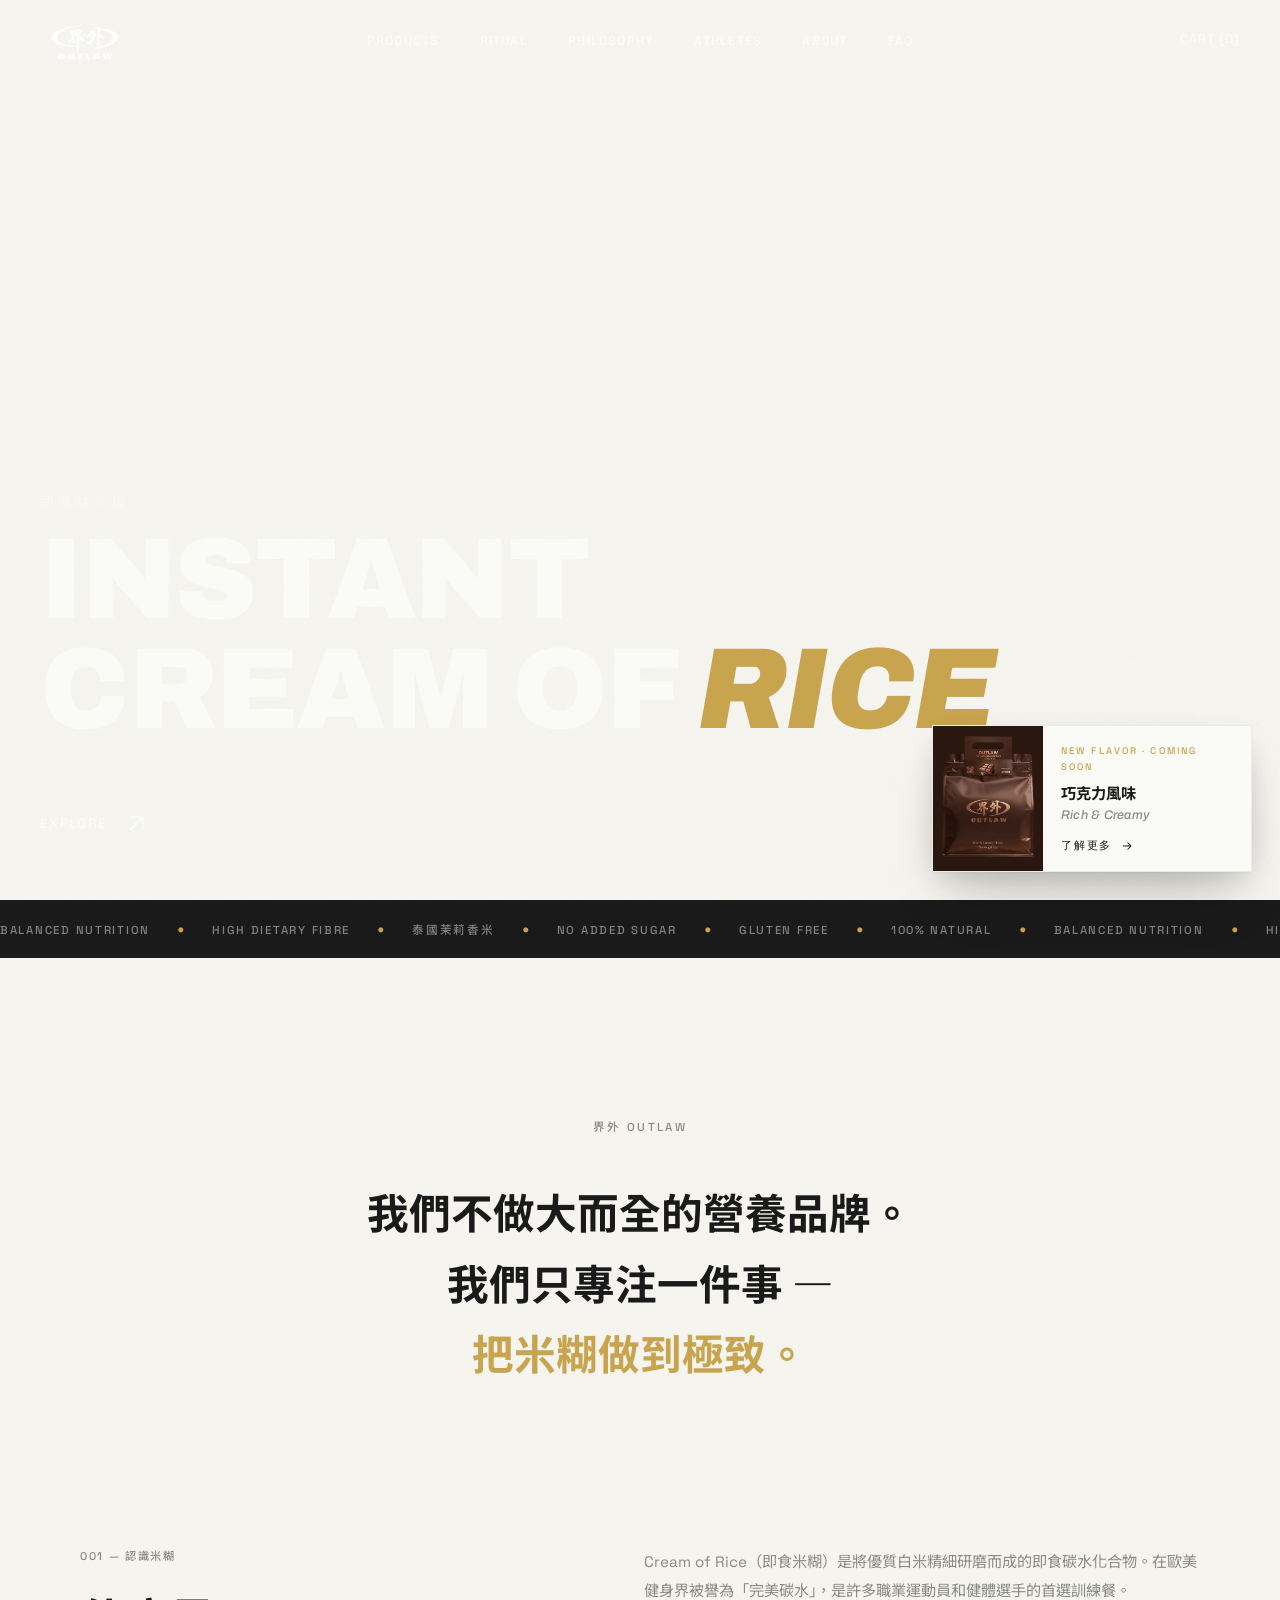
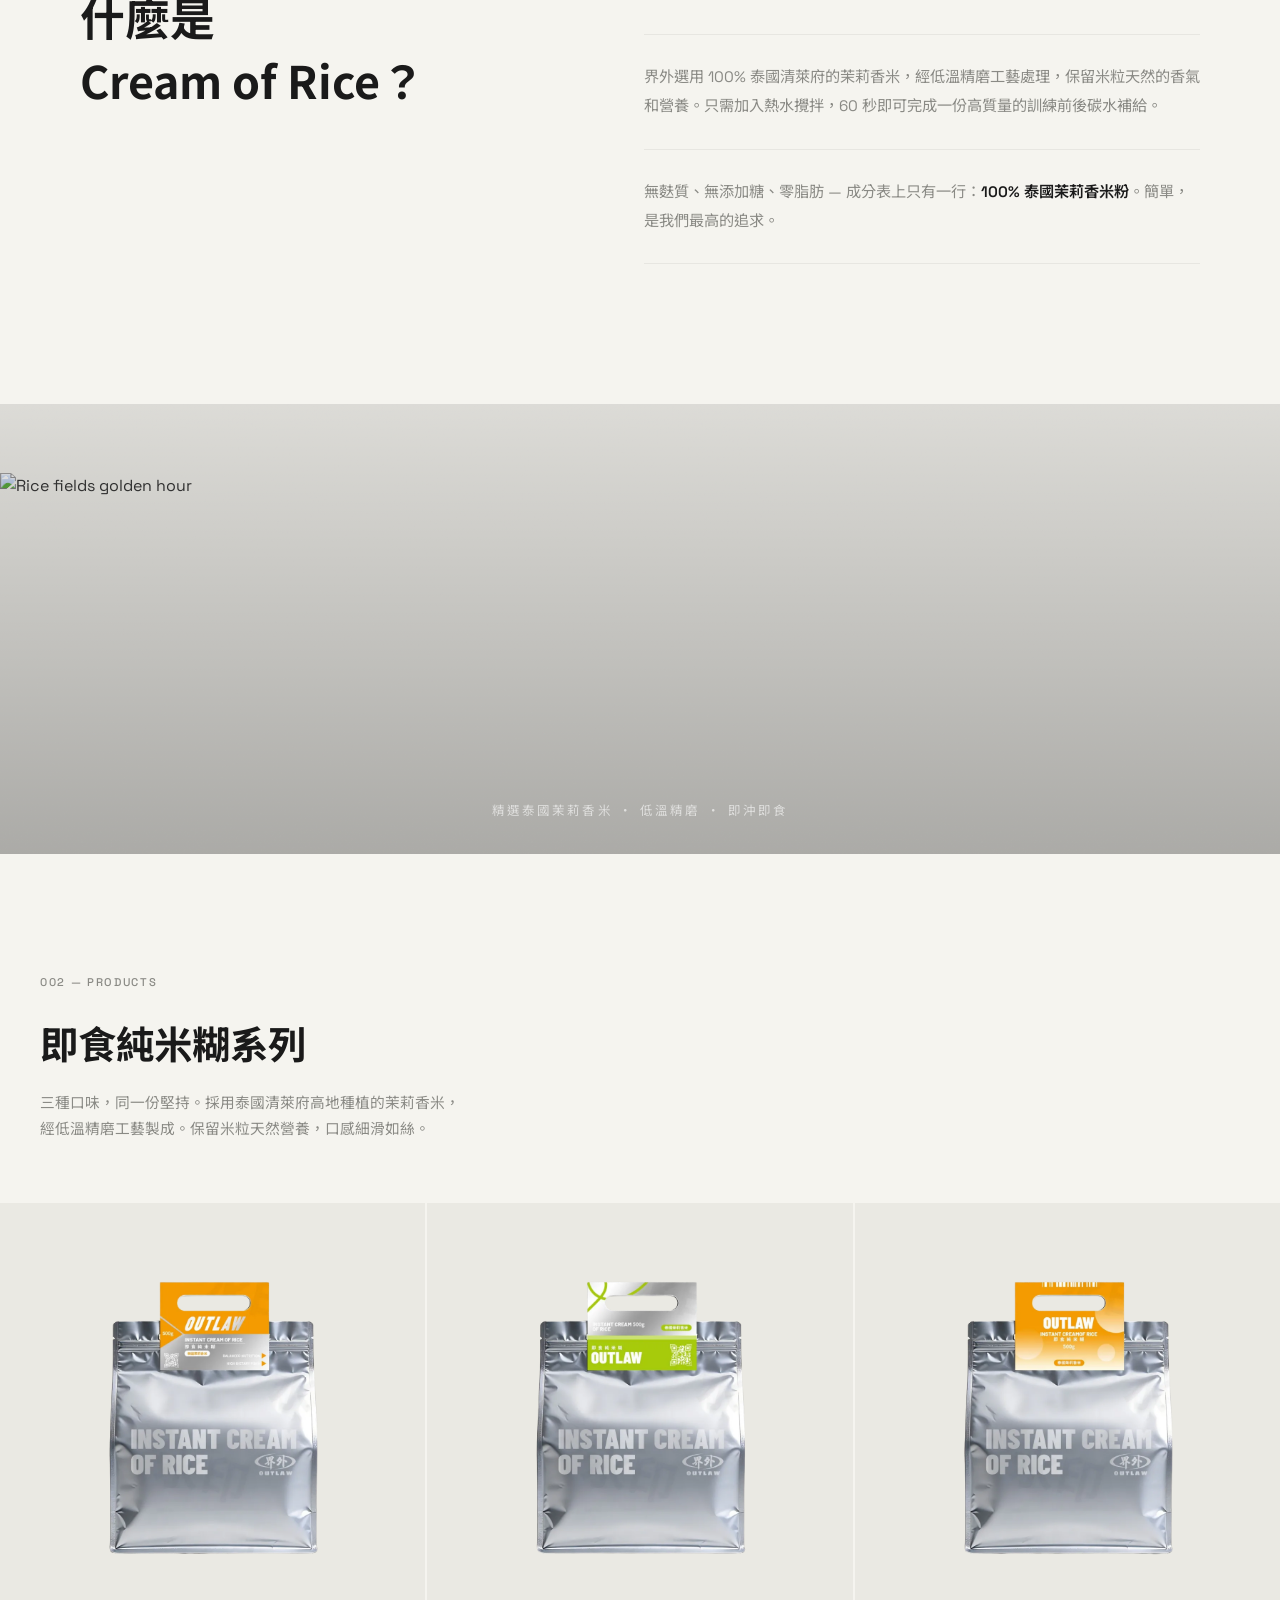
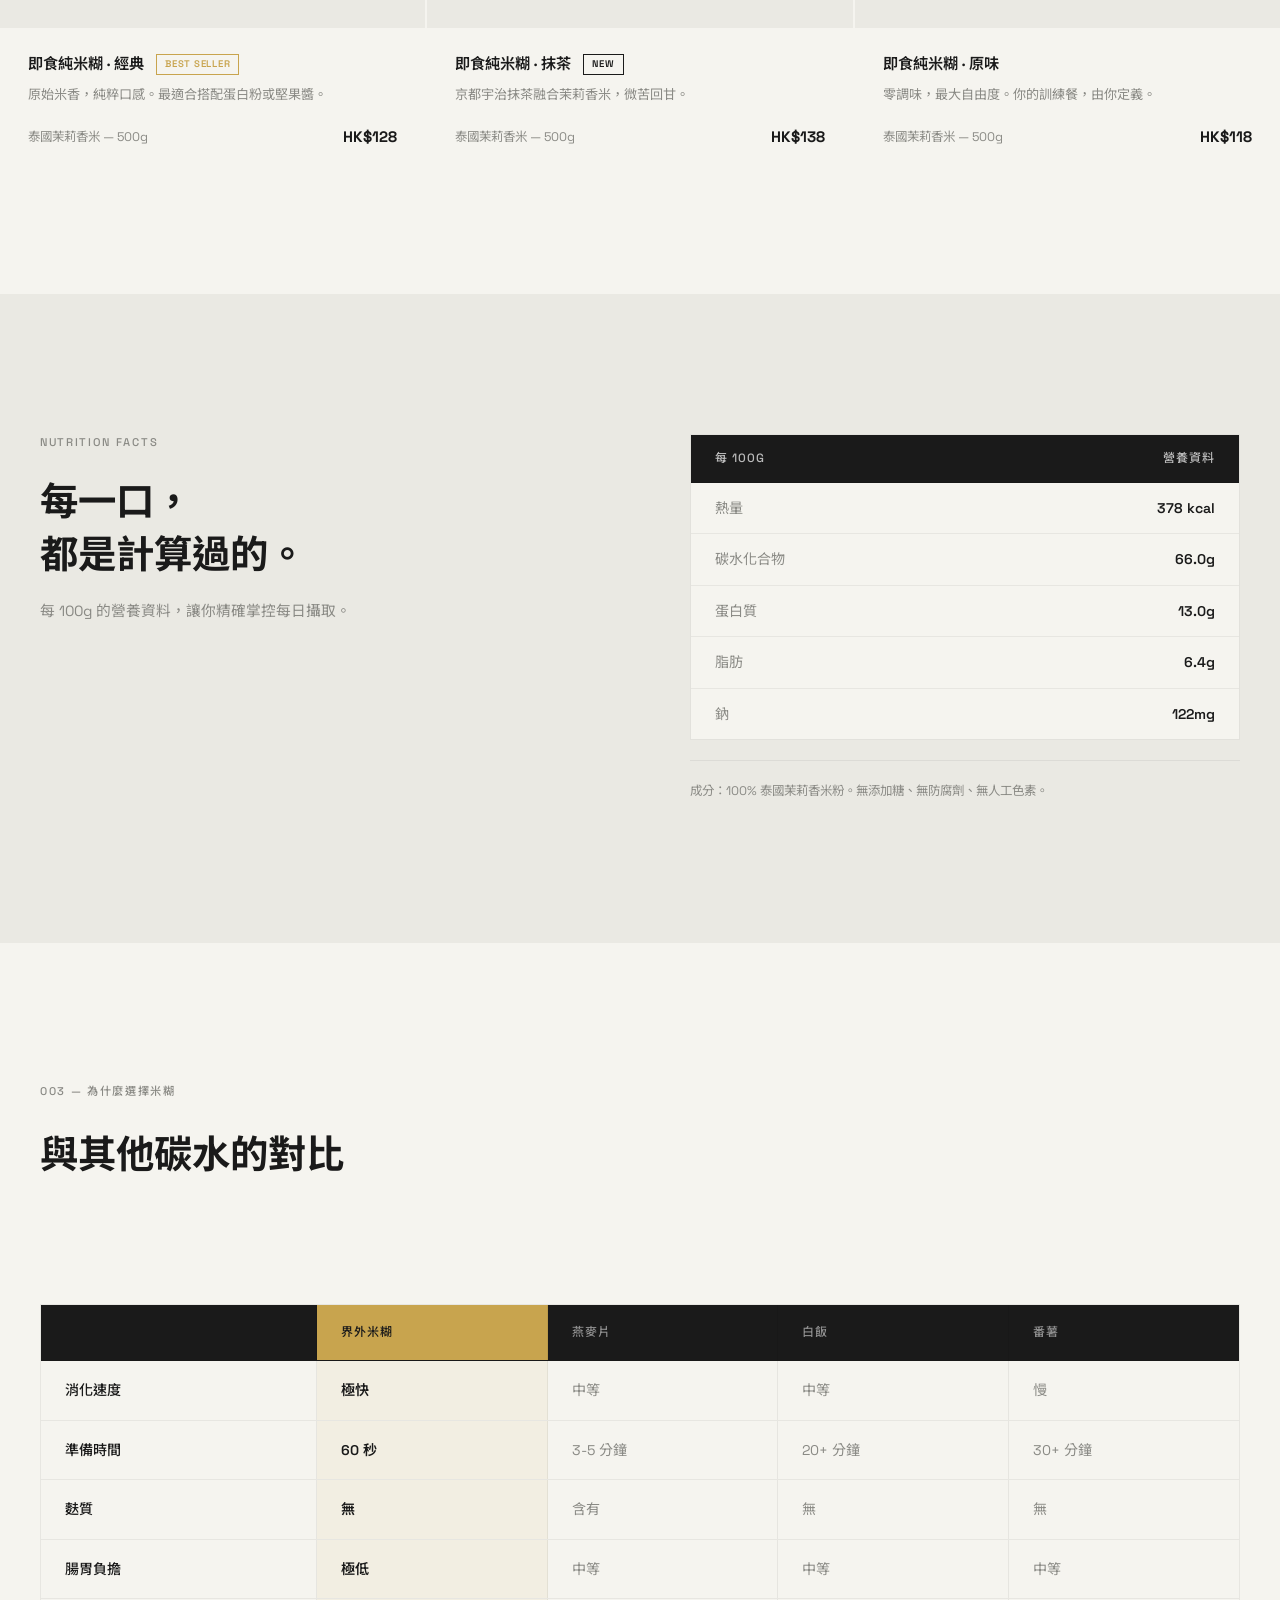
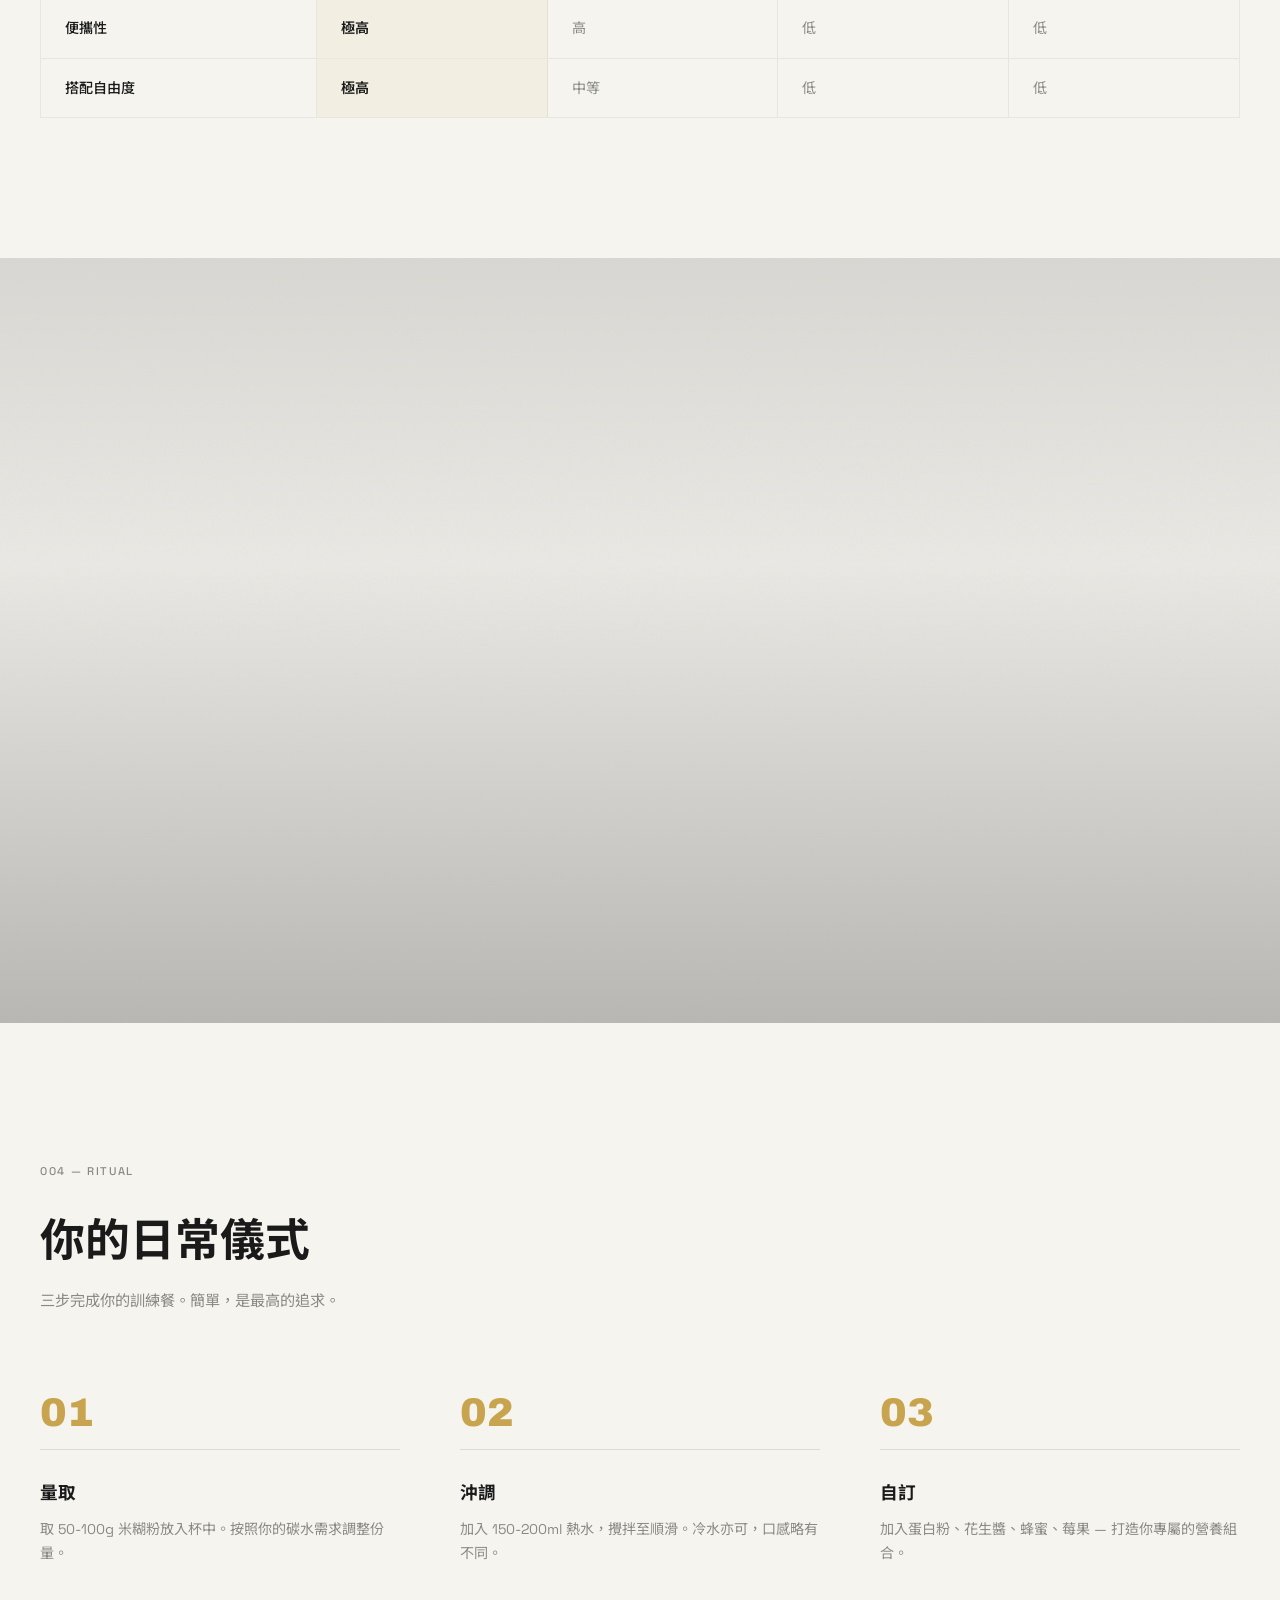
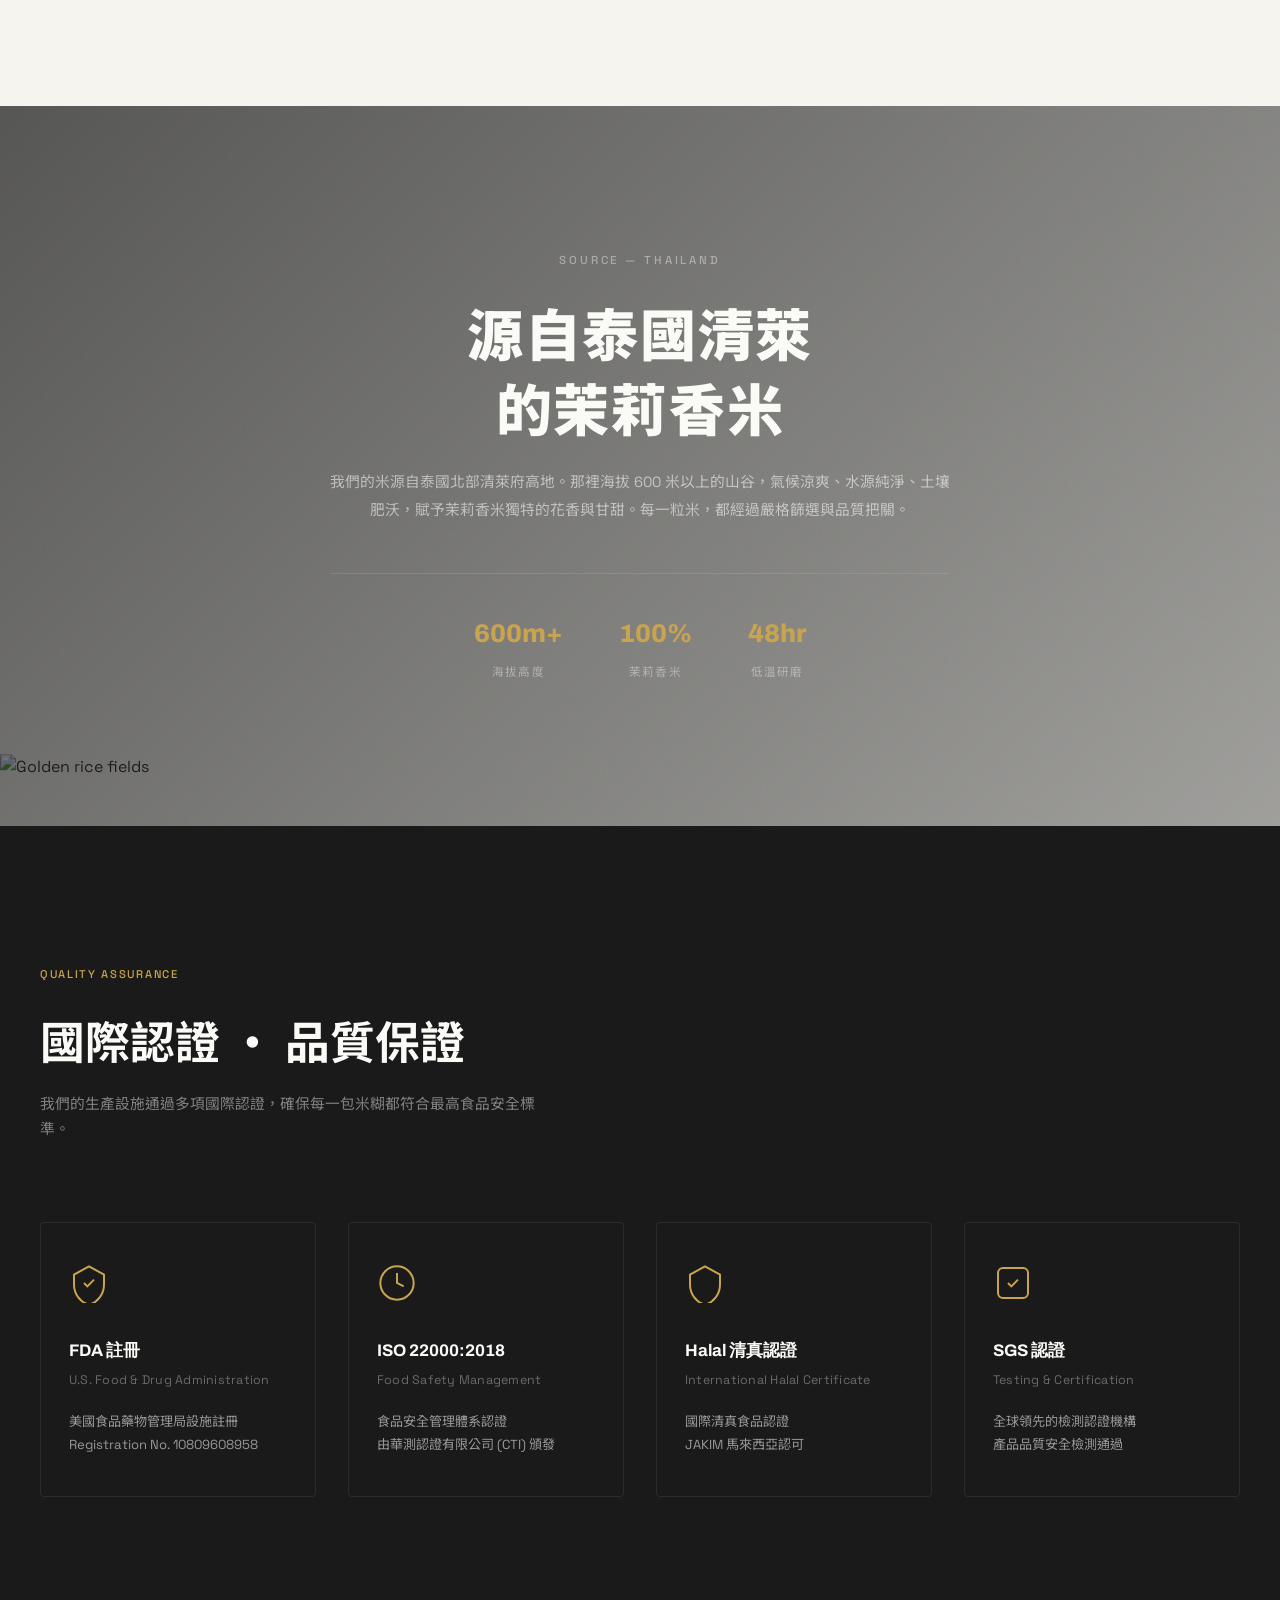
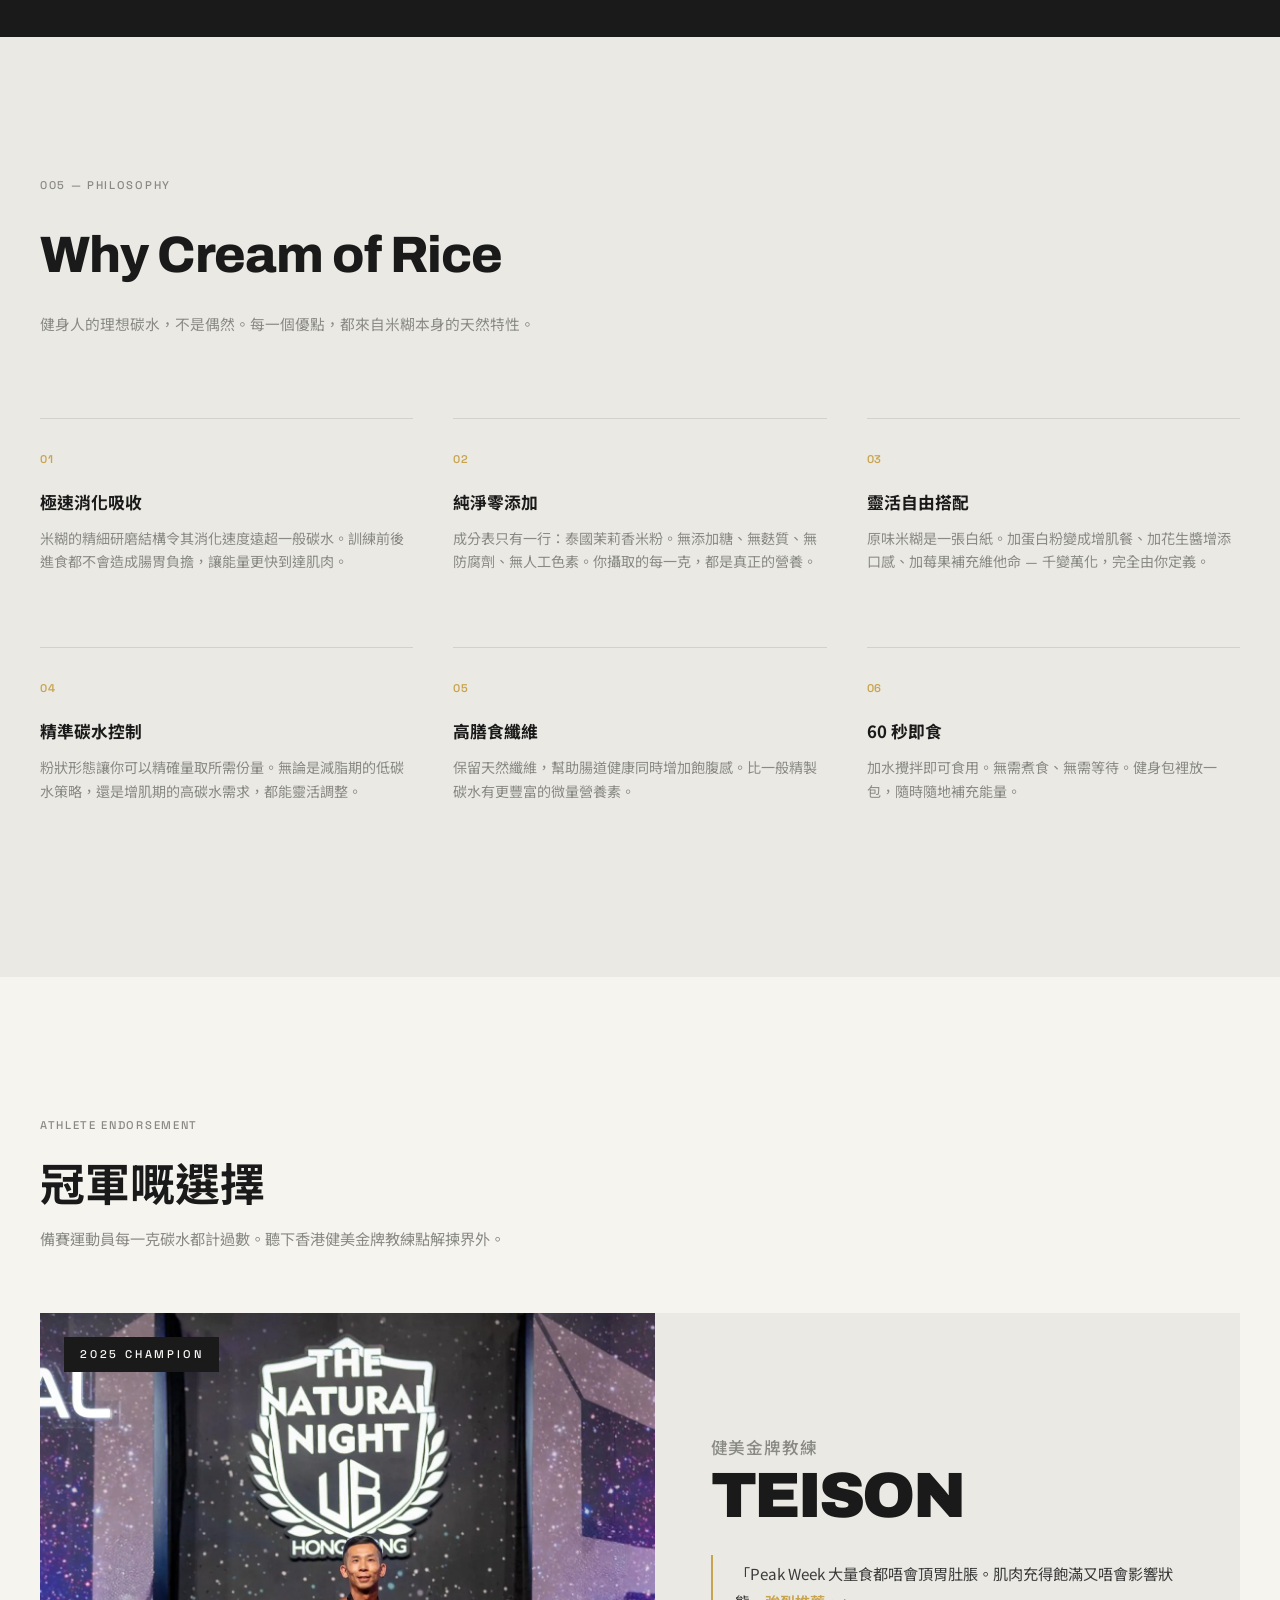
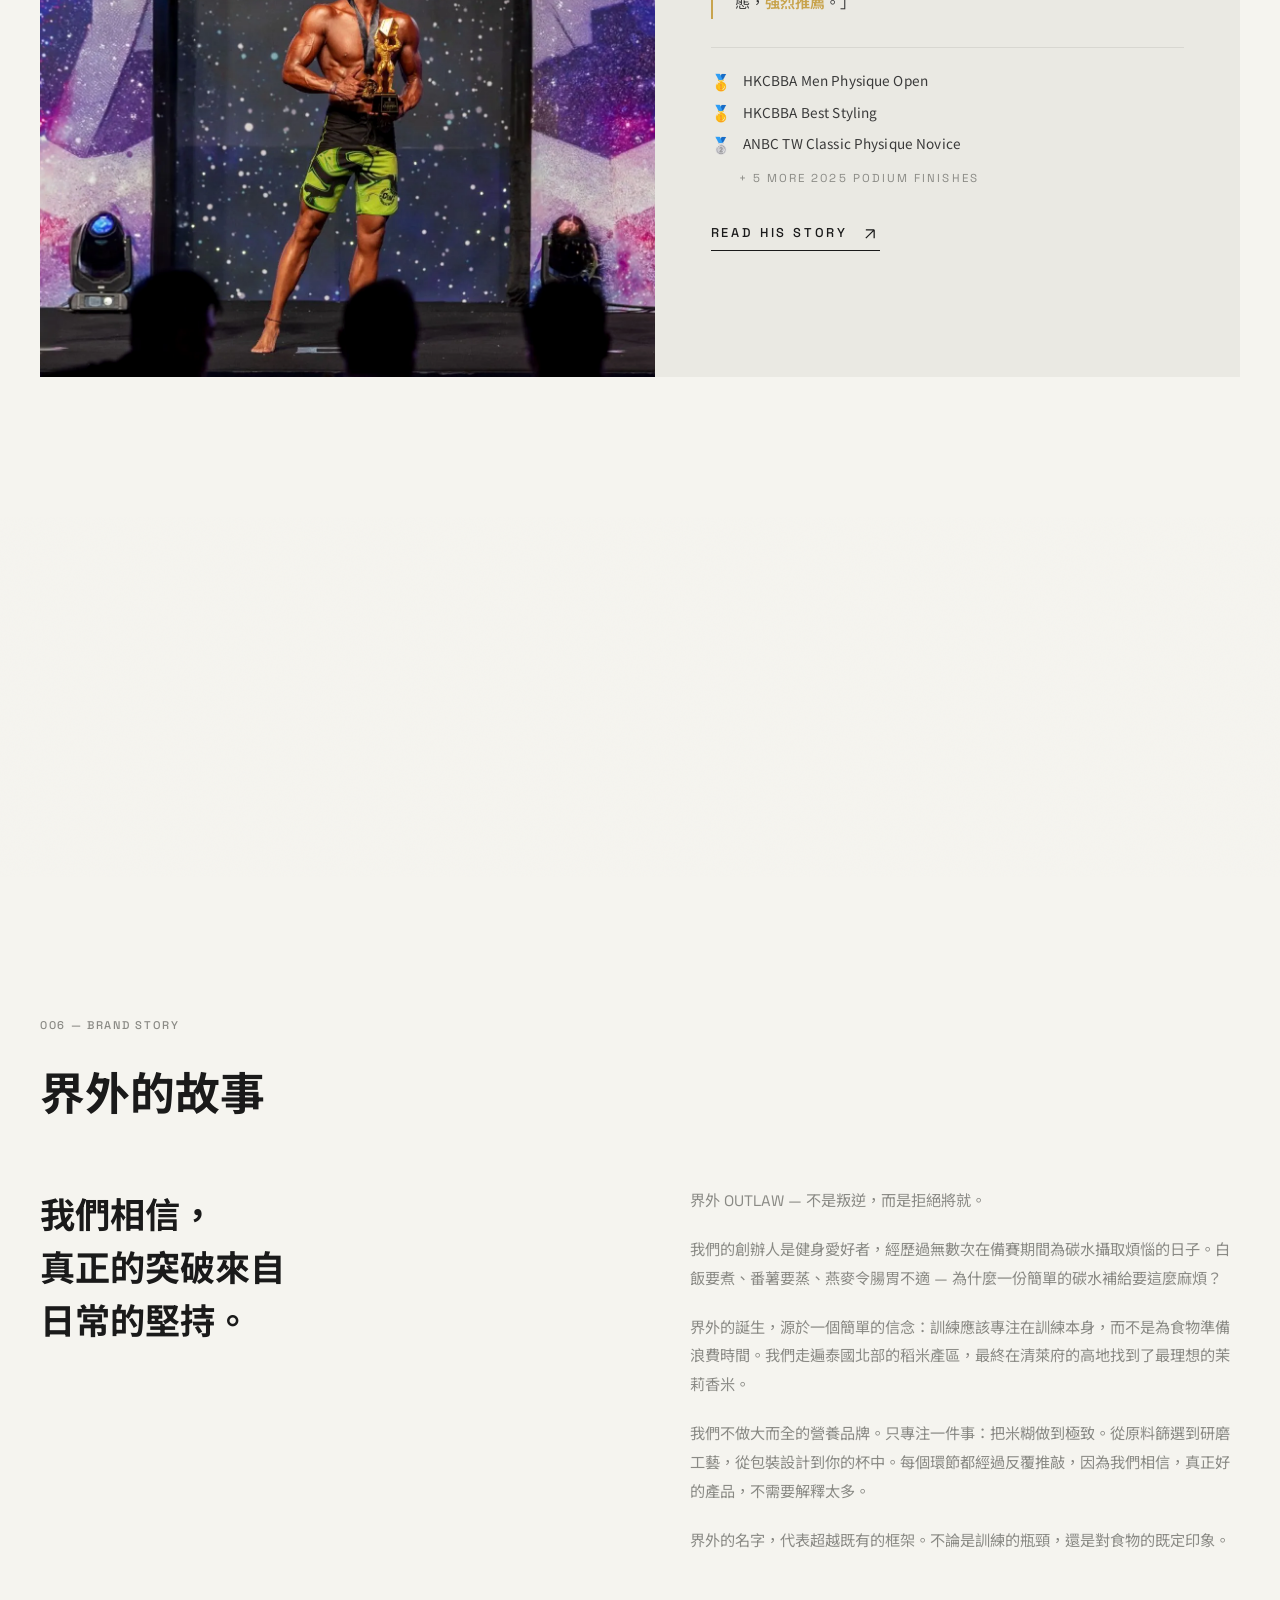
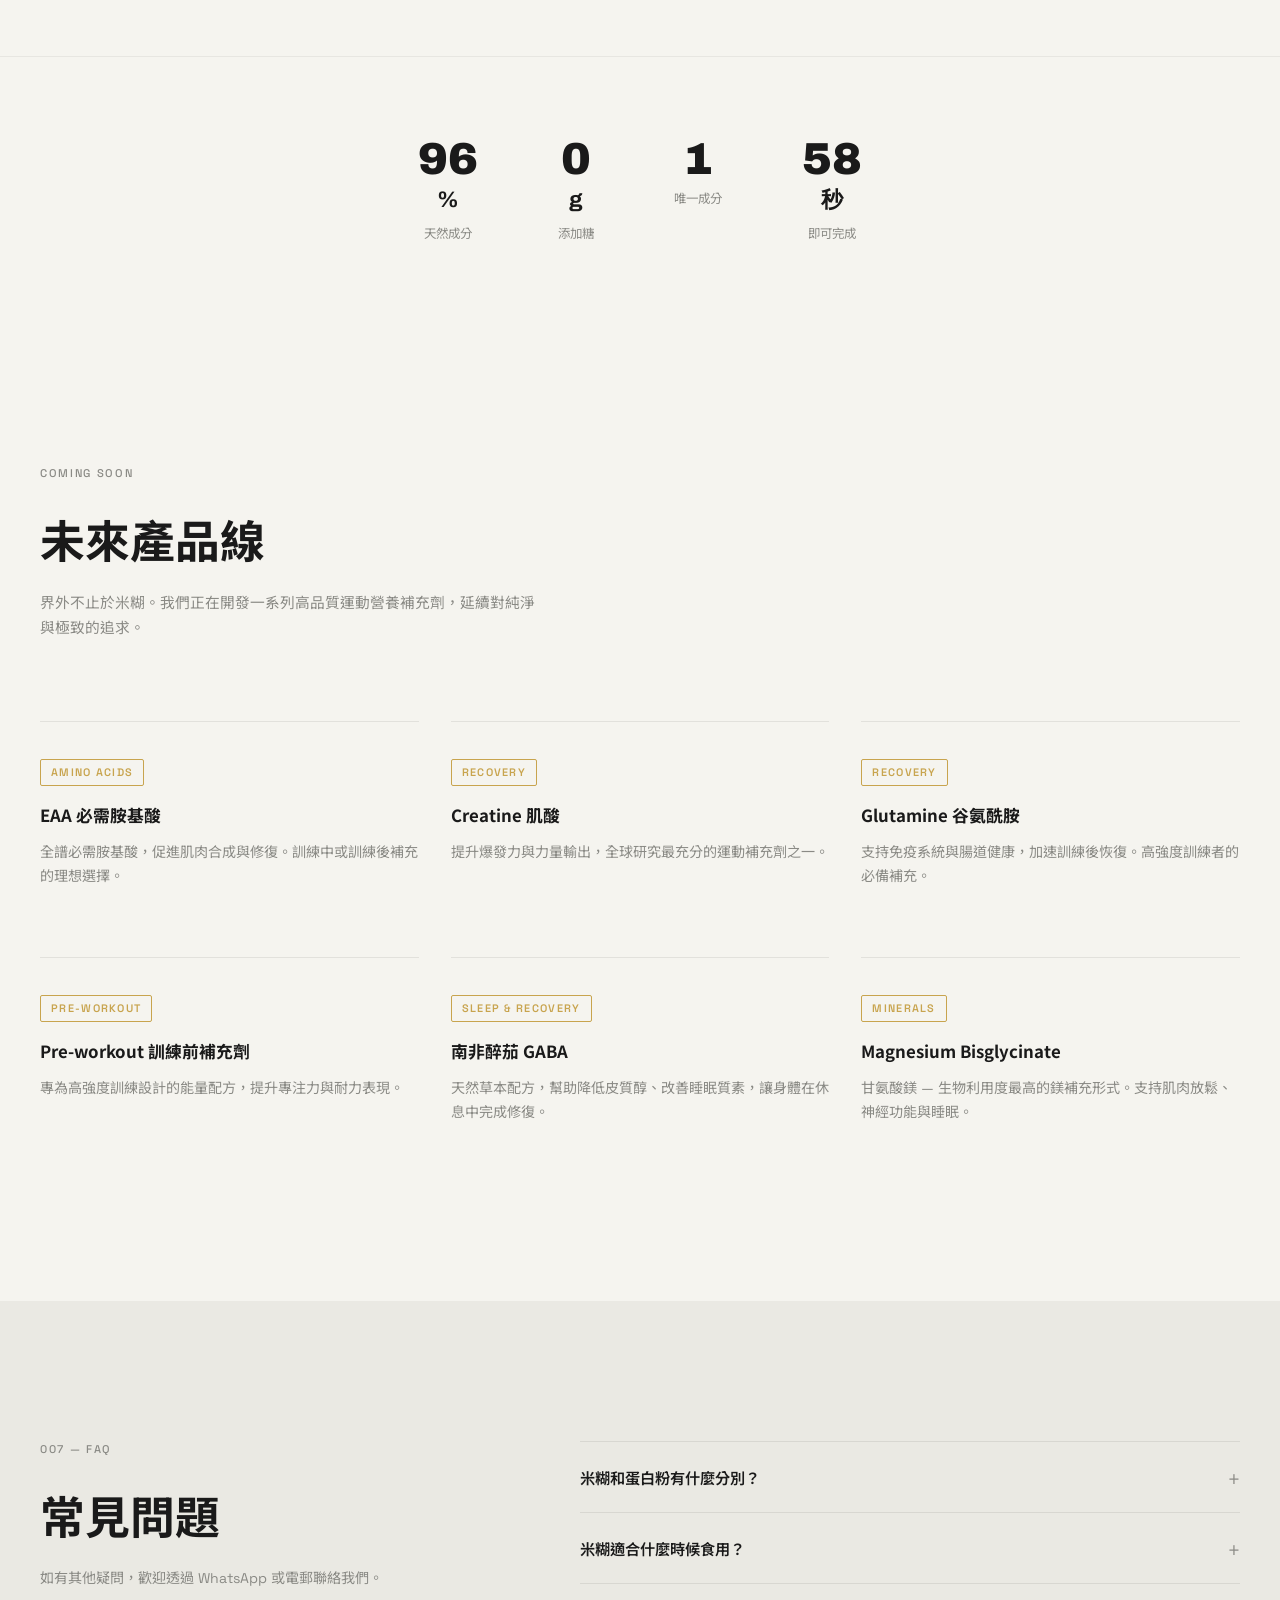
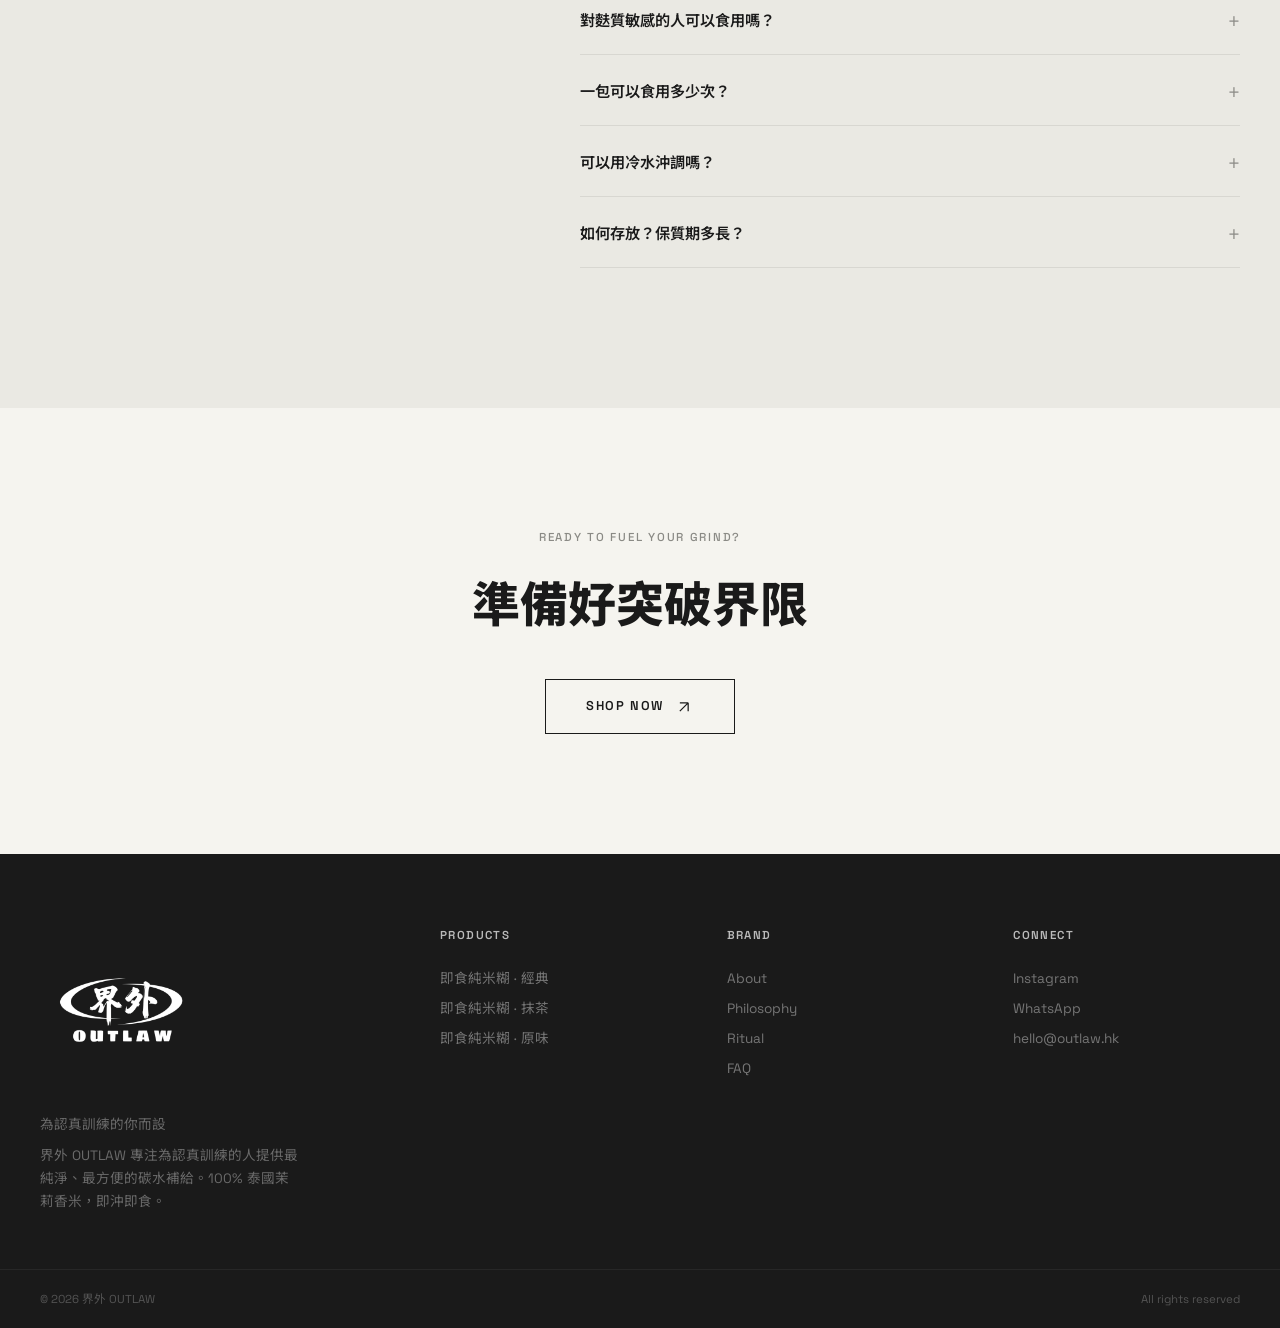
==== index.html @ 9c1f259d "Make floating teaser card persistent — no close, no localStorage Owner wants the new-flavor card to " ====
<!DOCTYPE html>
<html lang="zh-Hant">
<head>
  <meta charset="UTF-8">
  <meta name="viewport" content="width=device-width, initial-scale=1.0">
  <title>界外 OUTLAW — Instant Cream of Rice</title>
  <link rel="stylesheet" href="styles.css">
  <link rel="preconnect" href="https://fonts.googleapis.com">
  <link rel="preconnect" href="https://fonts.gstatic.com" crossorigin>
  <link rel="preconnect" href="https://images.unsplash.com" crossorigin>
  <link rel="preload" as="image" href="https://images.unsplash.com/photo-1761549849686-d1fd83a094aa?w=1920&q=70&fit=crop" fetchpriority="high">
  <link rel="preconnect" href="https://cdn.pixabay.com" crossorigin>
  <link href="https://fonts.googleapis.com/css2?family=Archivo:wght@400;500;600;700;800;900&family=Noto+Sans+TC:wght@300;400;500;700&family=Space+Grotesk:wght@400;500;600;700&display=swap" rel="stylesheet">
</head>
<body>

  <!-- CURSOR -->
  <div class="cursor-dot"></div>

  <!-- LOADER -->
  <div class="page-loader">
    <div class="loader-inner">
      <img src="images/logo-white.webp" alt="界外" class="loader-logo-img">
      <div class="loader-bar"><div class="loader-fill"></div></div>
    </div>
  </div>

  <!-- HEADER -->
  <header class="site-header">
    <nav class="nav-container">
      <a href="#" class="logo">
        <img src="images/logo-white.webp" alt="界外 OUTLAW" class="logo-img logo-white">
        <img src="images/logo-black.webp" alt="界外 OUTLAW" class="logo-img logo-black">
      </a>
      <ul class="nav-links">
        <li><a href="#products">Products</a></li>
        <li><a href="#ritual">Ritual</a></li>
        <li><a href="#philosophy">Philosophy</a></li>
        <li><a href="teison.html">Athletes</a></li>
        <li><a href="#about">About</a></li>
        <li><a href="#faq">FAQ</a></li>
      </ul>
      <div class="nav-right">
        <a href="#" class="nav-cart">Cart (0)</a>
        <button class="hamburger" aria-label="Menu">
          <span class="ham-line"></span>
          <span class="ham-line"></span>
        </button>
      </div>
    </nav>
  </header>

  <!-- MOBILE MENU -->
  <div class="mobile-overlay">
    <div class="mobile-nav">
      <ul>
        <li><a href="#products" data-num="01">Products</a></li>
        <li><a href="#ritual" data-num="02">Ritual</a></li>
        <li><a href="#philosophy" data-num="03">Philosophy</a></li>
        <li><a href="teison.html" data-num="04">Athletes</a></li>
        <li><a href="#about" data-num="05">About</a></li>
        <li><a href="#faq" data-num="06">FAQ</a></li>
      </ul>
      <div class="mobile-footer">
        <a href="#">Instagram</a>
        <a href="#">WhatsApp</a>
      </div>
    </div>
  </div>

  <!-- HERO -->
  <section class="hero">
    <div class="hero-visual">
      <div class="hero-img-wrapper" data-parallax="0.15">
        <video
          class="hero-video"
          autoplay
          loop
          muted
          playsinline
          preload="metadata"
          poster="https://images.unsplash.com/photo-1761549849686-d1fd83a094aa?w=1920&q=70&fit=crop"
          aria-label="Golden field swaying in the summer wind">
          <source src="https://cdn.pixabay.com/video/2025/12/28/324688_large.mp4" type="video/mp4">
        </video>
      </div>
      <div class="hero-grain"></div>
    </div>
    <div class="hero-content">
      <div class="hero-title-wrap">
        <div class="hero-line" data-reveal>
          <span class="hero-small">即食純米糊</span>
        </div>
        <div class="hero-line" data-reveal>
          <h1 class="hero-title">INSTANT</h1>
        </div>
        <div class="hero-line" data-reveal>
          <h1 class="hero-title">CREAM OF <em>RICE</em></h1>
        </div>
      </div>
      <div class="hero-bottom">
        <div class="hero-cta" data-reveal>
          <a href="#products" class="link-arrow">
            <span>Explore</span>
            <svg width="32" height="32" viewBox="0 0 24 24" fill="none" stroke="currentColor" stroke-width="1.5"><path d="M7 17L17 7M17 7H7M17 7V17"/></svg>
          </a>
        </div>
        <div class="hero-scroll" data-reveal>
          <div class="scroll-indicator">
            <div class="scroll-dot"></div>
          </div>
          <span>Scroll</span>
        </div>
      </div>
    </div>
  </section>

  <!-- MARQUEE -->
  <div class="marquee">
    <div class="marquee-track">
      <span class="marquee-item">Balanced Nutrition</span>
      <span class="marquee-dot">●</span>
      <span class="marquee-item">High Dietary Fibre</span>
      <span class="marquee-dot">●</span>
      <span class="marquee-item">泰國茉莉香米</span>
      <span class="marquee-dot">●</span>
      <span class="marquee-item">No Added Sugar</span>
      <span class="marquee-dot">●</span>
      <span class="marquee-item">Gluten Free</span>
      <span class="marquee-dot">●</span>
      <span class="marquee-item">100% Natural</span>
      <span class="marquee-dot">●</span>
      <span class="marquee-item">Balanced Nutrition</span>
      <span class="marquee-dot">●</span>
      <span class="marquee-item">High Dietary Fibre</span>
      <span class="marquee-dot">●</span>
      <span class="marquee-item">泰國茉莉香米</span>
      <span class="marquee-dot">●</span>
      <span class="marquee-item">No Added Sugar</span>
      <span class="marquee-dot">●</span>
      <span class="marquee-item">Gluten Free</span>
      <span class="marquee-dot">●</span>
      <span class="marquee-item">100% Natural</span>
      <span class="marquee-dot">●</span>
    </div>
  </div>

  <!-- BRAND STATEMENT -->
  <section class="brand-statement">
    <div class="section-container">
      <div class="statement-content" data-reveal>
        <p class="statement-label">界外 OUTLAW</p>
        <h2 class="statement-text">我們不做大而全的營養品牌。<br>我們只專注一件事 —<br><span class="statement-highlight">把米糊做到極致。</span></h2>
      </div>
    </div>
  </section>

  <!-- WHAT IS CREAM OF RICE -->
  <section class="explainer">
    <div class="section-container">
      <div class="explainer-layout">
        <div class="explainer-left" data-reveal>
          <p class="tag">001 — 認識米糊</p>
          <h2 class="explainer-title">什麼是<br>Cream of Rice？</h2>
        </div>
        <div class="explainer-right">
          <div class="explainer-block" data-reveal>
            <p class="explainer-body">Cream of Rice（即食米糊）是將優質白米精細研磨而成的即食碳水化合物。在歐美健身界被譽為「完美碳水」，是許多職業運動員和健體選手的首選訓練餐。</p>
          </div>
          <div class="explainer-block" data-reveal>
            <p class="explainer-body">界外選用 100% 泰國清萊府的茉莉香米，經低溫精磨工藝處理，保留米粒天然的香氣和營養。只需加入熱水攪拌，60 秒即可完成一份高質量的訓練前後碳水補給。</p>
          </div>
          <div class="explainer-block" data-reveal>
            <p class="explainer-body">無麩質、無添加糖、零脂肪 — 成分表上只有一行：<strong>100% 泰國茉莉香米粉</strong>。簡單，是我們最高的追求。</p>
          </div>
        </div>
      </div>
    </div>
  </section>

  <!-- RICE IMAGE STRIP -->
  <section class="image-strip">
    <div class="strip-img" data-parallax="0.06">
      <img src="https://images.unsplash.com/photo-1632703272582-41359d52bfa9?w=1600&q=75&fit=crop" alt="Rice fields golden hour" loading="lazy" decoding="async" width="1600" height="900">
    </div>
    <div class="strip-overlay"></div>
    <div class="strip-grain"></div>
    <div class="strip-text" data-reveal>
      <span>精選泰國茉莉香米 · 低溫精磨 · 即沖即食</span>
    </div>
  </section>

  <!-- PRODUCTS -->
  <section class="products" id="products">
    <div class="products-header">
      <div class="section-container">
        <p class="tag" data-reveal>002 — Products</p>
        <h2 class="products-title" data-reveal>即食純米糊系列</h2>
        <p class="products-subtitle" data-reveal>三種口味，同一份堅持。採用泰國清萊府高地種植的茉莉香米，<br>經低溫精磨工藝製成。保留米粒天然營養，口感細滑如絲。</p>
      </div>
    </div>
    <div class="products-grid">

      <article class="product-card" data-reveal>
        <a href="#" class="product-link">
          <div class="product-visual">
            <img src="images/product-orange.webp" alt="即食純米糊 · 經典" loading="lazy" decoding="async" width="800" height="1000">
            <div class="product-overlay">
              <span class="product-cta">View Product →</span>
            </div>
          </div>
          <div class="product-details">
            <div class="product-name">
              <h3>即食純米糊 · 經典</h3>
              <span class="product-badge">Best Seller</span>
            </div>
            <p class="product-desc">原始米香，純粹口感。最適合搭配蛋白粉或堅果醬。</p>
            <div class="product-meta">
              <span class="product-spec">泰國茉莉香米 — 500g</span>
              <span class="product-price">HK$128</span>
            </div>
          </div>
        </a>
      </article>

      <article class="product-card" data-reveal>
        <a href="#" class="product-link">
          <div class="product-visual">
            <img src="images/product-green.webp" alt="即食純米糊 · 抹茶" loading="lazy" decoding="async" width="800" height="1000">
            <div class="product-overlay">
              <span class="product-cta">View Product →</span>
            </div>
          </div>
          <div class="product-details">
            <div class="product-name">
              <h3>即食純米糊 · 抹茶</h3>
              <span class="product-badge badge-new">New</span>
            </div>
            <p class="product-desc">京都宇治抹茶融合茉莉香米，微苦回甘。</p>
            <div class="product-meta">
              <span class="product-spec">泰國茉莉香米 — 500g</span>
              <span class="product-price">HK$138</span>
            </div>
          </div>
        </a>
      </article>

      <article class="product-card" data-reveal>
        <a href="#" class="product-link">
          <div class="product-visual">
            <img src="images/product-gold.webp" alt="即食純米糊 · 原味" loading="lazy" decoding="async" width="800" height="1000">
            <div class="product-overlay">
              <span class="product-cta">View Product →</span>
            </div>
          </div>
          <div class="product-details">
            <div class="product-name">
              <h3>即食純米糊 · 原味</h3>
            </div>
            <p class="product-desc">零調味，最大自由度。你的訓練餐，由你定義。</p>
            <div class="product-meta">
              <span class="product-spec">泰國茉莉香米 — 500g</span>
              <span class="product-price">HK$118</span>
            </div>
          </div>
        </a>
      </article>

    </div>
  </section>

  <!-- NUTRITION -->
  <section class="nutrition" id="nutrition">
    <div class="section-container">
      <div class="nutrition-layout">
        <div class="nutrition-left">
          <p class="tag" data-reveal>Nutrition Facts</p>
          <h2 class="nutrition-title" data-reveal>每一口，<br>都是計算過的。</h2>
          <p class="nutrition-desc" data-reveal>每 100g 的營養資料，讓你精確掌控每日攝取。</p>
        </div>
        <div class="nutrition-right" data-reveal>
          <div class="nutrition-table">
            <div class="nutri-row nutri-header">
              <span>每 100g</span>
              <span>營養資料</span>
            </div>
            <div class="nutri-row">
              <span>熱量</span>
              <span>378 kcal</span>
            </div>
            <div class="nutri-row">
              <span>碳水化合物</span>
              <span>66.0g</span>
            </div>
            <div class="nutri-row">
              <span>蛋白質</span>
              <span>13.0g</span>
            </div>
            <div class="nutri-row">
              <span>脂肪</span>
              <span>6.4g</span>
            </div>
            <div class="nutri-row">
              <span>鈉</span>
              <span>122mg</span>
            </div>
          </div>
          <p class="nutri-note">成分：100% 泰國茉莉香米粉。無添加糖、無防腐劑、無人工色素。</p>
        </div>
      </div>
    </div>
  </section>

  <!-- COMPARISON -->
  <section class="comparison">
    <div class="section-container">
      <div class="comparison-header">
        <p class="tag" data-reveal>003 — 為什麼選擇米糊</p>
        <h2 class="comparison-title" data-reveal>與其他碳水的對比</h2>
        <p class="comparison-subtitle" data-reveal>不是所有碳水都一樣。米糊在消化速度、營養密度和便利性上，都有明顯優勢。</p>
      </div>
      <div class="comparison-table" data-reveal>
        <div class="comp-row comp-header">
          <span></span>
          <span class="comp-highlight">界外米糊</span>
          <span>燕麥片</span>
          <span>白飯</span>
          <span>番薯</span>
        </div>
        <div class="comp-row">
          <span class="comp-label">消化速度</span>
          <span class="comp-highlight">極快</span>
          <span>中等</span>
          <span>中等</span>
          <span>慢</span>
        </div>
        <div class="comp-row">
          <span class="comp-label">準備時間</span>
          <span class="comp-highlight">60 秒</span>
          <span>3-5 分鐘</span>
          <span>20+ 分鐘</span>
          <span>30+ 分鐘</span>
        </div>
        <div class="comp-row">
          <span class="comp-label">麩質</span>
          <span class="comp-highlight">無</span>
          <span>含有</span>
          <span>無</span>
          <span>無</span>
        </div>
        <div class="comp-row">
          <span class="comp-label">腸胃負擔</span>
          <span class="comp-highlight">極低</span>
          <span>中等</span>
          <span>中等</span>
          <span>中等</span>
        </div>
        <div class="comp-row">
          <span class="comp-label">便攜性</span>
          <span class="comp-highlight">極高</span>
          <span>高</span>
          <span>低</span>
          <span>低</span>
        </div>
        <div class="comp-row">
          <span class="comp-label">搭配自由度</span>
          <span class="comp-highlight">極高</span>
          <span>中等</span>
          <span>低</span>
          <span>低</span>
        </div>
      </div>
    </div>
  </section>

  <!-- LIFESTYLE VIDEO -->
  <section class="split-visual">
    <div class="split-img" data-parallax="0.06">
      <video
        class="split-video"
        autoplay
        loop
        muted
        playsinline
        preload="none"
        poster="https://images.unsplash.com/photo-1761549849686-d1fd83a094aa?w=1920&q=70&fit=crop"
        aria-label="Golden grain field swaying in the wind">
        <source src="https://cdn.pixabay.com/video/2018/07/14/17285-280038627_large.mp4" type="video/mp4">
      </video>
    </div>
    <div class="split-overlay"></div>
    <div class="split-grain"></div>
  </section>

  <!-- RITUAL / HOW TO -->
  <section class="ritual" id="ritual">
    <div class="section-container">
      <div class="ritual-header">
        <p class="tag" data-reveal>004 — Ritual</p>
        <h2 class="ritual-title" data-reveal>你的日常儀式</h2>
        <p class="ritual-subtitle" data-reveal>三步完成你的訓練餐。簡單，是最高的追求。</p>
      </div>
      <div class="ritual-grid">
        <div class="ritual-step" data-reveal>
          <div class="step-visual">
            <span class="step-num">01</span>
            <div class="step-line"></div>
          </div>
          <div class="step-content">
            <h4>量取</h4>
            <p>取 50-100g 米糊粉放入杯中。按照你的碳水需求調整份量。</p>
          </div>
        </div>
        <div class="ritual-step" data-reveal>
          <div class="step-visual">
            <span class="step-num">02</span>
            <div class="step-line"></div>
          </div>
          <div class="step-content">
            <h4>沖調</h4>
            <p>加入 150-200ml 熱水，攪拌至順滑。冷水亦可，口感略有不同。</p>
          </div>
        </div>
        <div class="ritual-step" data-reveal>
          <div class="step-visual">
            <span class="step-num">03</span>
            <div class="step-line"></div>
          </div>
          <div class="step-content">
            <h4>自訂</h4>
            <p>加入蛋白粉、花生醬、蜂蜜、莓果 — 打造你專屬的營養組合。</p>
          </div>
        </div>
      </div>
    </div>
  </section>

  <!-- INGREDIENT SPOTLIGHT -->
  <section class="ingredient">
    <div class="ingredient-bg" data-parallax="0.1">
      <img src="https://images.unsplash.com/photo-1572071623532-ac7ff711b03e?w=1600&q=75&fit=crop" alt="Golden rice fields" loading="lazy" decoding="async" width="1600" height="900">
    </div>
    <div class="ingredient-overlay"></div>
    <div class="ingredient-grain"></div>
    <div class="ingredient-content">
      <div class="ingredient-inner" data-reveal>
        <span class="ingredient-tag">Source — Thailand</span>
        <h2 class="ingredient-title">源自泰國清萊<br>的茉莉香米</h2>
        <p class="ingredient-desc">我們的米源自泰國北部清萊府高地。那裡海拔 600 米以上的山谷，氣候涼爽、水源純淨、土壤肥沃，賦予茉莉香米獨特的花香與甘甜。每一粒米，都經過嚴格篩選與品質把關。</p>
        <div class="ingredient-details">
          <div class="ingredient-detail">
            <span class="detail-value">600m+</span>
            <span class="detail-label">海拔高度</span>
          </div>
          <div class="ingredient-detail">
            <span class="detail-value">100%</span>
            <span class="detail-label">茉莉香米</span>
          </div>
          <div class="ingredient-detail">
            <span class="detail-value">48hr</span>
            <span class="detail-label">低溫研磨</span>
          </div>
        </div>
      </div>
    </div>
  </section>

  <!-- CERTIFICATIONS -->
  <section class="certifications">
    <div class="section-container">
      <div class="cert-header">
        <p class="tag" data-reveal>Quality Assurance</p>
        <h2 class="cert-title" data-reveal>國際認證 · 品質保證</h2>
        <p class="cert-subtitle" data-reveal>我們的生產設施通過多項國際認證，確保每一包米糊都符合最高食品安全標準。</p>
      </div>
      <div class="cert-grid">
        <div class="cert-card" data-reveal>
          <div class="cert-icon">
            <svg width="40" height="40" viewBox="0 0 24 24" fill="none" stroke="currentColor" stroke-width="1.2"><path d="M12 2L3 7v6c0 5.55 3.84 10.74 9 12 5.16-1.26 9-6.45 9-12V7l-9-5z"/><path d="M9 12l2 2 4-4"/></svg>
          </div>
          <h4>FDA 註冊</h4>
          <p>U.S. Food & Drug Administration</p>
          <span class="cert-detail">美國食品藥物管理局設施註冊<br>Registration No. 10809608958</span>
        </div>
        <div class="cert-card" data-reveal>
          <div class="cert-icon">
            <svg width="40" height="40" viewBox="0 0 24 24" fill="none" stroke="currentColor" stroke-width="1.2"><circle cx="12" cy="12" r="10"/><path d="M12 6v6l4 2"/></svg>
          </div>
          <h4>ISO 22000:2018</h4>
          <p>Food Safety Management</p>
          <span class="cert-detail">食品安全管理體系認證<br>由華測認證有限公司 (CTI) 頒發</span>
        </div>
        <div class="cert-card" data-reveal>
          <div class="cert-icon">
            <svg width="40" height="40" viewBox="0 0 24 24" fill="none" stroke="currentColor" stroke-width="1.2"><path d="M12 2L3 7v6c0 5.55 3.84 10.74 9 12 5.16-1.26 9-6.45 9-12V7l-9-5z"/></svg>
          </div>
          <h4>Halal 清真認證</h4>
          <p>International Halal Certificate</p>
          <span class="cert-detail">國際清真食品認證<br>JAKIM 馬來西亞認可</span>
        </div>
        <div class="cert-card" data-reveal>
          <div class="cert-icon">
            <svg width="40" height="40" viewBox="0 0 24 24" fill="none" stroke="currentColor" stroke-width="1.2"><path d="M9 12l2 2 4-4"/><rect x="3" y="3" width="18" height="18" rx="3"/></svg>
          </div>
          <h4>SGS 認證</h4>
          <p>Testing & Certification</p>
          <span class="cert-detail">全球領先的檢測認證機構<br>產品品質安全檢測通過</span>
        </div>
      </div>
    </div>
  </section>

  <!-- PHILOSOPHY / BENEFITS -->
  <section class="philosophy" id="philosophy">
    <div class="section-container">
      <div class="philosophy-header">
        <p class="tag" data-reveal>005 — Philosophy</p>
        <h2 class="philosophy-title" data-reveal>Why Cream of Rice</h2>
        <p class="philosophy-subtitle" data-reveal>健身人的理想碳水，不是偶然。每一個優點，都來自米糊本身的天然特性。</p>
      </div>
      <div class="philosophy-grid">
        <div class="phi-card" data-reveal>
          <span class="phi-num">01</span>
          <h4>極速消化吸收</h4>
          <p>米糊的精細研磨結構令其消化速度遠超一般碳水。訓練前後進食都不會造成腸胃負擔，讓能量更快到達肌肉。</p>
        </div>
        <div class="phi-card" data-reveal>
          <span class="phi-num">02</span>
          <h4>純淨零添加</h4>
          <p>成分表只有一行：泰國茉莉香米粉。無添加糖、無麩質、無防腐劑、無人工色素。你攝取的每一克，都是真正的營養。</p>
        </div>
        <div class="phi-card" data-reveal>
          <span class="phi-num">03</span>
          <h4>靈活自由搭配</h4>
          <p>原味米糊是一張白紙。加蛋白粉變成增肌餐、加花生醬增添口感、加莓果補充維他命 — 千變萬化，完全由你定義。</p>
        </div>
        <div class="phi-card" data-reveal>
          <span class="phi-num">04</span>
          <h4>精準碳水控制</h4>
          <p>粉狀形態讓你可以精確量取所需份量。無論是減脂期的低碳水策略，還是增肌期的高碳水需求，都能靈活調整。</p>
        </div>
        <div class="phi-card" data-reveal>
          <span class="phi-num">05</span>
          <h4>高膳食纖維</h4>
          <p>保留天然纖維，幫助腸道健康同時增加飽腹感。比一般精製碳水有更豐富的微量營養素。</p>
        </div>
        <div class="phi-card" data-reveal>
          <span class="phi-num">06</span>
          <h4>60 秒即食</h4>
          <p>加水攪拌即可食用。無需煮食、無需等待。健身包裡放一包，隨時隨地補充能量。</p>
        </div>
      </div>
    </div>
  </section>

  <!-- ATHLETE ENDORSEMENT CARD -->
  <section class="endorsement">
    <div class="section-container">
      <div class="endorsement-header">
        <p class="tag" data-reveal>Athlete Endorsement</p>
        <h2 class="endorsement-section-title" data-reveal>冠軍嘅選擇</h2>
        <p class="endorsement-section-subtitle" data-reveal>備賽運動員每一克碳水都計過數。聽下香港健美金牌教練點解揀界外。</p>
      </div>

      <a href="teison.html" class="endorsement-card" data-reveal>
        <div class="endorsement-visual">
          <img src="images/teison.webp" alt="健美金牌教練 Teison 手持冠軍獎座" loading="lazy" decoding="async" width="630" height="852">
          <div class="endorsement-badge">
            <span>2025 Champion</span>
          </div>
        </div>
        <div class="endorsement-content">
          <h3 class="endorsement-name">
            <span class="endorsement-name-zh">健美金牌教練</span>
            <span class="endorsement-name-en">TEISON</span>
          </h3>
          <blockquote class="endorsement-quote">
            「Peak Week 大量食都唔會頂胃肚脹。肌肉充得飽滿又唔會影響狀態，<em>強烈推薦</em>。」
          </blockquote>
          <ul class="endorsement-awards">
            <li><span class="aw-medal">🥇</span> HKCBBA Men Physique Open</li>
            <li><span class="aw-medal">🥇</span> HKCBBA Best Styling</li>
            <li><span class="aw-medal">🥈</span> ANBC TW Classic Physique Novice</li>
            <li class="aw-more">+ 5 more 2025 podium finishes</li>
          </ul>
          <span class="endorsement-cta">
            <span>Read his story</span>
            <svg width="20" height="20" viewBox="0 0 24 24" fill="none" stroke="currentColor" stroke-width="1.5"><path d="M7 17L17 7M17 7H7M17 7V17"/></svg>
          </span>
        </div>
      </a>
    </div>
  </section>

  <!-- LIFESTYLE IMAGE -->
  <section class="image-strip image-strip-short">
    <div class="strip-img" data-parallax="0.06">
      <img src="https://images.unsplash.com/photo-1558534949-0a442809cb33?w=1600&q=75&fit=crop" alt="Aerial rice paddy" loading="lazy" decoding="async" width="1600" height="900">
    </div>
    <div class="strip-grain"></div>
  </section>

  <!-- ABOUT / BRAND STORY -->
  <section class="about" id="about">
    <div class="section-container">
      <div class="about-header">
        <p class="tag" data-reveal>006 — Brand Story</p>
        <h2 class="about-main-title" data-reveal>界外的故事</h2>
      </div>
    </div>
    <div class="about-container">
      <div class="about-left">
        <h2 class="about-title" data-reveal>我們相信，<br>真正的突破來自<br>日常的堅持。</h2>
      </div>
      <div class="about-right" data-reveal>
        <p>界外 OUTLAW — 不是叛逆，而是拒絕將就。</p>
        <p>我們的創辦人是健身愛好者，經歷過無數次在備賽期間為碳水攝取煩惱的日子。白飯要煮、番薯要蒸、燕麥令腸胃不適 — 為什麼一份簡單的碳水補給要這麼麻煩？</p>
        <p>界外的誕生，源於一個簡單的信念：訓練應該專注在訓練本身，而不是為食物準備浪費時間。我們走遍泰國北部的稻米產區，最終在清萊府的高地找到了最理想的茉莉香米。</p>
        <p>我們不做大而全的營養品牌。只專注一件事：把米糊做到極致。從原料篩選到研磨工藝，從包裝設計到你的杯中。每個環節都經過反覆推敲，因為我們相信，真正好的產品，不需要解釋太多。</p>
        <p>界外的名字，代表超越既有的框架。不論是訓練的瓶頸，還是對食物的既定印象。</p>
      </div>
    </div>
    <div class="about-stats-section">
      <div class="section-container">
        <div class="about-stats">
          <div class="stat" data-reveal>
            <span class="stat-value" data-count="100">0</span>
            <span class="stat-unit">%</span>
            <span class="stat-label">天然成分</span>
          </div>
          <div class="stat" data-reveal>
            <span class="stat-value" data-count="0">0</span>
            <span class="stat-unit">g</span>
            <span class="stat-label">添加糖</span>
          </div>
          <div class="stat" data-reveal>
            <span class="stat-value" data-count="1">0</span>
            <span class="stat-unit"></span>
            <span class="stat-label">唯一成分</span>
          </div>
          <div class="stat" data-reveal>
            <span class="stat-value" data-count="60">0</span>
            <span class="stat-unit">秒</span>
            <span class="stat-label">即可完成</span>
          </div>
        </div>
      </div>
    </div>
  </section>

  <!-- COMING SOON -->
  <section class="coming-soon">
    <div class="section-container">
      <div class="coming-header">
        <p class="tag" data-reveal>Coming Soon</p>
        <h2 class="coming-title" data-reveal>未來產品線</h2>
        <p class="coming-subtitle" data-reveal>界外不止於米糊。我們正在開發一系列高品質運動營養補充劑，延續對純淨與極致的追求。</p>
      </div>
      <div class="coming-grid">
        <div class="coming-card" data-reveal>
          <span class="coming-label">Amino Acids</span>
          <h4>EAA 必需胺基酸</h4>
          <p>全譜必需胺基酸，促進肌肉合成與修復。訓練中或訓練後補充的理想選擇。</p>
        </div>
        <div class="coming-card" data-reveal>
          <span class="coming-label">Recovery</span>
          <h4>Creatine 肌酸</h4>
          <p>提升爆發力與力量輸出，全球研究最充分的運動補充劑之一。</p>
        </div>
        <div class="coming-card" data-reveal>
          <span class="coming-label">Recovery</span>
          <h4>Glutamine 谷氨酰胺</h4>
          <p>支持免疫系統與腸道健康，加速訓練後恢復。高強度訓練者的必備補充。</p>
        </div>
        <div class="coming-card" data-reveal>
          <span class="coming-label">Pre-workout</span>
          <h4>Pre-workout 訓練前補充劑</h4>
          <p>專為高強度訓練設計的能量配方，提升專注力與耐力表現。</p>
        </div>
        <div class="coming-card" data-reveal>
          <span class="coming-label">Sleep & Recovery</span>
          <h4>南非醉茄 GABA</h4>
          <p>天然草本配方，幫助降低皮質醇、改善睡眠質素，讓身體在休息中完成修復。</p>
        </div>
        <div class="coming-card" data-reveal>
          <span class="coming-label">Minerals</span>
          <h4>Magnesium Bisglycinate</h4>
          <p>甘氨酸鎂 — 生物利用度最高的鎂補充形式。支持肌肉放鬆、神經功能與睡眠。</p>
        </div>
      </div>
    </div>
  </section>

  <!-- FAQ -->
  <section class="faq" id="faq">
    <div class="section-container">
      <div class="faq-layout">
        <div class="faq-left">
          <p class="tag" data-reveal>007 — FAQ</p>
          <h2 class="faq-title" data-reveal>常見問題</h2>
          <p class="faq-desc" data-reveal>如有其他疑問，歡迎透過 WhatsApp 或電郵聯絡我們。</p>
        </div>
        <div class="faq-right">
          <div class="faq-item" data-reveal>
            <button class="faq-question">
              <span>米糊和蛋白粉有什麼分別？</span>
              <span class="faq-icon">+</span>
            </button>
            <div class="faq-answer">
              <p>蛋白粉主要提供蛋白質，而米糊主要提供碳水化合物。兩者功能不同，但可以完美搭配 — 將米糊加入蛋白粉中，就是一份營養均衡的訓練餐。</p>
            </div>
          </div>
          <div class="faq-item" data-reveal>
            <button class="faq-question">
              <span>米糊適合什麼時候食用？</span>
              <span class="faq-icon">+</span>
            </button>
            <div class="faq-answer">
              <p>訓練前 30-60 分鐘或訓練後立即食用最為理想。米糊消化速度快，能迅速為身體提供能量。也可以作為早餐或正餐的碳水來源。</p>
            </div>
          </div>
          <div class="faq-item" data-reveal>
            <button class="faq-question">
              <span>對麩質敏感的人可以食用嗎？</span>
              <span class="faq-icon">+</span>
            </button>
            <div class="faq-answer">
              <p>可以。我們的米糊是 100% 純米製成，完全不含麩質（Gluten Free）。適合對麩質敏感或有乳糜瀉的人士。</p>
            </div>
          </div>
          <div class="faq-item" data-reveal>
            <button class="faq-question">
              <span>一包可以食用多少次？</span>
              <span class="faq-icon">+</span>
            </button>
            <div class="faq-answer">
              <p>每包 500g。以每次 50g 計算，約可食用 10 次；以每次 100g 計算，約可食用 5 次。視乎個人碳水需求而定。</p>
            </div>
          </div>
          <div class="faq-item" data-reveal>
            <button class="faq-question">
              <span>可以用冷水沖調嗎？</span>
              <span class="faq-icon">+</span>
            </button>
            <div class="faq-answer">
              <p>可以。冷水沖調口感會較為稀薄，熱水沖調則更為濃稠順滑。兩種方式都不影響營養成分，可按個人喜好選擇。</p>
            </div>
          </div>
          <div class="faq-item" data-reveal>
            <button class="faq-question">
              <span>如何存放？保質期多長？</span>
              <span class="faq-icon">+</span>
            </button>
            <div class="faq-answer">
              <p>請存放於陰涼乾燥處，避免陽光直射。開封後建議以密封夾封好。保質期為生產日起 12 個月，詳見包裝上的日期標示。</p>
            </div>
          </div>
        </div>
      </div>
    </div>
  </section>

  <!-- CTA -->
  <section class="cta-section">
    <div class="cta-inner" data-reveal>
      <p class="cta-small">Ready to fuel your grind?</p>
      <h2 class="cta-title">準備好突破界限</h2>
      <a href="#products" class="btn-outline">
        <span>Shop Now</span>
        <svg width="20" height="20" viewBox="0 0 24 24" fill="none" stroke="currentColor" stroke-width="1.5"><path d="M7 17L17 7M17 7H7M17 7V17"/></svg>
      </a>
    </div>
  </section>

  <!-- FOOTER -->
  <footer class="site-footer" id="contact">
    <div class="footer-top">
      <div class="section-container">
        <div class="footer-grid">
          <div class="footer-brand">
            <div class="footer-logo">
              <img src="images/logo-black.webp" alt="界外 OUTLAW" class="footer-logo-img">
            </div>
            <p class="footer-tagline">為認真訓練的你而設</p>
            <p class="footer-desc">界外 OUTLAW 專注為認真訓練的人提供最純淨、最方便的碳水補給。100% 泰國茉莉香米，即沖即食。</p>
          </div>
          <div class="footer-col">
            <h5>Products</h5>
            <a href="#">即食純米糊 · 經典</a>
            <a href="#">即食純米糊 · 抹茶</a>
            <a href="#">即食純米糊 · 原味</a>
          </div>
          <div class="footer-col">
            <h5>Brand</h5>
            <a href="#about">About</a>
            <a href="#philosophy">Philosophy</a>
            <a href="#ritual">Ritual</a>
            <a href="#faq">FAQ</a>
          </div>
          <div class="footer-col">
            <h5>Connect</h5>
            <a href="#">Instagram</a>
            <a href="#">WhatsApp</a>
            <a href="mailto:hello@outlaw.hk">hello@outlaw.hk</a>
          </div>
        </div>
      </div>
    </div>
    <div class="footer-bottom">
      <div class="section-container">
        <span>&copy; 2026 界外 OUTLAW</span>
        <span>All rights reserved</span>
      </div>
    </div>
  </footer>

  <!-- FLOATING NEW-FLAVOR TEASER CARD (always visible) -->
  <aside class="float-card" id="floatCard" aria-label="新口味預告">
    <a href="#products" class="float-card-link">
      <div class="float-card-img">
        <img src="images/product-chocolate.webp" alt="界外朱古力風味即食純米糊預告" loading="lazy" decoding="async" width="280" height="280">
      </div>
      <div class="float-card-body">
        <span class="float-card-tag">New Flavor · Coming Soon</span>
        <h4 class="float-card-title">巧克力風味<br><em>Rich &amp; Creamy</em></h4>
        <span class="float-card-cta">
          <span>了解更多</span>
          <svg width="14" height="14" viewBox="0 0 24 24" fill="none" stroke="currentColor" stroke-width="1.8"><path d="M5 12H19M19 12L13 6M19 12L13 18"/></svg>
        </span>
      </div>
    </a>
  </aside>

  <script src="script.js" defer></script>
</body>
</html>
---- styles.css ----
/* ========== RESET ========== */
*, *::before, *::after {
  margin: 0; padding: 0; box-sizing: border-box;
}

:root {
  --bg: #f5f4ef;
  --bg-dark: #1a1a1a;
  --surface: #eae9e3;
  --text: #3a3a3a;
  --text-muted: #8a8a85;
  --heading: #1a1a1a;
  --white: #fafaf7;
  --accent: #c8a44e;
  --ease: cubic-bezier(0.645, 0.045, 0.355, 1);
  --ease-out: cubic-bezier(0.16, 1, 0.3, 1);
}

html {
  scroll-behavior: smooth;
  font-size: 16px;
  scrollbar-width: thin;
  scrollbar-color: var(--text-muted) transparent;
}

body {
  font-family: 'Space Grotesk', 'Noto Sans TC', sans-serif;
  background: var(--bg);
  color: var(--text);
  line-height: 1.6;
  overflow-x: hidden;
  cursor: none;
}

@media (pointer: coarse) {
  body { cursor: auto; }
  .cursor-dot { display: none !important; }
}

img { max-width: 100%; height: auto; display: block; }
a { text-decoration: none; color: inherit; }
ul { list-style: none; }

.section-container {
  max-width: 1280px;
  margin: 0 auto;
  padding: 0 40px;
}

/* ========== CUSTOM CURSOR ========== */
.cursor-dot {
  position: fixed;
  width: 8px; height: 8px;
  background: var(--heading);
  border-radius: 50%;
  pointer-events: none;
  z-index: 9999;
  mix-blend-mode: difference;
  transition: transform 0.15s var(--ease), opacity 0.3s;
  transform: translate(-50%, -50%);
  opacity: 0;
}

body:hover .cursor-dot { opacity: 1; }

.cursor-dot.hovering {
  transform: translate(-50%, -50%) scale(5);
  background: var(--white);
}

/* ========== PAGE LOADER ========== */
.page-loader {
  position: fixed;
  inset: 0;
  z-index: 10000;
  background: var(--heading);
  display: flex;
  align-items: center;
  justify-content: center;
  transition: opacity 0.6s var(--ease), visibility 0.6s;
}

.page-loader.done {
  opacity: 0;
  visibility: hidden;
}

.loader-inner {
  text-align: center;
  display: flex;
  flex-direction: column;
  align-items: center;
  justify-content: center;
}

.loader-logo-img {
  height: 180px;
  width: auto;
  display: block;
  margin: 0 auto 40px;
}

.loader-bar {
  width: 120px;
  height: 2px;
  background: rgba(255,255,255,0.15);
  border-radius: 2px;
  overflow: hidden;
  margin: 0 auto;
}

.loader-fill {
  height: 100%;
  width: 0;
  background: var(--white);
  animation: loaderFill 1.2s var(--ease) forwards;
}

@keyframes loaderFill {
  to { width: 100%; }
}

/* ========== HEADER ========== */
.site-header {
  position: fixed;
  top: 0; left: 0;
  width: 100%;
  z-index: 1000;
  padding: 0 40px;
  transition: all 0.4s var(--ease);
}

.site-header::before {
  content: '';
  position: absolute;
  inset: 0;
  background: rgba(245, 244, 239, 0.85);
  backdrop-filter: blur(16px);
  -webkit-backdrop-filter: blur(16px);
  opacity: 0;
  transition: opacity 0.4s var(--ease);
}

.site-header.scrolled::before { opacity: 1; }

.nav-container {
  max-width: 1280px;
  margin: 0 auto;
  height: 80px;
  display: flex;
  align-items: center;
  justify-content: space-between;
  position: relative;
  z-index: 2;
}

.logo {
  display: flex;
  align-items: center;
}

.logo-img {
  height: 88px;
  width: auto;
  transition: opacity 0.4s;
}

/* Default state: show black logo, hide white */
.logo-white { display: none; }
.logo-black { display: block; }

/* On hero: show white logo, hide black */
.site-header.hero-visible .logo-white { display: block; }
.site-header.hero-visible .logo-black { display: none; }

.nav-links {
  display: flex;
  gap: 40px;
  position: absolute;
  left: 50%;
  transform: translateX(-50%);
}

.nav-links a {
  font-size: 0.78rem;
  font-weight: 500;
  letter-spacing: 0.1em;
  text-transform: uppercase;
  color: var(--text-muted);
  position: relative;
  padding: 4px 0;
  transition: color 0.3s;
}

.nav-links a:hover { color: var(--heading); }

.nav-links a::after {
  content: '';
  position: absolute;
  bottom: 0; left: 0;
  width: 0; height: 1px;
  background: var(--heading);
  transition: width 0.4s var(--ease);
}

.nav-links a:hover::after { width: 100%; }

.nav-right {
  display: flex;
  align-items: center;
  gap: 28px;
}

.nav-cart {
  font-size: 0.78rem;
  font-weight: 500;
  letter-spacing: 0.08em;
  text-transform: uppercase;
  color: var(--text-muted);
  transition: color 0.3s;
}

.nav-cart:hover { color: var(--heading); }

.hamburger {
  display: none;
  flex-direction: column;
  gap: 6px;
  background: none;
  border: none;
  cursor: none;
  padding: 8px 0;
  width: 28px;
}

.ham-line {
  display: block;
  width: 100%;
  height: 1.5px;
  background: var(--heading);
  transition: all 0.4s var(--ease);
  transform-origin: center;
}

.hamburger.active .ham-line:first-child {
  transform: translateY(3.75px) rotate(45deg);
}
.hamburger.active .ham-line:last-child {
  transform: translateY(-3.75px) rotate(-45deg);
}

/* ========== MOBILE OVERLAY ========== */
.mobile-overlay {
  position: fixed;
  inset: 0;
  z-index: 998;
  background: var(--heading);
  display: flex;
  align-items: center;
  justify-content: center;
  opacity: 0;
  visibility: hidden;
  transition: all 0.5s var(--ease);
}

.mobile-overlay.active {
  opacity: 1;
  visibility: visible;
}

.mobile-nav ul { text-align: center; }

.mobile-nav li {
  overflow: hidden;
}

.mobile-nav a {
  display: block;
  font-size: clamp(2rem, 6vw, 3.5rem);
  font-weight: 700;
  color: var(--white);
  padding: 8px 0;
  transform: translateY(100%);
  transition: transform 0.5s var(--ease-out), color 0.3s;
}

.mobile-overlay.active .mobile-nav a {
  transform: translateY(0);
}

.mobile-nav li:nth-child(1) a { transition-delay: 0.1s; }
.mobile-nav li:nth-child(2) a { transition-delay: 0.15s; }
.mobile-nav li:nth-child(3) a { transition-delay: 0.2s; }
.mobile-nav li:nth-child(4) a { transition-delay: 0.25s; }
.mobile-nav li:nth-child(5) a { transition-delay: 0.3s; }

.mobile-nav a::before {
  content: attr(data-num);
  font-size: 0.7rem;
  font-weight: 400;
  letter-spacing: 0.1em;
  color: var(--text-muted);
  display: block;
  margin-bottom: 4px;
}

.mobile-nav a:hover { color: var(--accent); }

.mobile-footer {
  position: absolute;
  bottom: 40px;
  left: 50%;
  transform: translateX(-50%);
  display: flex;
  gap: 32px;
}

.mobile-footer a {
  font-size: 0.75rem;
  letter-spacing: 0.1em;
  text-transform: uppercase;
  color: var(--text-muted);
}

/* ========== HERO ========== */
.hero {
  position: relative;
  height: 100vh;
  min-height: 700px;
  display: flex;
  align-items: flex-end;
  overflow: hidden;
}

.hero-visual {
  position: absolute;
  inset: 0;
}

.hero-img-wrapper {
  width: 100%; height: 120%;
  position: absolute;
  top: -10%;
}

.hero-img-wrapper img,
.hero-img-wrapper .hero-video {
  width: 100%;
  height: 100%;
  object-fit: cover;
  filter: brightness(0.55) contrast(1.05) saturate(0.92);
  display: block;
}

.hero-grain {
  position: absolute;
  inset: 0;
  background-image: url("data:image/svg+xml,%3Csvg viewBox='0 0 256 256' xmlns='http://www.w3.org/2000/svg'%3E%3Cfilter id='noise'%3E%3CfeTurbulence type='fractalNoise' baseFrequency='0.9' numOctaves='4' stitchTiles='stitch'/%3E%3C/filter%3E%3Crect width='100%25' height='100%25' filter='url(%23noise)' opacity='0.04'/%3E%3C/svg%3E");
  pointer-events: none;
  opacity: 0.5;
}

.hero-content {
  position: relative;
  z-index: 2;
  width: 100%;
  padding: 0 40px 60px;
  max-width: 1360px;
  margin: 0 auto;
  display: flex;
  flex-direction: column;
  gap: 48px;
}

.hero-title-wrap {
  display: flex;
  flex-direction: column;
  gap: 0;
}

.hero-line {
  overflow: hidden;
}

.hero-small {
  display: inline-block;
  font-family: 'Noto Sans TC', sans-serif;
  font-size: 0.85rem;
  font-weight: 300;
  letter-spacing: 0.3em;
  color: rgba(255,255,255,0.5);
  margin-bottom: 12px;
  transform: translateY(100%);
  transition: transform 0.8s var(--ease-out);
}

.hero-title {
  font-family: 'Archivo', sans-serif;
  font-size: clamp(3.5rem, 9vw, 7.5rem);
  font-weight: 900;
  line-height: 0.95;
  color: var(--white);
  text-transform: uppercase;
  letter-spacing: -0.02em;
  transform: translateY(100%);
  transition: transform 0.8s var(--ease-out);
}

.hero-title em {
  font-style: italic;
  color: var(--accent);
}

.hero-line.revealed .hero-small,
.hero-line.revealed .hero-title {
  transform: translateY(0);
}

.hero-line:nth-child(1) .hero-small { transition-delay: 0.4s; }
.hero-line:nth-child(2) .hero-title { transition-delay: 0.5s; }
.hero-line:nth-child(3) .hero-title { transition-delay: 0.6s; }

.hero-bottom {
  display: flex;
  justify-content: space-between;
  align-items: flex-end;
}

.link-arrow {
  display: inline-flex;
  align-items: center;
  gap: 12px;
  font-size: 0.85rem;
  font-weight: 500;
  letter-spacing: 0.1em;
  text-transform: uppercase;
  color: var(--white);
  transition: gap 0.3s var(--ease);
}

.link-arrow:hover { gap: 20px; }

.link-arrow svg { transition: transform 0.3s var(--ease); }
.link-arrow:hover svg { transform: translate(4px, -4px); }

.hero-scroll {
  display: flex;
  align-items: center;
  gap: 12px;
  color: rgba(255,255,255,0.4);
  font-size: 0.7rem;
  letter-spacing: 0.15em;
  text-transform: uppercase;
}

.scroll-indicator {
  width: 1px; height: 48px;
  background: rgba(255,255,255,0.15);
  position: relative;
  overflow: hidden;
}

.scroll-dot {
  width: 1px; height: 16px;
  background: var(--white);
  position: absolute;
  top: -16px;
  animation: scrollDown 2s var(--ease) infinite;
}

@keyframes scrollDown {
  0% { top: -16px; }
  100% { top: 48px; }
}

/* ========== REVEAL ANIMATION ========== */
[data-reveal] {
  opacity: 0;
  transform: translateY(40px);
  transition: opacity 0.8s var(--ease-out), transform 0.8s var(--ease-out);
}

[data-reveal].revealed {
  opacity: 1;
  transform: translateY(0);
}

/* ========== MARQUEE ========== */
.marquee {
  background: var(--heading);
  padding: 16px 0;
  overflow: hidden;
  white-space: nowrap;
}

.marquee-track {
  display: inline-flex;
  align-items: center;
  gap: 28px;
  animation: marqueeScroll 20s linear infinite;
}

.marquee-item {
  font-size: 0.72rem;
  font-weight: 500;
  letter-spacing: 0.15em;
  text-transform: uppercase;
  color: rgba(255,255,255,0.45);
}

.marquee-dot {
  font-size: 0.35rem;
  color: var(--accent);
}

@keyframes marqueeScroll {
  0% { transform: translateX(0); }
  100% { transform: translateX(-50%); }
}

/* ========== BRAND STATEMENT ========== */
.brand-statement {
  padding: 160px 40px;
  text-align: center;
}

.statement-label {
  font-size: 0.72rem;
  font-weight: 500;
  letter-spacing: 0.2em;
  text-transform: uppercase;
  color: var(--text-muted);
  margin-bottom: 40px;
}

.statement-text {
  font-family: 'Noto Sans TC', sans-serif;
  font-size: clamp(1.6rem, 3.5vw, 2.6rem);
  font-weight: 700;
  line-height: 1.7;
  color: var(--heading);
}

.statement-highlight {
  color: var(--accent);
  position: relative;
}

/* ========== EXPLAINER ========== */
.explainer {
  padding: 0 40px 140px;
}

.explainer-layout {
  max-width: 1280px;
  margin: 0 auto;
  display: grid;
  grid-template-columns: 1fr 1.2fr;
  gap: 100px;
  align-items: start;
}

.explainer-title {
  font-family: 'Noto Sans TC', sans-serif;
  font-size: clamp(1.8rem, 3.5vw, 2.8rem);
  font-weight: 700;
  line-height: 1.4;
  color: var(--heading);
  margin-bottom: 20px;
}

.explainer-block {
  padding: 28px 0;
  border-bottom: 1px solid rgba(0,0,0,0.06);
}

.explainer-block:first-child {
  padding-top: 0;
}

.explainer-body {
  font-size: 0.95rem;
  line-height: 1.9;
  color: var(--text-muted);
}

.explainer-body strong {
  color: var(--heading);
  font-weight: 600;
}

/* ========== TAG ========== */
.tag {
  font-size: 0.7rem;
  font-weight: 500;
  letter-spacing: 0.15em;
  text-transform: uppercase;
  color: var(--text-muted);
  margin-bottom: 20px;
}

/* ========== IMAGE STRIP ========== */
.image-strip {
  position: relative;
  height: 50vh;
  min-height: 350px;
  overflow: hidden;
}

.image-strip-short {
  height: 40vh;
  min-height: 280px;
}

.strip-img {
  position: absolute;
  inset: 0;
  width: 100%;
  height: 120%;
  top: -10%;
}

.strip-img img {
  width: 100%;
  height: 100%;
  object-fit: cover;
  filter: contrast(1.05) saturate(0.9);
}

.strip-overlay {
  position: absolute;
  inset: 0;
  background: linear-gradient(to bottom, rgba(0,0,0,0.1), rgba(0,0,0,0.3));
  pointer-events: none;
}

.strip-grain {
  position: absolute;
  inset: 0;
  background-image: url("data:image/svg+xml,%3Csvg viewBox='0 0 256 256' xmlns='http://www.w3.org/2000/svg'%3E%3Cfilter id='noise'%3E%3CfeTurbulence type='fractalNoise' baseFrequency='0.9' numOctaves='4' stitchTiles='stitch'/%3E%3C/filter%3E%3Crect width='100%25' height='100%25' filter='url(%23noise)' opacity='0.04'/%3E%3C/svg%3E");
  pointer-events: none;
  opacity: 0.4;
}

.strip-text {
  position: absolute;
  bottom: 32px;
  left: 0;
  right: 0;
  text-align: center;
  z-index: 2;
}

.strip-text span {
  font-family: 'Noto Sans TC', sans-serif;
  font-size: 0.78rem;
  font-weight: 400;
  letter-spacing: 0.25em;
  color: rgba(255,255,255,0.6);
}

/* ========== PRODUCTS ========== */
.products {
  padding: 120px 0;
}

.products-header {
  margin-bottom: 60px;
}

.products-title {
  font-family: 'Noto Sans TC', sans-serif;
  font-size: clamp(1.6rem, 3vw, 2.4rem);
  font-weight: 700;
  color: var(--heading);
}

.products-subtitle {
  font-size: 0.92rem;
  line-height: 1.8;
  color: var(--text-muted);
  margin-top: 16px;
  max-width: 520px;
}

.products-grid {
  display: grid;
  grid-template-columns: repeat(3, 1fr);
  gap: 2px;
}

.product-card {
  background: var(--bg);
}

.product-link {
  display: block;
}

.product-visual {
  position: relative;
  aspect-ratio: 1;
  overflow: hidden;
  background: var(--surface);
}

.product-visual img {
  width: 100%;
  height: 100%;
  object-fit: contain;
  padding: 20px;
  transition: transform 0.6s var(--ease);
}

.product-card:hover .product-visual img {
  transform: scale(1.05);
}

.product-overlay {
  position: absolute;
  inset: 0;
  background: rgba(26,26,26,0);
  display: flex;
  align-items: center;
  justify-content: center;
  transition: background 0.4s var(--ease);
}

.product-card:hover .product-overlay {
  background: rgba(26,26,26,0.15);
}

.product-cta {
  font-size: 0.78rem;
  font-weight: 600;
  letter-spacing: 0.1em;
  text-transform: uppercase;
  color: var(--white);
  opacity: 0;
  transform: translateY(12px);
  transition: all 0.4s var(--ease);
}

.product-card:hover .product-cta {
  opacity: 1;
  transform: translateY(0);
}

.product-details {
  padding: 24px 28px;
  display: flex;
  flex-direction: column;
  gap: 8px;
}

.product-name {
  display: flex;
  align-items: center;
  gap: 12px;
}

.product-name h3 {
  font-size: 0.95rem;
  font-weight: 600;
  color: var(--heading);
}

.product-badge {
  font-size: 0.6rem;
  font-weight: 600;
  letter-spacing: 0.08em;
  text-transform: uppercase;
  color: var(--accent);
  border: 1px solid var(--accent);
  padding: 2px 8px;
}

.badge-new {
  color: var(--heading);
  border-color: var(--heading);
}

.product-desc {
  font-size: 0.82rem;
  line-height: 1.6;
  color: var(--text-muted);
  margin-bottom: 12px;
}

.product-meta {
  display: flex;
  justify-content: space-between;
  align-items: center;
}

.product-spec {
  font-size: 0.78rem;
  color: var(--text-muted);
}

.product-price {
  font-size: 0.95rem;
  font-weight: 700;
  color: var(--heading);
}

/* ========== NUTRITION ========== */
.nutrition {
  padding: 140px 0;
  background: var(--surface);
}

.nutrition-layout {
  display: grid;
  grid-template-columns: 1fr 1fr;
  gap: 100px;
  align-items: start;
}

.nutrition-title {
  font-family: 'Noto Sans TC', sans-serif;
  font-size: clamp(1.6rem, 3vw, 2.4rem);
  font-weight: 700;
  line-height: 1.4;
  color: var(--heading);
  margin-bottom: 20px;
}

.nutrition-desc {
  font-size: 0.92rem;
  line-height: 1.7;
  color: var(--text-muted);
}

.nutrition-table {
  border: 1px solid rgba(0,0,0,0.08);
  background: var(--bg);
}

.nutri-row {
  display: flex;
  justify-content: space-between;
  padding: 14px 24px;
  font-size: 0.88rem;
  border-bottom: 1px solid rgba(0,0,0,0.06);
}

.nutri-row:last-child {
  border-bottom: none;
}

.nutri-row span:first-child {
  color: var(--text-muted);
}

.nutri-row span:last-child {
  font-weight: 600;
  color: var(--heading);
}

.nutri-header {
  background: var(--heading);
}

.nutri-header span {
  color: rgba(255,255,255,0.7) !important;
  font-weight: 500 !important;
  font-size: 0.75rem;
  letter-spacing: 0.08em;
  text-transform: uppercase;
}

.nutri-note {
  font-size: 0.78rem;
  line-height: 1.7;
  color: var(--text-muted);
  margin-top: 20px;
  padding-top: 20px;
  border-top: 1px solid rgba(0,0,0,0.06);
}

/* ========== COMPARISON TABLE ========== */
.comparison {
  padding: 140px 0;
}

.comparison-header {
  margin-bottom: 60px;
}

.comparison-title {
  font-family: 'Noto Sans TC', sans-serif;
  font-size: clamp(1.6rem, 3vw, 2.4rem);
  font-weight: 700;
  color: var(--heading);
  margin-bottom: 12px;
}

.comparison-subtitle {
  font-size: 0.92rem;
  line-height: 1.7;
  color: var(--text-muted);
  max-width: 480px;
}

.comparison-table {
  width: 100%;
  border: 1px solid rgba(0,0,0,0.06);
}

.comp-row {
  display: grid;
  grid-template-columns: 1.2fr repeat(4, 1fr);
  border-bottom: 1px solid rgba(0,0,0,0.06);
}

.comp-row:last-child {
  border-bottom: none;
}

.comp-row span {
  padding: 18px 24px;
  font-size: 0.88rem;
  color: var(--text-muted);
  border-right: 1px solid rgba(0,0,0,0.06);
}

.comp-row span:last-child {
  border-right: none;
}

.comp-header {
  background: var(--heading);
}

.comp-header span {
  color: rgba(255,255,255,0.5);
  font-size: 0.75rem;
  font-weight: 500;
  letter-spacing: 0.08em;
  text-transform: uppercase;
}

.comp-highlight {
  background: rgba(200,164,78,0.08);
  color: var(--heading) !important;
  font-weight: 600;
  position: relative;
}

.comp-header .comp-highlight {
  background: var(--accent) !important;
  color: var(--heading) !important;
}

.comp-label {
  font-weight: 500;
  color: var(--heading) !important;
}

/* ========== SPLIT VISUAL (cinematic rice field) ========== */
.split-visual {
  position: relative;
  height: 85vh;
  min-height: 560px;
  overflow: hidden;
}

.split-img {
  position: absolute;
  inset: 0;
  width: 100%;
  height: 120%;
  top: -10%;
}

.split-img img,
.split-img .split-video {
  width: 100%;
  height: 100%;
  object-fit: cover;
  filter: contrast(1.05) saturate(0.92);
  display: block;
}

.split-overlay {
  position: absolute;
  inset: 0;
  background: linear-gradient(to bottom, rgba(0,0,0,0.12), rgba(0,0,0,0.05) 40%, rgba(0,0,0,0.25));
  pointer-events: none;
}

.split-grain {
  position: absolute;
  inset: 0;
  background-image: url("data:image/svg+xml,%3Csvg viewBox='0 0 256 256' xmlns='http://www.w3.org/2000/svg'%3E%3Cfilter id='noise'%3E%3CfeTurbulence type='fractalNoise' baseFrequency='0.9' numOctaves='4' stitchTiles='stitch'/%3E%3C/filter%3E%3Crect width='100%25' height='100%25' filter='url(%23noise)' opacity='0.04'/%3E%3C/svg%3E");
  pointer-events: none;
  opacity: 0.4;
}

/* ========== RITUAL ========== */
.ritual {
  padding: 140px 0;
}

.ritual-header {
  margin-bottom: 80px;
}

.ritual-title {
  font-family: 'Noto Sans TC', sans-serif;
  font-size: clamp(1.8rem, 3.5vw, 2.8rem);
  font-weight: 700;
  color: var(--heading);
  margin-bottom: 16px;
}

.ritual-subtitle {
  font-size: 0.95rem;
  color: var(--text-muted);
  max-width: 400px;
}

.ritual-grid {
  display: grid;
  grid-template-columns: repeat(3, 1fr);
  gap: 60px;
}

.ritual-step {
  display: flex;
  flex-direction: column;
  gap: 28px;
}

.step-visual {
  display: flex;
  flex-direction: column;
  align-items: flex-start;
  gap: 16px;
}

.step-num {
  font-family: 'Archivo', sans-serif;
  font-size: 2.5rem;
  font-weight: 900;
  color: var(--accent);
  line-height: 1;
}

.step-line {
  width: 100%;
  height: 1px;
  background: rgba(0,0,0,0.1);
}

.step-content h4 {
  font-family: 'Noto Sans TC', sans-serif;
  font-size: 1.1rem;
  font-weight: 700;
  color: var(--heading);
  margin-bottom: 12px;
}

.step-content p {
  font-size: 0.88rem;
  line-height: 1.7;
  color: var(--text-muted);
}

/* ========== INGREDIENT SPOTLIGHT ========== */
.ingredient {
  position: relative;
  min-height: 80vh;
  display: flex;
  align-items: center;
  justify-content: center;
  overflow: hidden;
}

.ingredient-bg {
  position: absolute;
  inset: 0;
  width: 100%; height: 120%;
  top: -10%;
}

.ingredient-bg img {
  width: 100%;
  height: 100%;
  object-fit: cover;
}

.ingredient-overlay {
  position: absolute;
  inset: 0;
  background: linear-gradient(135deg, rgba(0,0,0,0.65) 0%, rgba(0,0,0,0.35) 100%);
}

.ingredient-grain {
  position: absolute;
  inset: 0;
  background-image: url("data:image/svg+xml,%3Csvg viewBox='0 0 256 256' xmlns='http://www.w3.org/2000/svg'%3E%3Cfilter id='noise'%3E%3CfeTurbulence type='fractalNoise' baseFrequency='0.9' numOctaves='4' stitchTiles='stitch'/%3E%3C/filter%3E%3Crect width='100%25' height='100%25' filter='url(%23noise)' opacity='0.04'/%3E%3C/svg%3E");
  pointer-events: none;
  opacity: 0.5;
}

.ingredient-content {
  position: relative;
  z-index: 2;
  text-align: center;
  padding: 80px 40px;
  max-width: 700px;
}

.ingredient-tag {
  display: block;
  font-size: 0.72rem;
  font-weight: 500;
  letter-spacing: 0.25em;
  text-transform: uppercase;
  color: rgba(255,255,255,0.4);
  margin-bottom: 24px;
}

.ingredient-title {
  font-family: 'Noto Sans TC', sans-serif;
  font-size: clamp(2.2rem, 5vw, 3.5rem);
  font-weight: 900;
  color: var(--white);
  line-height: 1.35;
  letter-spacing: 0.03em;
  margin-bottom: 24px;
}

.ingredient-desc {
  font-size: 0.92rem;
  line-height: 1.9;
  color: rgba(255,255,255,0.55);
  margin-bottom: 48px;
}

.ingredient-details {
  display: flex;
  justify-content: center;
  gap: 56px;
  padding-top: 40px;
  border-top: 1px solid rgba(255,255,255,0.1);
}

.ingredient-detail {
  display: flex;
  flex-direction: column;
  align-items: center;
  gap: 8px;
}

.detail-value {
  font-family: 'Archivo', sans-serif;
  font-size: 1.6rem;
  font-weight: 800;
  color: var(--accent);
}

.detail-label {
  font-size: 0.72rem;
  letter-spacing: 0.1em;
  color: rgba(255,255,255,0.4);
}

/* ========== PHILOSOPHY ========== */
.philosophy {
  padding: 140px 0;
  background: var(--surface);
}

.philosophy-header {
  margin-bottom: 80px;
}

.philosophy-title {
  font-family: 'Archivo', sans-serif;
  font-size: clamp(2rem, 4vw, 3.2rem);
  font-weight: 800;
  color: var(--heading);
  letter-spacing: -0.02em;
  margin-bottom: 16px;
}

.philosophy-subtitle {
  font-size: 0.92rem;
  line-height: 1.7;
  color: var(--text-muted);
  max-width: 500px;
}

.philosophy-grid {
  display: grid;
  grid-template-columns: repeat(3, 1fr);
  gap: 40px;
}

.phi-card {
  padding: 32px 0;
  border-top: 1px solid rgba(0,0,0,0.1);
}

.phi-num {
  font-size: 0.7rem;
  font-weight: 600;
  color: var(--accent);
  letter-spacing: 0.05em;
  display: block;
  margin-bottom: 20px;
}

.phi-card h4 {
  font-family: 'Noto Sans TC', sans-serif;
  font-size: 1.05rem;
  font-weight: 700;
  color: var(--heading);
  margin-bottom: 12px;
}

.phi-card p {
  font-size: 0.88rem;
  line-height: 1.7;
  color: var(--text-muted);
}

/* ========== ABOUT ========== */
.about {
  padding: 140px 0 0;
}

.about-header {
  margin-bottom: 60px;
}

.about-main-title {
  font-family: 'Noto Sans TC', sans-serif;
  font-size: clamp(1.8rem, 3.5vw, 2.8rem);
  font-weight: 700;
  color: var(--heading);
}

.about-container {
  max-width: 1280px;
  margin: 0 auto;
  padding: 0 40px;
  display: grid;
  grid-template-columns: 1fr 1fr;
  gap: 100px;
  align-items: start;
}

.about-title {
  font-family: 'Noto Sans TC', sans-serif;
  font-size: clamp(1.6rem, 3vw, 2.2rem);
  font-weight: 700;
  line-height: 1.5;
  color: var(--heading);
}

.about-right p {
  font-size: 0.95rem;
  line-height: 1.9;
  color: var(--text-muted);
  margin-bottom: 20px;
}

.about-stats-section {
  padding: 80px 0;
  margin-top: 80px;
  border-top: 1px solid rgba(0,0,0,0.06);
}

.about-stats {
  display: flex;
  justify-content: center;
  gap: 80px;
}

.stat {
  display: flex;
  flex-direction: column;
  align-items: center;
}

.stat-value {
  font-family: 'Archivo', sans-serif;
  font-size: 2.8rem;
  font-weight: 900;
  color: var(--heading);
  line-height: 1;
}

.stat-unit {
  font-family: 'Archivo', sans-serif;
  font-size: 1.4rem;
  font-weight: 700;
  color: var(--heading);
}

.stat-label {
  font-size: 0.78rem;
  color: var(--text-muted);
  margin-top: 8px;
}

/* ========== CERTIFICATIONS ========== */
.certifications {
  padding: 140px 0;
  background: var(--bg-dark);
}

.cert-header {
  margin-bottom: 80px;
}

.certifications .tag {
  color: var(--accent);
}

.cert-title {
  font-family: 'Noto Sans TC', sans-serif;
  font-size: clamp(1.8rem, 3.5vw, 2.8rem);
  font-weight: 700;
  color: var(--white);
  margin-bottom: 16px;
}

.cert-subtitle {
  font-size: 0.92rem;
  line-height: 1.7;
  color: rgba(255,255,255,0.45);
  max-width: 500px;
}

.cert-grid {
  display: grid;
  grid-template-columns: repeat(4, 1fr);
  gap: 32px;
}

.cert-card {
  padding: 40px 28px;
  border: 1px solid rgba(255,255,255,0.08);
  border-radius: 4px;
  transition: border-color 0.4s var(--ease);
}

.cert-card:hover {
  border-color: rgba(200,164,78,0.3);
}

.cert-icon {
  margin-bottom: 28px;
  color: var(--accent);
}

.cert-card h4 {
  font-family: 'Archivo', sans-serif;
  font-size: 1.05rem;
  font-weight: 700;
  color: var(--white);
  margin-bottom: 6px;
}

.cert-card p {
  font-size: 0.78rem;
  color: rgba(255,255,255,0.35);
  margin-bottom: 20px;
  letter-spacing: 0.02em;
}

.cert-detail {
  display: block;
  font-size: 0.82rem;
  line-height: 1.7;
  color: rgba(255,255,255,0.55);
}

/* ========== COMING SOON ========== */
.coming-soon {
  padding: 140px 0;
  background: var(--bg);
}

.coming-header {
  margin-bottom: 80px;
}

.coming-title {
  font-family: 'Noto Sans TC', sans-serif;
  font-size: clamp(1.8rem, 3.5vw, 2.8rem);
  font-weight: 700;
  color: var(--heading);
  margin-bottom: 16px;
}

.coming-subtitle {
  font-size: 0.92rem;
  line-height: 1.7;
  color: var(--text-muted);
  max-width: 500px;
}

.coming-grid {
  display: grid;
  grid-template-columns: repeat(3, 1fr);
  gap: 32px;
}

.coming-card {
  padding: 36px 0;
  border-top: 1px solid rgba(0,0,0,0.08);
  transition: border-color 0.4s var(--ease);
}

.coming-card:hover {
  border-color: var(--accent);
}

.coming-label {
  display: inline-block;
  font-size: 0.68rem;
  font-weight: 600;
  letter-spacing: 0.12em;
  text-transform: uppercase;
  color: var(--accent);
  margin-bottom: 16px;
  padding: 4px 10px;
  border: 1px solid var(--accent);
  border-radius: 2px;
}

.coming-card h4 {
  font-family: 'Noto Sans TC', sans-serif;
  font-size: 1.05rem;
  font-weight: 700;
  color: var(--heading);
  margin-bottom: 12px;
}

.coming-card p {
  font-size: 0.88rem;
  line-height: 1.7;
  color: var(--text-muted);
}

/* ========== FAQ ========== */
.faq {
  padding: 140px 0;
  background: var(--surface);
}

.faq-layout {
  display: grid;
  grid-template-columns: 1fr 1.5fr;
  gap: 100px;
  align-items: start;
}

.faq-title {
  font-family: 'Noto Sans TC', sans-serif;
  font-size: clamp(1.8rem, 3.5vw, 2.8rem);
  font-weight: 700;
  color: var(--heading);
  margin-bottom: 16px;
}

.faq-desc {
  font-size: 0.88rem;
  line-height: 1.7;
  color: var(--text-muted);
}

.faq-item {
  border-bottom: 1px solid rgba(0,0,0,0.08);
}

.faq-item:first-child {
  border-top: 1px solid rgba(0,0,0,0.08);
}

.faq-question {
  width: 100%;
  display: flex;
  justify-content: space-between;
  align-items: center;
  padding: 24px 0;
  background: none;
  border: none;
  cursor: pointer;
  font-family: 'Noto Sans TC', 'Space Grotesk', sans-serif;
  font-size: 0.95rem;
  font-weight: 600;
  color: var(--heading);
  text-align: left;
  transition: color 0.3s;
}

.faq-question:hover {
  color: var(--accent);
}

.faq-icon {
  font-family: 'Archivo', sans-serif;
  font-size: 1.2rem;
  font-weight: 300;
  color: var(--text-muted);
  transition: transform 0.3s var(--ease);
  flex-shrink: 0;
  margin-left: 20px;
}

.faq-item.active .faq-icon {
  transform: rotate(45deg);
}

.faq-answer {
  max-height: 0;
  overflow: hidden;
  transition: max-height 0.4s var(--ease), padding 0.4s var(--ease);
}

.faq-item.active .faq-answer {
  max-height: 300px;
}

.faq-answer p {
  padding-bottom: 24px;
  font-size: 0.88rem;
  line-height: 1.8;
  color: var(--text-muted);
}

/* ========== CTA ========== */
.cta-section {
  padding: 120px 40px;
  text-align: center;
}

.cta-small {
  font-size: 0.72rem;
  font-weight: 500;
  letter-spacing: 0.15em;
  text-transform: uppercase;
  color: var(--text-muted);
  margin-bottom: 16px;
}

.cta-title {
  font-family: 'Noto Sans TC', sans-serif;
  font-size: clamp(2rem, 4vw, 3rem);
  font-weight: 800;
  color: var(--heading);
  margin-bottom: 40px;
}

.btn-outline {
  display: inline-flex;
  align-items: center;
  gap: 10px;
  padding: 16px 40px;
  border: 1.5px solid var(--heading);
  font-size: 0.8rem;
  font-weight: 600;
  letter-spacing: 0.12em;
  text-transform: uppercase;
  color: var(--heading);
  transition: all 0.4s var(--ease);
}

.btn-outline:hover {
  background: var(--heading);
  color: var(--white);
}

.btn-outline svg { transition: transform 0.3s var(--ease); }
.btn-outline:hover svg { transform: translate(3px, -3px); }

/* ========== FOOTER ========== */
.site-footer {
  background: var(--heading);
  color: rgba(255,255,255,0.45);
}

.footer-top {
  padding: 72px 0 56px;
}

.footer-grid {
  display: grid;
  grid-template-columns: 1.5fr 1fr 1fr 1fr;
  gap: 60px;
}

.footer-logo {
  display: flex;
  align-items: baseline;
  gap: 8px;
  margin-bottom: 12px;
}

.footer-logo-img {
  height: 160px;
  width: auto;
  filter: invert(1);
  margin-bottom: 16px;
}

.footer-brand p {
  font-size: 0.85rem;
  color: rgba(255,255,255,0.35);
}

.footer-tagline {
  margin-bottom: 8px;
}

.footer-desc {
  font-size: 0.8rem;
  line-height: 1.7;
  color: rgba(255,255,255,0.3);
  margin-top: 4px;
  max-width: 260px;
}

.footer-col h5 {
  font-size: 0.72rem;
  font-weight: 600;
  letter-spacing: 0.12em;
  text-transform: uppercase;
  color: rgba(255,255,255,0.7);
  margin-bottom: 20px;
}

.footer-col a {
  display: block;
  font-size: 0.85rem;
  color: rgba(255,255,255,0.4);
  padding: 4px 0;
  transition: color 0.3s;
}

.footer-col a:hover { color: var(--accent); }

.footer-bottom {
  border-top: 1px solid rgba(255,255,255,0.06);
  padding: 20px 0;
}

.footer-bottom .section-container {
  display: flex;
  justify-content: space-between;
}

.footer-bottom span {
  font-size: 0.72rem;
  color: rgba(255,255,255,0.25);
}

/* ========== RESPONSIVE ========== */
@media (max-width: 1024px) {
  .philosophy-grid {
    grid-template-columns: repeat(2, 1fr);
  }

  .explainer-layout {
    grid-template-columns: 1fr;
    gap: 40px;
  }

  .about-container,
  .nutrition-layout {
    grid-template-columns: 1fr;
    gap: 48px;
  }

  .faq-layout {
    grid-template-columns: 1fr;
    gap: 48px;
  }

  .ritual-grid {
    grid-template-columns: 1fr;
    gap: 48px;
  }

  .footer-grid {
    grid-template-columns: 1fr 1fr;
    gap: 40px;
  }

  .comp-row {
    grid-template-columns: 1.5fr repeat(4, 1fr);
  }

  .comp-row span {
    padding: 14px 16px;
    font-size: 0.82rem;
  }

  .about-stats {
    gap: 48px;
  }

  .ingredient-details {
    gap: 40px;
  }

  .cert-grid {
    grid-template-columns: repeat(2, 1fr);
  }

  .coming-grid {
    grid-template-columns: repeat(2, 1fr);
  }
}

@media (max-width: 768px) {
  .section-container { padding: 0 24px; }
  .site-header { padding: 0 24px; }
  .nav-links { display: none; }
  .nav-cart { display: none; }
  .hamburger { display: flex; }

  .hero-content { padding: 0 24px 48px; }

  .brand-statement { padding: 100px 24px; }
  .explainer { padding: 0 24px 80px; }

  .products { padding: 80px 0; }

  .products-grid {
    grid-template-columns: 1fr;
    gap: 2px;
  }

  .product-visual { aspect-ratio: 4/5; }

  .split-visual {
    height: 65vh;
    min-height: 420px;
  }

  .philosophy-grid { grid-template-columns: 1fr; gap: 0; }

  .philosophy { padding: 80px 0; }
  .ritual { padding: 80px 0; }
  .nutrition { padding: 80px 0; }
  .comparison { padding: 80px 0; }
  .about { padding: 80px 0 0; }
  .faq { padding: 80px 0; }
  .cta-section { padding: 80px 24px; }

  .about-container { padding: 0 24px; }

  .about-stats { gap: 32px; flex-wrap: wrap; justify-content: flex-start; }

  .hero-bottom { flex-direction: column; gap: 24px; align-items: flex-start; }
  .hero-scroll { display: none; }

  .footer-grid { grid-template-columns: 1fr; gap: 32px; }
  .footer-bottom .section-container { flex-direction: column; gap: 4px; }

  .comparison-table { overflow-x: auto; }

  .comp-row {
    min-width: 600px;
  }

  .ingredient-details {
    flex-direction: column;
    gap: 24px;
    align-items: center;
  }

  .ingredient-content {
    padding: 60px 24px;
  }

  .certifications { padding: 80px 0; }
  .cert-grid { grid-template-columns: 1fr; }

  .coming-soon { padding: 80px 0; }
  .coming-grid { grid-template-columns: 1fr; }
}

/* ========== ENDORSEMENT CARD (homepage) ========== */
.endorsement {
  padding: 140px 0;
  background: var(--bg);
}

.endorsement-header {
  margin-bottom: 60px;
  max-width: 720px;
}

.endorsement-section-title {
  font-family: 'Noto Sans TC', sans-serif;
  font-size: clamp(1.8rem, 3.5vw, 2.8rem);
  font-weight: 700;
  color: var(--heading);
  line-height: 1.2;
  margin-bottom: 18px;
}

.endorsement-section-subtitle {
  font-size: 0.95rem;
  line-height: 1.7;
  color: var(--text-muted);
  max-width: 520px;
}

.endorsement-card {
  display: grid;
  grid-template-columns: 1.05fr 1fr;
  background: var(--surface);
  text-decoration: none;
  color: inherit;
  overflow: hidden;
  position: relative;
  cursor: pointer;
}

.endorsement-visual {
  position: relative;
  overflow: hidden;
  min-height: 600px;
  background: var(--bg-dark);
}

.endorsement-visual img {
  width: 100%;
  height: 100%;
  object-fit: cover;
  object-position: center 28%;
  filter: contrast(1.05) saturate(0.92);
  transition: transform 1.4s var(--ease-out);
}

.endorsement-card:hover .endorsement-visual img {
  transform: scale(1.05);
}

.endorsement-badge {
  position: absolute;
  top: 24px;
  left: 24px;
  background: var(--bg-dark);
  color: var(--white);
  padding: 9px 16px;
  font-family: 'Space Grotesk', sans-serif;
  font-size: 0.7rem;
  letter-spacing: 0.25em;
  text-transform: uppercase;
  font-weight: 500;
  z-index: 2;
}

.endorsement-content {
  padding: 72px 56px;
  display: flex;
  flex-direction: column;
  gap: 28px;
  justify-content: center;
}

.endorsement-name {
  margin: 0;
  display: flex;
  flex-direction: column;
  gap: 10px;
  line-height: 1;
}

.endorsement-name-zh {
  font-family: 'Noto Sans TC', sans-serif;
  font-size: clamp(1rem, 1.3vw, 1.15rem);
  font-weight: 500;
  color: var(--text-muted);
  letter-spacing: 0.05em;
}

.endorsement-name-en {
  display: block;
  font-family: 'Archivo', sans-serif;
  font-size: clamp(2.6rem, 5vw, 4.2rem);
  font-weight: 900;
  letter-spacing: -0.04em;
  color: var(--heading);
  line-height: 0.95;
  text-transform: uppercase;
}

.endorsement-quote {
  font-family: 'Noto Sans TC', sans-serif;
  font-size: clamp(0.95rem, 1.15vw, 1.05rem);
  line-height: 1.85;
  color: var(--text);
  font-weight: 400;
  border-left: 2px solid var(--accent);
  padding: 4px 0 4px 22px;
  margin: 0;
  font-style: normal;
}

.endorsement-quote em {
  font-style: normal;
  color: var(--accent);
  font-weight: 600;
}

.endorsement-awards {
  list-style: none;
  padding: 0;
  margin: 0;
  display: flex;
  flex-direction: column;
  gap: 10px;
  border-top: 1px solid rgba(0,0,0,0.08);
  padding-top: 22px;
}

.endorsement-awards li {
  font-family: 'Noto Sans TC', sans-serif;
  font-size: 0.85rem;
  color: var(--text);
  display: flex;
  align-items: center;
  gap: 12px;
  letter-spacing: 0.01em;
}

.aw-medal {
  font-size: 1rem;
  line-height: 1;
}

.endorsement-awards li.aw-more {
  font-family: 'Space Grotesk', sans-serif;
  font-size: 0.72rem;
  letter-spacing: 0.18em;
  text-transform: uppercase;
  color: var(--text-muted);
  margin-top: 4px;
  padding-left: 28px;
}

.endorsement-cta {
  display: inline-flex;
  align-items: center;
  gap: 12px;
  font-family: 'Space Grotesk', sans-serif;
  font-size: 0.8rem;
  font-weight: 500;
  letter-spacing: 0.22em;
  text-transform: uppercase;
  color: var(--heading);
  margin-top: 8px;
  align-self: flex-start;
  transition: gap 0.4s var(--ease-out), color 0.3s var(--ease-out);
  border-bottom: 1px solid var(--heading);
  padding-bottom: 6px;
}

.endorsement-card:hover .endorsement-cta {
  gap: 18px;
  color: var(--accent);
  border-bottom-color: var(--accent);
}

.endorsement-cta svg {
  transition: transform 0.4s var(--ease-out);
}

.endorsement-card:hover .endorsement-cta svg {
  transform: translate(2px, -2px);
}

/* ========== ATHLETE / TEISON PAGE ========== */
.nav-active {
  color: var(--heading) !important;
  font-weight: 600;
}

/* Athlete hero */
.athlete-hero {
  position: relative;
  height: 100vh;
  min-height: 720px;
  overflow: hidden;
  background: var(--bg-dark);
}

.athlete-hero-img {
  position: absolute;
  inset: 0;
  width: 100%;
  height: 115%;
  top: -7.5%;
}

.athlete-hero-img img {
  width: 100%;
  height: 100%;
  object-fit: cover;
  object-position: center 30%;
  filter: contrast(1.05) saturate(0.92);
}

.athlete-hero-overlay {
  position: absolute;
  inset: 0;
  background: linear-gradient(
    to bottom,
    rgba(0,0,0,0.55) 0%,
    rgba(0,0,0,0.25) 35%,
    rgba(0,0,0,0.55) 75%,
    rgba(0,0,0,0.85) 100%
  );
  pointer-events: none;
}

.athlete-hero-grain {
  position: absolute;
  inset: 0;
  background-image: url("data:image/svg+xml,%3Csvg viewBox='0 0 256 256' xmlns='http://www.w3.org/2000/svg'%3E%3Cfilter id='noise'%3E%3CfeTurbulence type='fractalNoise' baseFrequency='0.9' numOctaves='4' stitchTiles='stitch'/%3E%3C/filter%3E%3Crect width='100%25' height='100%25' filter='url(%23noise)' opacity='0.05'/%3E%3C/svg%3E");
  pointer-events: none;
  opacity: 0.5;
}

.athlete-hero-content {
  position: absolute;
  bottom: 0;
  left: 0;
  right: 0;
  padding: 0 0 80px;
  z-index: 2;
  color: var(--white);
}

.athlete-tag {
  font-family: 'Space Grotesk', sans-serif;
  font-size: 0.78rem;
  font-weight: 500;
  letter-spacing: 0.3em;
  text-transform: uppercase;
  color: rgba(255,255,255,0.7);
  margin-bottom: 28px;
  opacity: 0;
  transform: translateY(20px);
  transition: opacity 1s var(--ease-out), transform 1s var(--ease-out);
}

.athlete-tag.revealed {
  opacity: 1;
  transform: translateY(0);
}

.athlete-hero-title {
  display: flex;
  flex-direction: column;
  gap: 8px;
  margin-bottom: 36px;
  line-height: 0.95;
}

.athlete-hero-line {
  display: block;
  font-family: 'Noto Sans TC', sans-serif;
  font-weight: 700;
  font-size: clamp(1.6rem, 3vw, 2.4rem);
  color: rgba(255,255,255,0.85);
  opacity: 0;
  transform: translateY(40px);
  transition: opacity 1.1s var(--ease-out), transform 1.1s var(--ease-out);
}

.athlete-hero-line:nth-child(2) { transition-delay: 0.15s; }

.athlete-hero-line.revealed,
.athlete-hero-title.revealed .athlete-hero-line,
[data-reveal].revealed .athlete-hero-line {
  opacity: 1;
  transform: translateY(0);
}

.athlete-hero-name {
  font-family: 'Archivo', sans-serif;
  font-weight: 900;
  font-size: clamp(4rem, 13vw, 11rem);
  letter-spacing: -0.04em;
  line-height: 0.9;
  color: var(--white);
  text-transform: uppercase;
}

.athlete-hero-subtitle {
  max-width: 620px;
  font-family: 'Noto Sans TC', sans-serif;
  font-size: clamp(0.9rem, 1.1vw, 1rem);
  font-weight: 300;
  line-height: 1.7;
  color: rgba(255,255,255,0.7);
  letter-spacing: 0.02em;
  opacity: 0;
  transform: translateY(20px);
  transition: opacity 1s var(--ease-out) 0.3s, transform 1s var(--ease-out) 0.3s;
}

.athlete-hero-subtitle.revealed {
  opacity: 1;
  transform: translateY(0);
}

/* Pull quote */
.athlete-quote {
  padding: 160px 0 140px;
  background: var(--bg);
  position: relative;
}

.quote-inner {
  max-width: 900px;
  margin: 0 auto;
  text-align: left;
  position: relative;
}

.quote-mark {
  display: block;
  font-family: 'Archivo', serif;
  font-size: clamp(7rem, 14vw, 12rem);
  line-height: 0.7;
  color: var(--accent);
  margin-bottom: 8px;
  font-weight: 400;
}

.quote-body {
  font-family: 'Noto Sans TC', sans-serif;
  font-size: clamp(1.4rem, 2.4vw, 2.1rem);
  font-weight: 400;
  line-height: 1.55;
  color: var(--heading);
  letter-spacing: -0.005em;
  margin: 0 0 48px;
  padding: 0;
  border: none;
  quotes: none;
}

.quote-body em {
  font-style: normal;
  color: var(--accent);
  font-weight: 600;
}

.quote-attribution {
  display: flex;
  flex-direction: column;
  gap: 6px;
  padding-left: 28px;
  border-left: 2px solid var(--accent);
}

.quote-name {
  font-family: 'Archivo', sans-serif;
  font-size: 1.25rem;
  font-weight: 700;
  color: var(--heading);
  letter-spacing: -0.01em;
}

.quote-role {
  font-family: 'Space Grotesk', sans-serif;
  font-size: 0.78rem;
  letter-spacing: 0.2em;
  text-transform: uppercase;
  color: var(--text-muted);
}

/* Competition stage strip */
.athlete-strip {
  position: relative;
  height: 70vh;
  min-height: 480px;
  overflow: hidden;
  background: var(--bg-dark);
}

.athlete-strip-img {
  position: absolute;
  inset: 0;
  width: 100%;
  height: 115%;
  top: -7.5%;
}

.athlete-strip-img img {
  width: 100%;
  height: 100%;
  object-fit: cover;
  object-position: center 35%;
  filter: contrast(1.05) saturate(0.9);
}

.athlete-strip-overlay {
  position: absolute;
  inset: 0;
  background: linear-gradient(
    to bottom,
    rgba(0,0,0,0.35) 0%,
    rgba(0,0,0,0.15) 40%,
    rgba(0,0,0,0.55) 100%
  );
  pointer-events: none;
}

.athlete-strip-grain {
  position: absolute;
  inset: 0;
  background-image: url("data:image/svg+xml,%3Csvg viewBox='0 0 256 256' xmlns='http://www.w3.org/2000/svg'%3E%3Cfilter id='noise'%3E%3CfeTurbulence type='fractalNoise' baseFrequency='0.9' numOctaves='4' stitchTiles='stitch'/%3E%3C/filter%3E%3Crect width='100%25' height='100%25' filter='url(%23noise)' opacity='0.04'/%3E%3C/svg%3E");
  pointer-events: none;
  opacity: 0.4;
}

.athlete-strip-text {
  position: absolute;
  bottom: 36px;
  left: 0;
  right: 0;
  text-align: center;
  z-index: 2;
}

.athlete-strip-text span {
  font-family: 'Space Grotesk', sans-serif;
  font-size: 0.78rem;
  font-weight: 400;
  letter-spacing: 0.3em;
  text-transform: uppercase;
  color: rgba(255,255,255,0.7);
}

/* Awards */
.athlete-awards {
  padding: 140px 0;
  background: var(--surface);
}

.awards-header {
  margin-bottom: 80px;
  max-width: 720px;
}

.awards-title {
  font-family: 'Noto Sans TC', sans-serif;
  font-size: clamp(1.8rem, 3.5vw, 2.8rem);
  font-weight: 700;
  color: var(--heading);
  margin-bottom: 18px;
  line-height: 1.2;
}

.awards-subtitle {
  font-size: 0.95rem;
  line-height: 1.7;
  color: var(--text-muted);
  max-width: 480px;
}

.awards-list {
  display: flex;
  flex-direction: column;
  gap: 0;
  border-top: 1px solid rgba(0,0,0,0.08);
}

.award-row {
  display: grid;
  grid-template-columns: 80px 1fr auto;
  align-items: center;
  gap: 32px;
  padding: 28px 4px;
  border-bottom: 1px solid rgba(0,0,0,0.08);
  transition: background 0.4s var(--ease-out), padding 0.4s var(--ease-out);
}

.award-row:hover {
  background: rgba(255,255,255,0.5);
  padding-left: 16px;
  padding-right: 16px;
}

.award-medal {
  font-family: 'Archivo', sans-serif;
  font-size: 1.8rem;
  font-weight: 800;
  color: var(--text-muted);
  text-align: center;
  line-height: 1;
}

.award-medal.award-gold,
.award-medal.award-silver,
.award-medal.award-bronze {
  font-size: 2rem;
}

.award-info {
  display: flex;
  flex-direction: column;
  gap: 6px;
}

.award-event {
  font-family: 'Noto Sans TC', sans-serif;
  font-size: clamp(0.95rem, 1.4vw, 1.15rem);
  font-weight: 600;
  color: var(--heading);
  letter-spacing: -0.005em;
  margin: 0;
  line-height: 1.3;
}

.award-meta {
  font-family: 'Space Grotesk', sans-serif;
  font-size: 0.72rem;
  letter-spacing: 0.18em;
  text-transform: uppercase;
  color: var(--text-muted);
  margin: 0;
}

.award-place {
  font-family: 'Archivo', sans-serif;
  font-size: 0.82rem;
  font-weight: 600;
  letter-spacing: 0.1em;
  text-transform: uppercase;
  color: var(--accent);
  white-space: nowrap;
}

/* Before / After transformation — dark editorial */
.transform {
  padding: 160px 0;
  background: var(--bg-dark);
  color: var(--white);
  position: relative;
  overflow: hidden;
}

.transform-grain {
  position: absolute;
  inset: 0;
  background-image: url("data:image/svg+xml,%3Csvg viewBox='0 0 256 256' xmlns='http://www.w3.org/2000/svg'%3E%3Cfilter id='noise'%3E%3CfeTurbulence type='fractalNoise' baseFrequency='0.9' numOctaves='4' stitchTiles='stitch'/%3E%3C/filter%3E%3Crect width='100%25' height='100%25' filter='url(%23noise)' opacity='0.05'/%3E%3C/svg%3E");
  pointer-events: none;
  opacity: 0.5;
}

.transform > .section-container {
  position: relative;
  z-index: 1;
}

.transform-header {
  margin-bottom: 100px;
  max-width: 720px;
}

.transform-tag {
  color: rgba(255,255,255,0.5);
}

.transform-title {
  font-family: 'Noto Sans TC', sans-serif;
  font-size: clamp(1.8rem, 3.5vw, 2.8rem);
  font-weight: 700;
  color: var(--white);
  line-height: 1.25;
  margin-bottom: 22px;
}

.transform-subtitle {
  font-size: 0.95rem;
  line-height: 1.75;
  color: rgba(255,255,255,0.55);
  max-width: 560px;
}

.transform-grid {
  display: grid;
  grid-template-columns: 1fr 60px 1fr;
  gap: 0;
  align-items: center;
}

.transform-card {
  margin: 0;
  display: flex;
  flex-direction: column;
  gap: 28px;
}

.transform-label-row {
  display: flex;
  align-items: baseline;
  gap: 18px;
  padding-bottom: 4px;
  border-bottom: 1px solid rgba(255,255,255,0.12);
}

.transform-label {
  font-family: 'Archivo', sans-serif;
  font-size: clamp(2rem, 3vw, 2.6rem);
  font-weight: 900;
  letter-spacing: -0.03em;
  color: var(--white);
  line-height: 1;
  text-transform: uppercase;
}

.transform-label-after {
  color: var(--accent);
}

.transform-meta {
  font-family: 'Space Grotesk', sans-serif;
  font-size: 0.72rem;
  letter-spacing: 0.28em;
  text-transform: uppercase;
  color: rgba(255,255,255,0.45);
  font-weight: 500;
  margin-left: auto;
}

.transform-img {
  position: relative;
  overflow: hidden;
  aspect-ratio: 2 / 3;
  background: #0a0a0a;
}

.transform-img img {
  width: 100%;
  height: 100%;
  object-fit: cover;
  object-position: center center;
  /* Color treatment: slight desaturation + contrast lift for premium
     editorial look while keeping skin tones natural. */
  filter: saturate(0.88) contrast(1.08) brightness(0.92);
  transition: transform 1.6s var(--ease-out), filter 1.6s var(--ease-out);
}

.transform-card:hover .transform-img img {
  transform: scale(1.03);
  filter: saturate(1) contrast(1.12) brightness(0.96);
}

/* Strong vignette — radial shadow pushes attention to body, hides background */
.transform-vignette {
  position: absolute;
  inset: 0;
  pointer-events: none;
  background:
    radial-gradient(
      ellipse 70% 90% at center 55%,
      transparent 0%,
      transparent 35%,
      rgba(0,0,0,0.55) 80%,
      rgba(0,0,0,0.85) 100%
    ),
    linear-gradient(
      to bottom,
      rgba(0,0,0,0.45) 0%,
      transparent 25%,
      transparent 75%,
      rgba(0,0,0,0.55) 100%
    );
}

/* Center divider with arrow */
.transform-divider {
  display: flex;
  align-items: center;
  justify-content: center;
  height: 100%;
  position: relative;
}

.transform-divider::before,
.transform-divider::after {
  content: "";
  position: absolute;
  left: 50%;
  width: 1px;
  background: linear-gradient(to bottom, transparent, rgba(255,255,255,0.18), transparent);
}

.transform-divider::before {
  top: 0;
  height: calc(50% - 24px);
}

.transform-divider::after {
  bottom: 0;
  height: calc(50% - 24px);
}

.transform-divider-arrow {
  font-family: 'Archivo', sans-serif;
  font-size: 1.5rem;
  font-weight: 300;
  color: var(--accent);
  display: inline-block;
  width: 48px;
  height: 48px;
  border: 1px solid rgba(200, 164, 78, 0.35);
  border-radius: 50%;
  text-align: center;
  line-height: 46px;
  background: var(--bg-dark);
  position: relative;
  z-index: 2;
}

.transform-disclaimer {
  margin-top: 80px;
  font-family: 'Noto Sans TC', sans-serif;
  font-size: 0.78rem;
  line-height: 1.7;
  color: rgba(255,255,255,0.4);
  max-width: 760px;
  letter-spacing: 0.01em;
}

/* Why OUTLAW */
.athlete-why {
  padding: 140px 0;
  background: var(--bg);
}

.why-layout {
  display: grid;
  grid-template-columns: 380px 1fr;
  gap: 100px;
  align-items: start;
}

.why-title {
  font-family: 'Noto Sans TC', sans-serif;
  font-size: clamp(1.8rem, 3.5vw, 2.8rem);
  font-weight: 700;
  color: var(--heading);
  line-height: 1.2;
  margin-top: 16px;
}

.why-right {
  display: flex;
  flex-direction: column;
  gap: 56px;
}

.why-block {
  display: grid;
  grid-template-columns: 80px 1fr;
  grid-template-areas:
    "num title"
    "num desc";
  column-gap: 32px;
  row-gap: 14px;
  align-items: start;
  padding-bottom: 48px;
  border-bottom: 1px solid rgba(0,0,0,0.08);
}

.why-block:last-child {
  border-bottom: none;
  padding-bottom: 0;
}

.why-num {
  grid-area: num;
  font-family: 'Archivo', sans-serif;
  font-size: 2.4rem;
  font-weight: 200;
  color: var(--accent);
  line-height: 1;
  letter-spacing: -0.03em;
}

.why-block h4 {
  grid-area: title;
  font-family: 'Noto Sans TC', sans-serif;
  font-size: 1.2rem;
  font-weight: 600;
  color: var(--heading);
  margin: 0;
  line-height: 1.3;
}

.why-block p {
  grid-area: desc;
  font-size: 0.95rem;
  line-height: 1.75;
  color: var(--text);
  margin: 0;
  max-width: 560px;
}

/* Athlete page mobile */
@media (max-width: 1024px) {
  .why-layout {
    grid-template-columns: 1fr;
    gap: 56px;
  }
}

@media (max-width: 768px) {
  .athlete-hero { min-height: 600px; height: 90vh; }
  .athlete-hero-content { padding: 0 0 56px; }
  .athlete-hero-img img { object-position: center 25%; }

  .endorsement { padding: 80px 0; }
  .endorsement-header { margin-bottom: 36px; }
  .endorsement-card { grid-template-columns: 1fr; }
  .endorsement-visual { min-height: 380px; aspect-ratio: 4 / 5; }
  .endorsement-content { padding: 40px 24px; gap: 22px; }

  .athlete-quote { padding: 100px 0 80px; }
  .quote-body { font-size: 1.2rem; }
  .quote-attribution { padding-left: 20px; }

  .athlete-strip { height: 55vh; min-height: 380px; }

  .athlete-awards { padding: 80px 0; }
  .awards-header { margin-bottom: 48px; }

  .award-row {
    grid-template-columns: 56px 1fr;
    gap: 20px;
    padding: 24px 0;
  }

  .award-place {
    grid-column: 2;
    margin-top: 4px;
    font-size: 0.72rem;
  }

  .award-row:hover {
    padding-left: 0;
    padding-right: 0;
  }

  .transform { padding: 100px 0; }
  .transform-header { margin-bottom: 56px; }
  .transform-grid {
    grid-template-columns: 1fr;
    grid-template-rows: auto auto auto;
    gap: 0;
  }
  .transform-divider {
    height: 80px;
    margin: 32px 0;
  }
  .transform-divider::before,
  .transform-divider::after {
    left: 50%;
    width: 1px;
    height: calc(50% - 24px);
  }
  .transform-divider::before { top: 0; }
  .transform-divider::after { bottom: 0; }
  .transform-disclaimer { margin-top: 56px; }
  .transform-meta { font-size: 0.65rem; }

  .athlete-why { padding: 80px 0; }

  .why-block {
    grid-template-columns: 1fr;
    grid-template-areas:
      "num"
      "title"
      "desc";
    row-gap: 12px;
  }
}

/* ========== FLOATING NEW-FLAVOR TEASER CARD ========== */
.float-card {
  position: fixed;
  bottom: 28px;
  right: 28px;
  z-index: 90;
  width: 320px;
  background: var(--white);
  box-shadow:
    0 1px 2px rgba(0, 0, 0, 0.04),
    0 12px 32px -8px rgba(0, 0, 0, 0.18),
    0 32px 64px -16px rgba(0, 0, 0, 0.18);
  border: 1px solid rgba(0, 0, 0, 0.06);
  opacity: 0;
  transform: translateY(24px) scale(0.96);
  transition: opacity 0.7s var(--ease-out), transform 0.7s var(--ease-out);
  pointer-events: none;
}

.float-card.shown {
  opacity: 1;
  transform: translateY(0) scale(1);
  pointer-events: auto;
}

.float-card-link {
  display: grid;
  grid-template-columns: 110px 1fr;
  gap: 0;
  text-decoration: none;
  color: inherit;
  align-items: stretch;
}

.float-card-img {
  position: relative;
  overflow: hidden;
  background: #2a1810;
  display: flex;
  align-items: center;
  justify-content: center;
}

.float-card-img img {
  width: 100%;
  height: 100%;
  object-fit: cover;
  transition: transform 0.8s var(--ease-out);
}

.float-card:hover .float-card-img img {
  transform: scale(1.04);
}

.float-card-body {
  padding: 18px 18px 16px;
  display: flex;
  flex-direction: column;
  gap: 8px;
  justify-content: center;
}

.float-card-tag {
  font-family: 'Space Grotesk', sans-serif;
  font-size: 0.6rem;
  font-weight: 500;
  letter-spacing: 0.22em;
  text-transform: uppercase;
  color: var(--accent);
}

.float-card-title {
  font-family: 'Noto Sans TC', sans-serif;
  font-size: 0.95rem;
  font-weight: 700;
  color: var(--heading);
  line-height: 1.3;
  margin: 0;
  letter-spacing: -0.005em;
}

.float-card-title em {
  display: block;
  font-family: 'Archivo', sans-serif;
  font-style: italic;
  font-size: 0.78rem;
  font-weight: 500;
  color: var(--text-muted);
  letter-spacing: 0.02em;
  margin-top: 4px;
}

.float-card-cta {
  display: inline-flex;
  align-items: center;
  gap: 8px;
  margin-top: 6px;
  font-family: 'Space Grotesk', sans-serif;
  font-size: 0.7rem;
  font-weight: 500;
  letter-spacing: 0.16em;
  text-transform: uppercase;
  color: var(--heading);
  transition: gap 0.3s var(--ease-out), color 0.3s var(--ease-out);
}

.float-card:hover .float-card-cta {
  gap: 12px;
  color: var(--accent);
}

@media (max-width: 768px) {
  .float-card {
    bottom: 16px;
    right: 16px;
    left: 16px;
    width: auto;
    max-width: 360px;
    margin-left: auto;
  }

  .float-card-link {
    grid-template-columns: 90px 1fr;
  }

  .float-card-body {
    padding: 14px 16px 12px;
    gap: 6px;
  }

  .float-card-title {
    font-size: 0.88rem;
  }
}
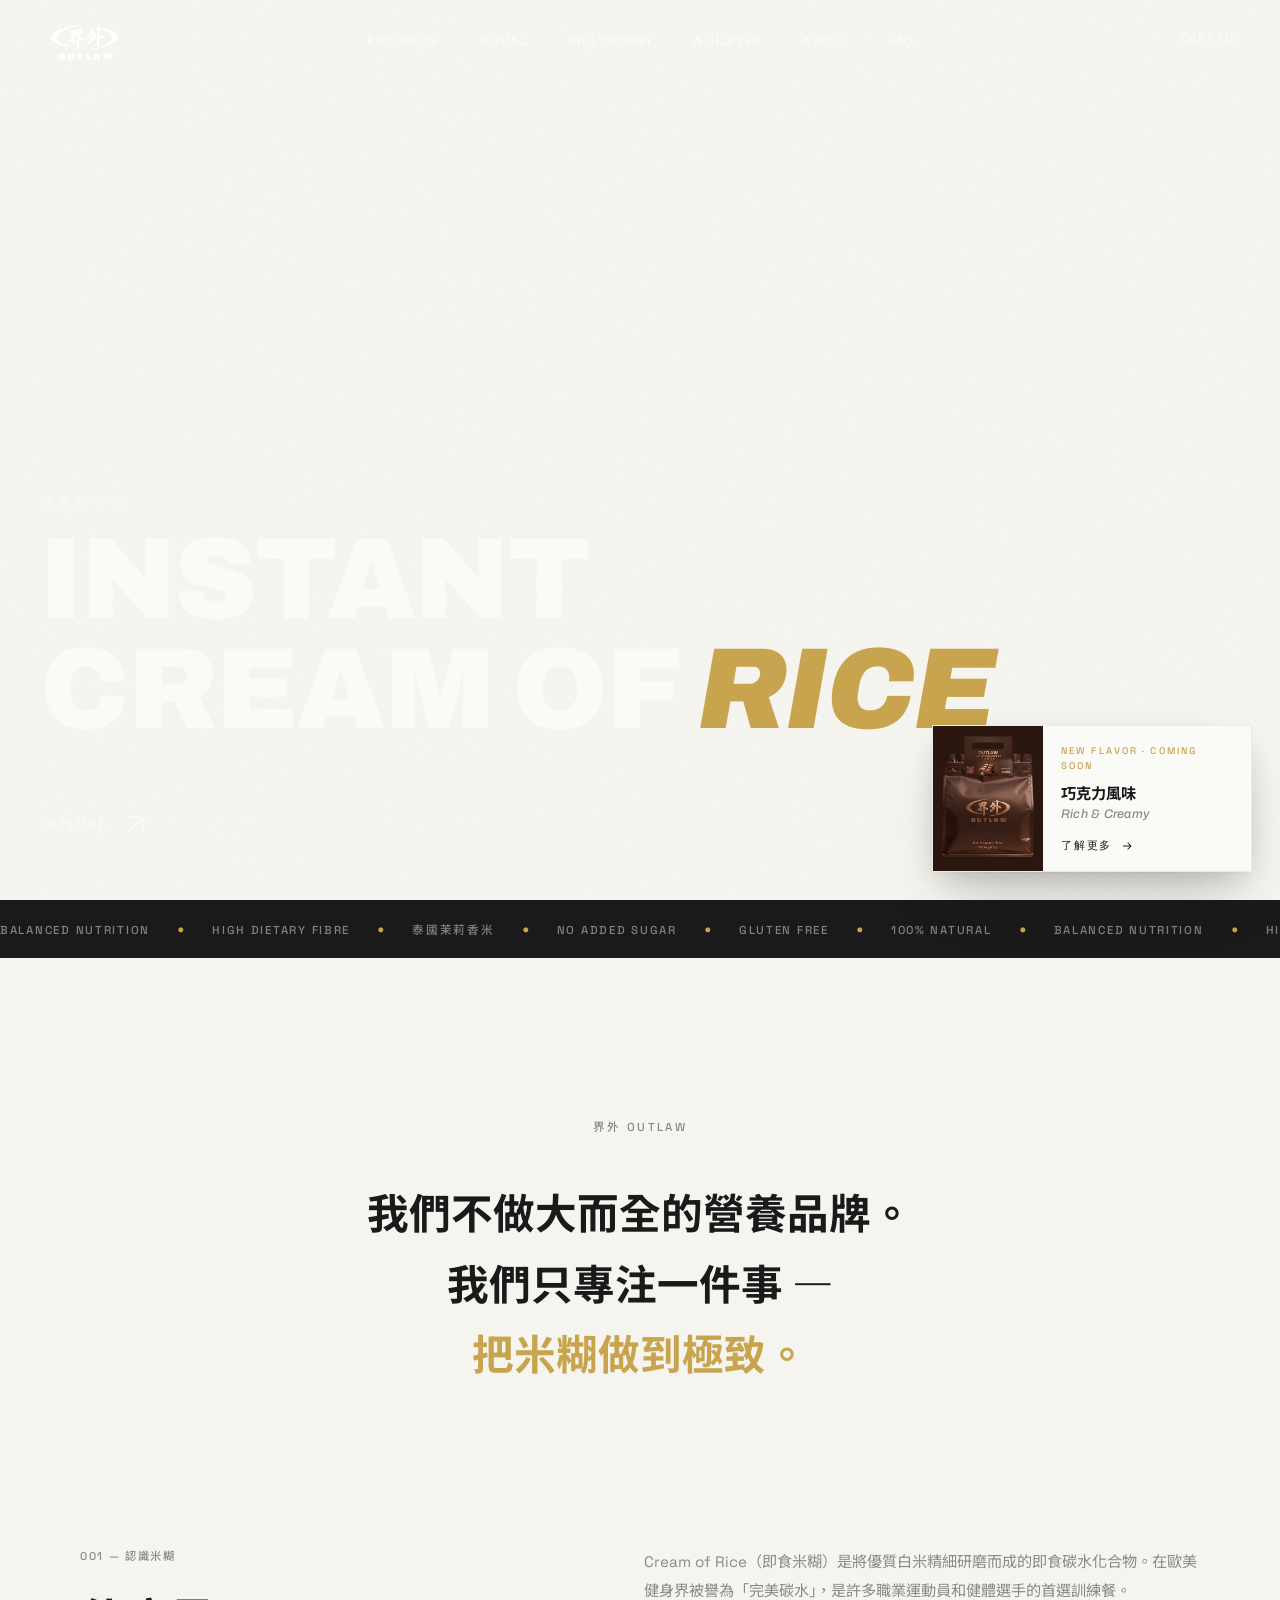
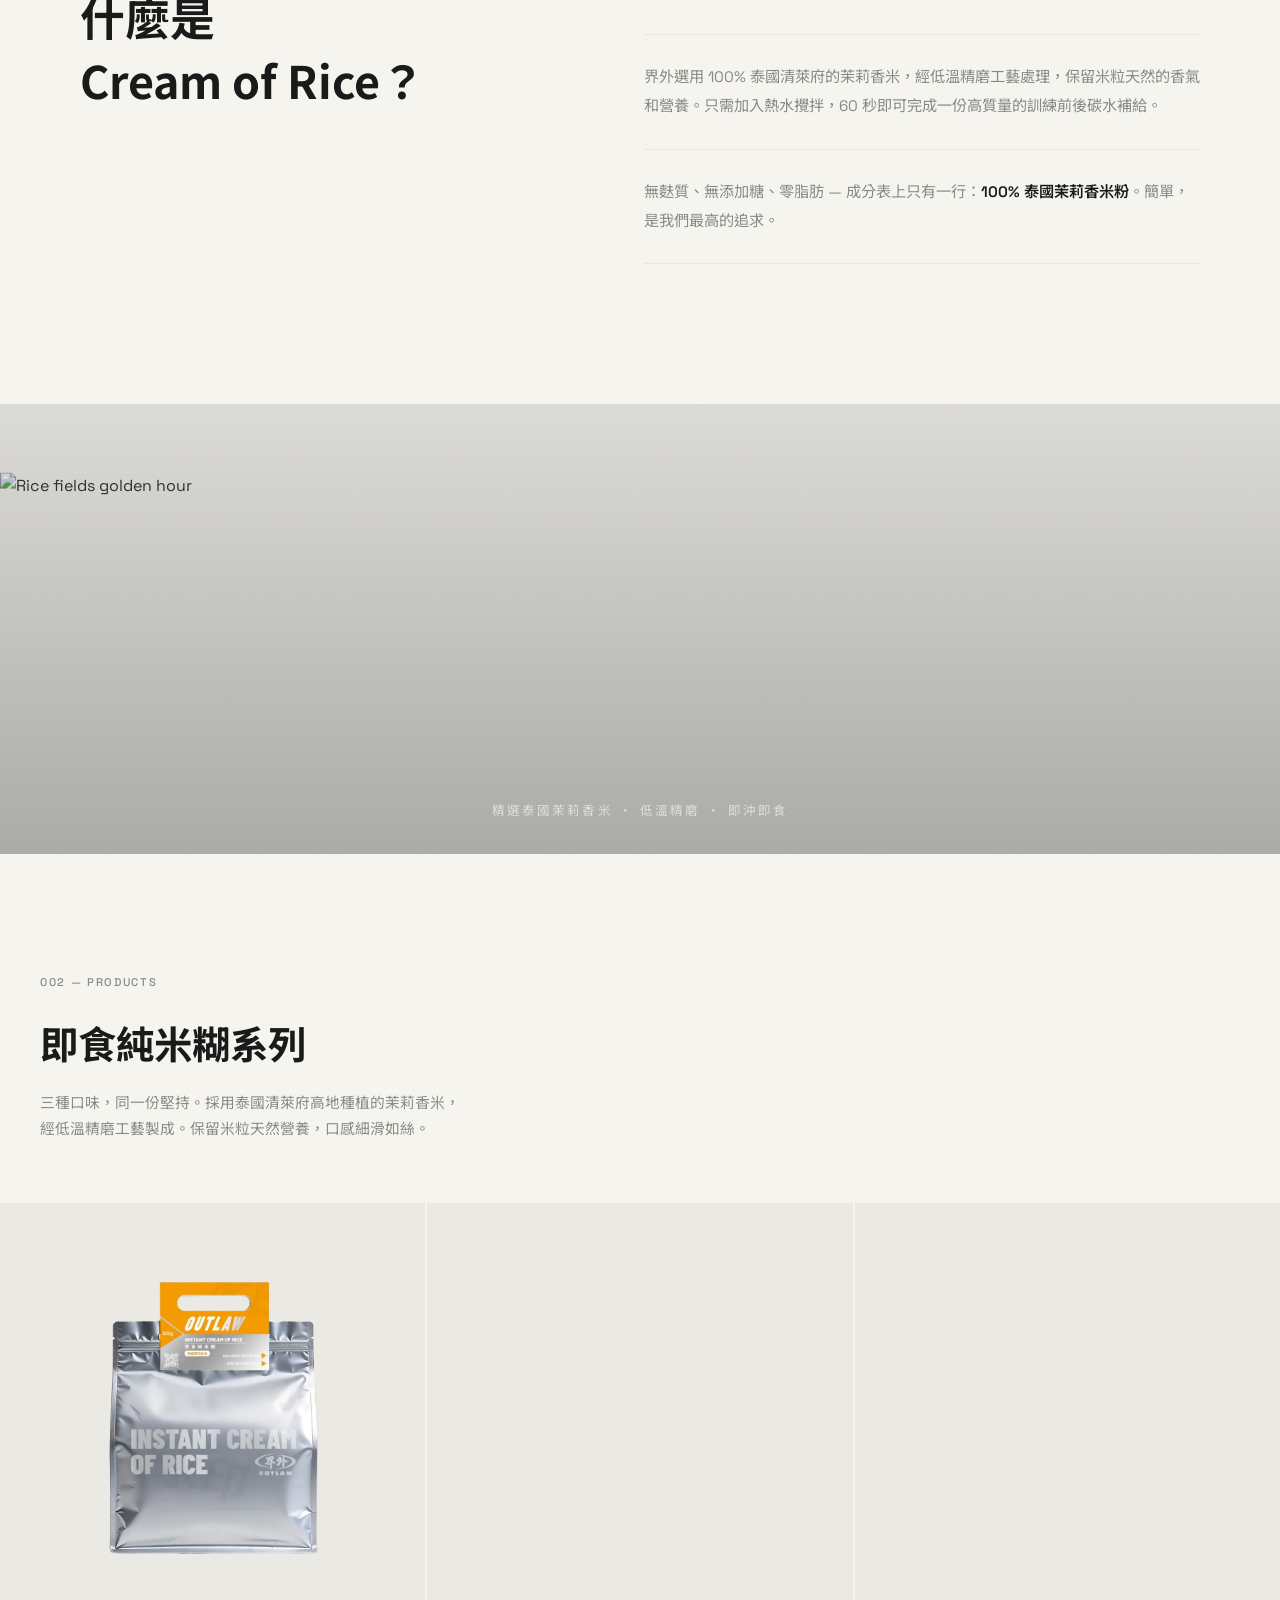
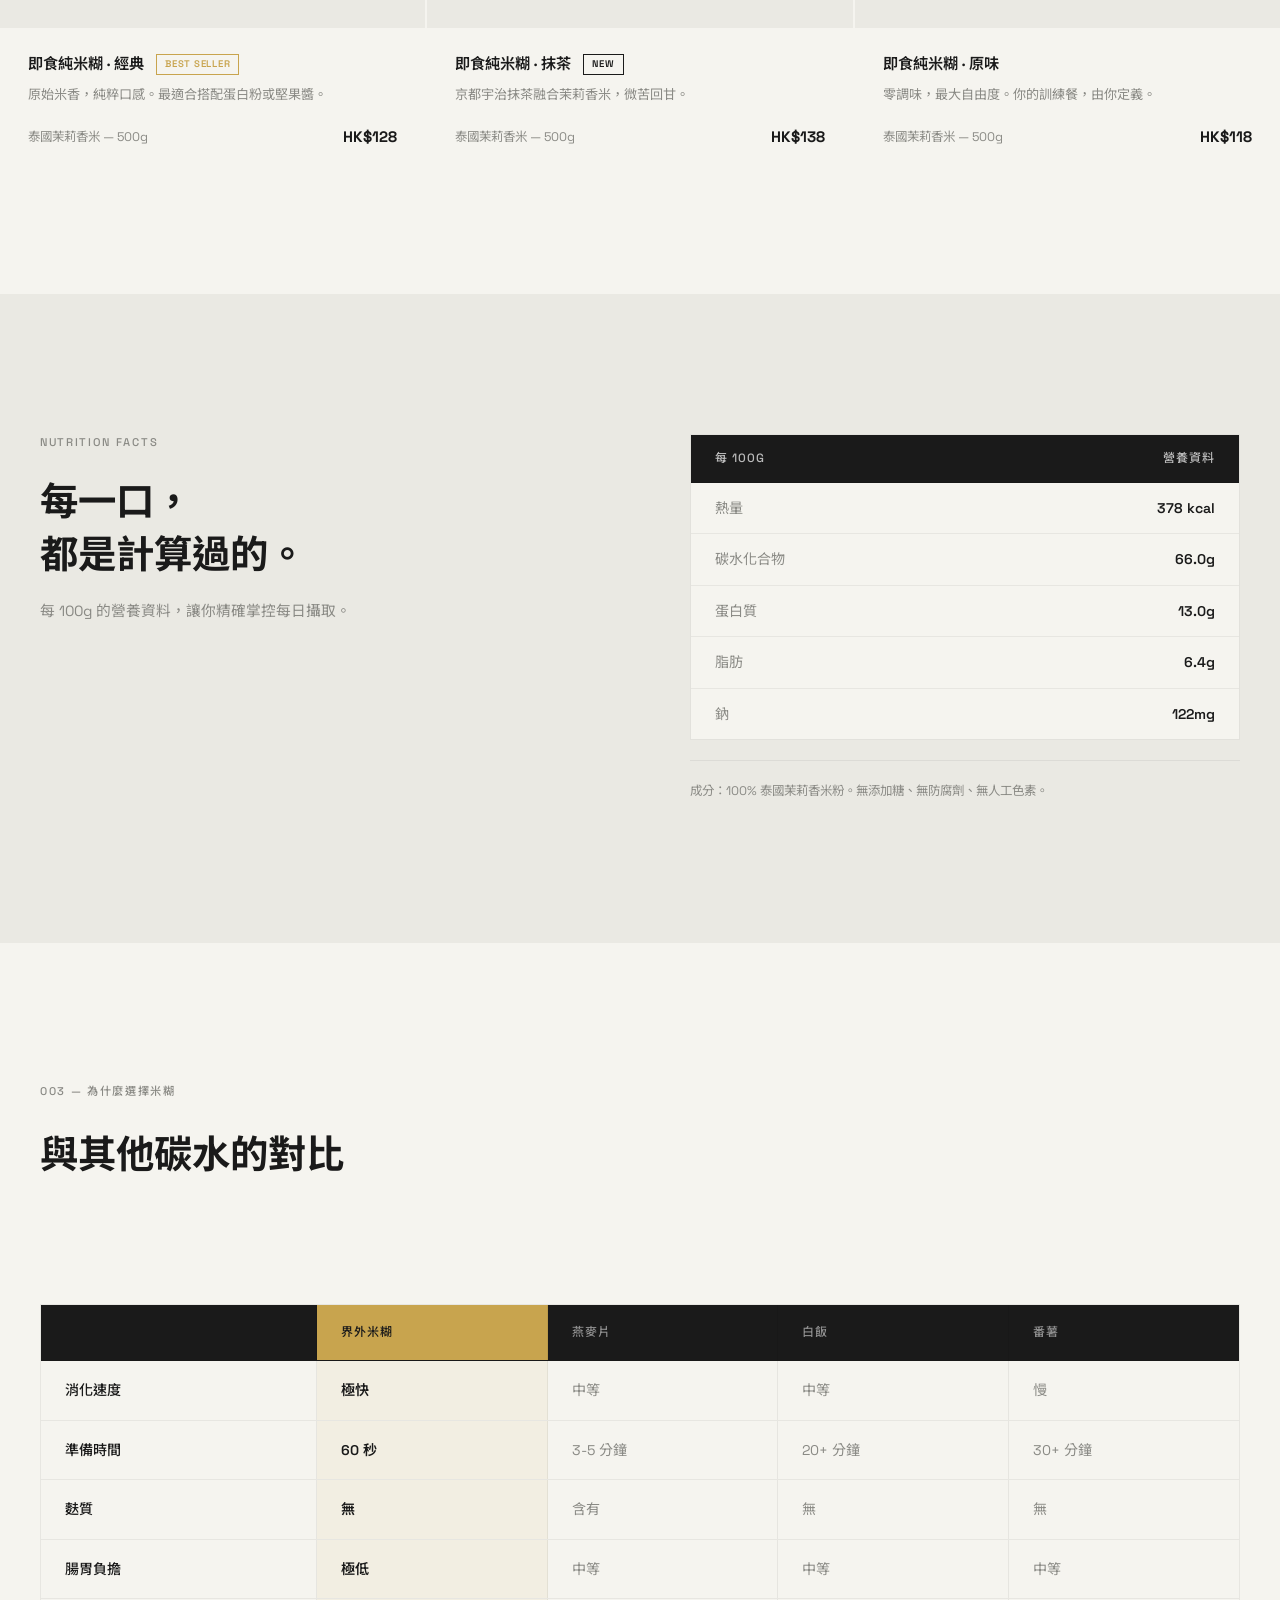
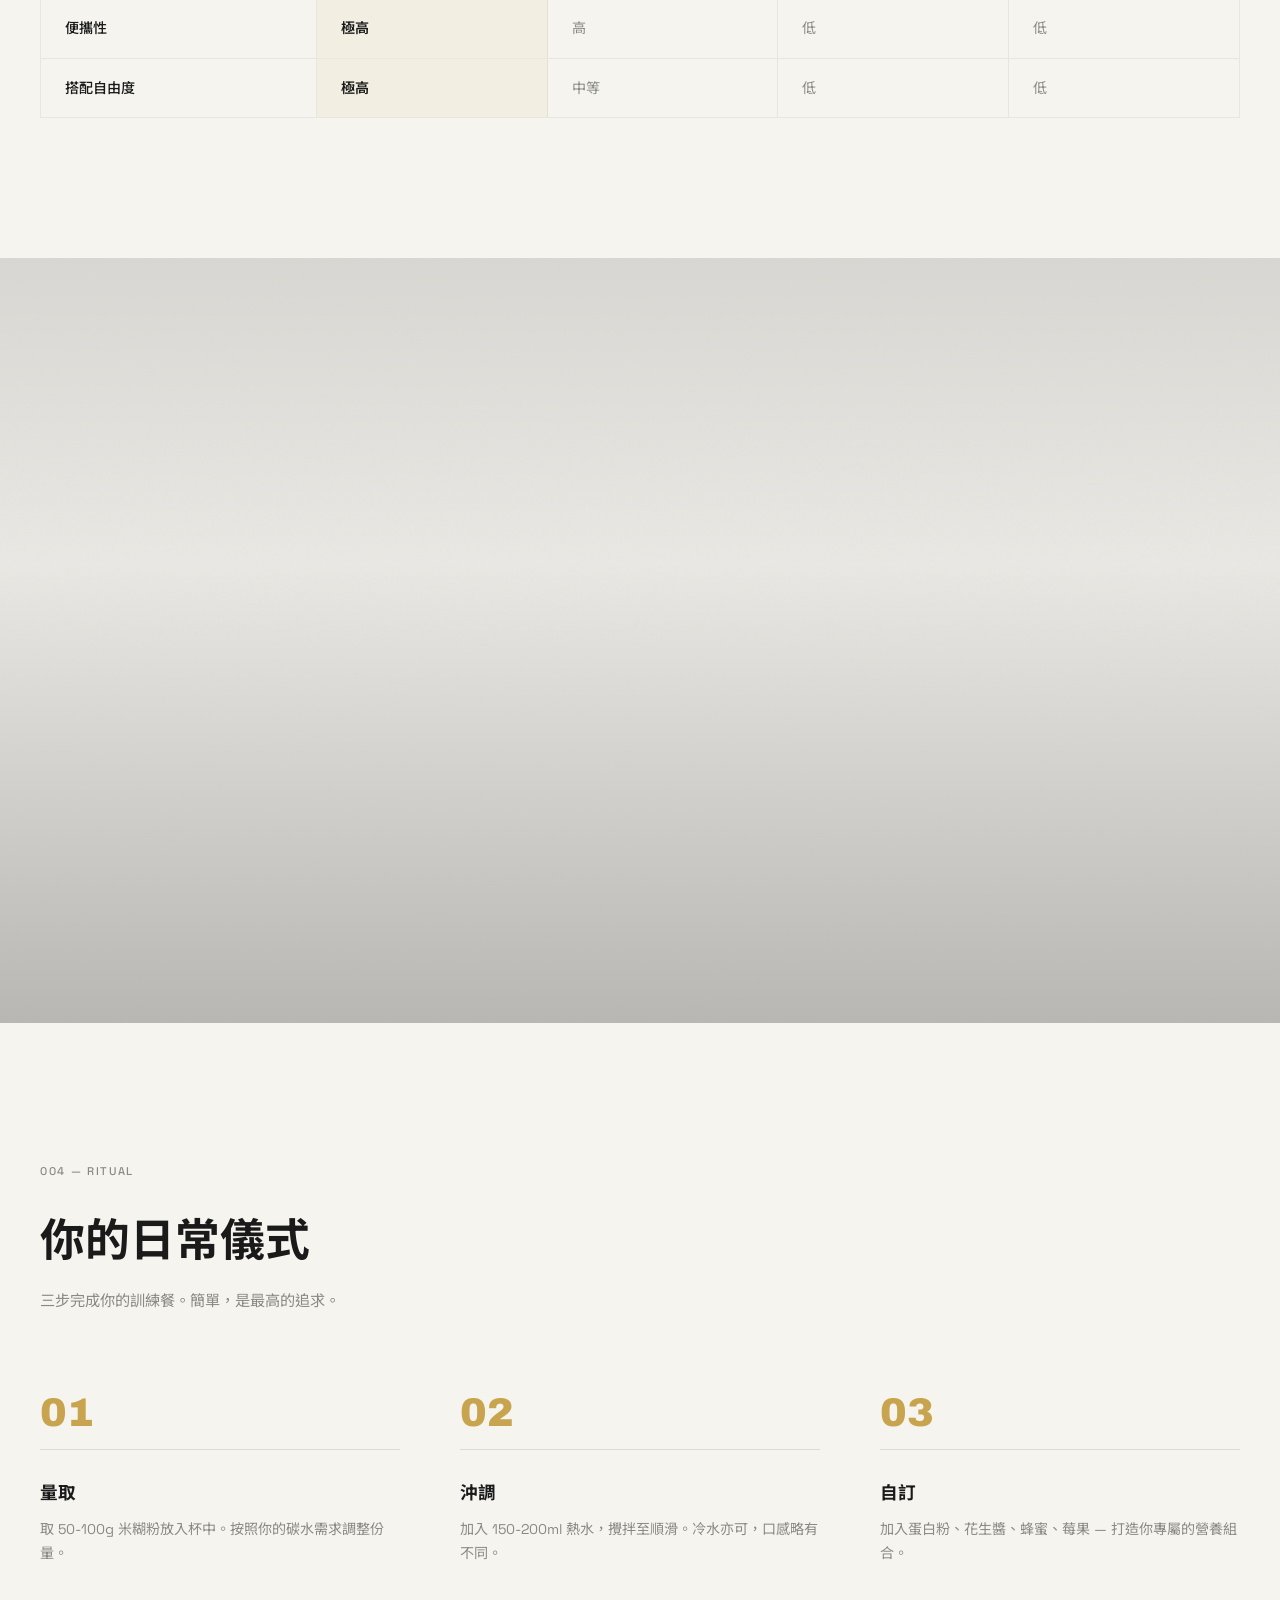
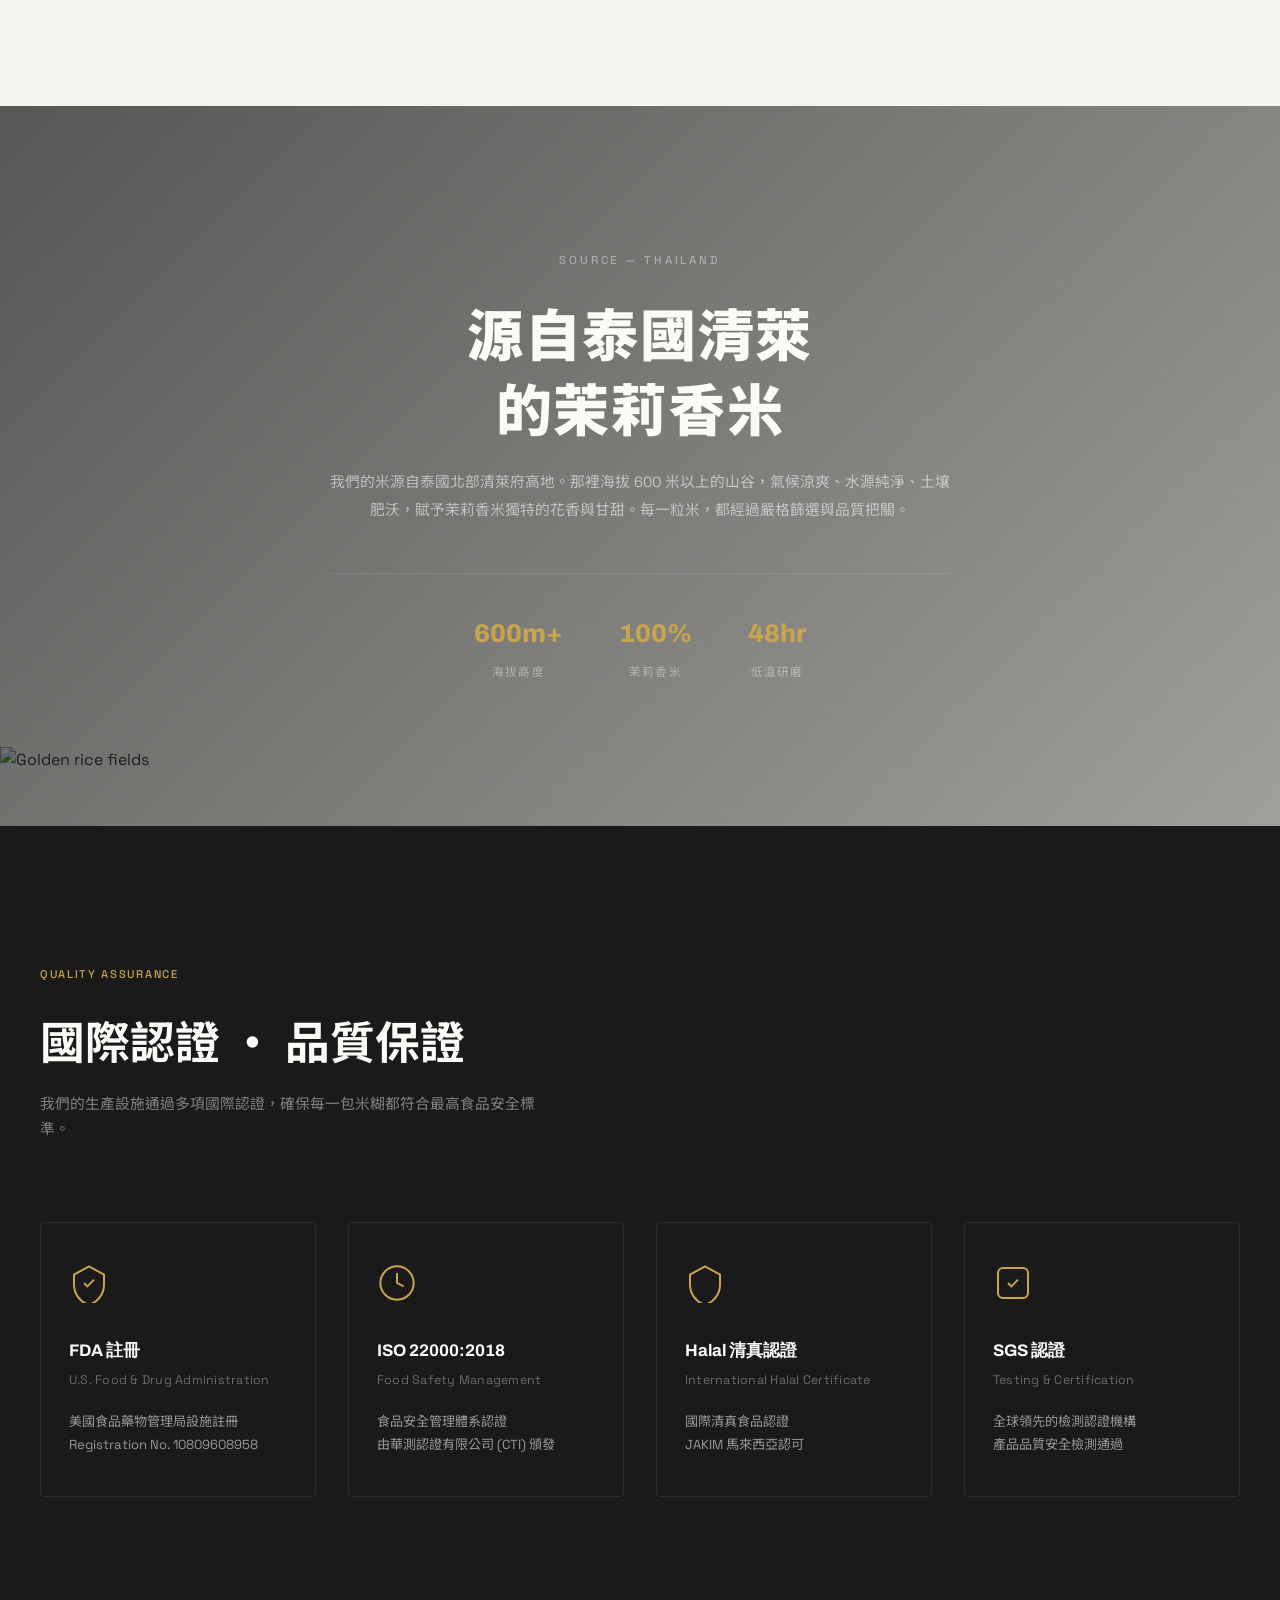
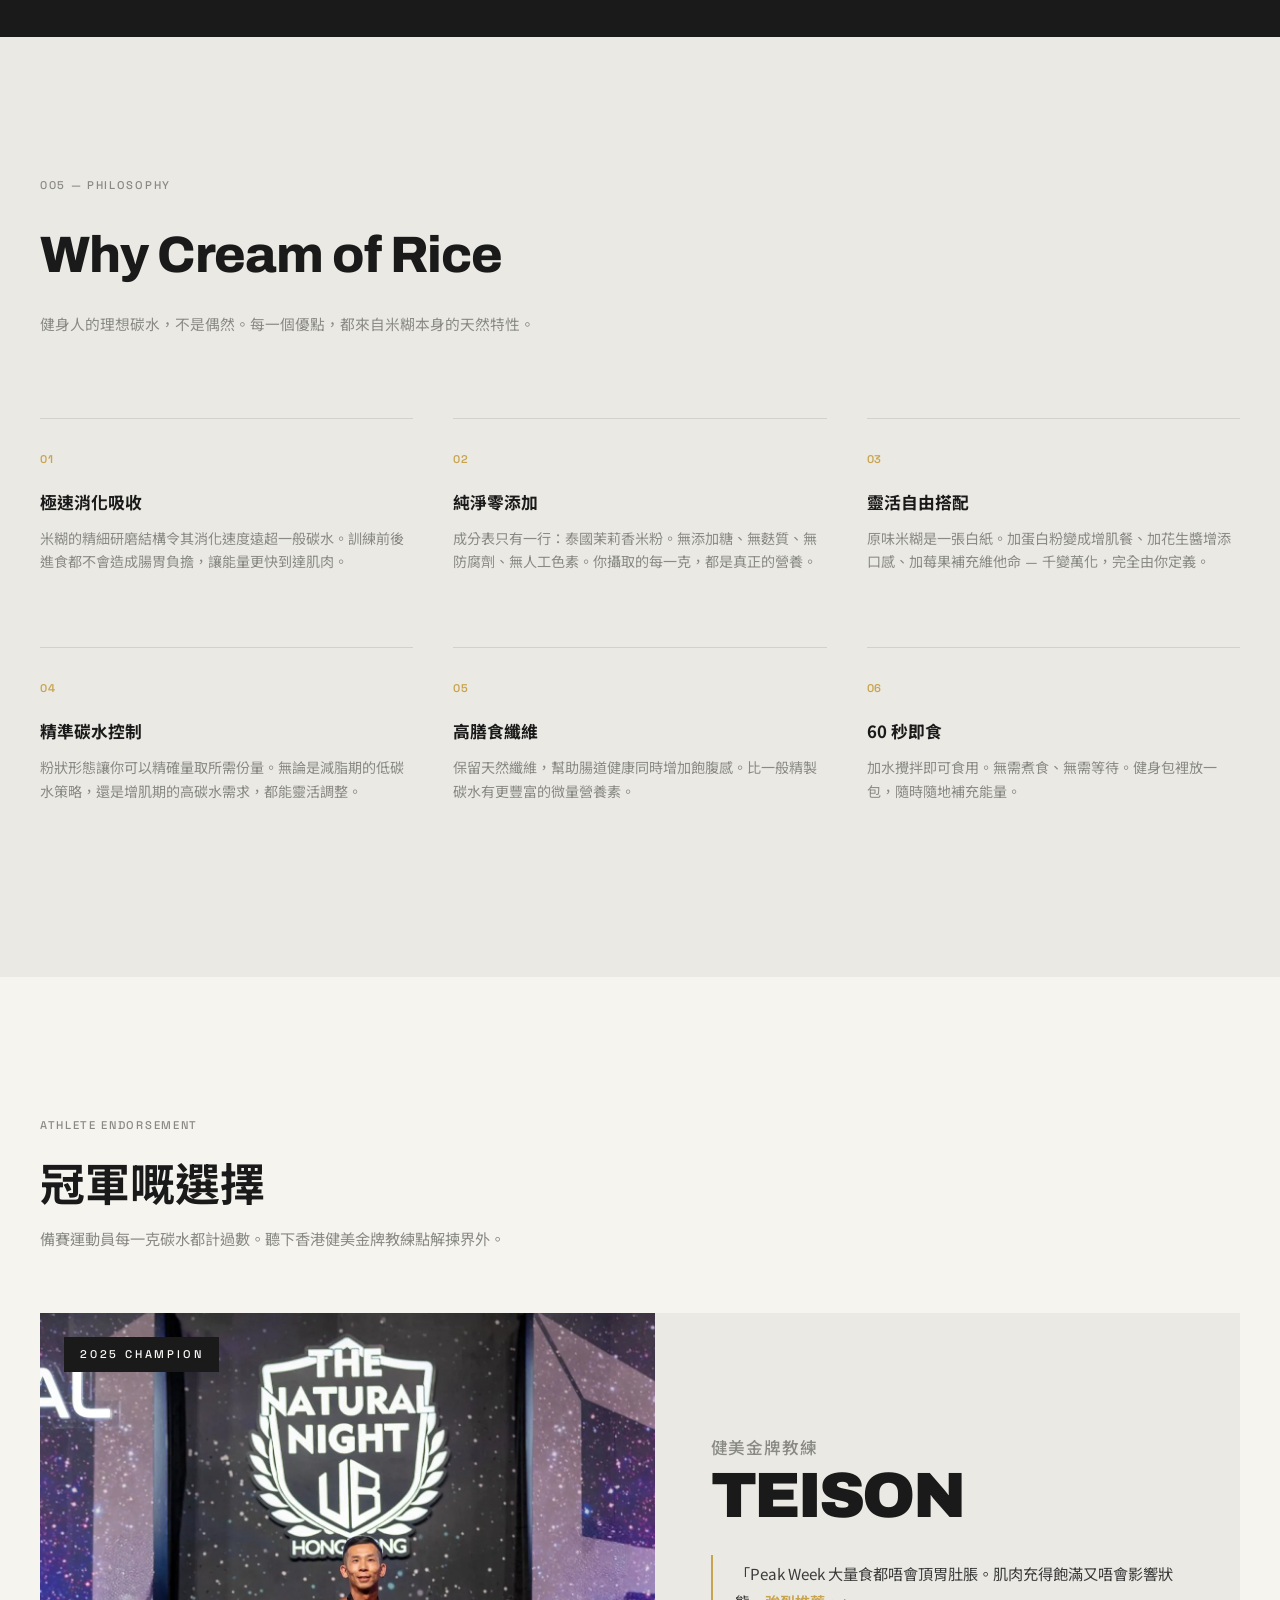
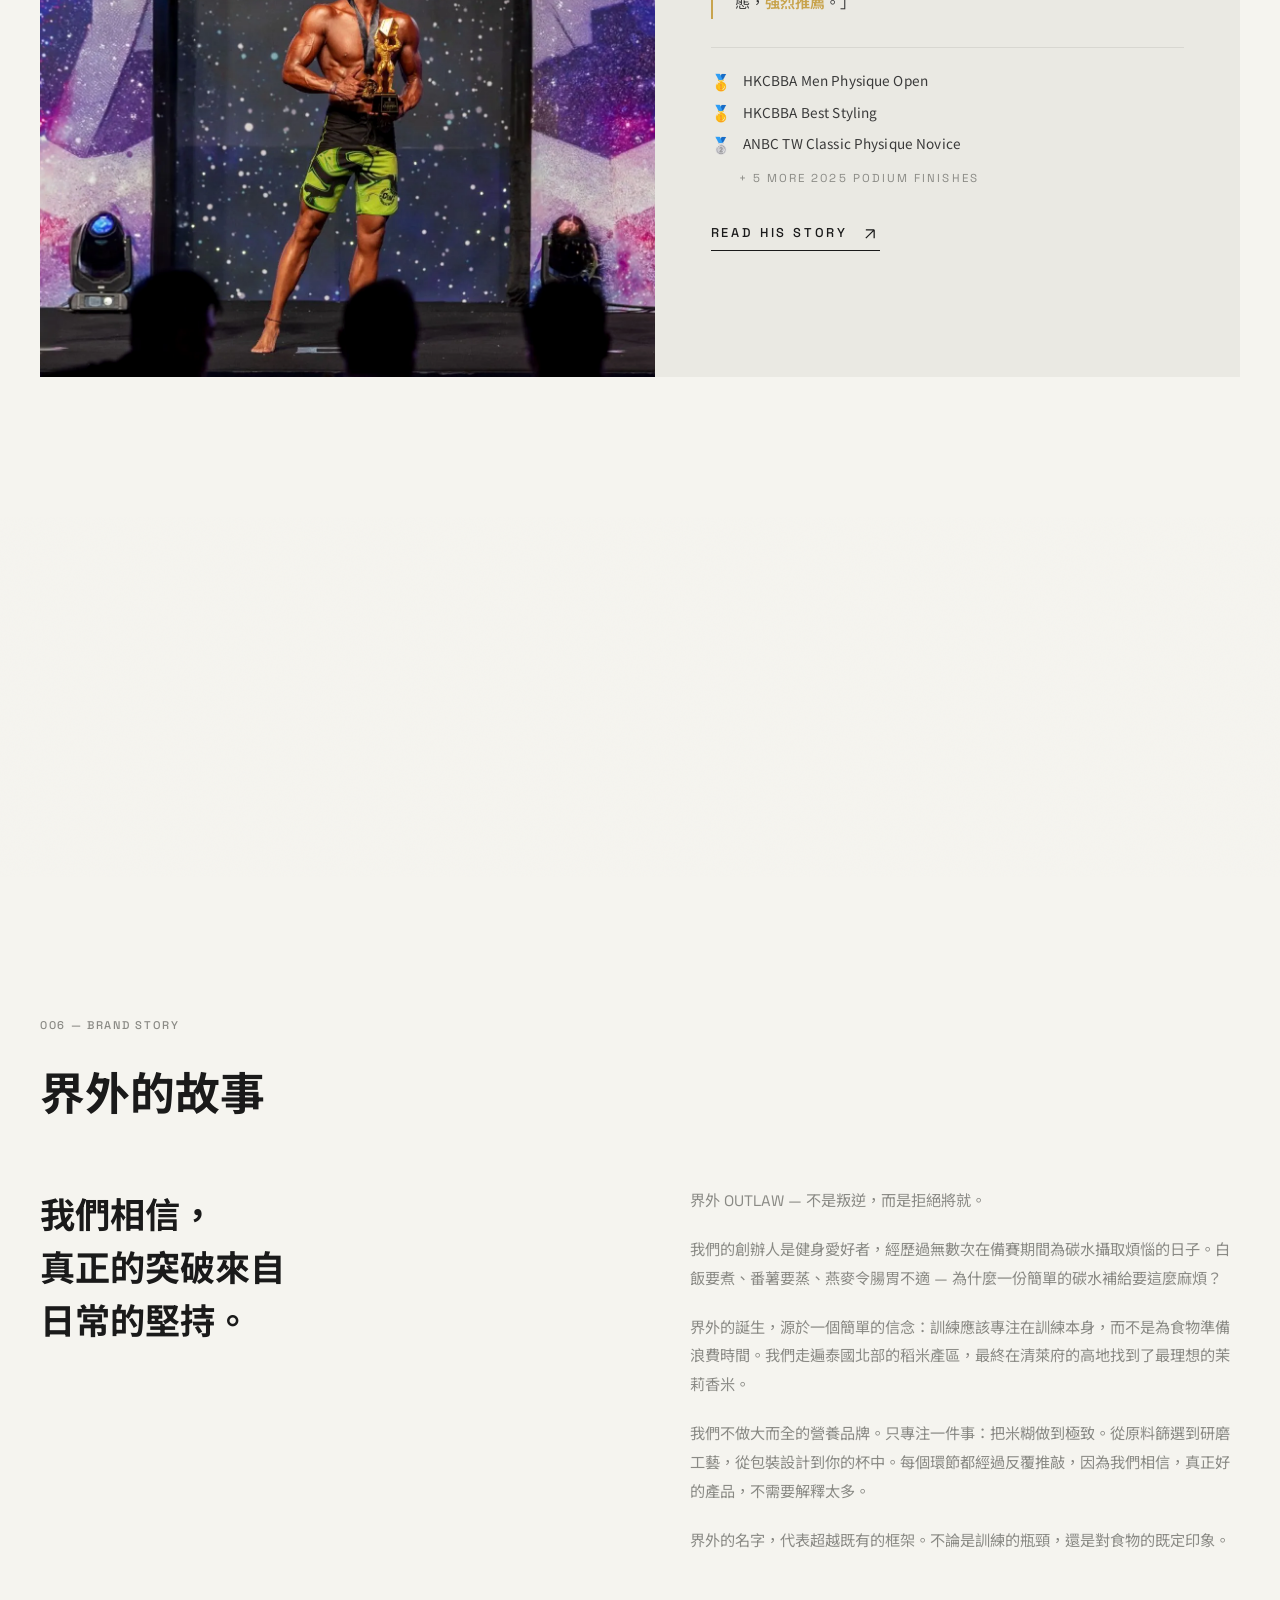
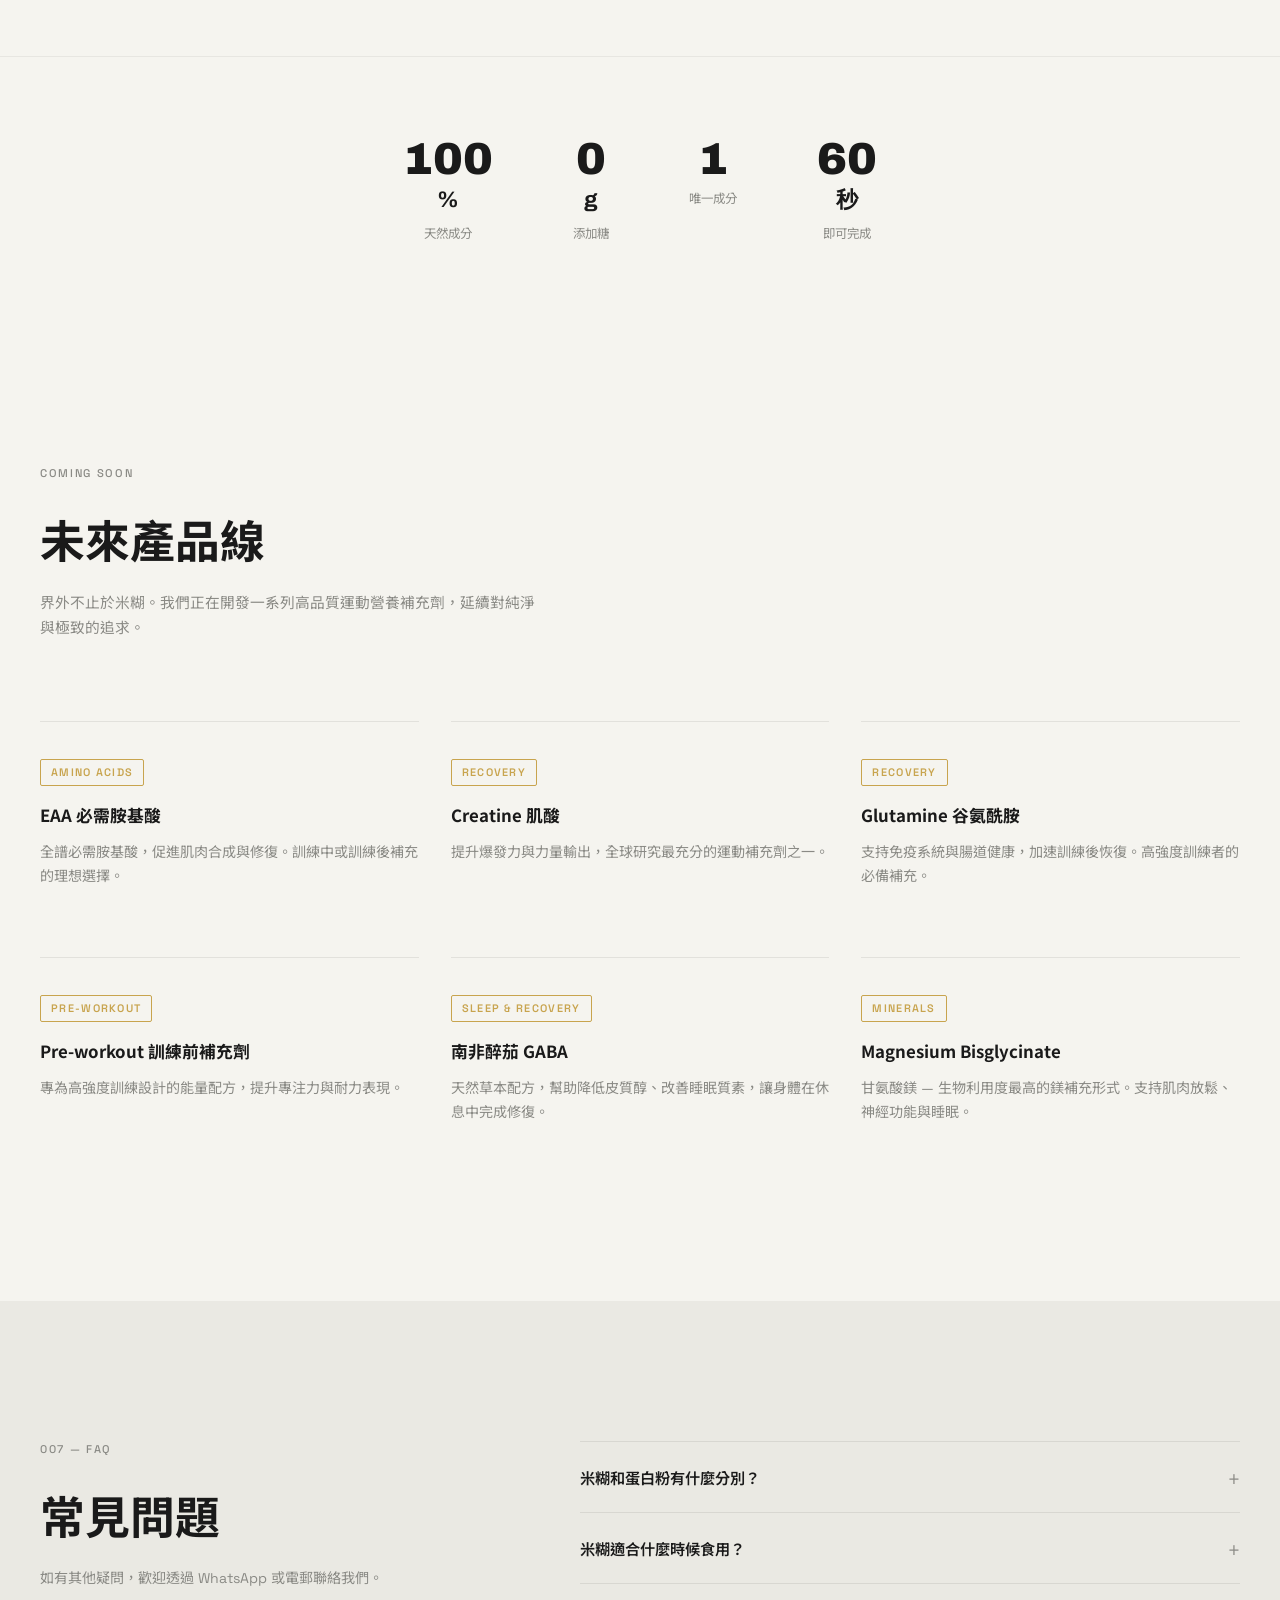
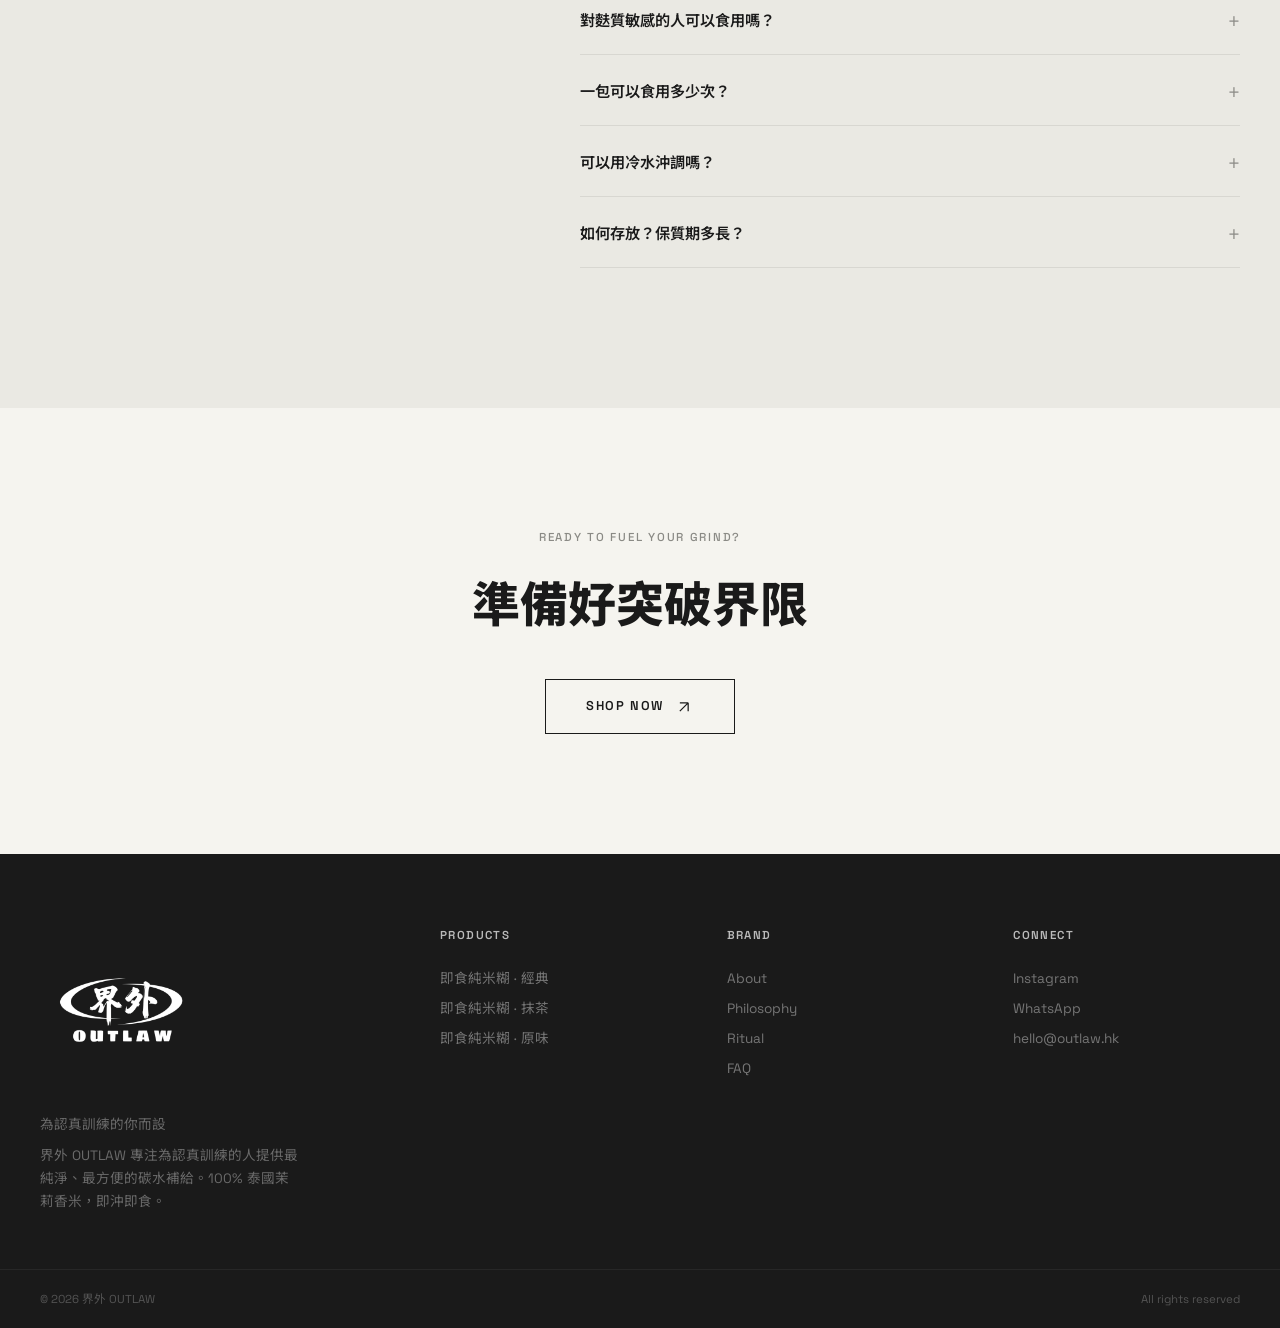
==== commit a3b26f7b: "Cache-bust styles.css and script.js (?v=20260427b) Browsers had cached the old styles.css (which sti" ====
--- a/index.html
+++ b/index.html
@@ -4,7 +4,7 @@
   <meta charset="UTF-8">
   <meta name="viewport" content="width=device-width, initial-scale=1.0">
   <title>界外 OUTLAW — Instant Cream of Rice</title>
-  <link rel="stylesheet" href="styles.css">
+  <link rel="stylesheet" href="styles.css?v=20260427b">
   <link rel="preconnect" href="https://fonts.googleapis.com">
   <link rel="preconnect" href="https://fonts.gstatic.com" crossorigin>
   <link rel="preconnect" href="https://images.unsplash.com" crossorigin>
@@ -831,6 +831,6 @@
     </a>
   </aside>
 
-  <script src="script.js" defer></script>
+  <script src="script.js?v=20260427b" defer></script>
 </body>
 </html>
--- a/styles.css
+++ b/styles.css
@@ -2696,6 +2696,11 @@
 }
 
 /* ========== FLOATING NEW-FLAVOR TEASER CARD ========== */
+@keyframes float-card-in {
+  from { opacity: 0; transform: translateY(24px) scale(0.96); }
+  to   { opacity: 1; transform: translateY(0) scale(1); }
+}
+
 .float-card {
   position: fixed;
   bottom: 28px;
@@ -2708,16 +2713,8 @@
     0 12px 32px -8px rgba(0, 0, 0, 0.18),
     0 32px 64px -16px rgba(0, 0, 0, 0.18);
   border: 1px solid rgba(0, 0, 0, 0.06);
-  opacity: 0;
-  transform: translateY(24px) scale(0.96);
-  transition: opacity 0.7s var(--ease-out), transform 0.7s var(--ease-out);
-  pointer-events: none;
-}
-
-.float-card.shown {
-  opacity: 1;
-  transform: translateY(0) scale(1);
-  pointer-events: auto;
+  /* Animation runs on first paint and stays at the final frame */
+  animation: float-card-in 0.7s var(--ease-out) 0.4s both;
 }
 
 .float-card-link {
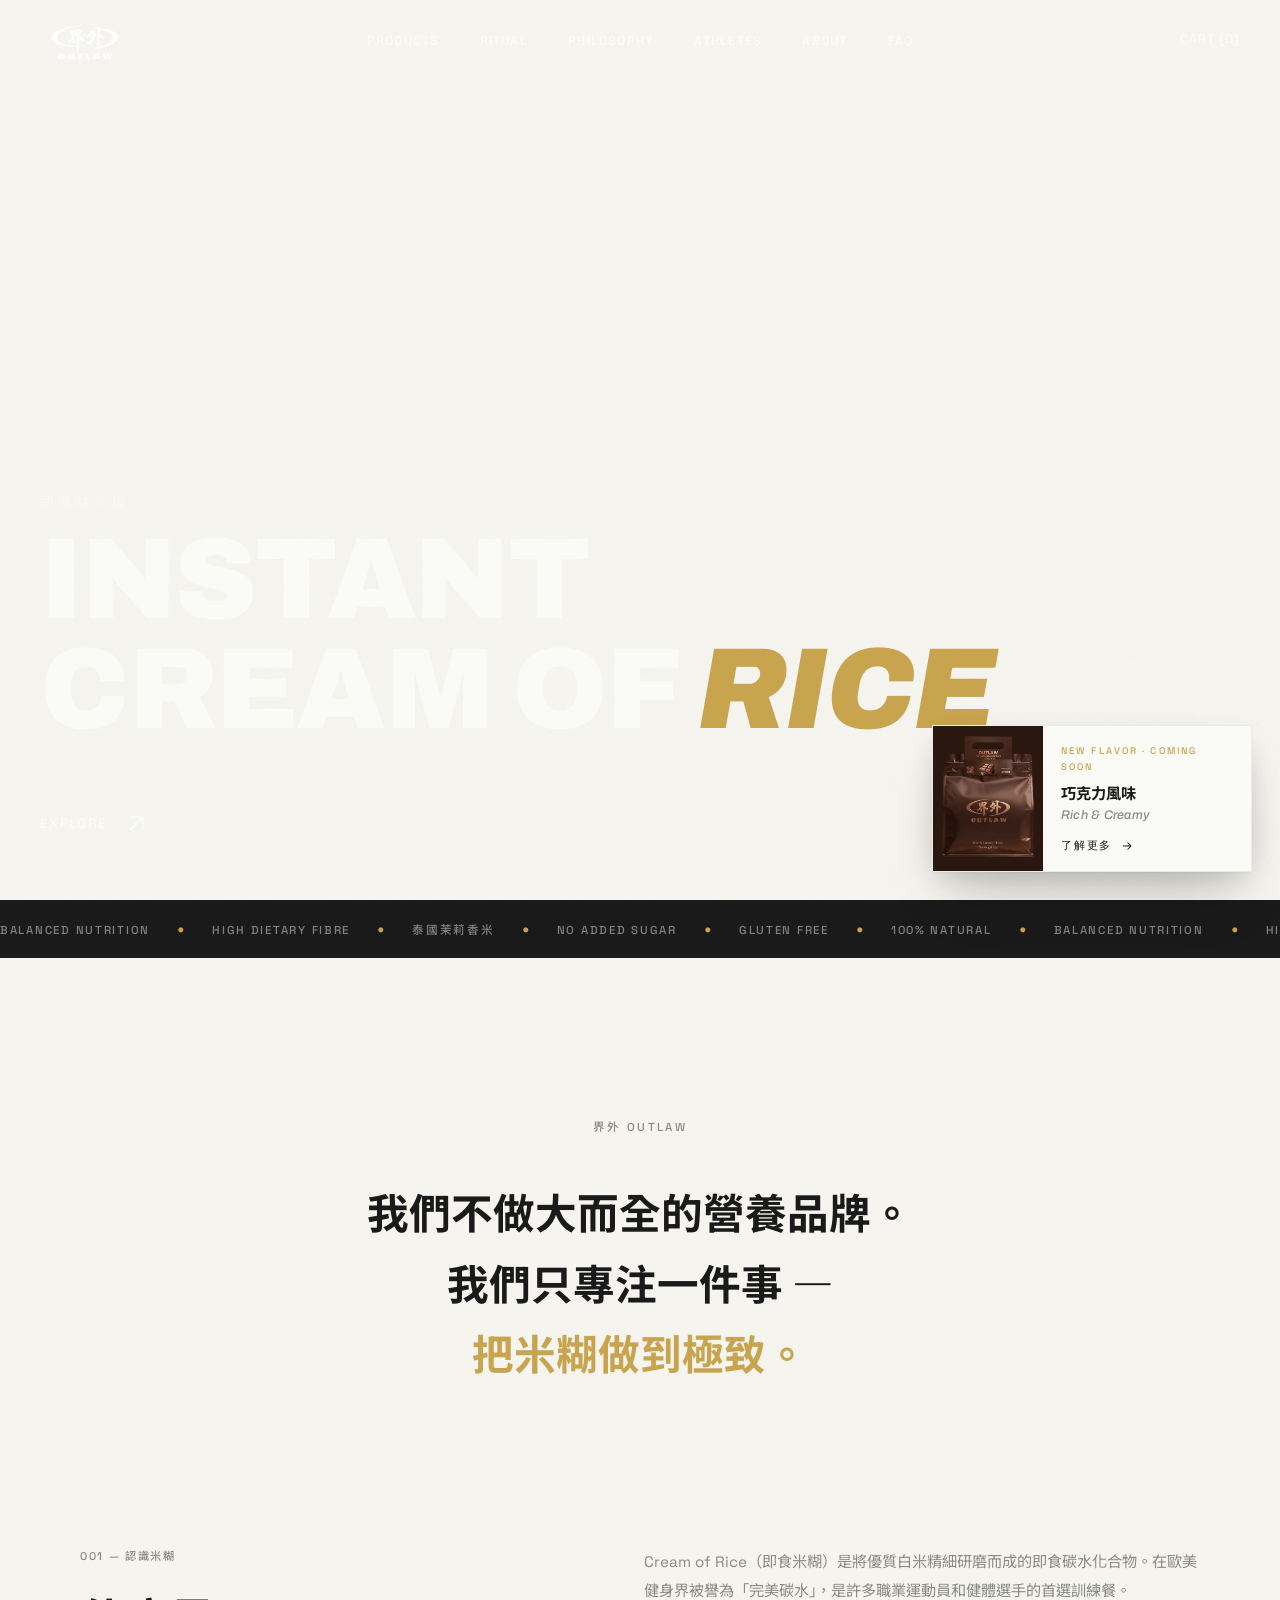
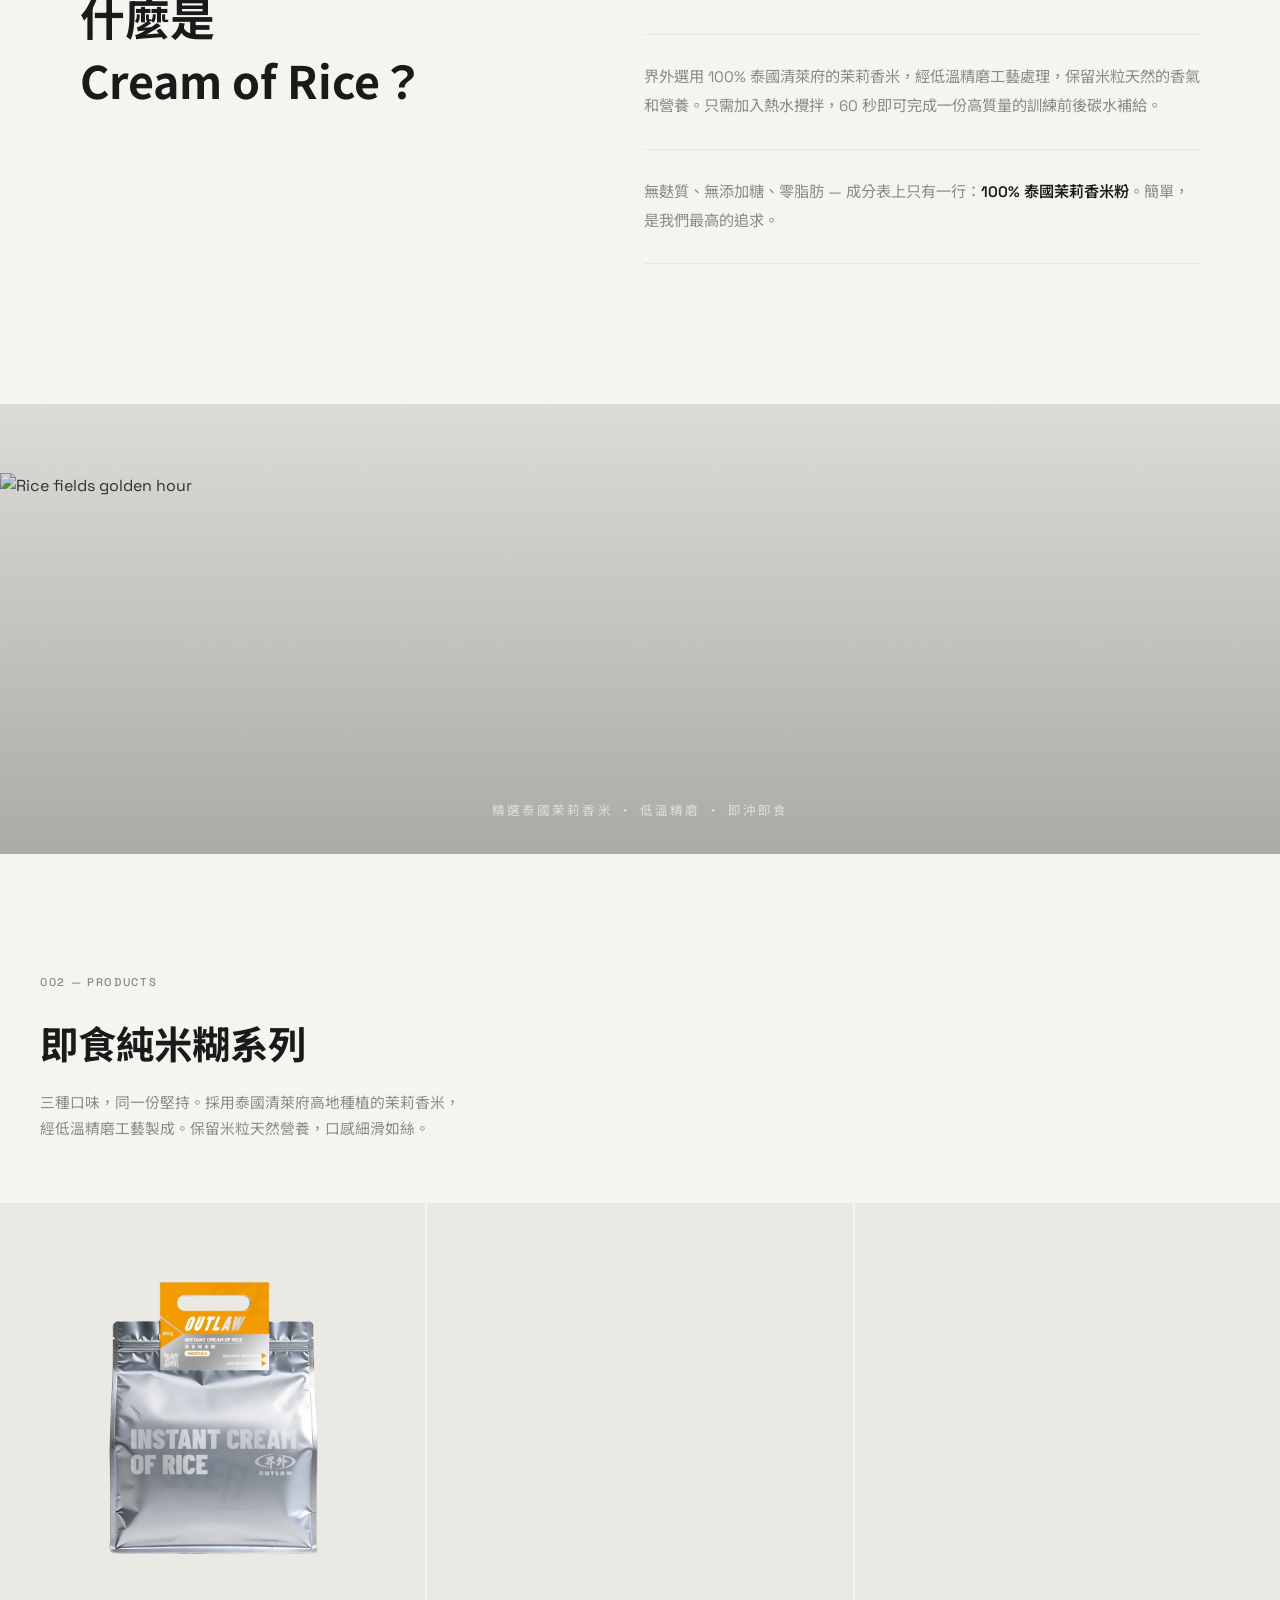
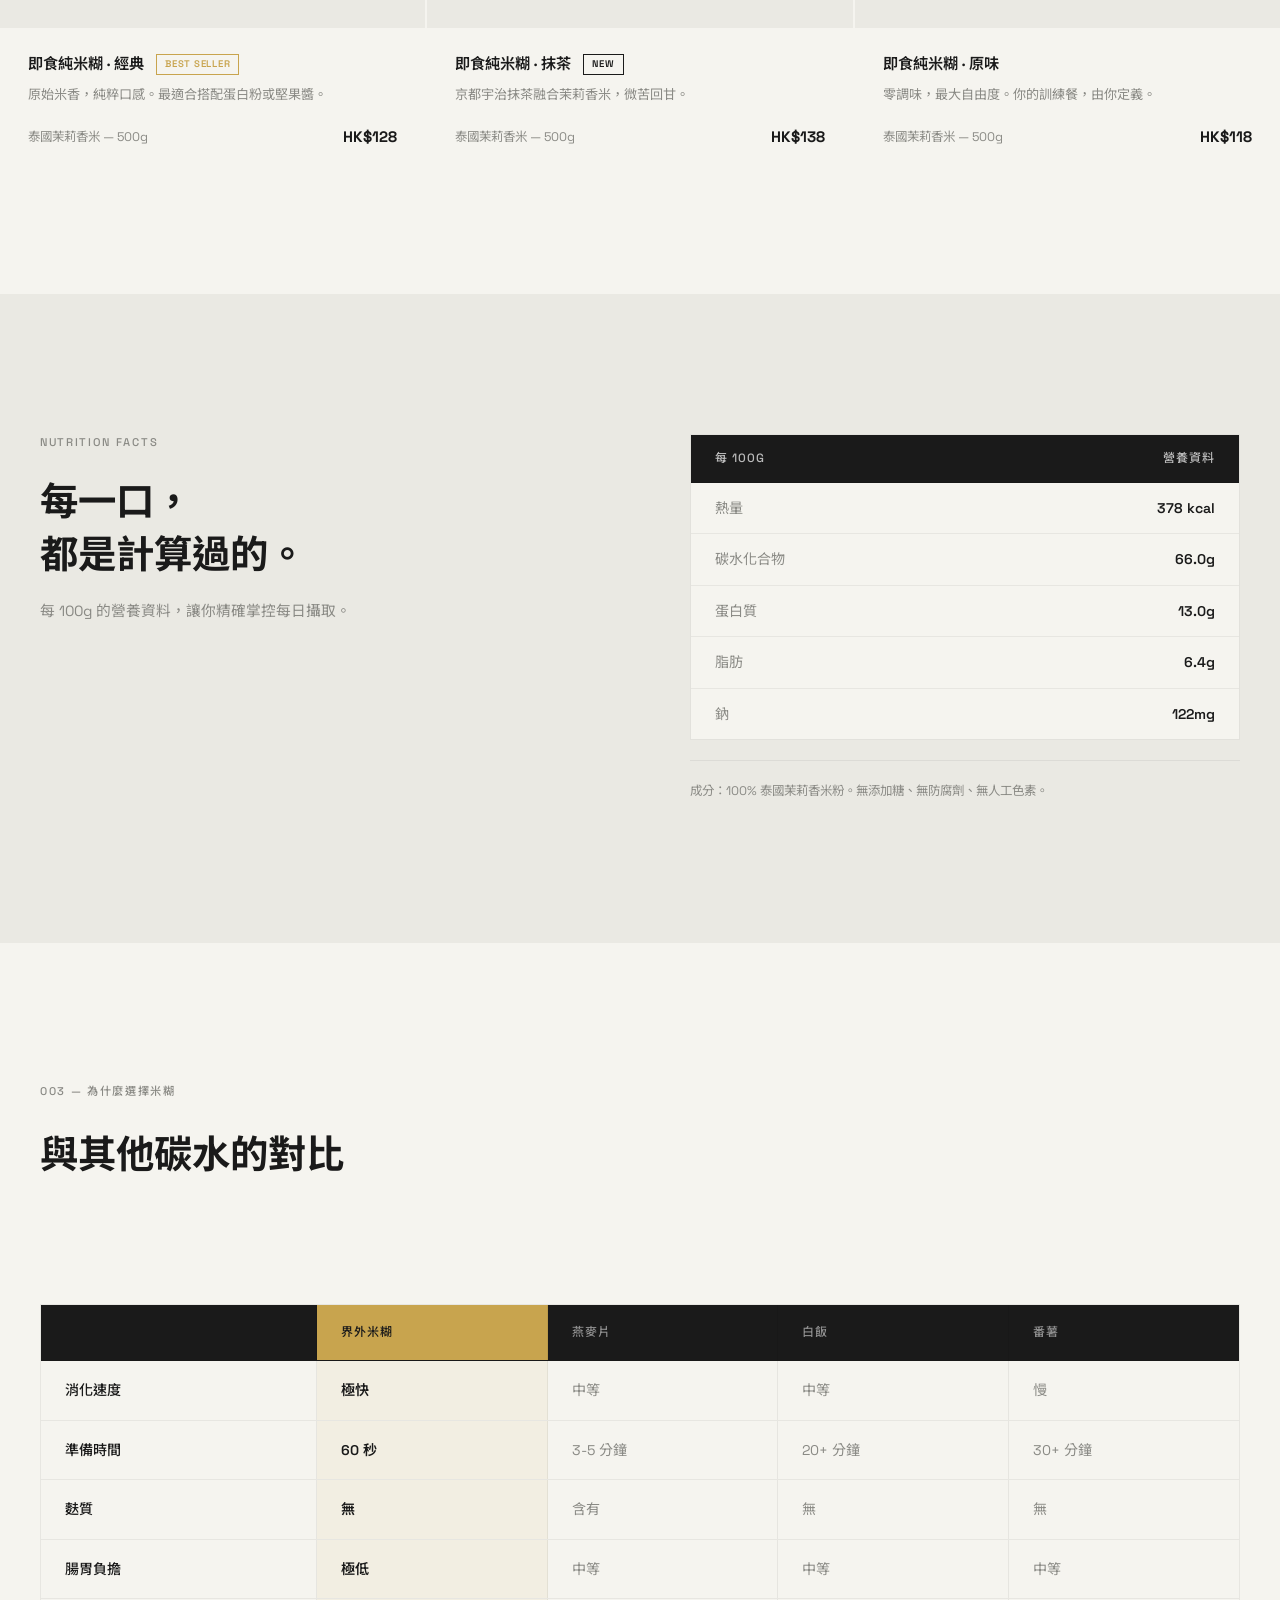
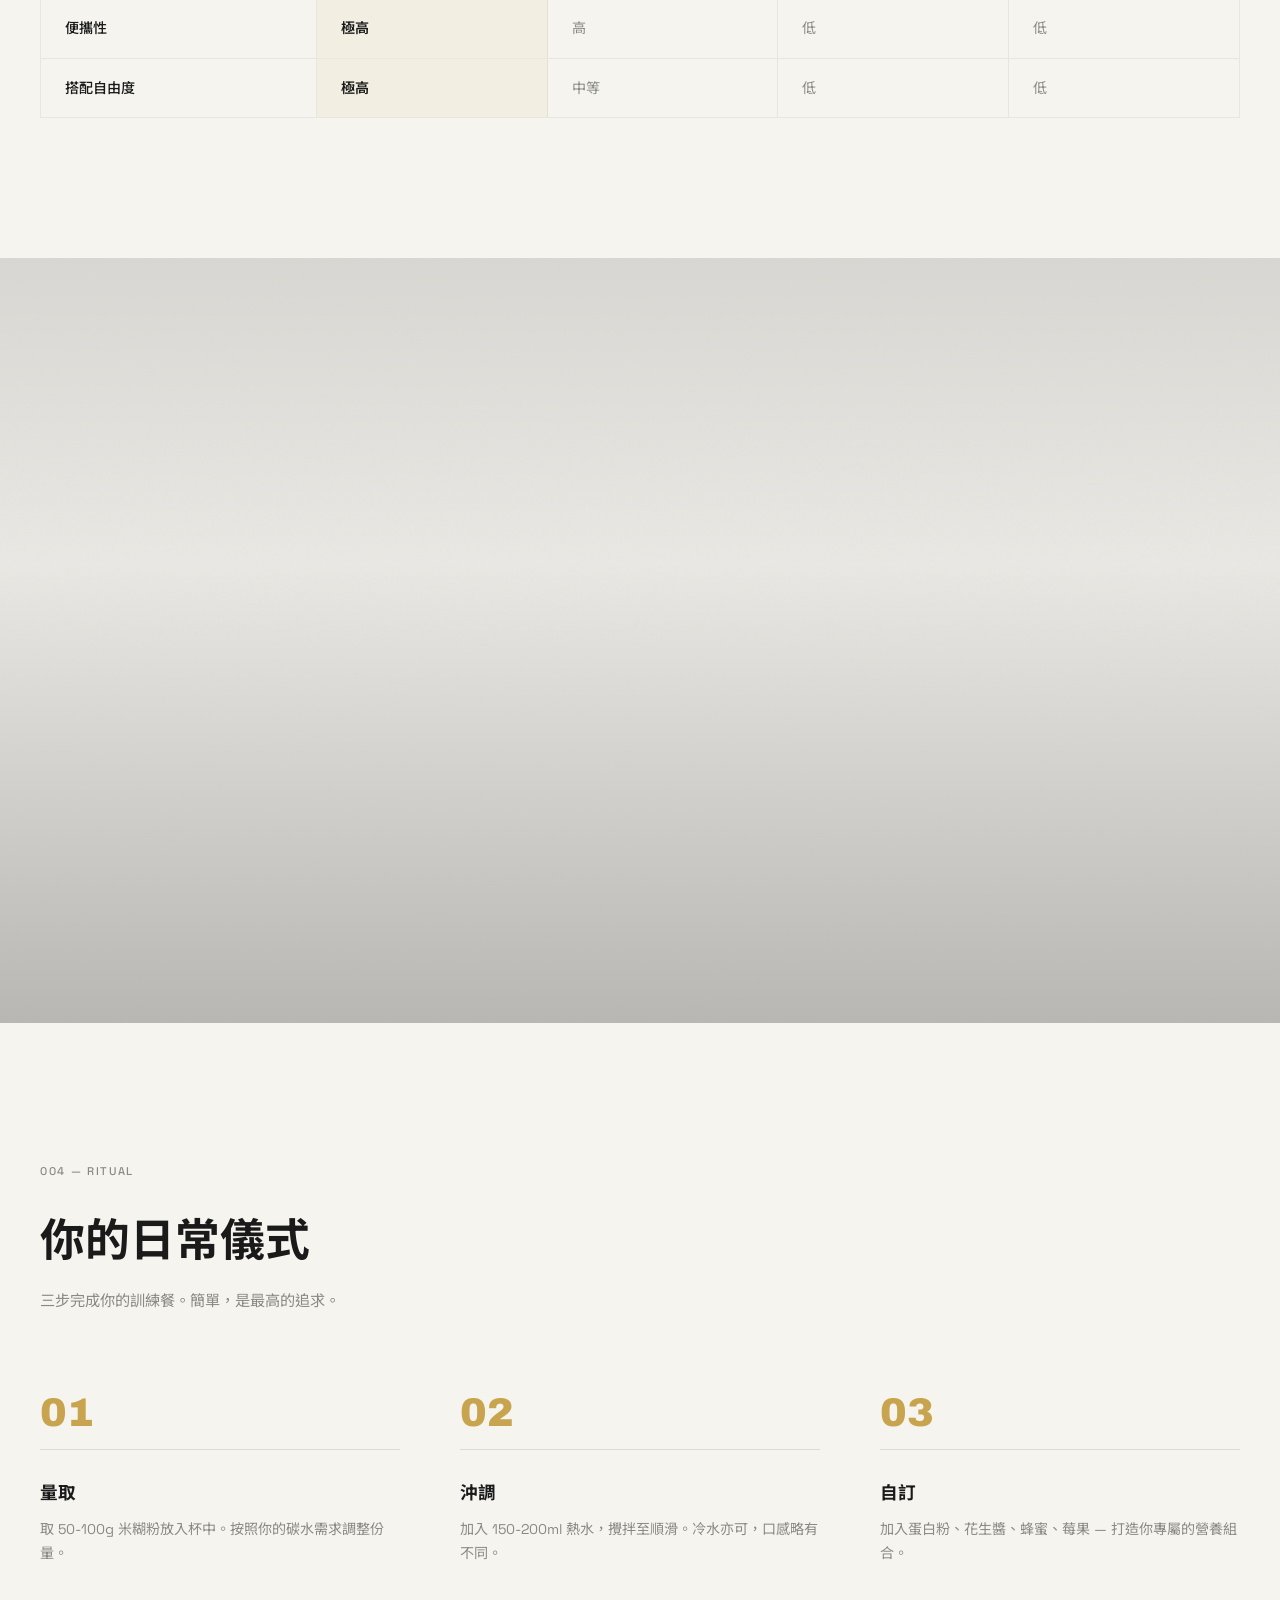
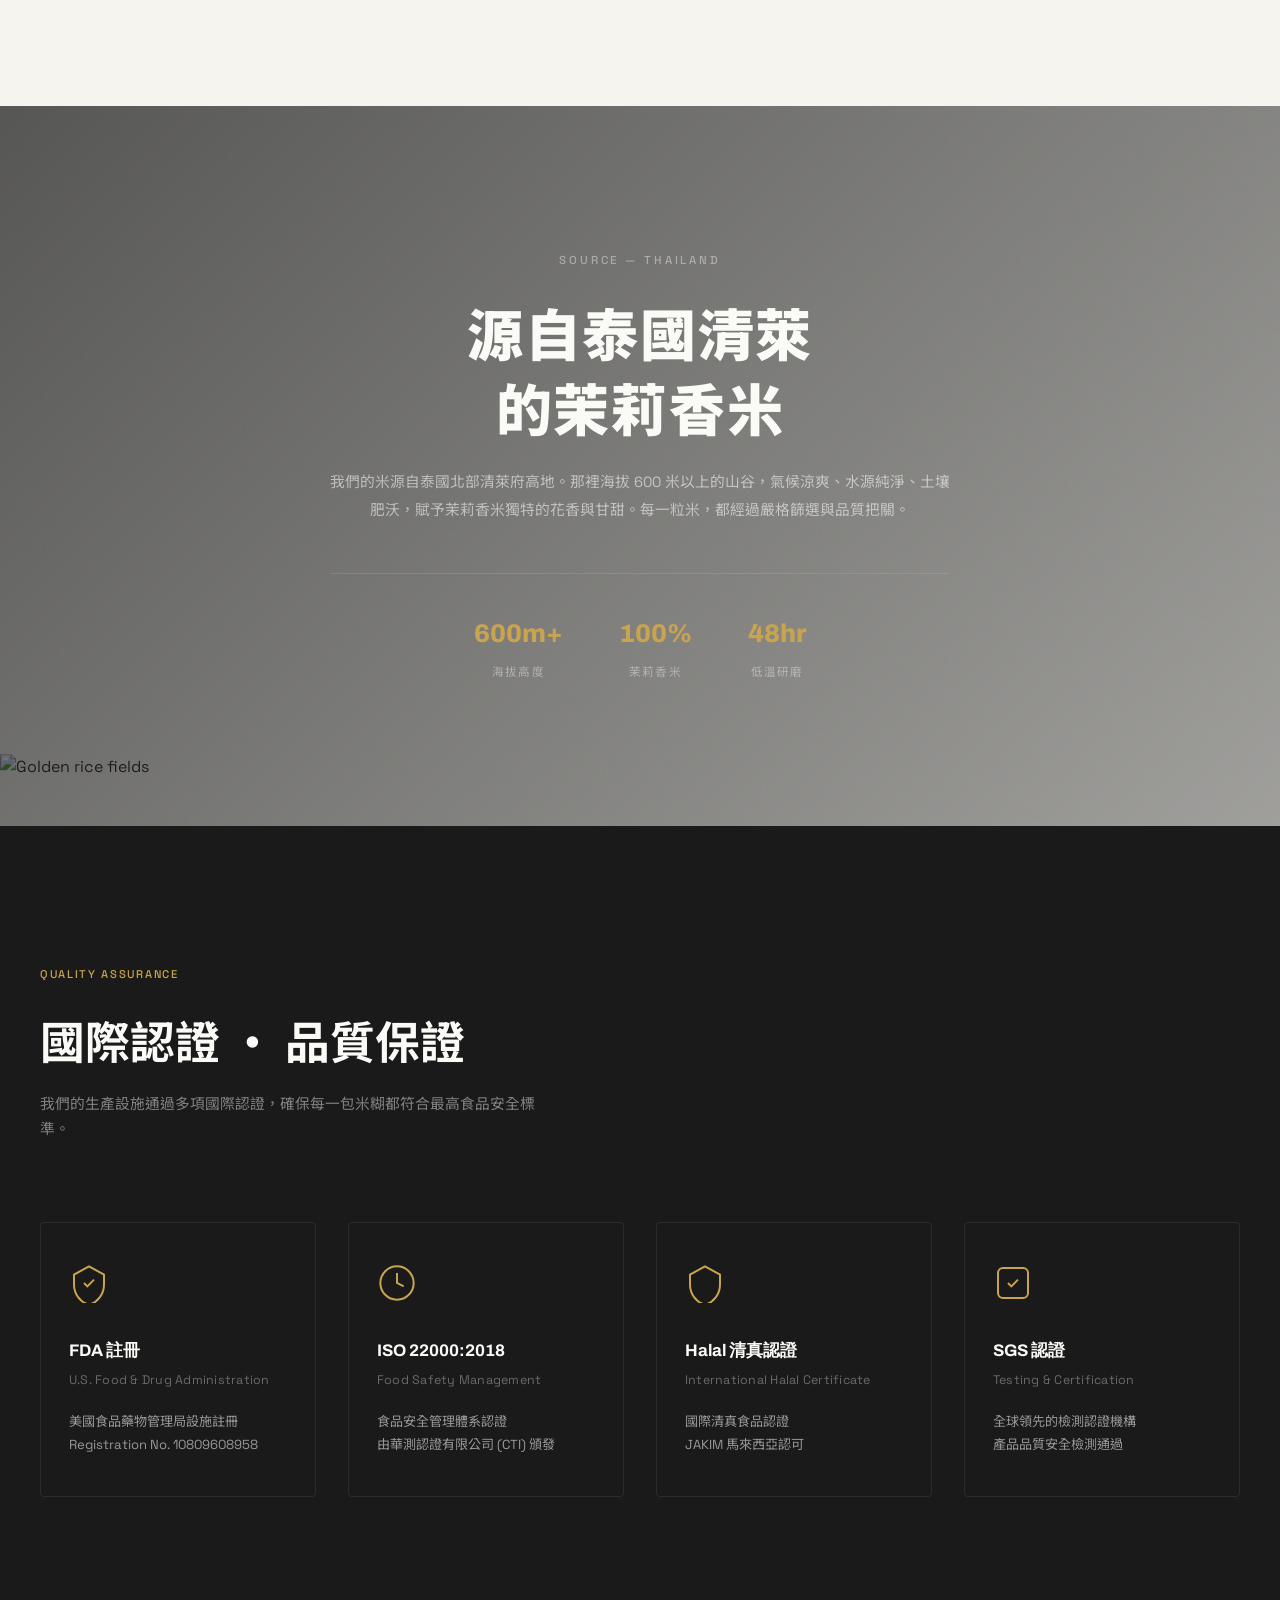
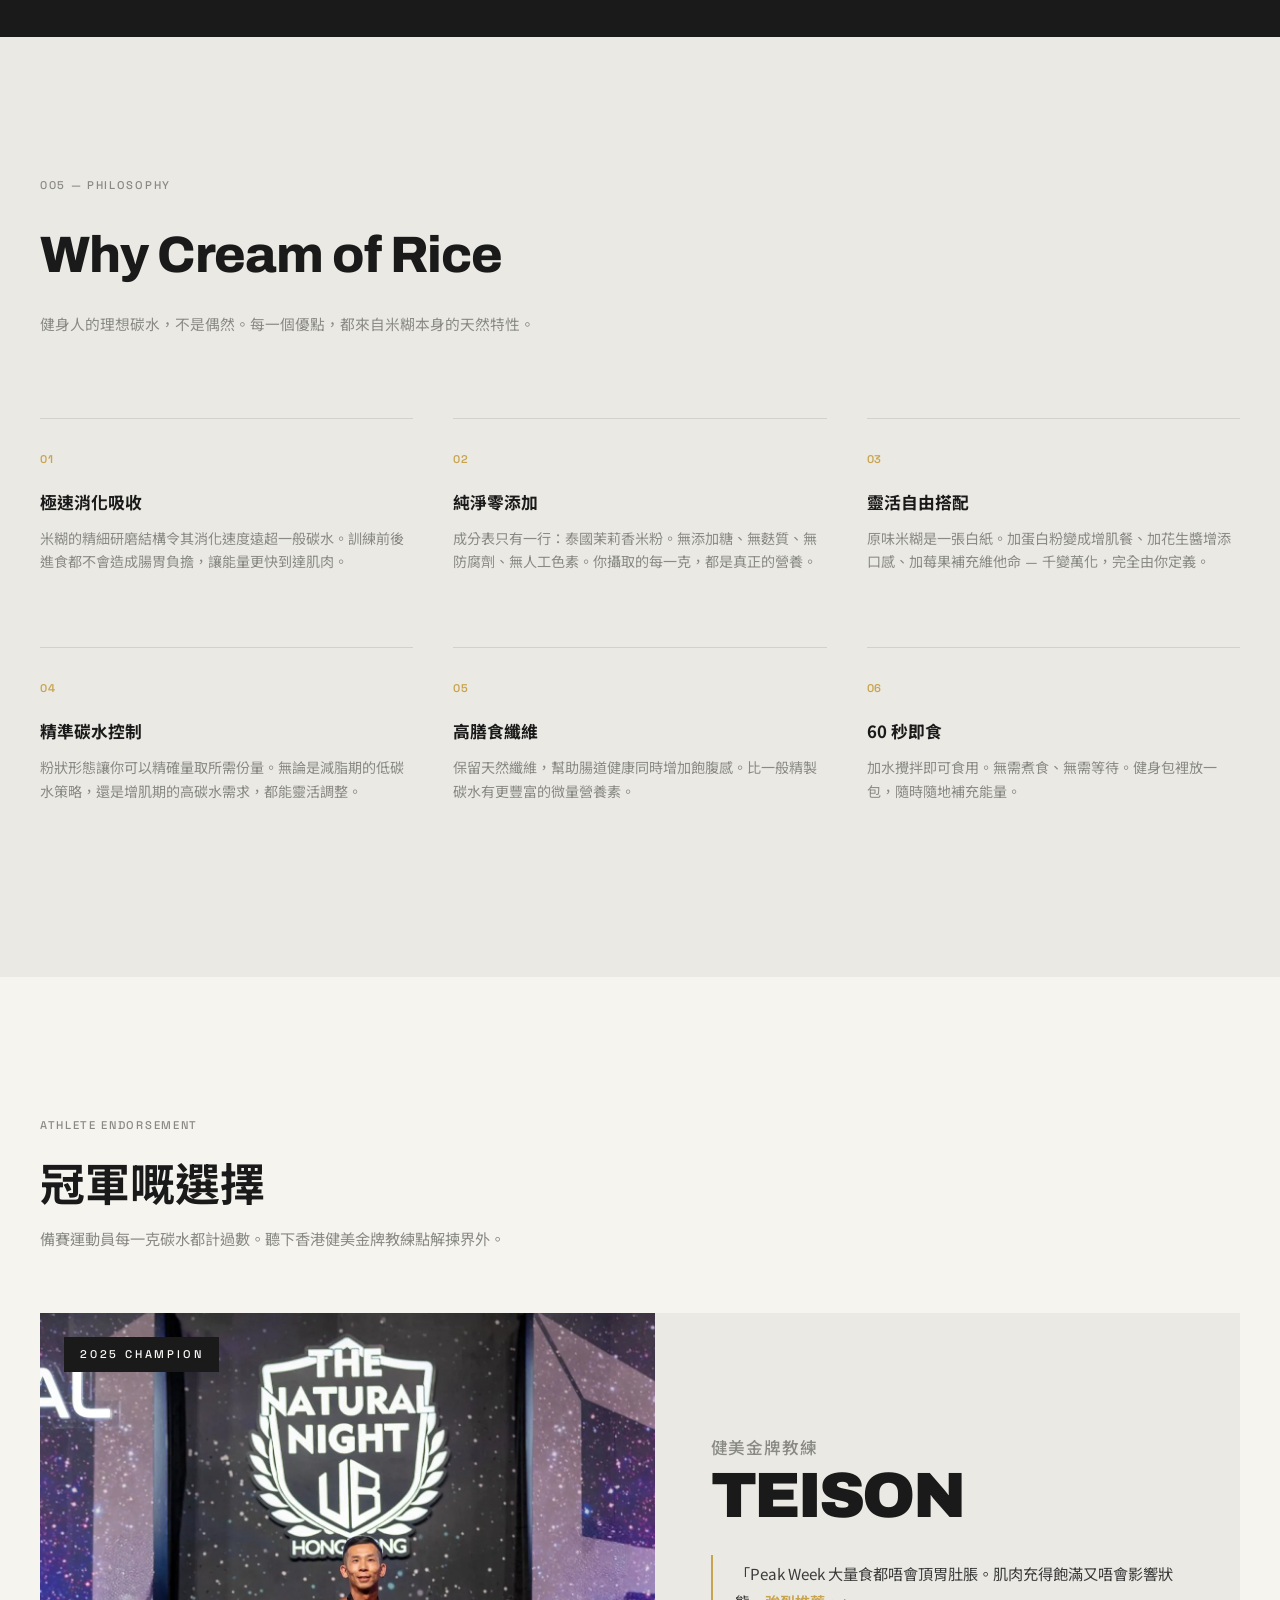
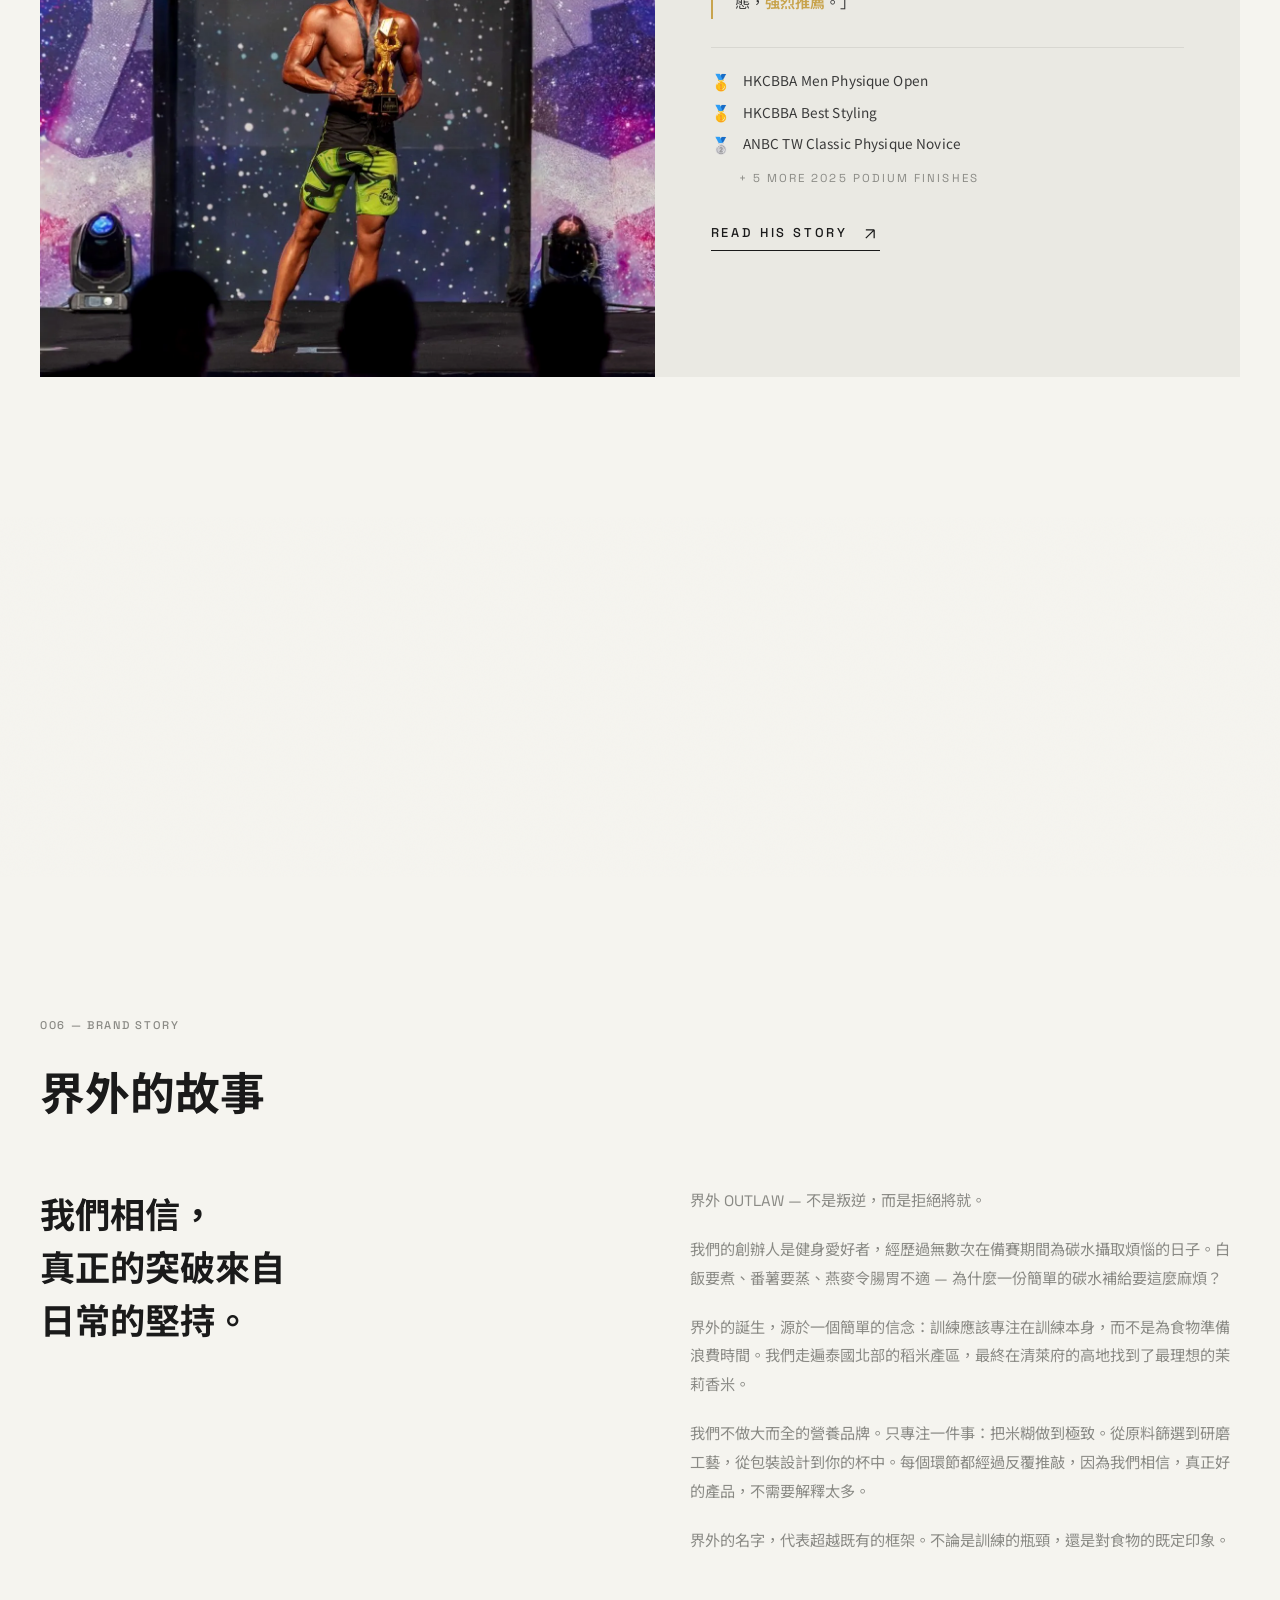
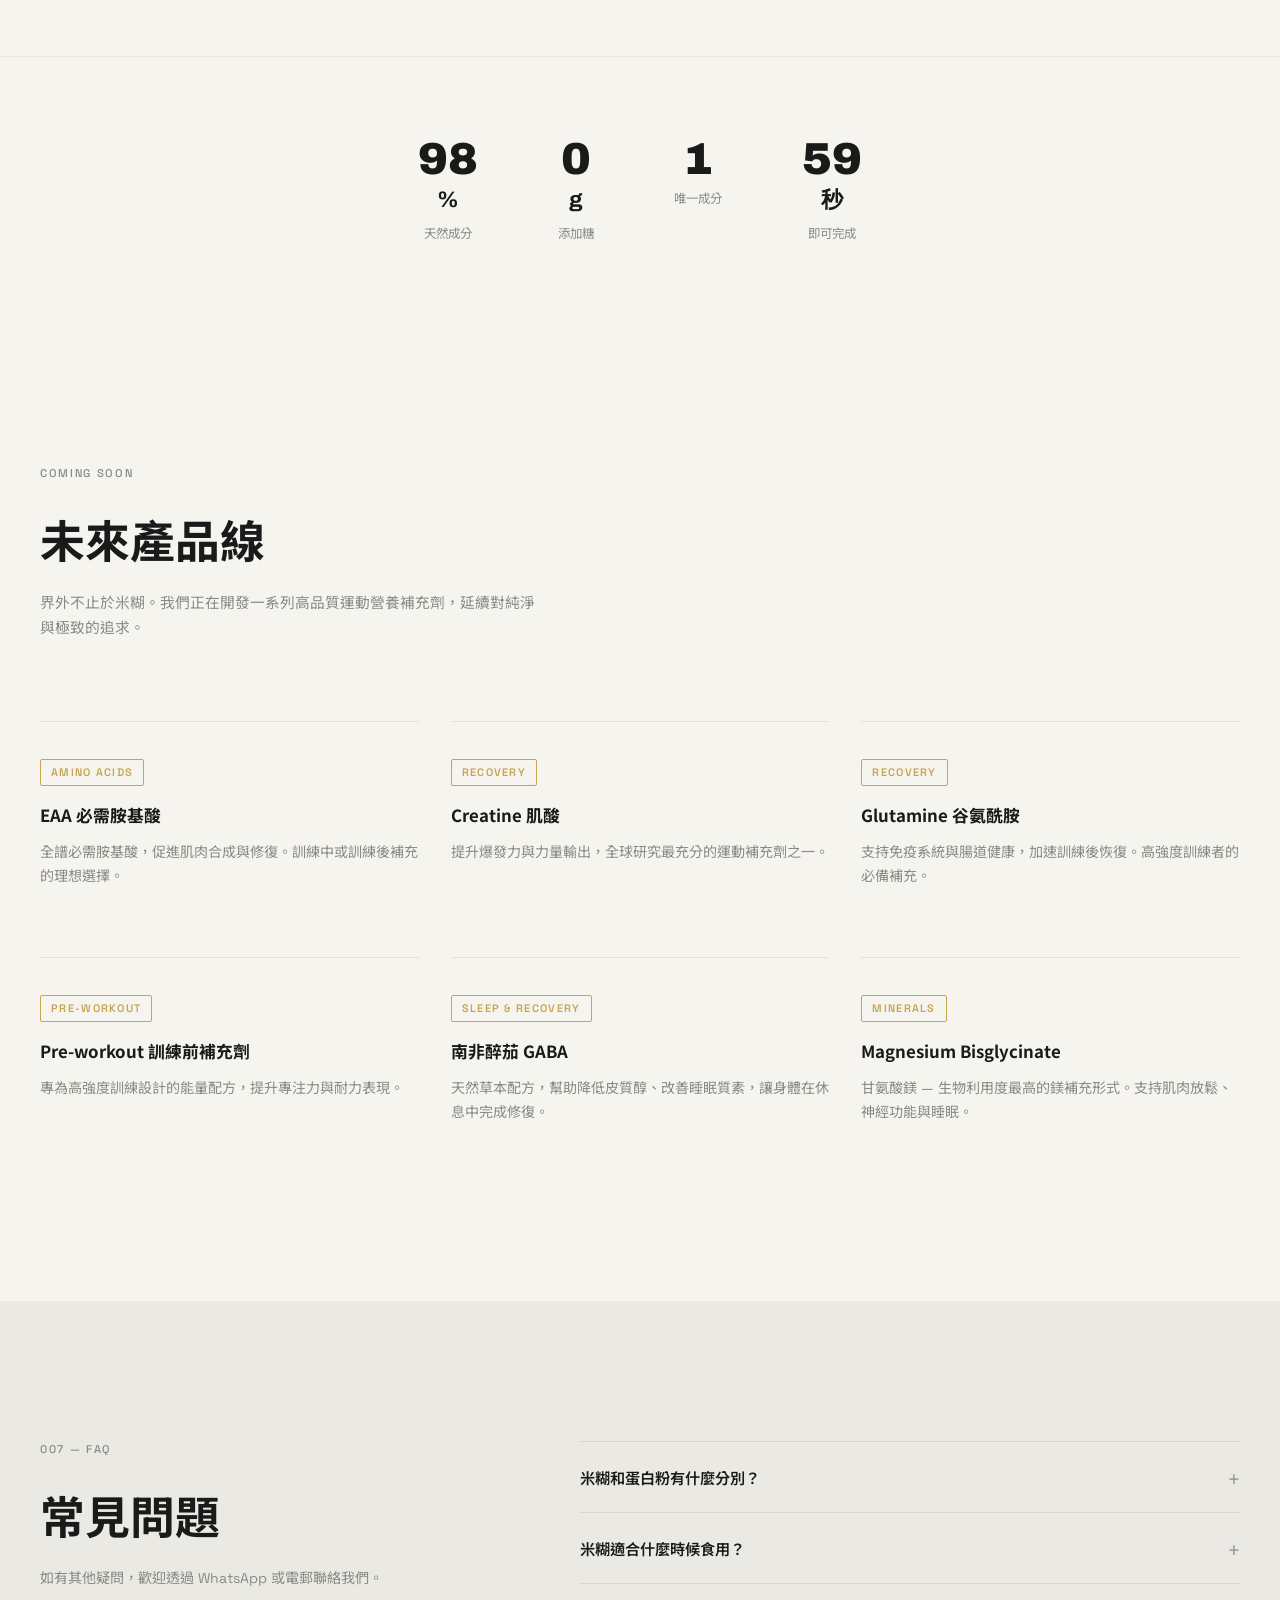
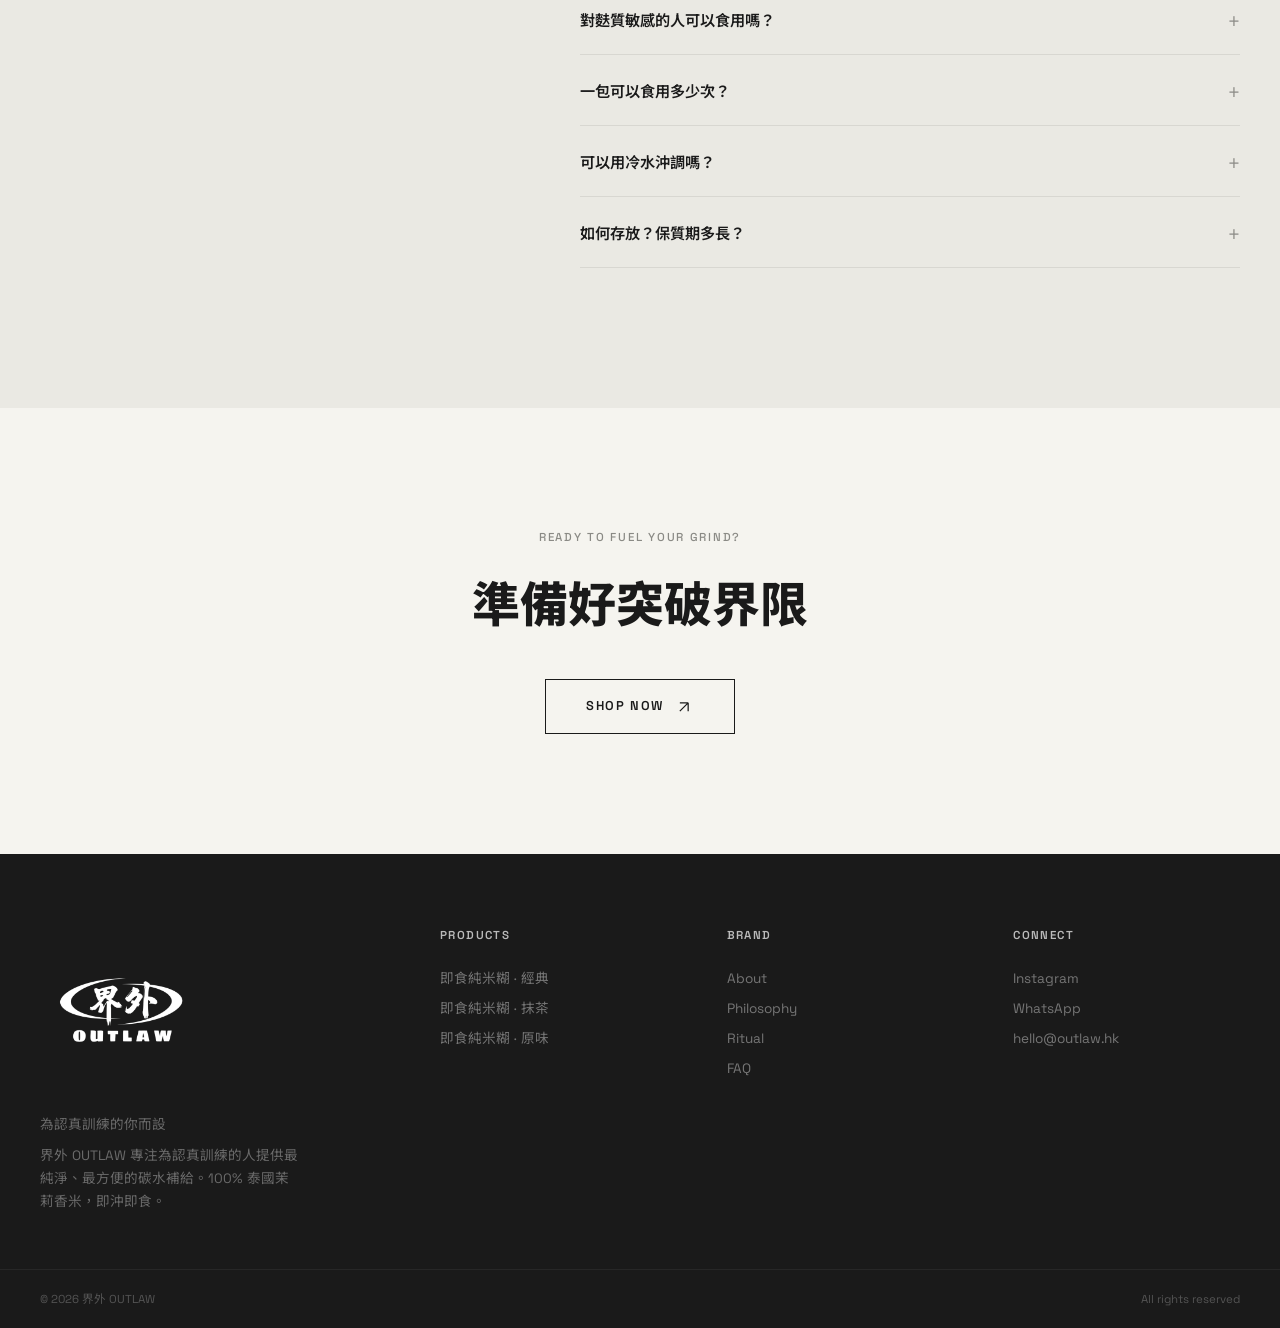
==== commit e0e4b367: "Drop entrance animation on float card — visible from first paint Verified via Element.getAnimations(" ====
--- a/index.html
+++ b/index.html
@@ -4,7 +4,7 @@
   <meta charset="UTF-8">
   <meta name="viewport" content="width=device-width, initial-scale=1.0">
   <title>界外 OUTLAW — Instant Cream of Rice</title>
-  <link rel="stylesheet" href="styles.css?v=20260427b">
+  <link rel="stylesheet" href="styles.css?v=20260427c">
   <link rel="preconnect" href="https://fonts.googleapis.com">
   <link rel="preconnect" href="https://fonts.gstatic.com" crossorigin>
   <link rel="preconnect" href="https://images.unsplash.com" crossorigin>
--- a/styles.css
+++ b/styles.css
@@ -2696,11 +2696,6 @@
 }
 
 /* ========== FLOATING NEW-FLAVOR TEASER CARD ========== */
-@keyframes float-card-in {
-  from { opacity: 0; transform: translateY(24px) scale(0.96); }
-  to   { opacity: 1; transform: translateY(0) scale(1); }
-}
-
 .float-card {
   position: fixed;
   bottom: 28px;
@@ -2713,8 +2708,6 @@
     0 12px 32px -8px rgba(0, 0, 0, 0.18),
     0 32px 64px -16px rgba(0, 0, 0, 0.18);
   border: 1px solid rgba(0, 0, 0, 0.06);
-  /* Animation runs on first paint and stays at the final frame */
-  animation: float-card-in 0.7s var(--ease-out) 0.4s both;
 }
 
 .float-card-link {
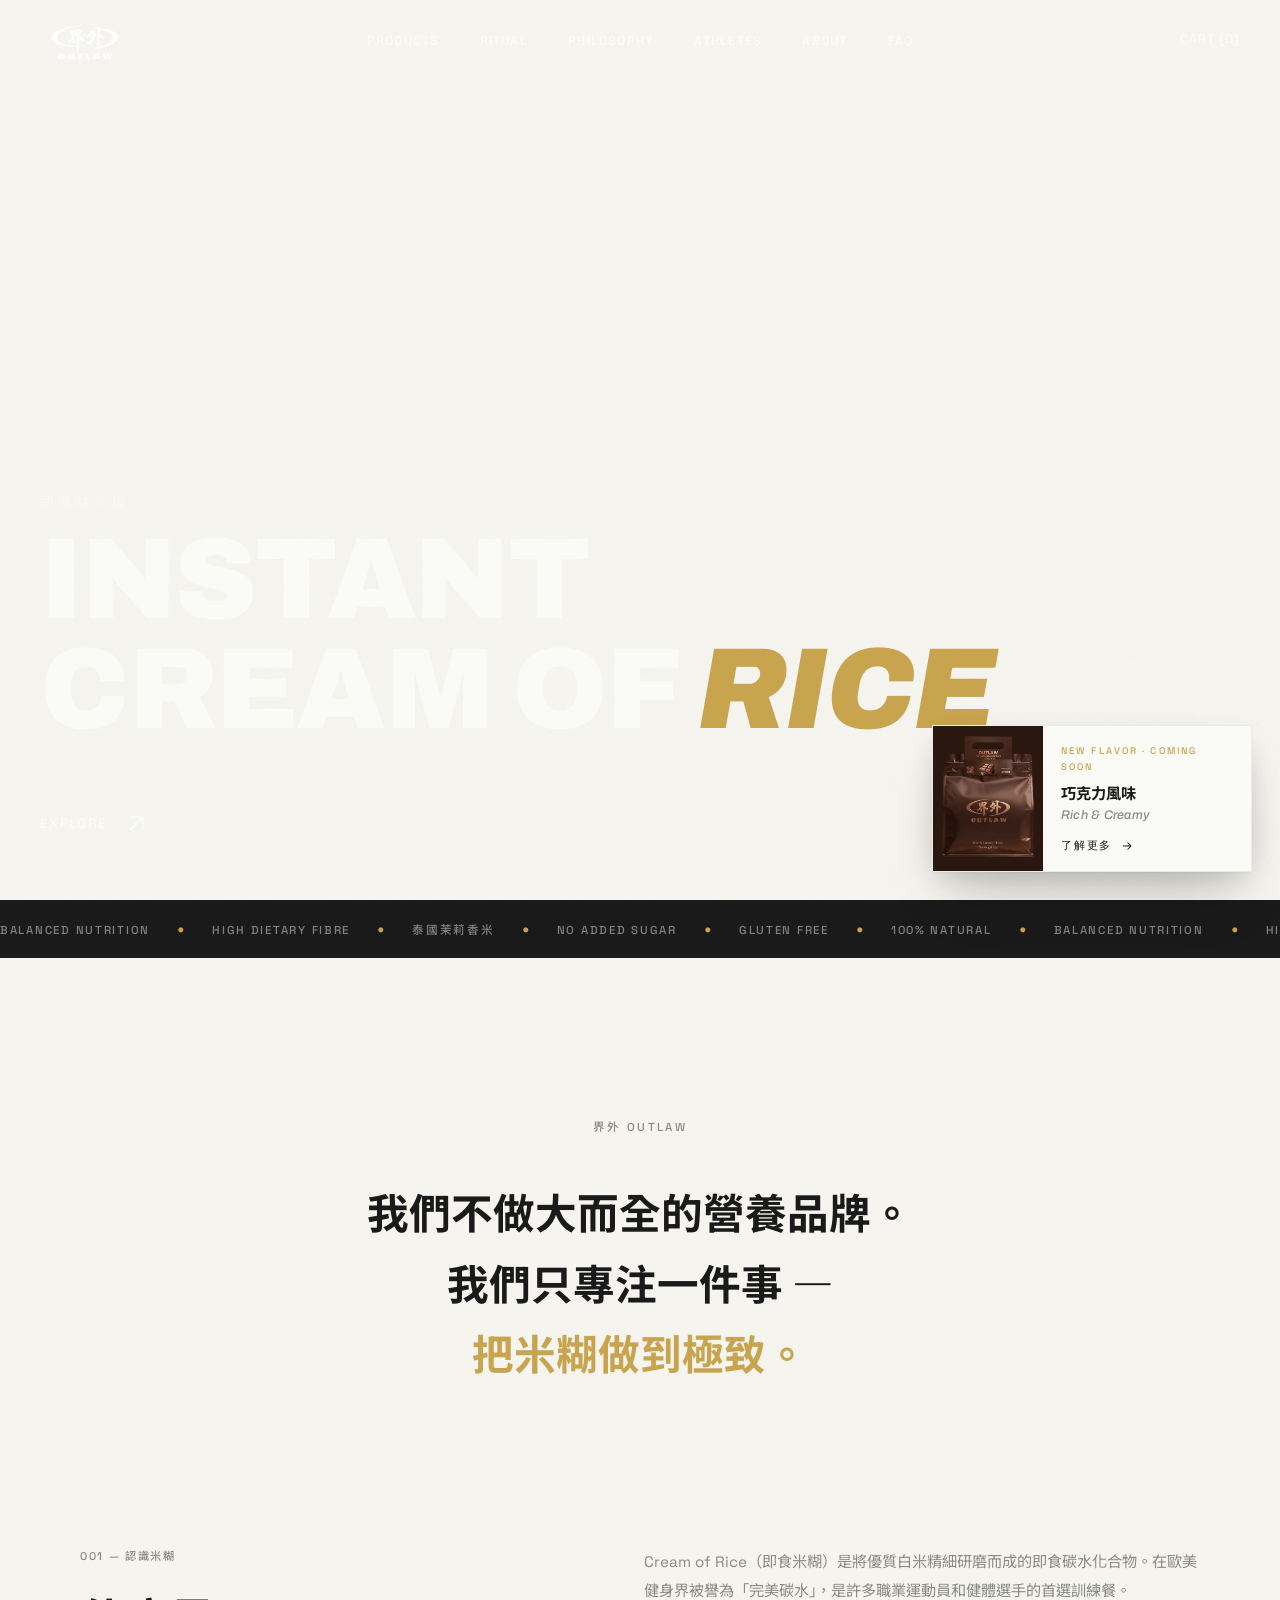
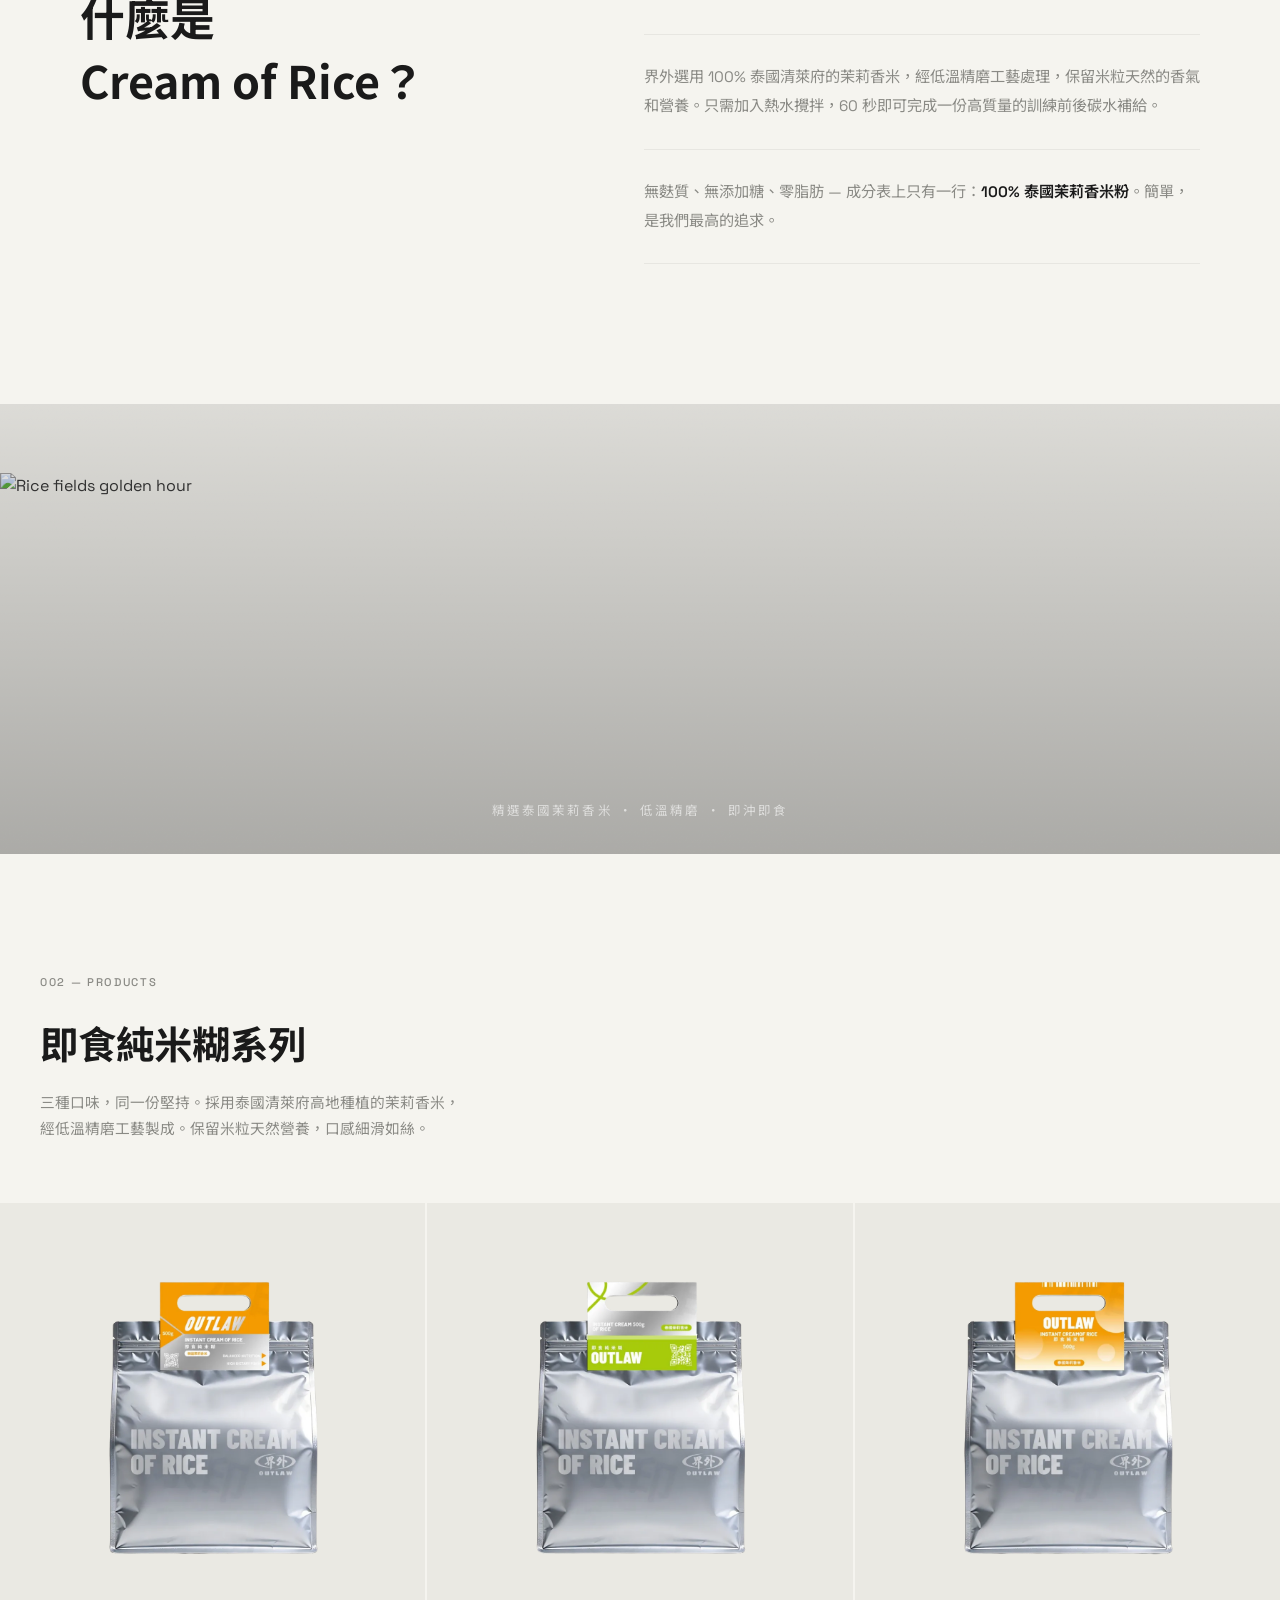
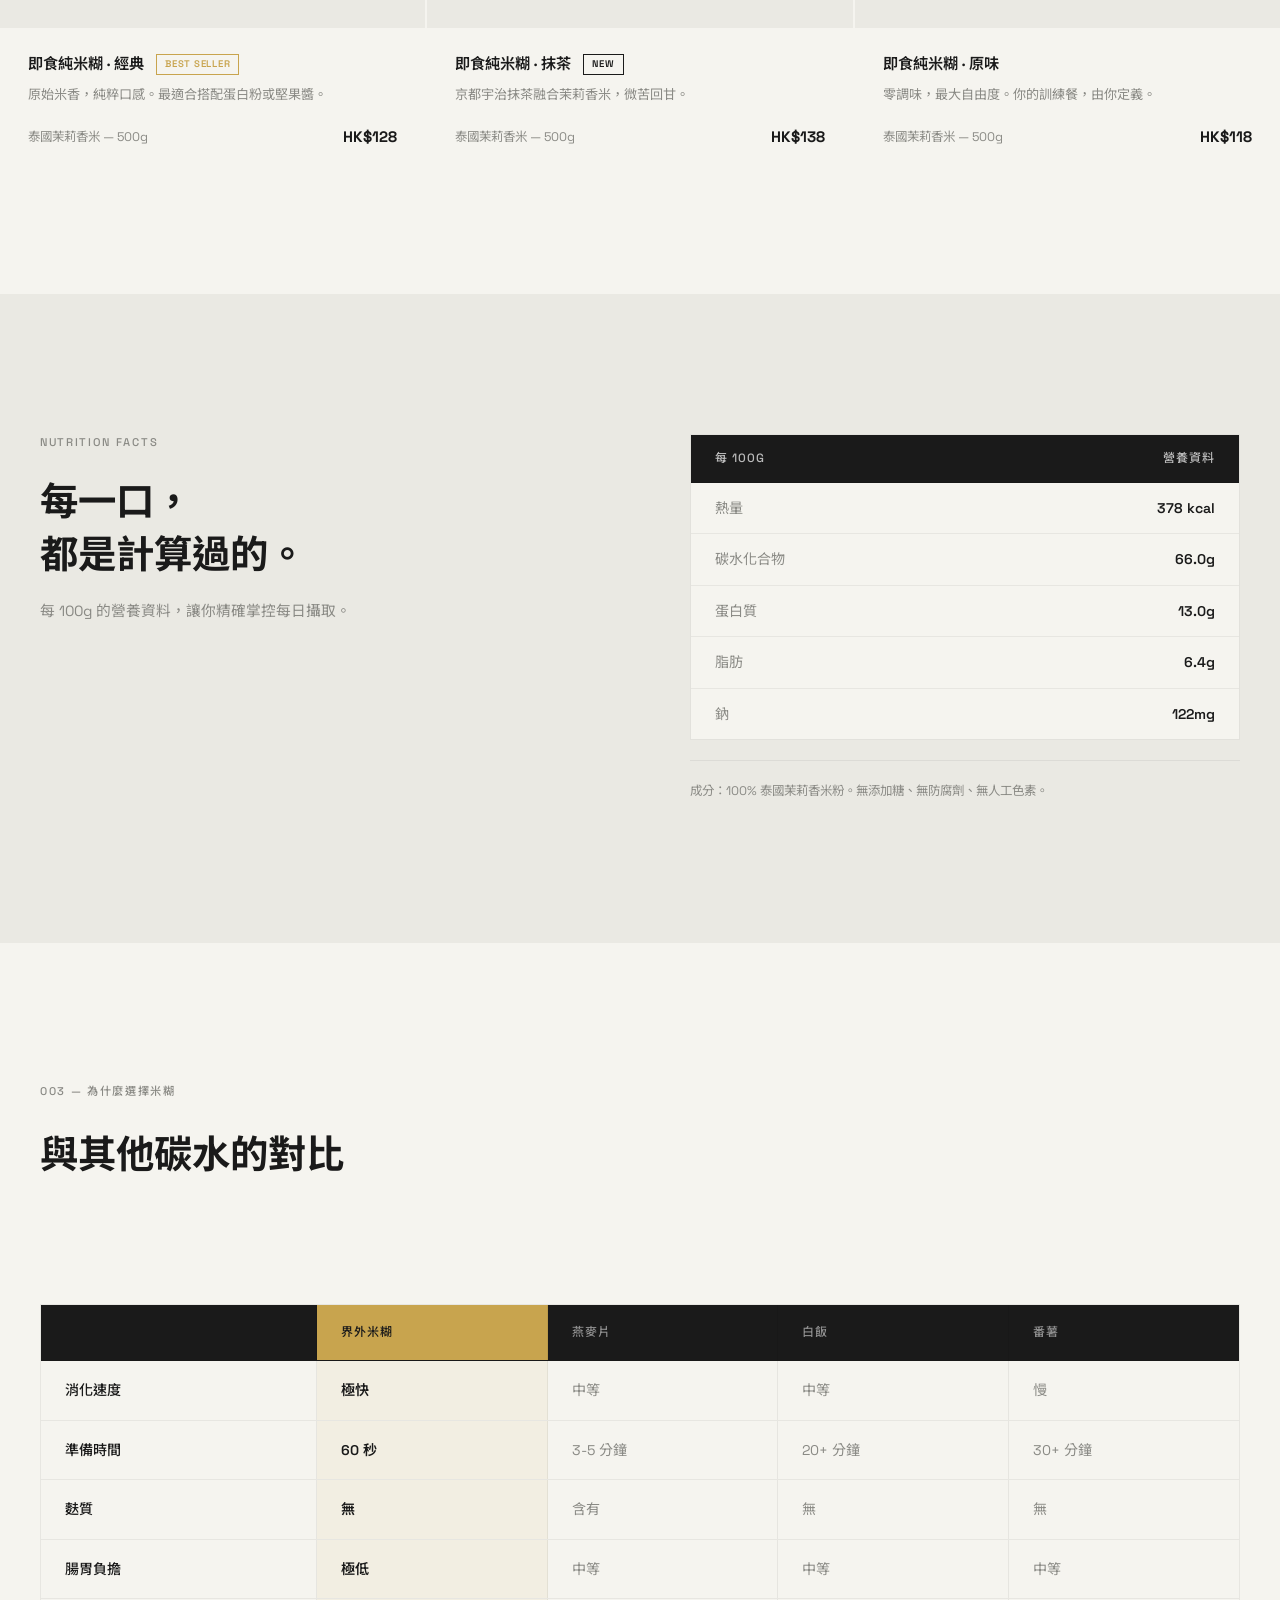
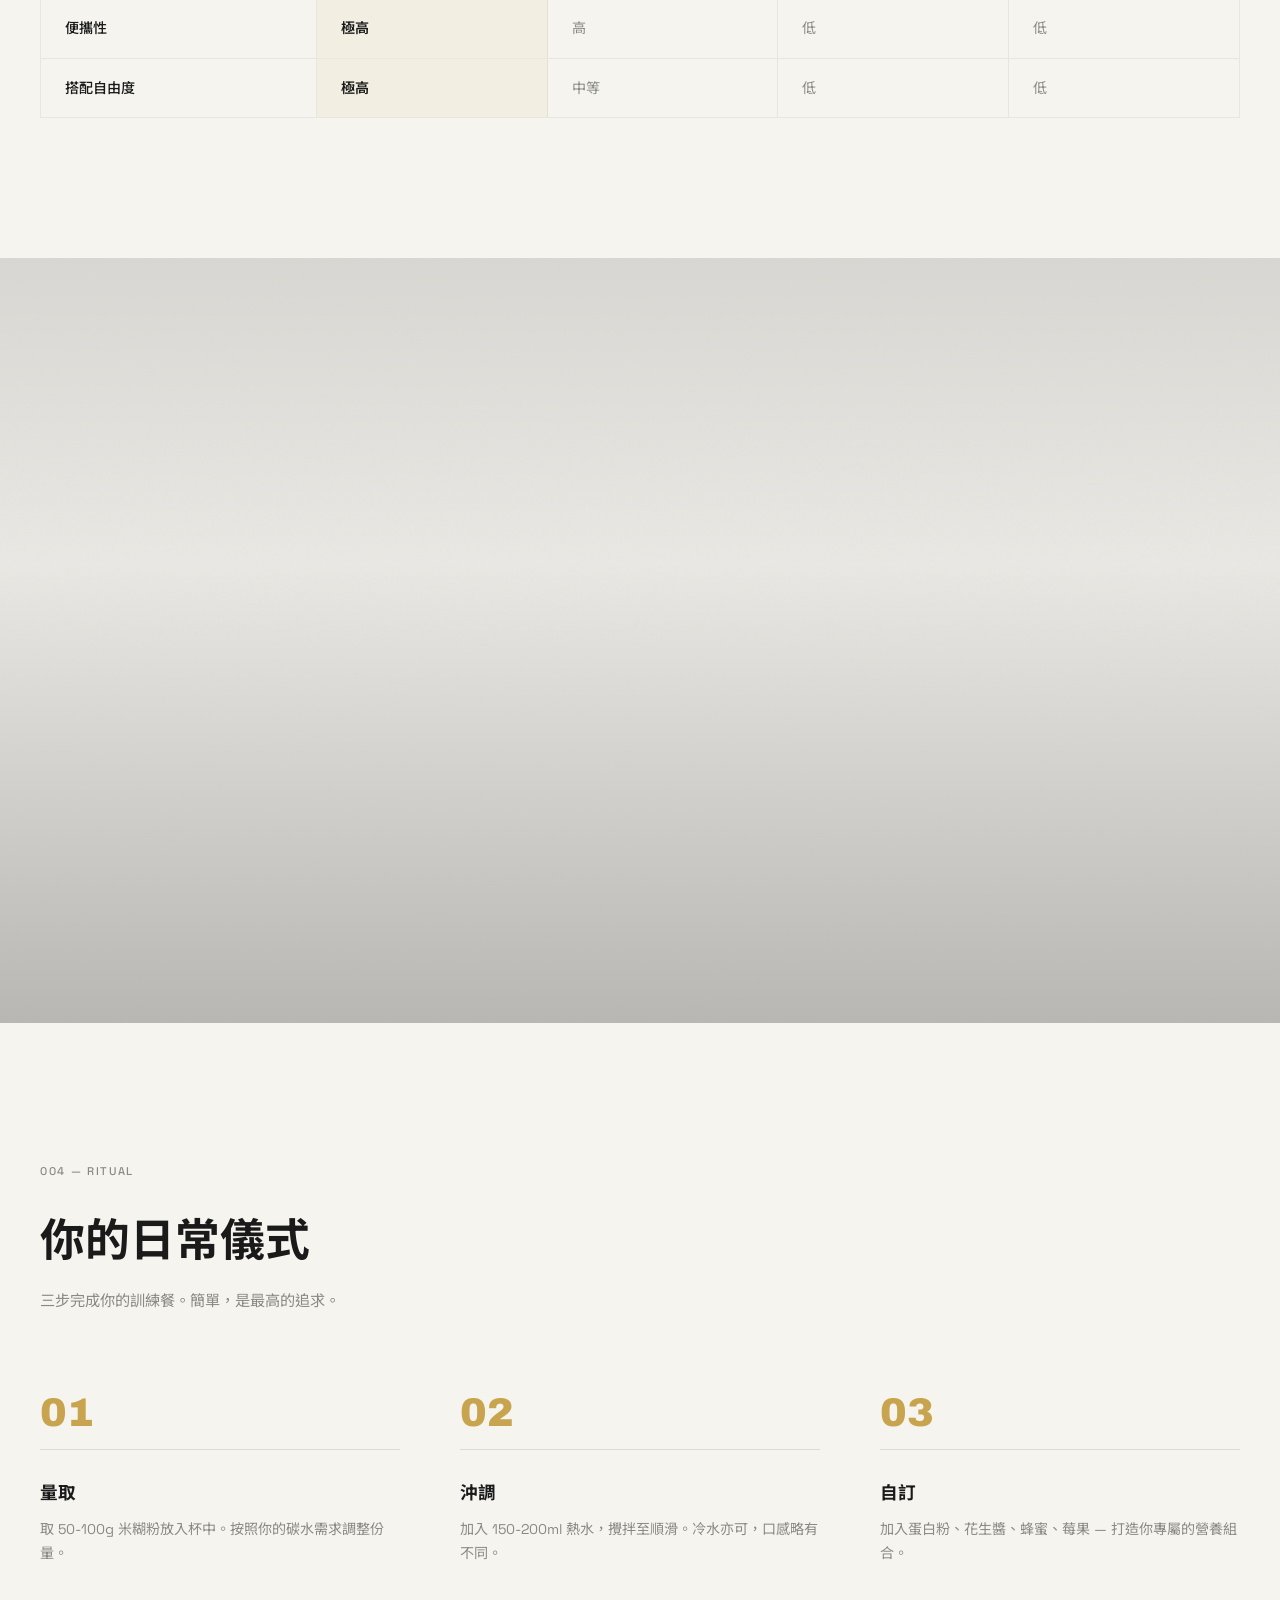
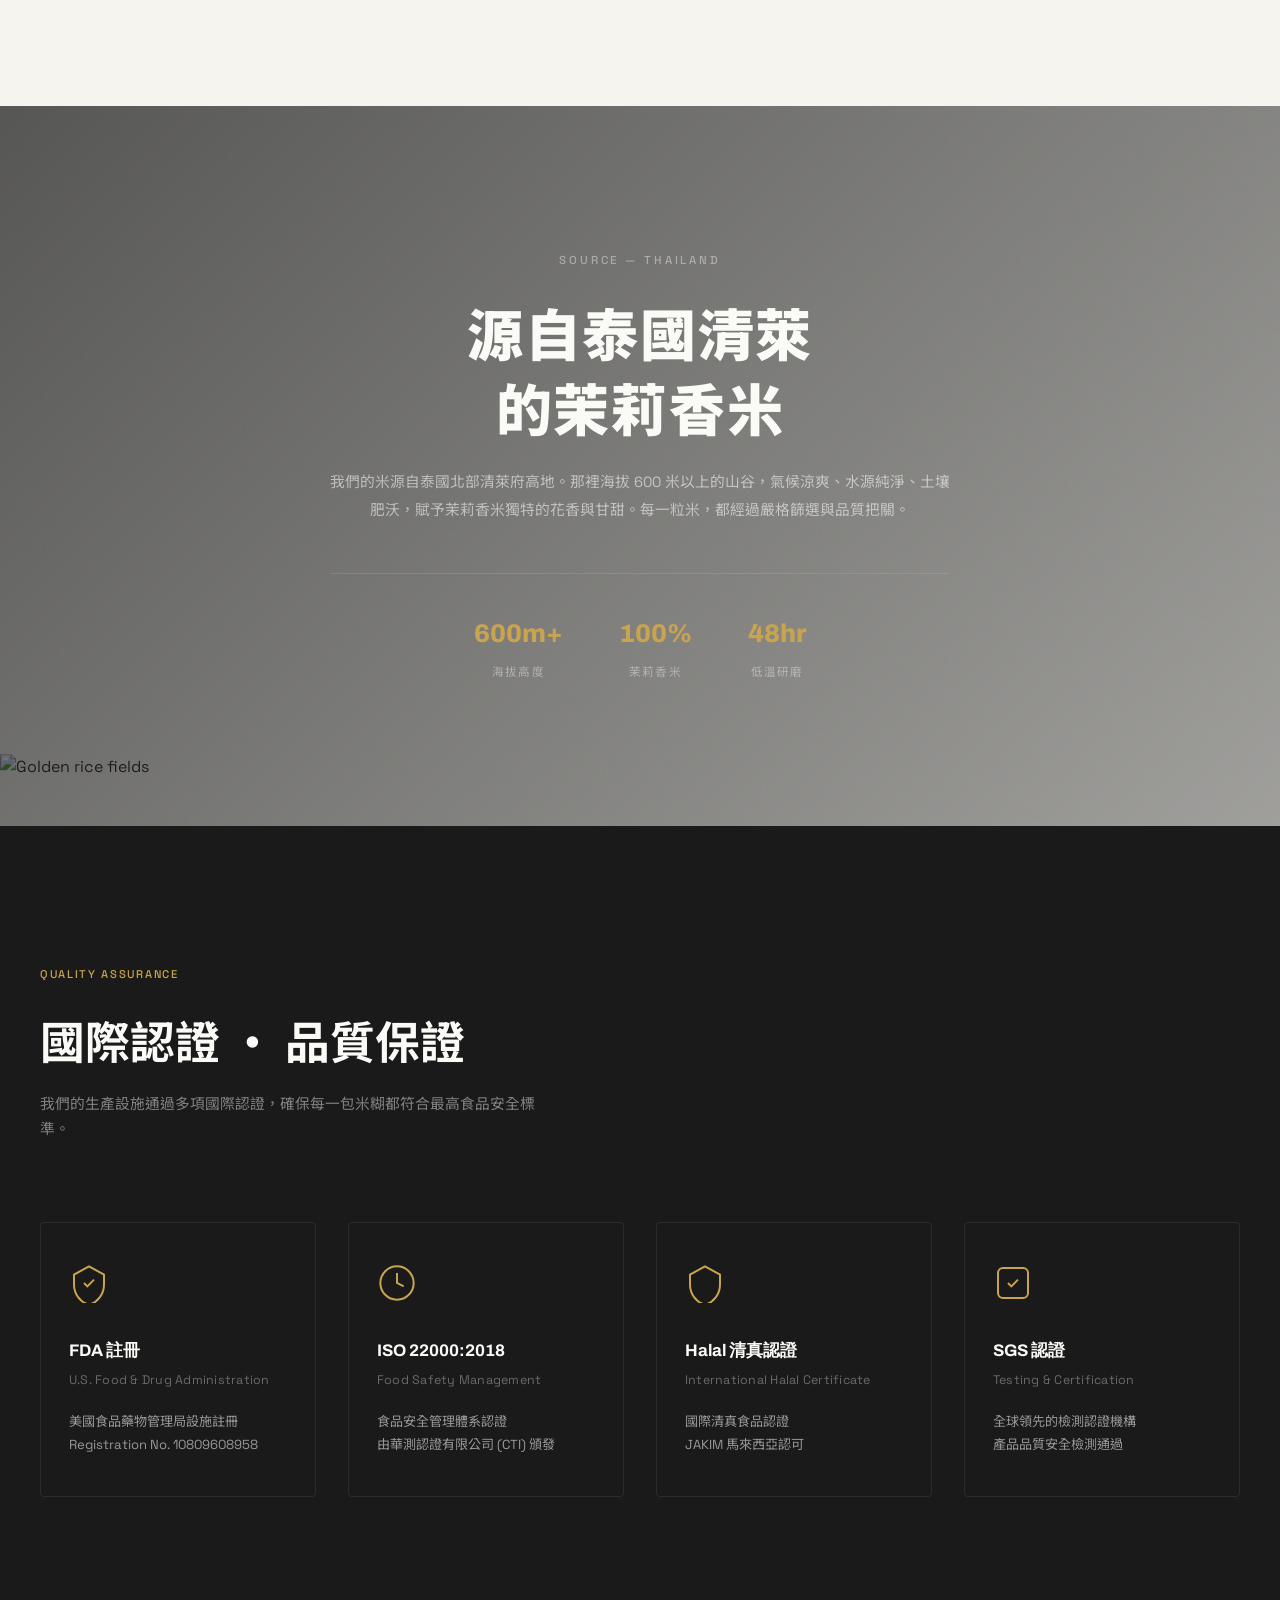
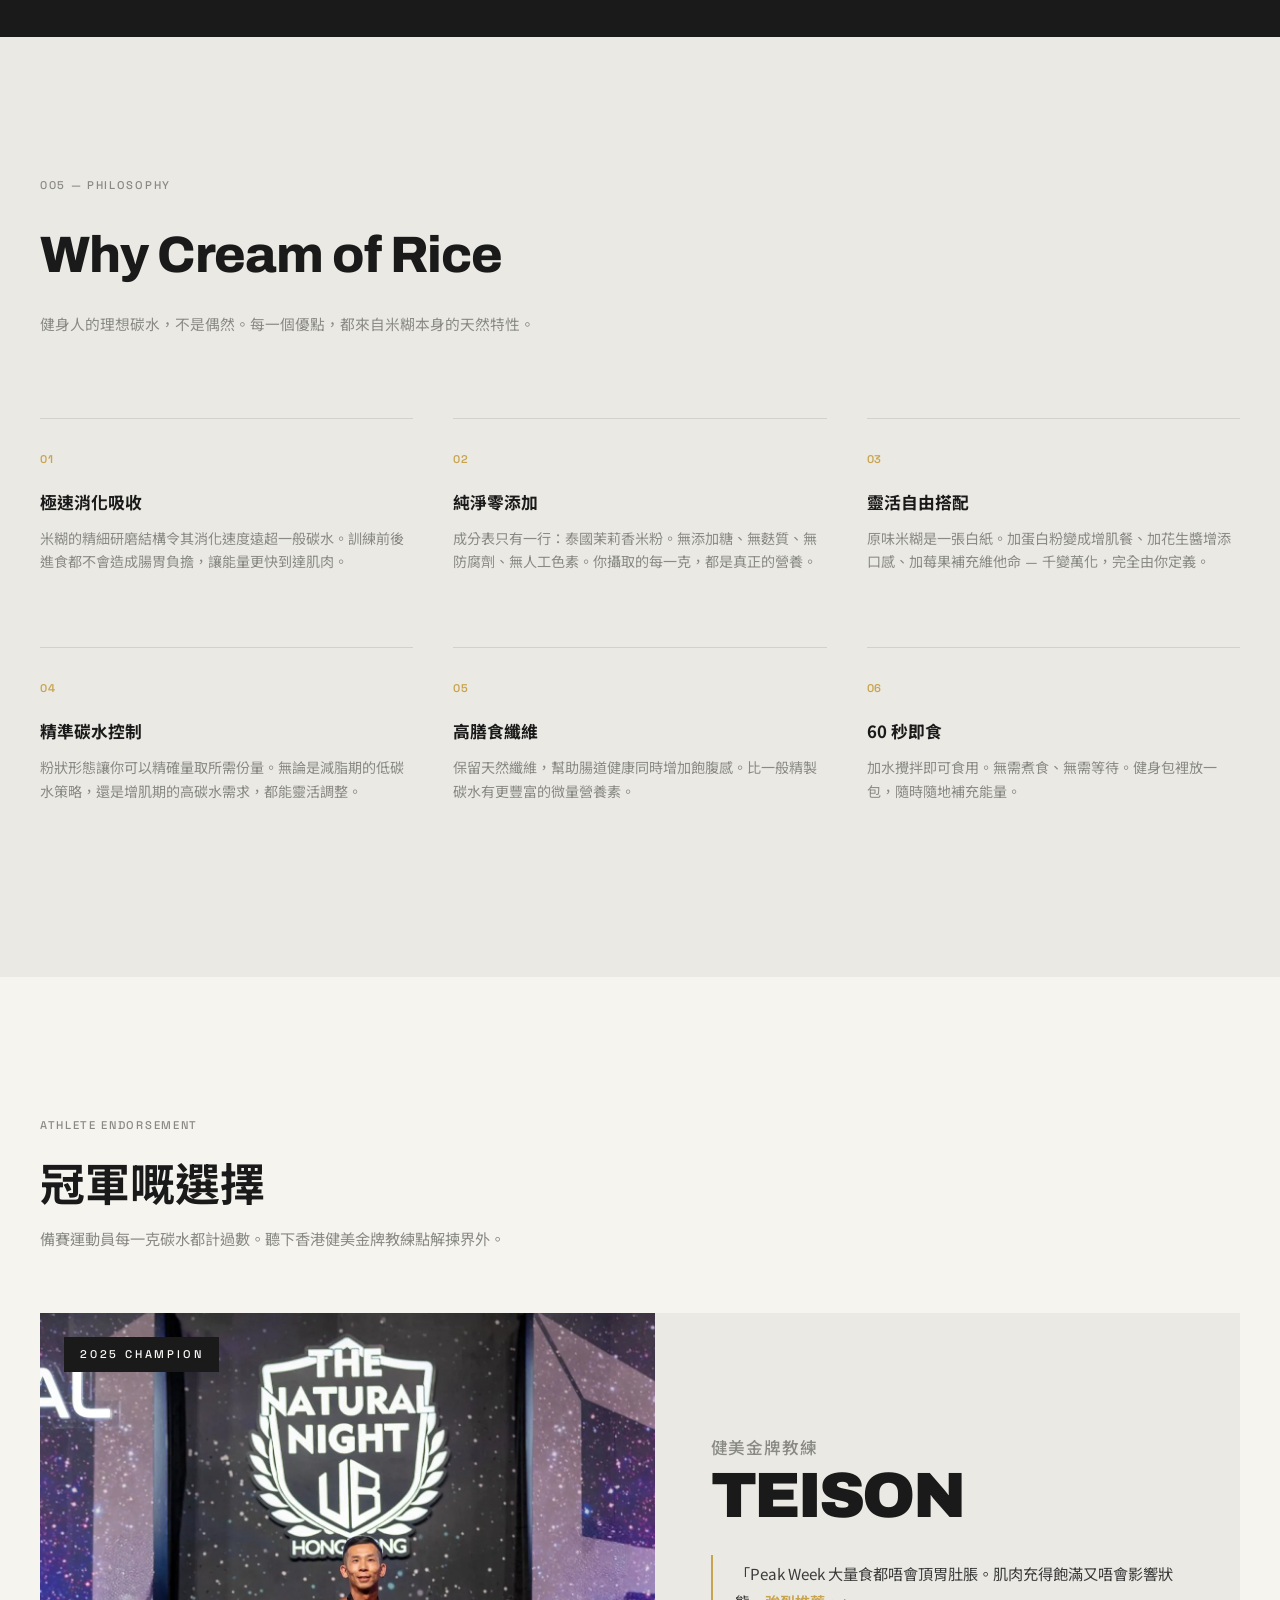
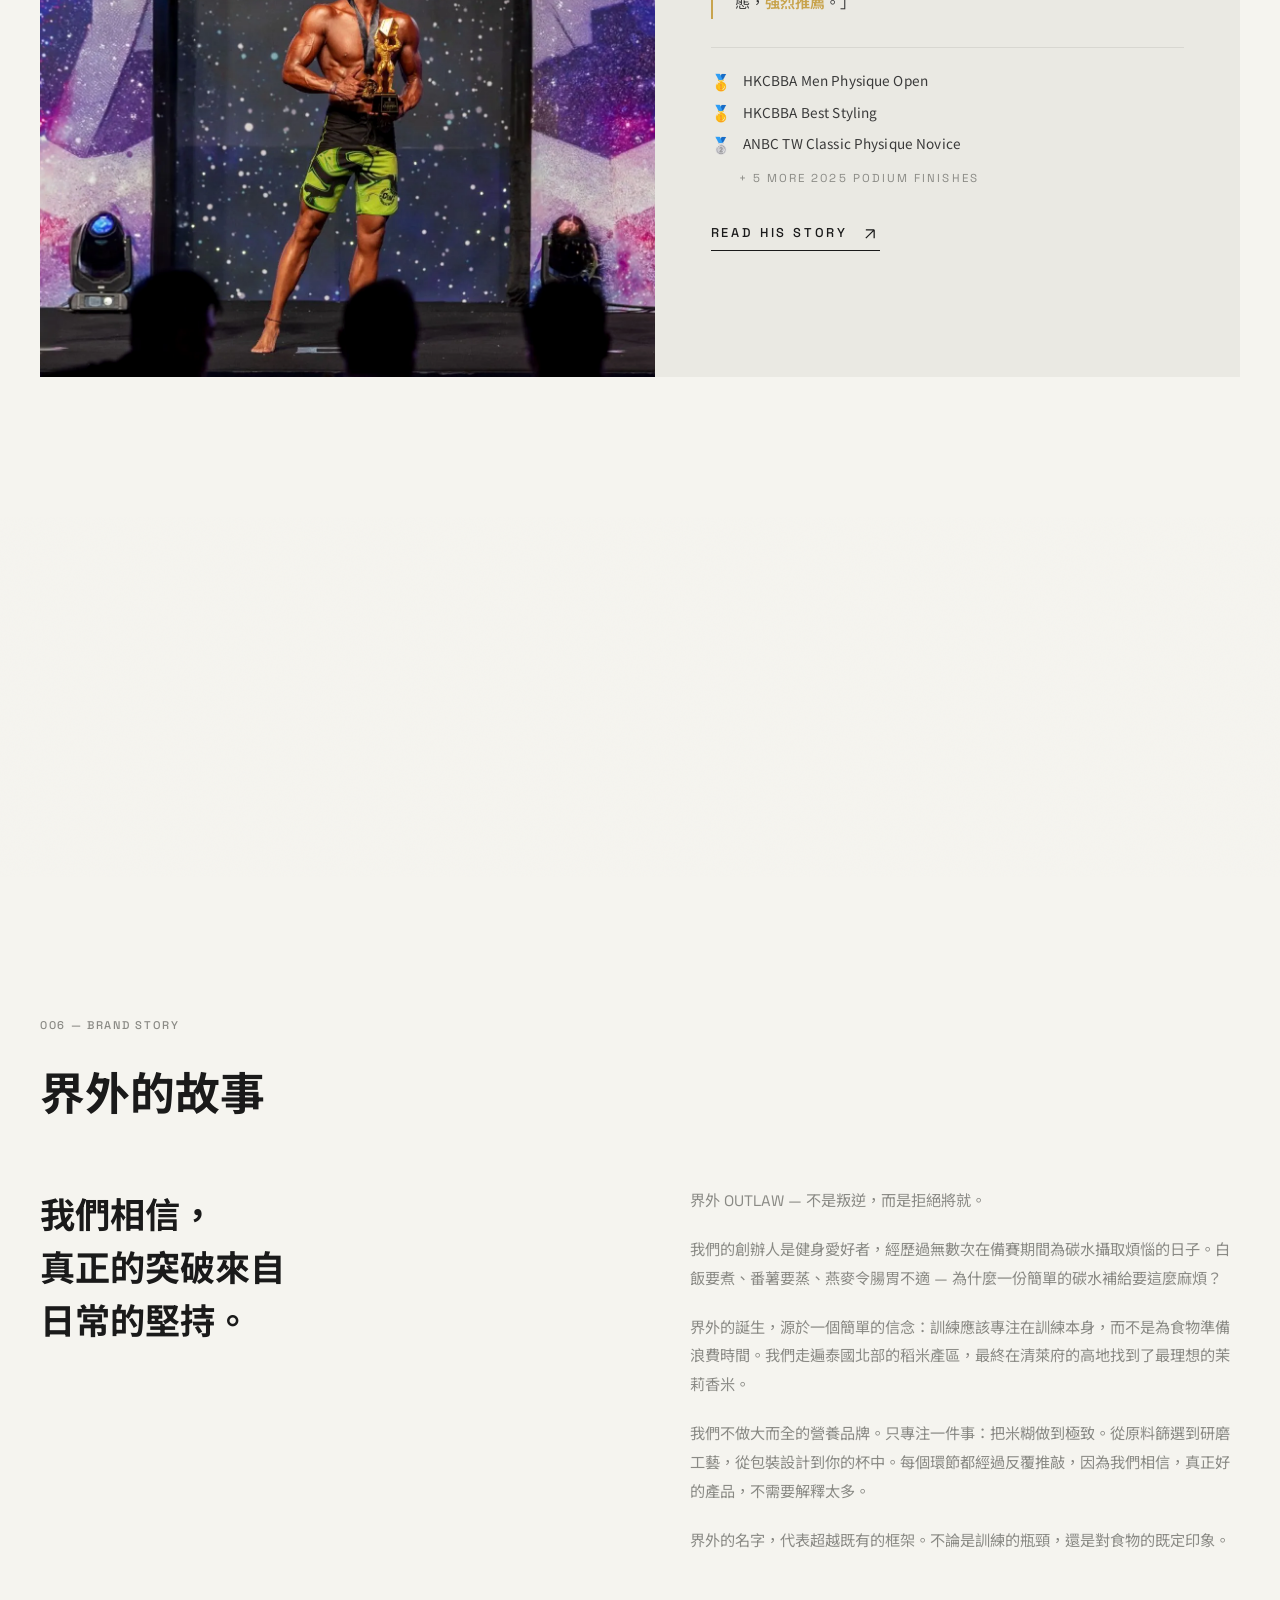
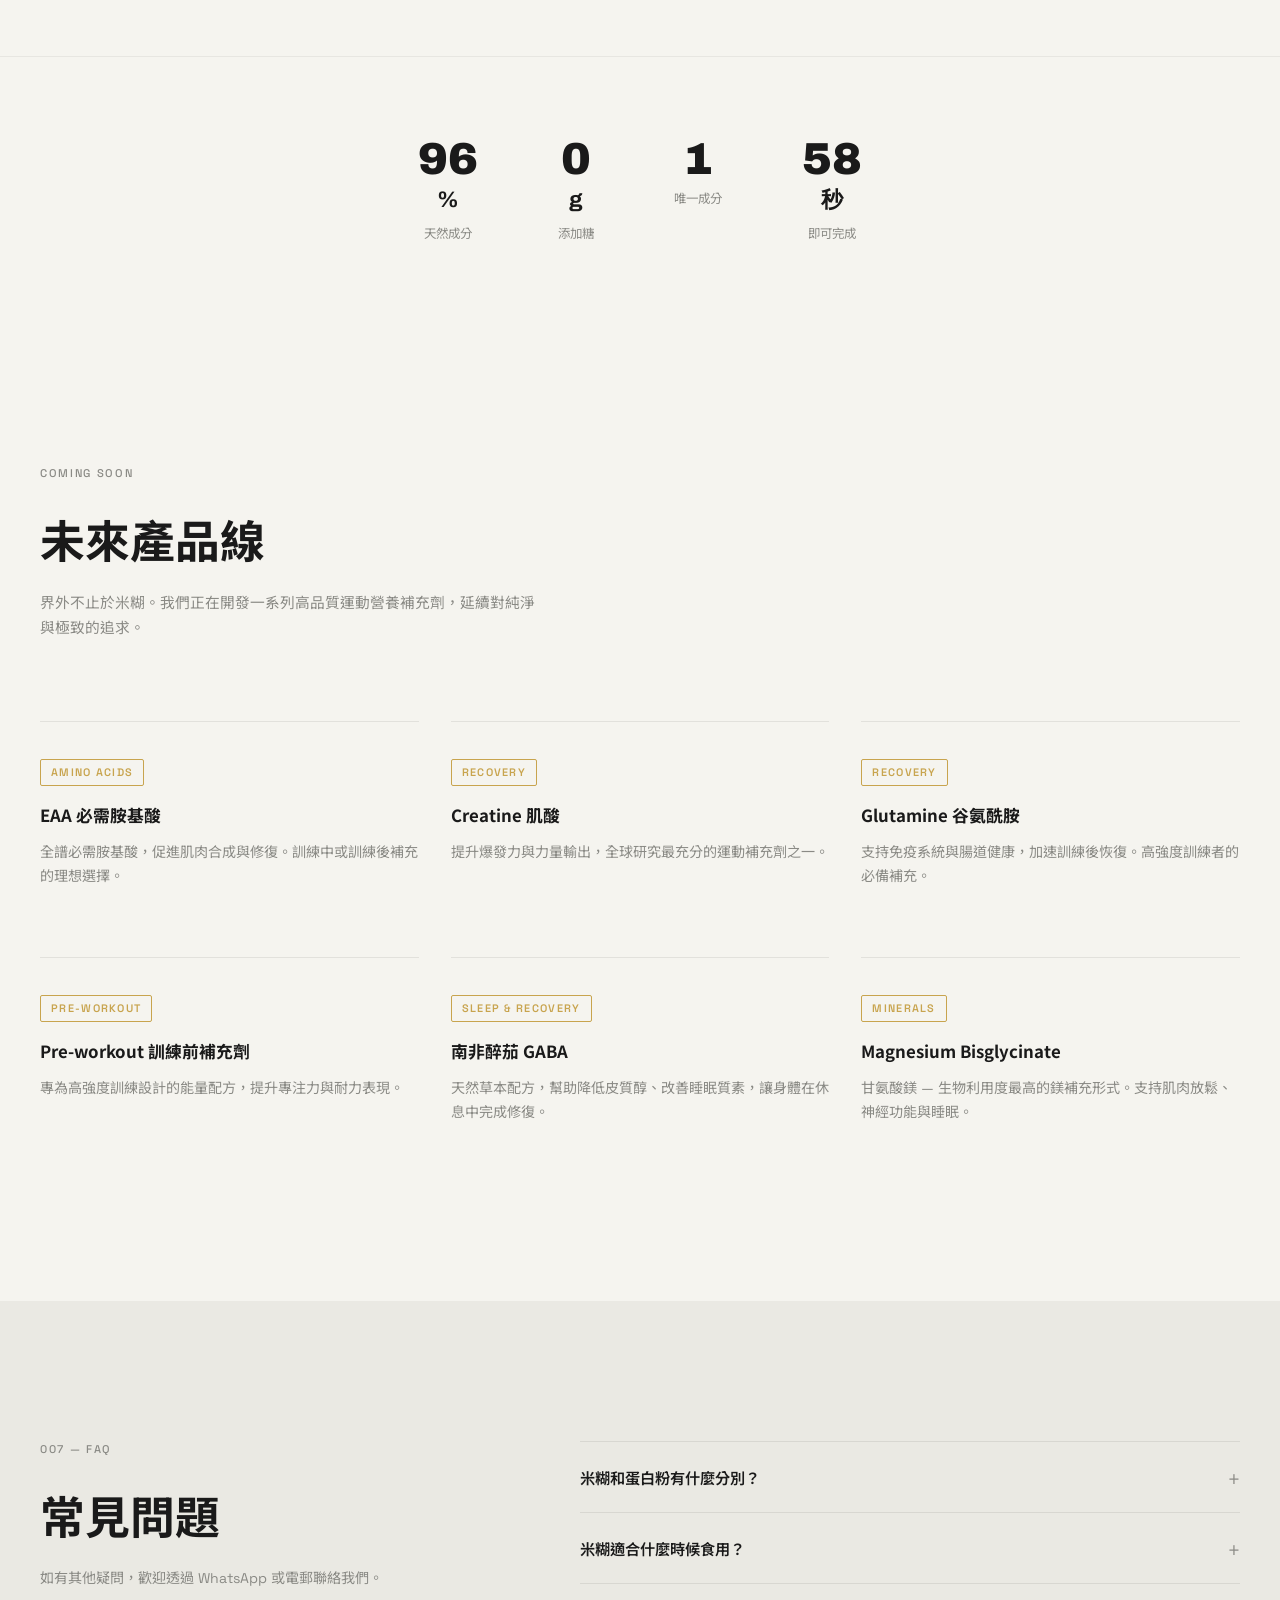
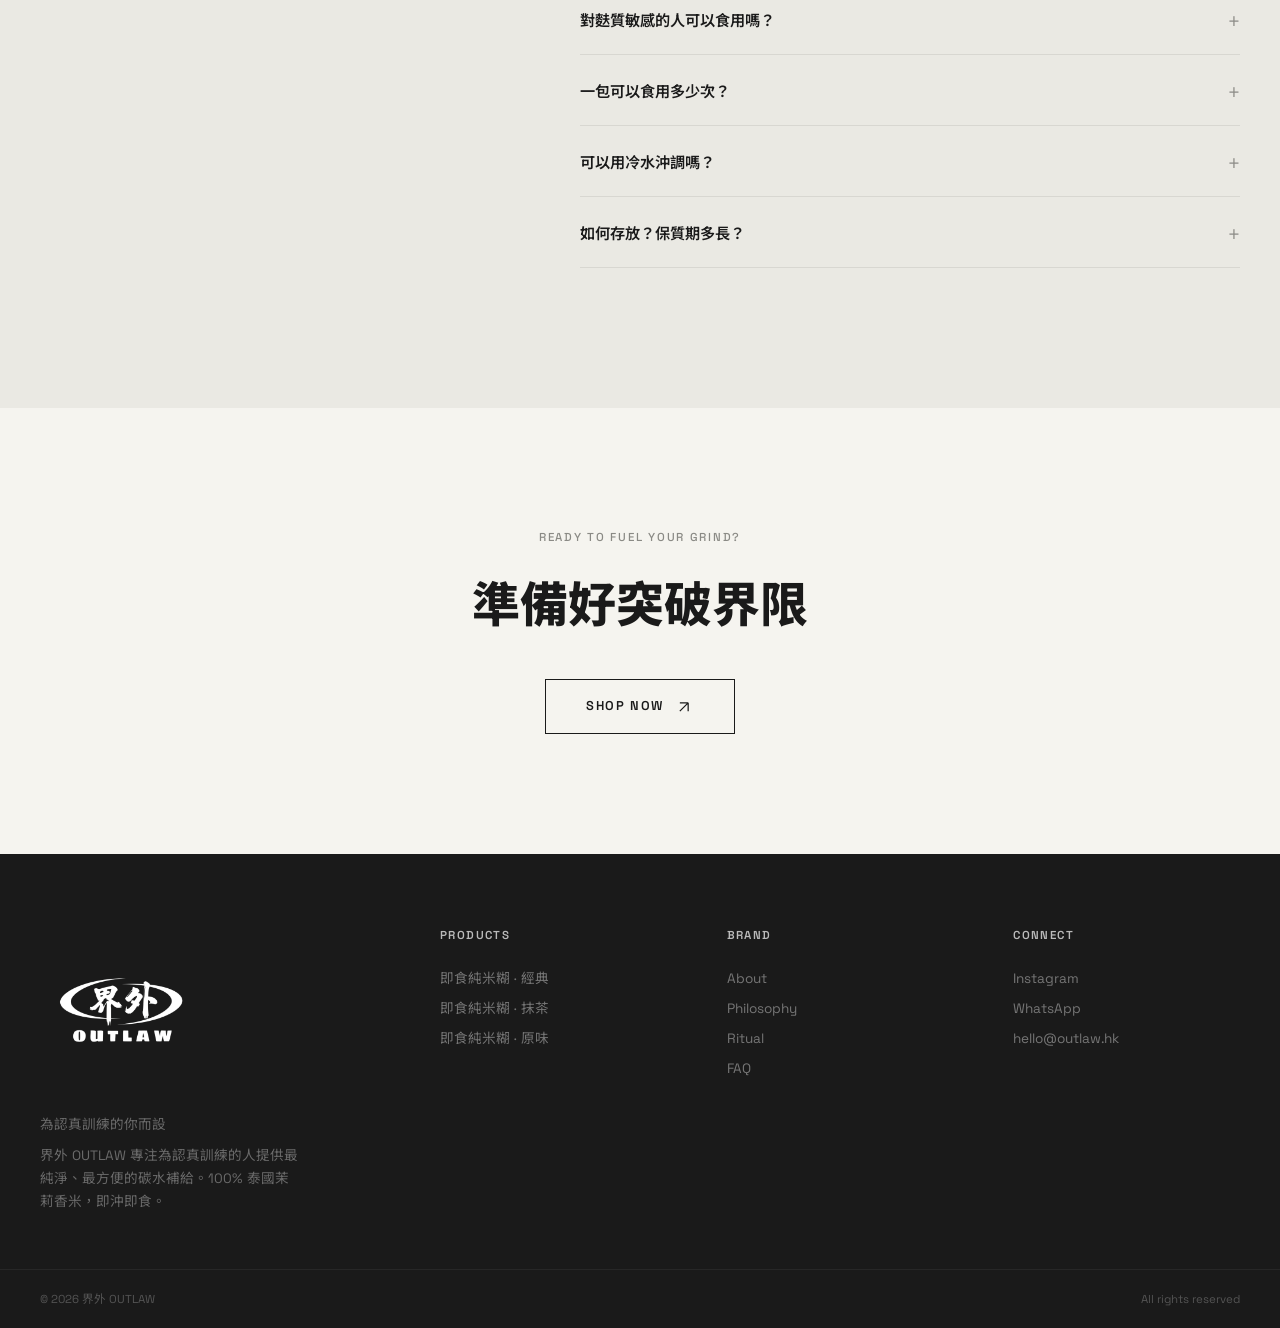
==== commit 000fdff4: "Eager-load float card image — lazy doesn't fire for fixed positioning Verified the image was stuck a" ====
--- a/index.html
+++ b/index.html
@@ -818,7 +818,7 @@
   <aside class="float-card" id="floatCard" aria-label="新口味預告">
     <a href="#products" class="float-card-link">
       <div class="float-card-img">
-        <img src="images/product-chocolate.webp" alt="界外朱古力風味即食純米糊預告" loading="lazy" decoding="async" width="280" height="280">
+        <img src="images/product-chocolate.webp" alt="界外朱古力風味即食純米糊預告" loading="eager" decoding="async" width="280" height="280">
       </div>
       <div class="float-card-body">
         <span class="float-card-tag">New Flavor · Coming Soon</span>
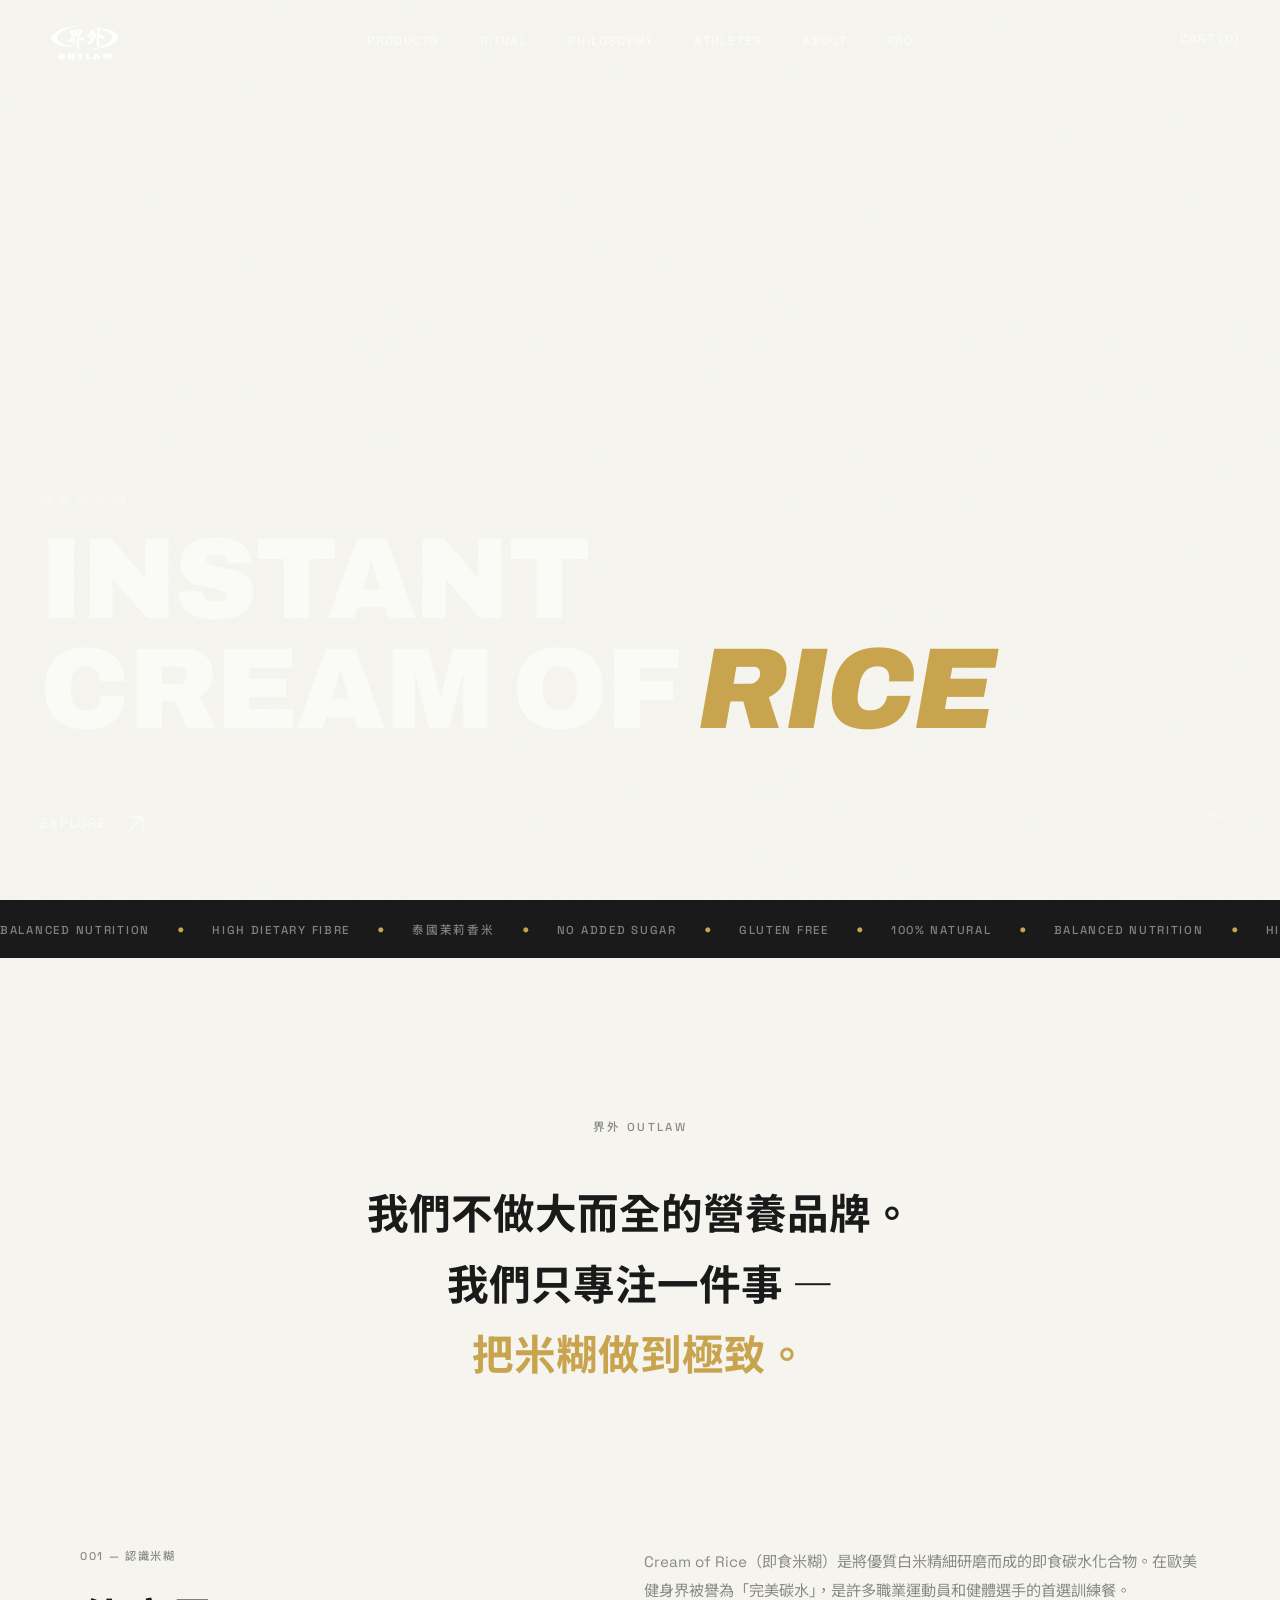
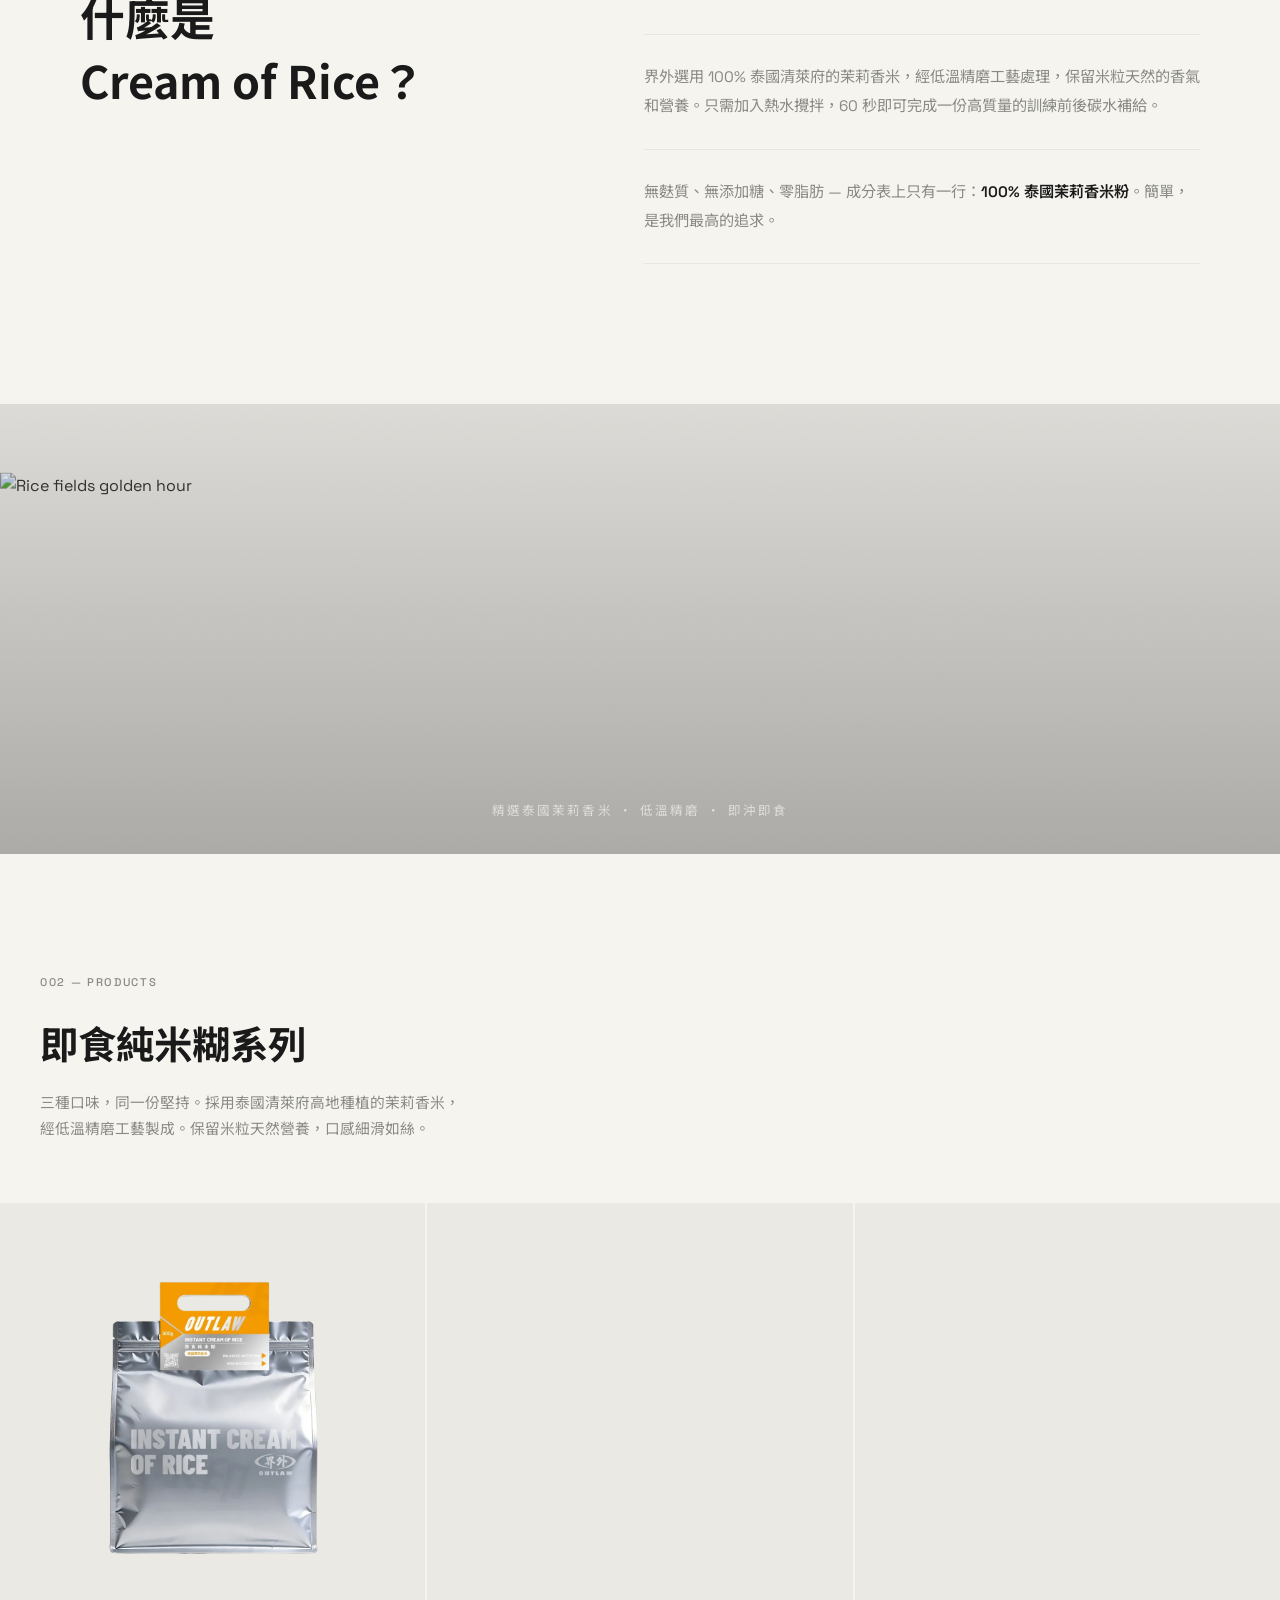
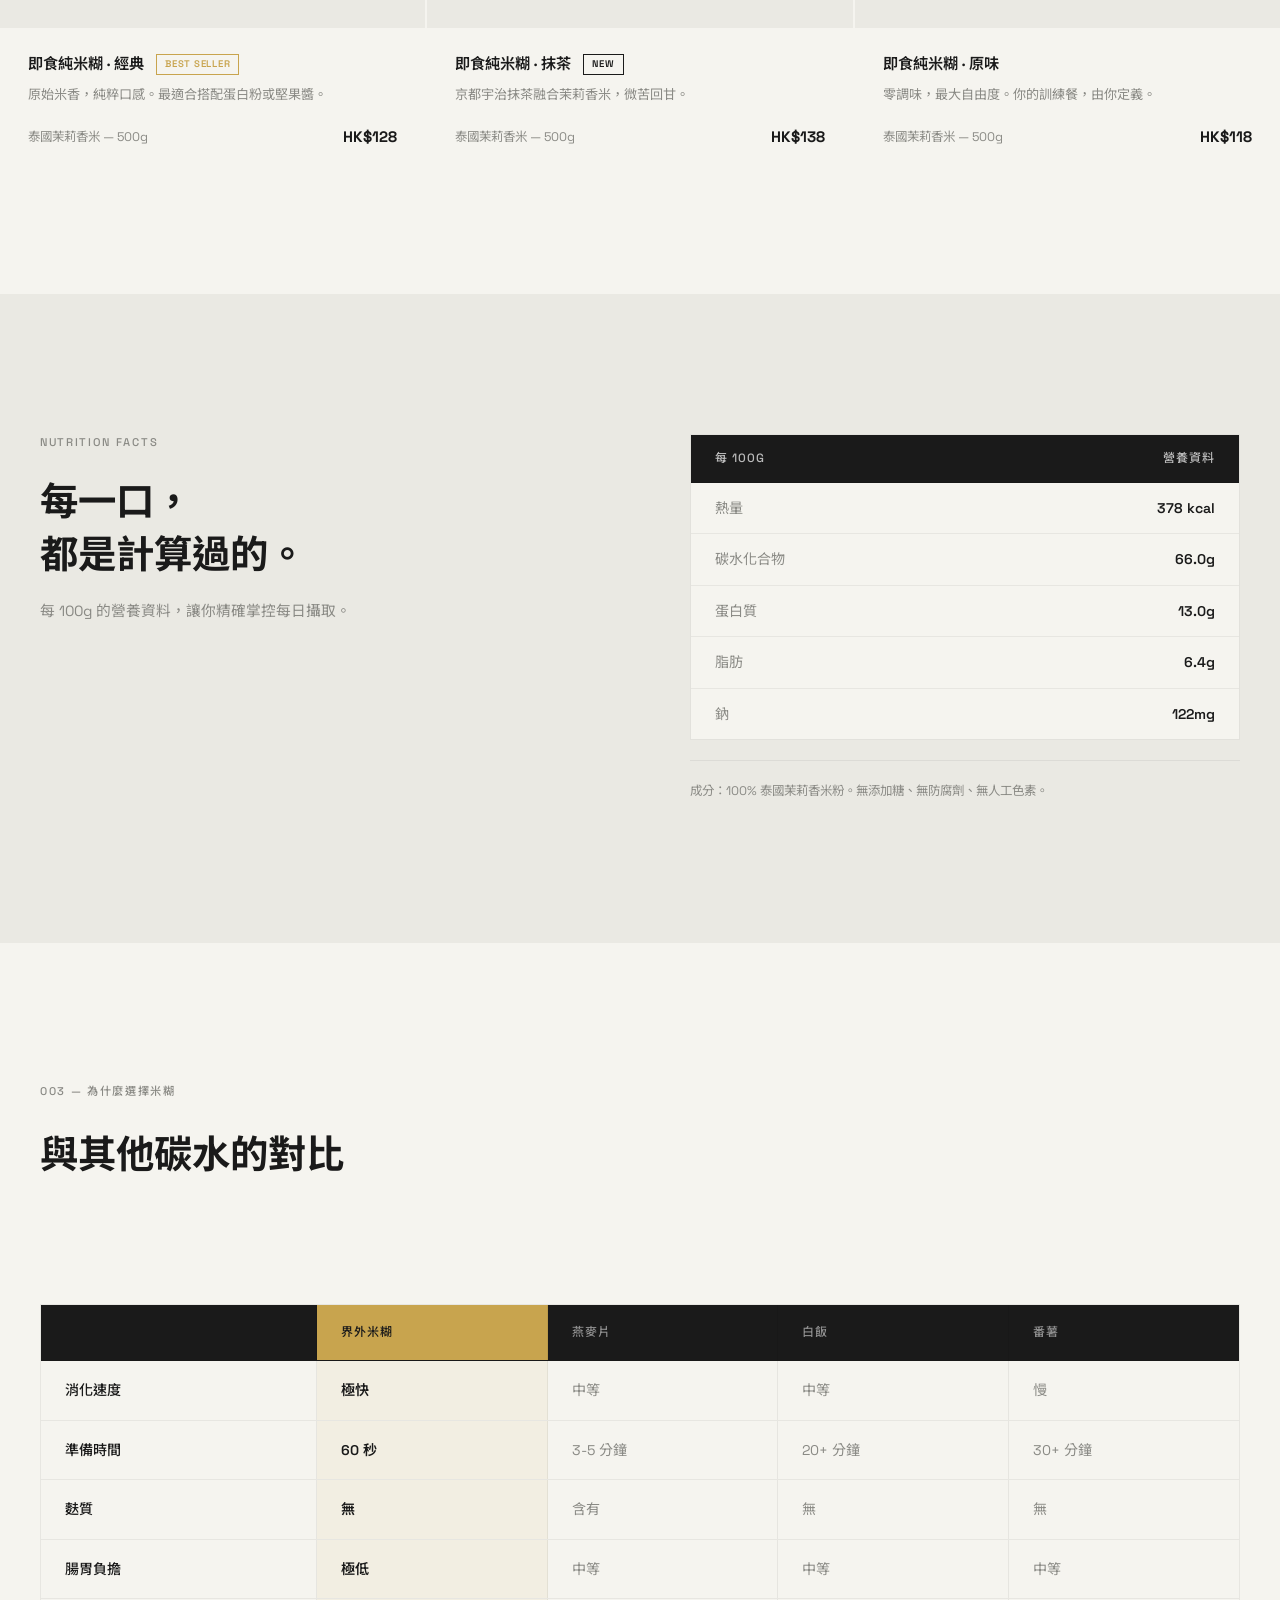
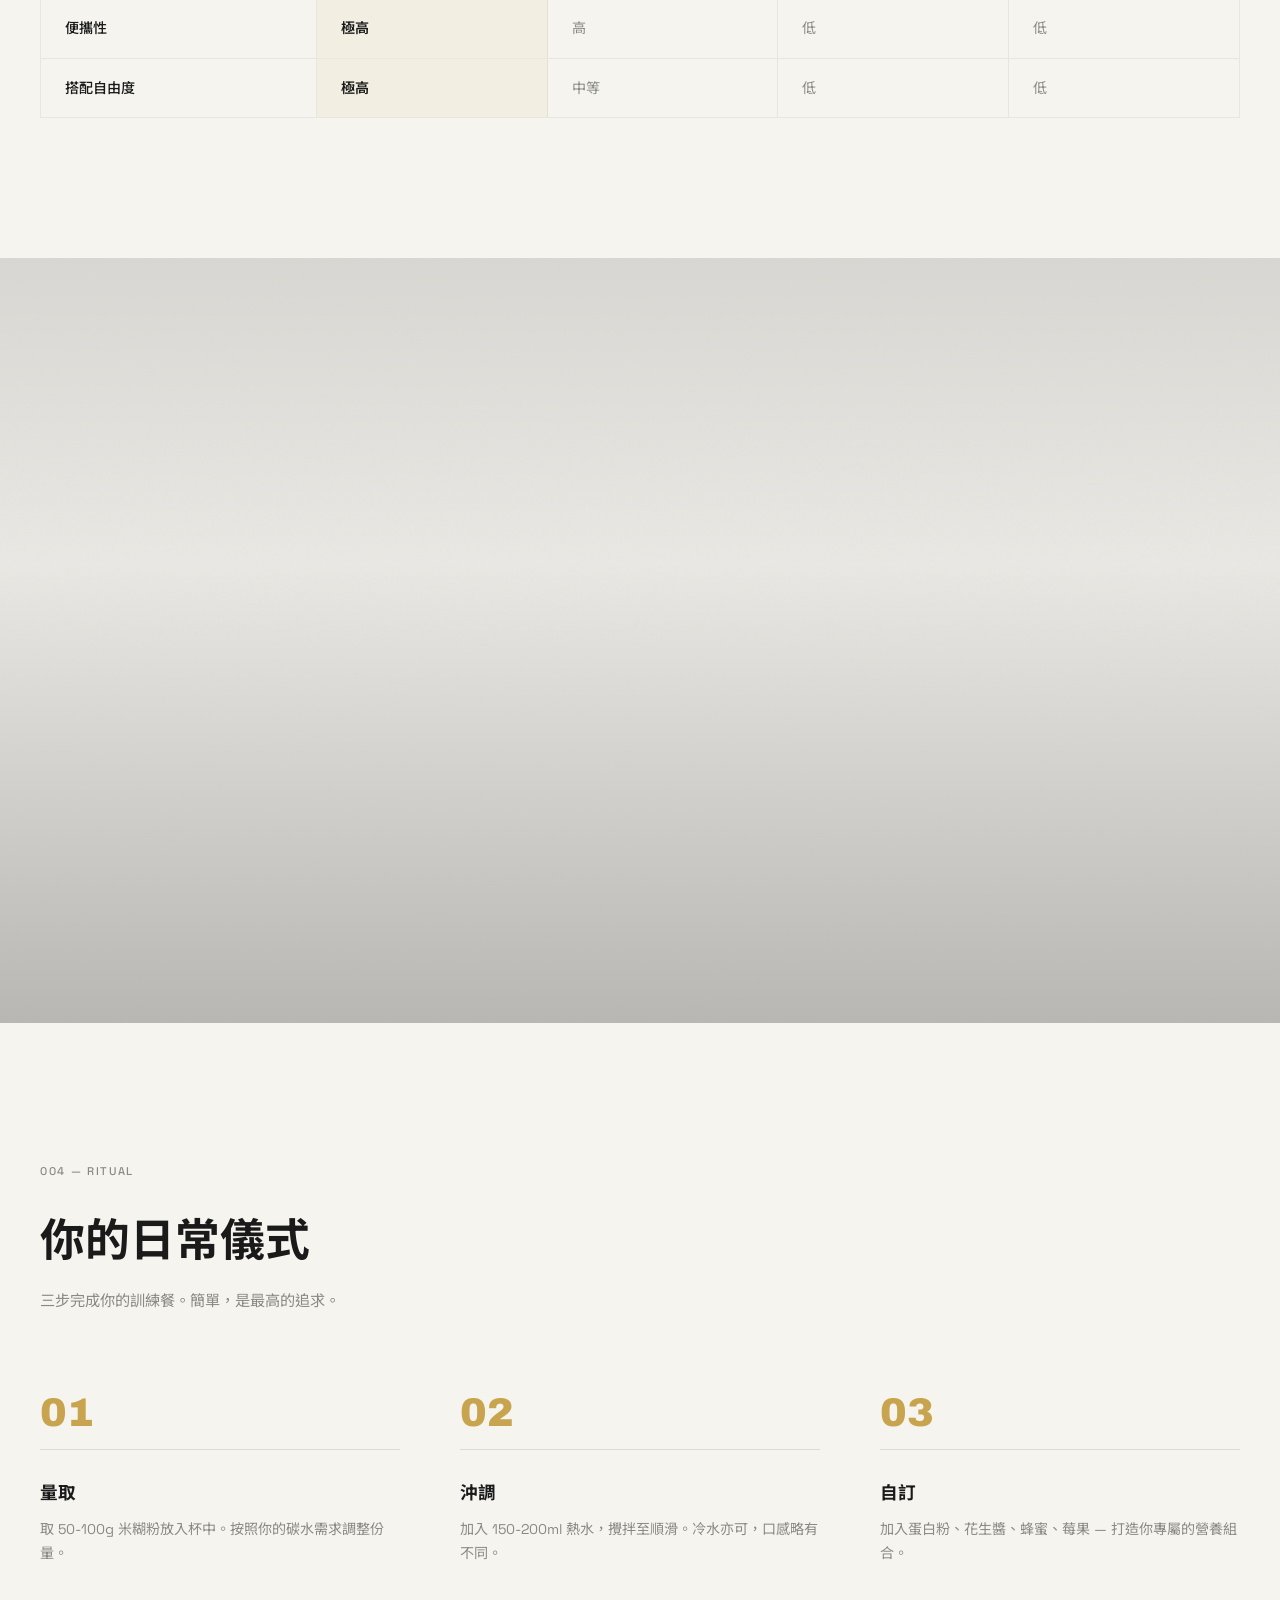
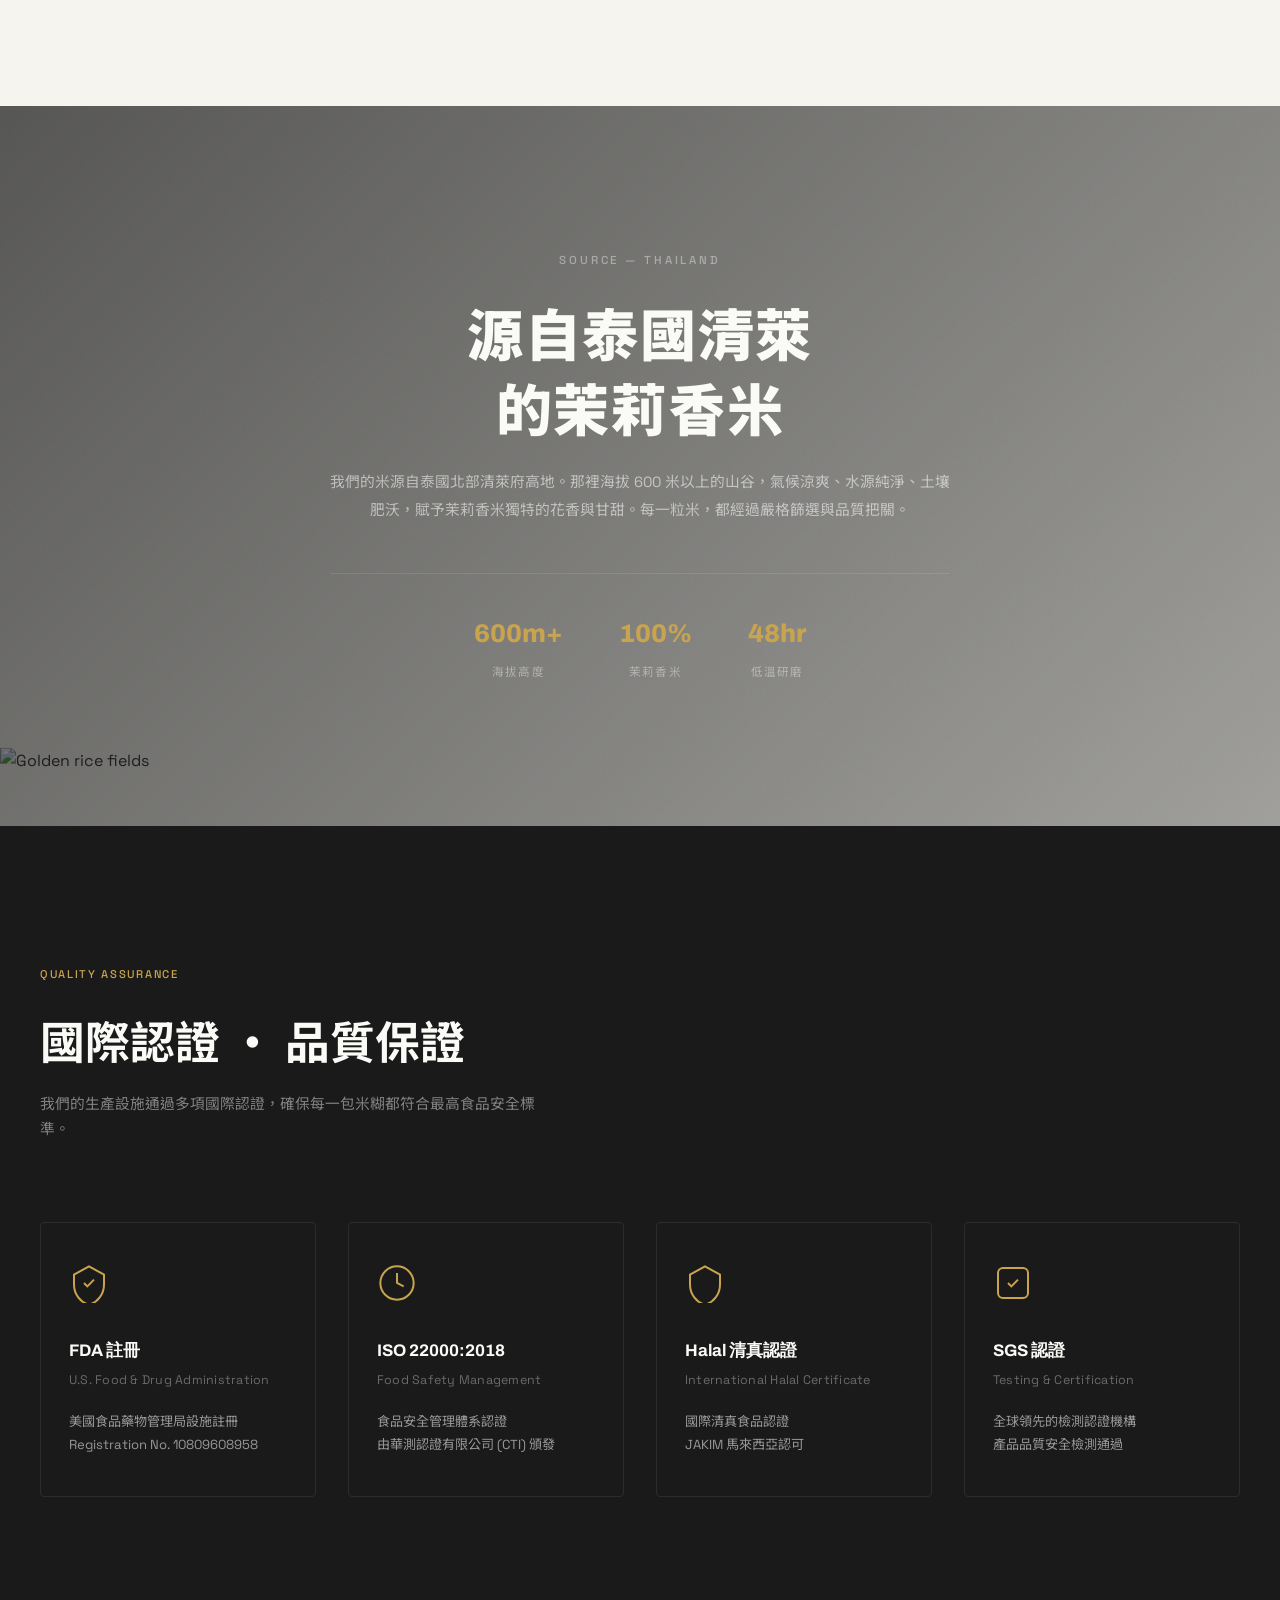
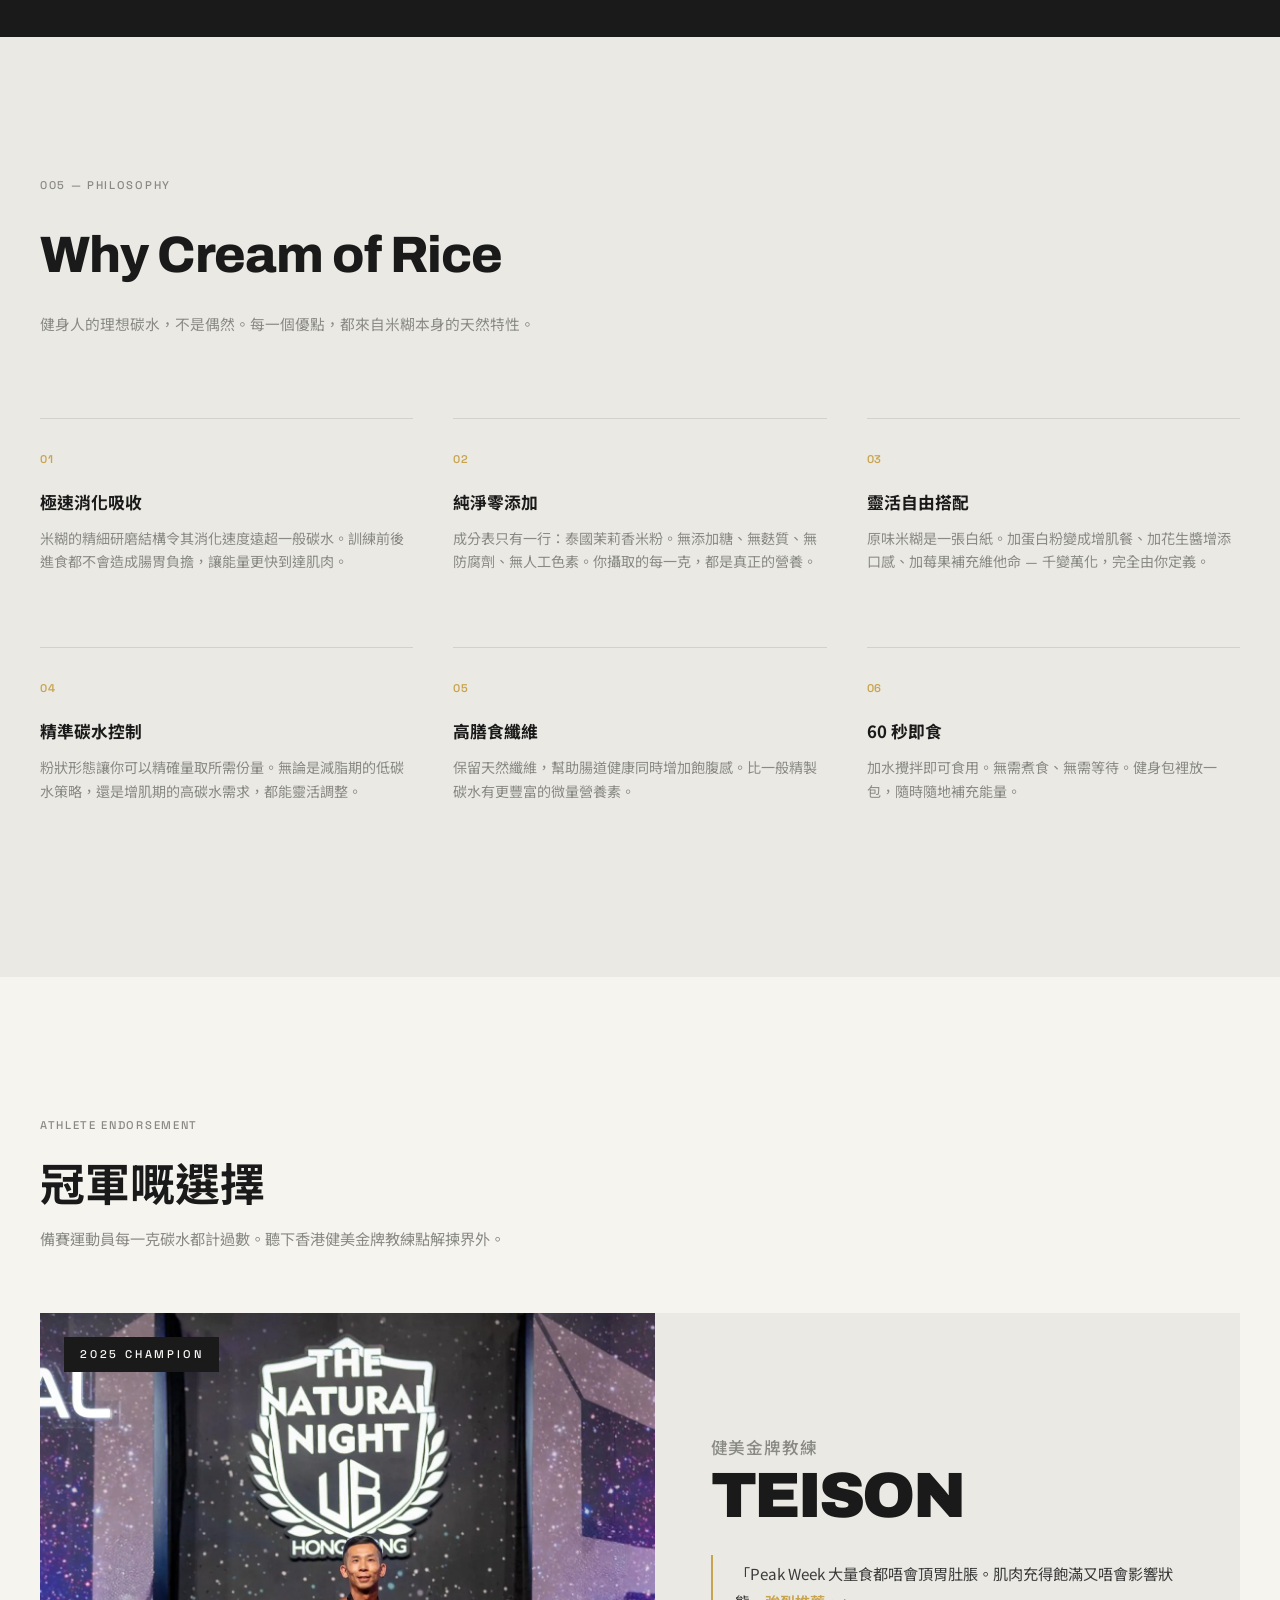
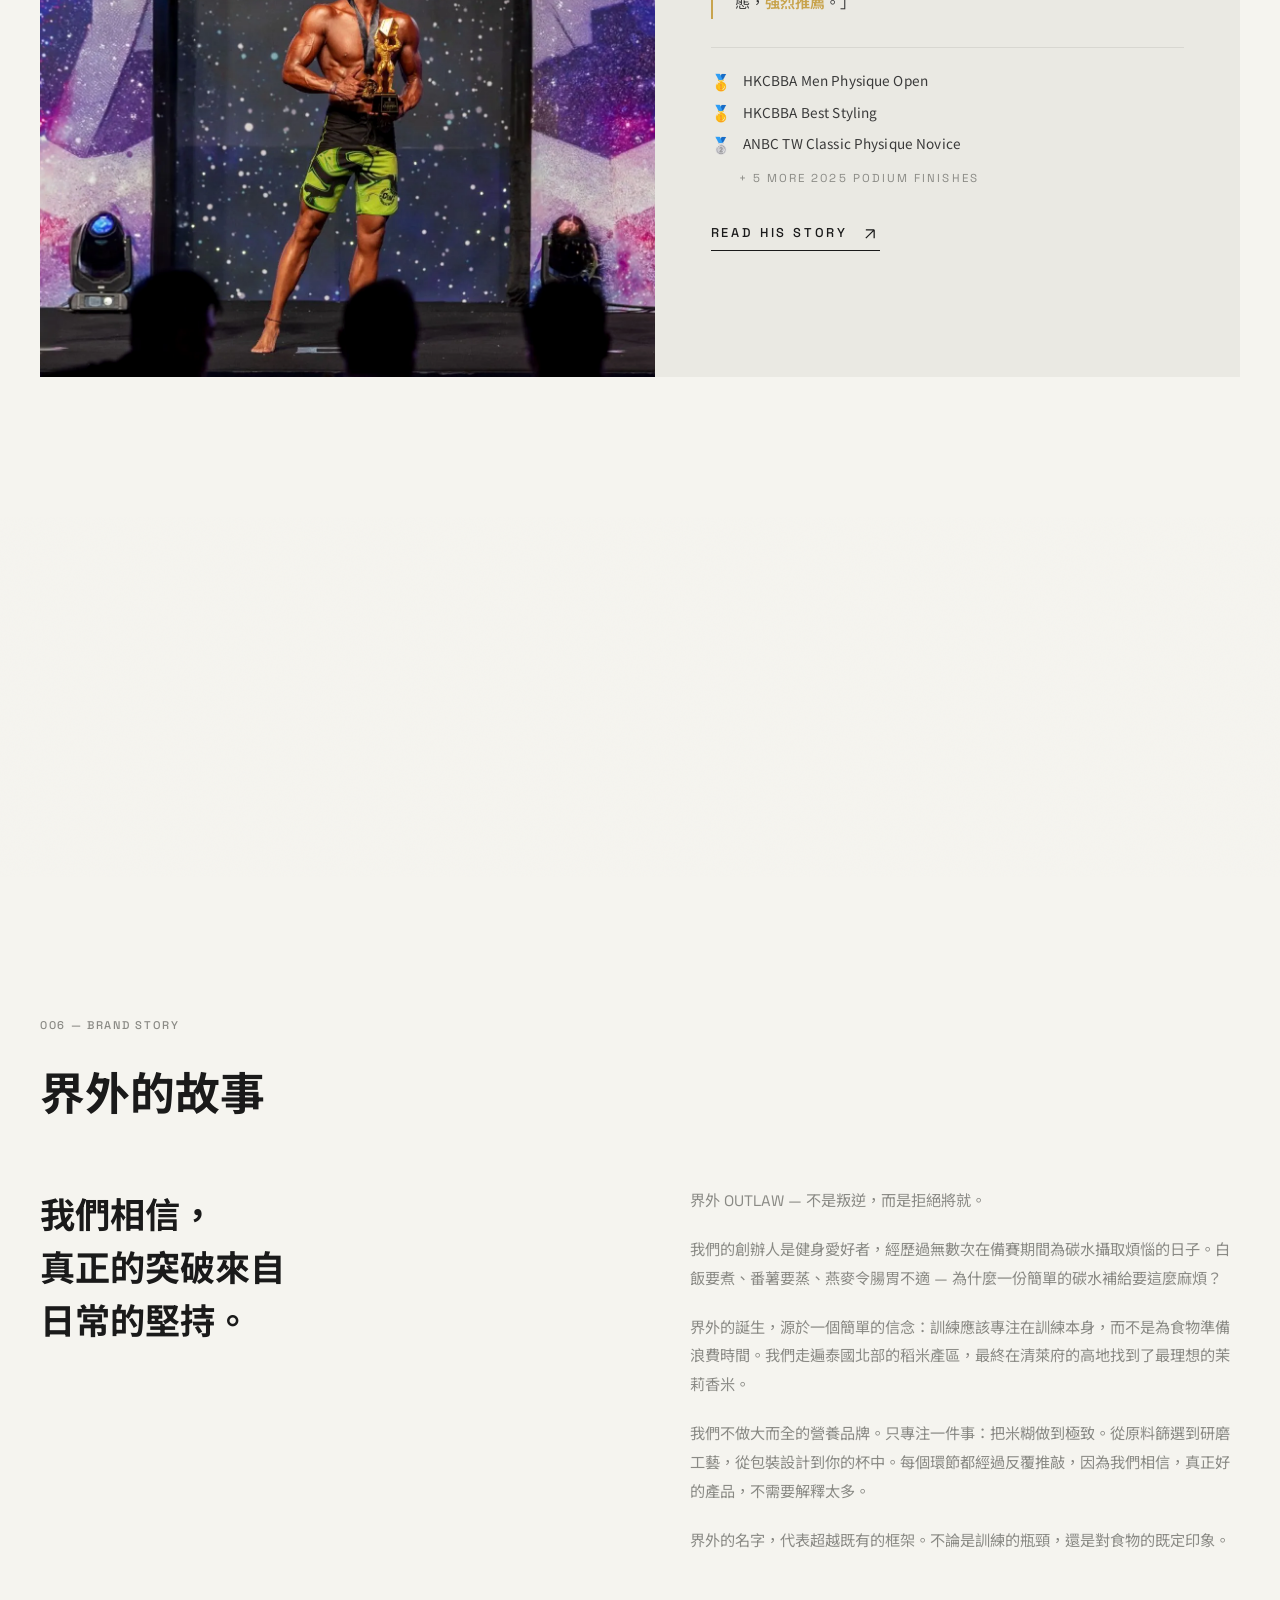
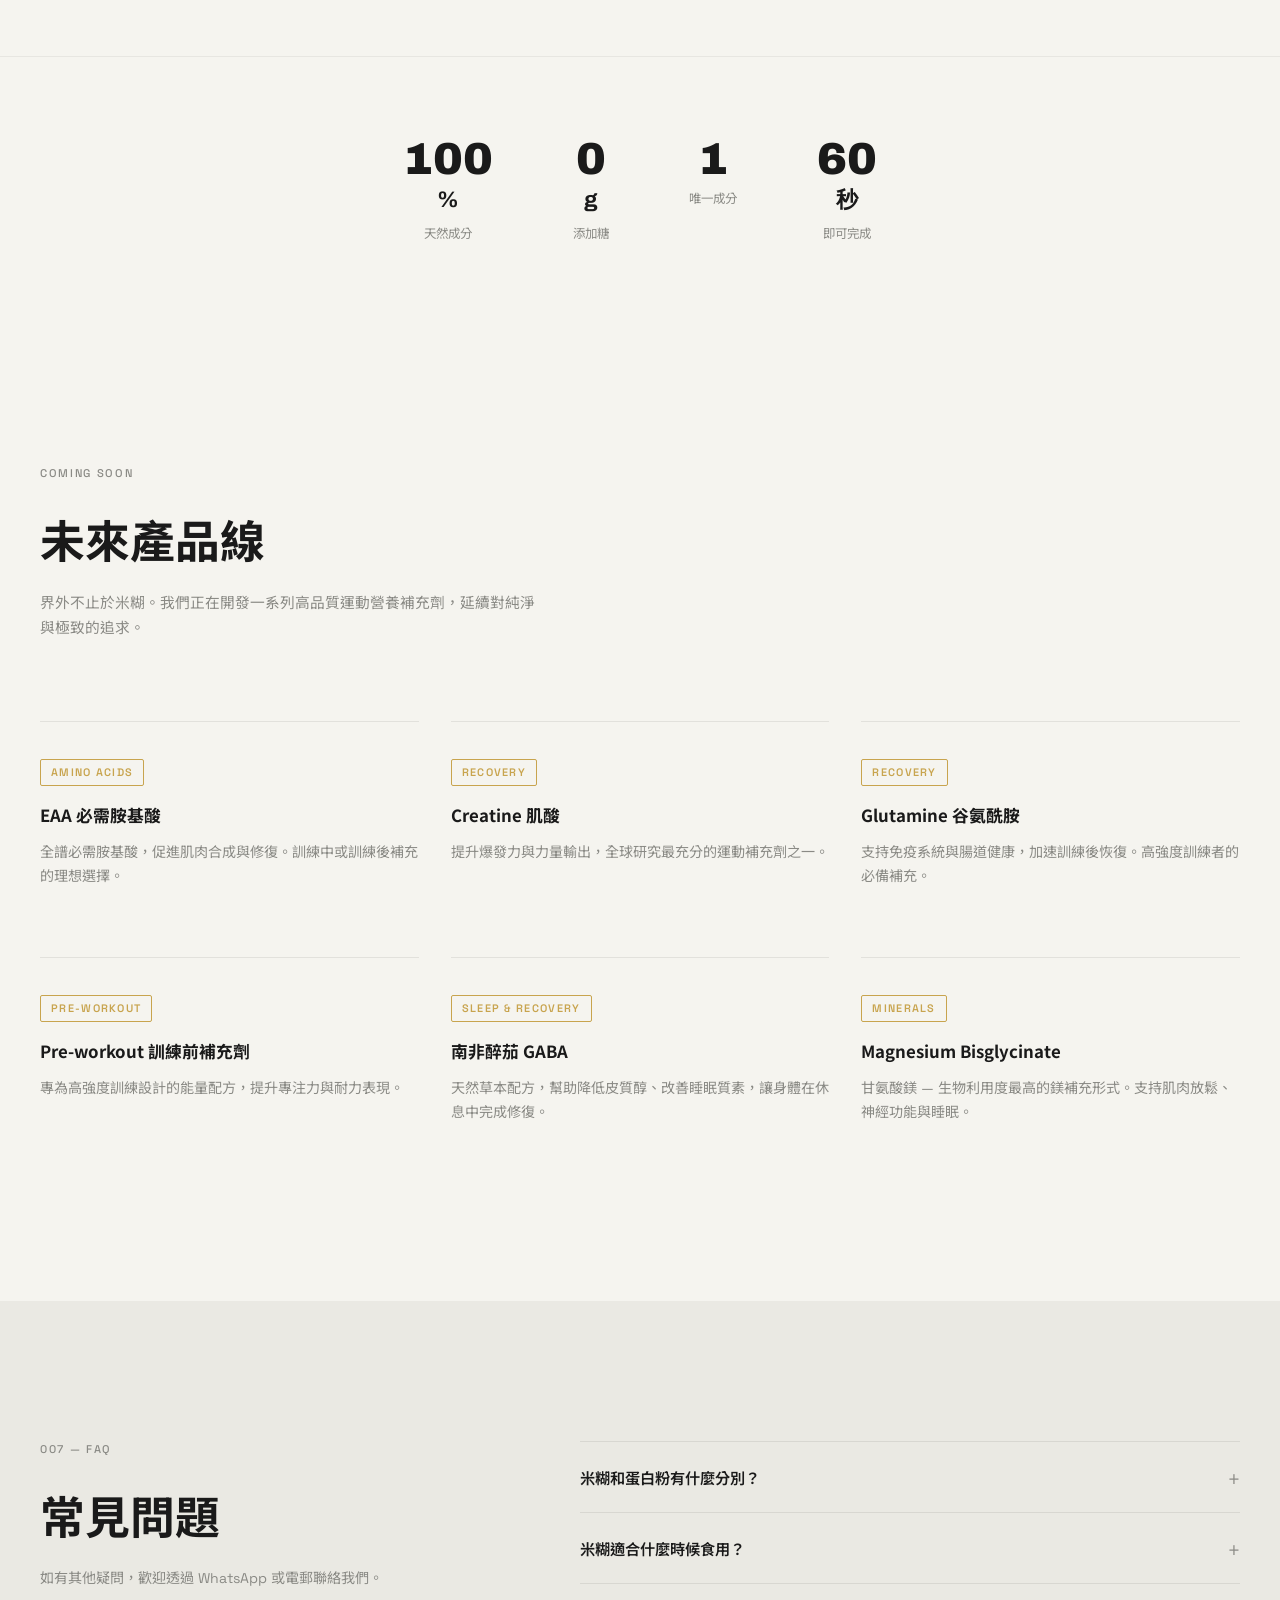
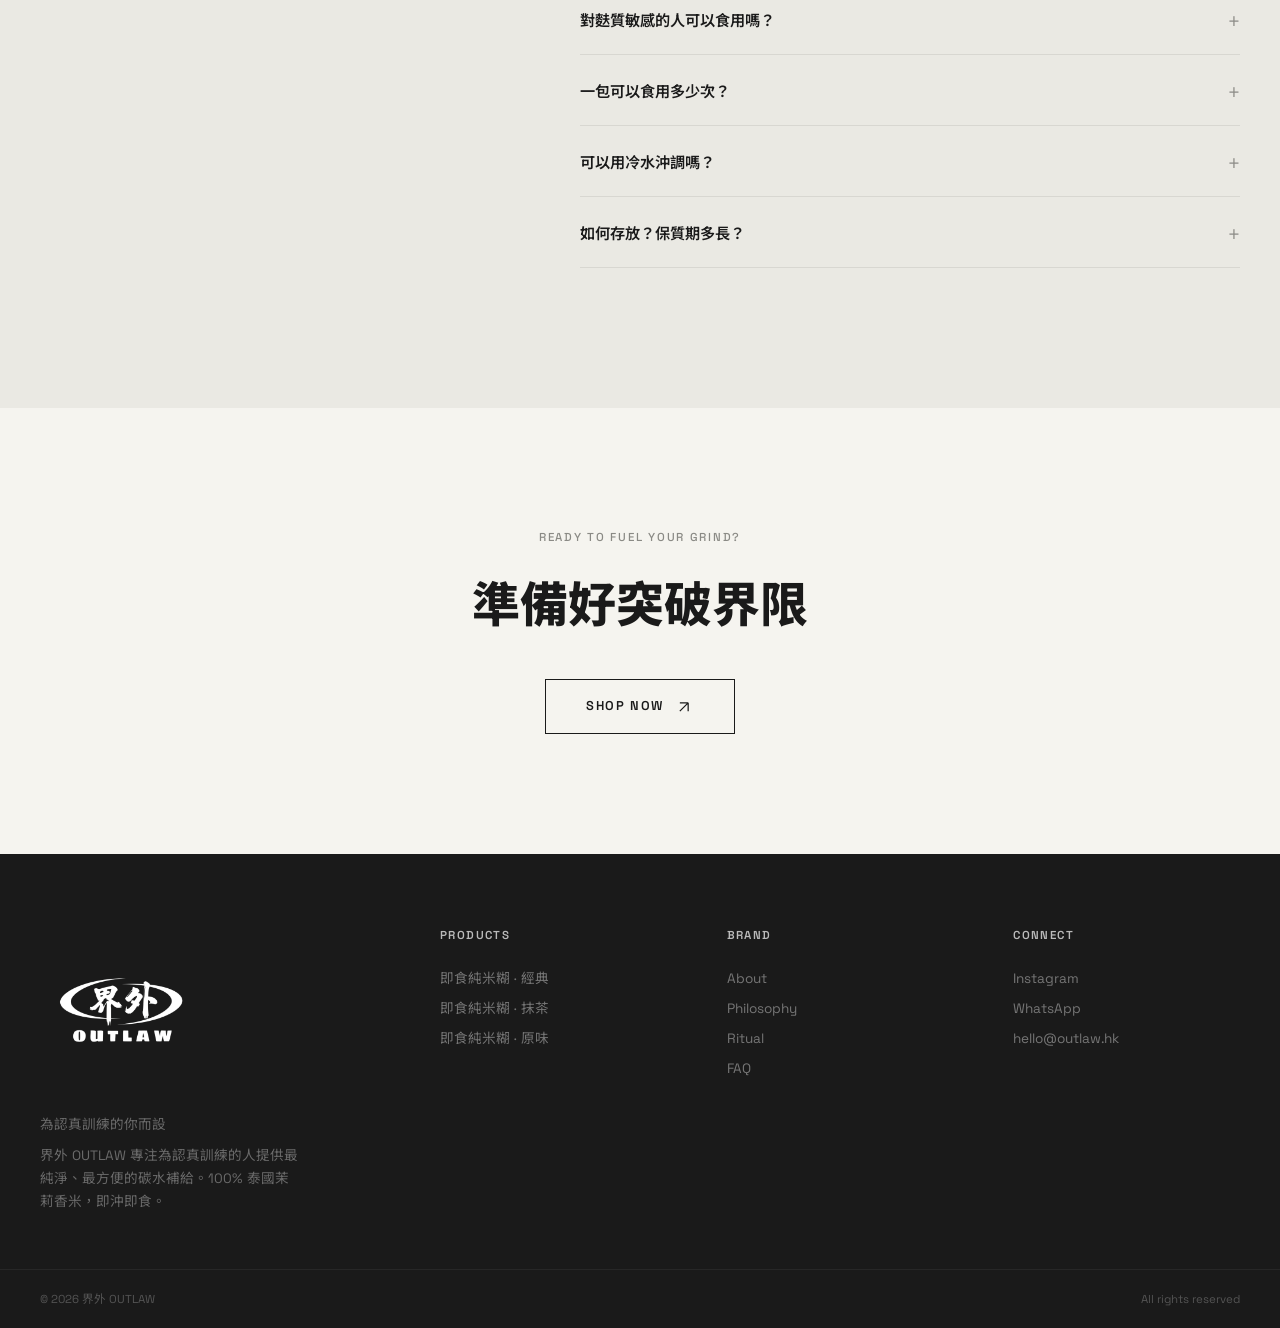
==== commit 7a3ee067: "Remove chocolate flavor floating card — restore pre-card layout Owner asked to revert to the version" ====
--- a/index.html
+++ b/index.html
@@ -4,7 +4,7 @@
   <meta charset="UTF-8">
   <meta name="viewport" content="width=device-width, initial-scale=1.0">
   <title>界外 OUTLAW — Instant Cream of Rice</title>
-  <link rel="stylesheet" href="styles.css?v=20260427c">
+  <link rel="stylesheet" href="styles.css?v=20260428a">
   <link rel="preconnect" href="https://fonts.googleapis.com">
   <link rel="preconnect" href="https://fonts.gstatic.com" crossorigin>
   <link rel="preconnect" href="https://images.unsplash.com" crossorigin>
@@ -814,23 +814,6 @@
     </div>
   </footer>
 
-  <!-- FLOATING NEW-FLAVOR TEASER CARD (always visible) -->
-  <aside class="float-card" id="floatCard" aria-label="新口味預告">
-    <a href="#products" class="float-card-link">
-      <div class="float-card-img">
-        <img src="images/product-chocolate.webp" alt="界外朱古力風味即食純米糊預告" loading="eager" decoding="async" width="280" height="280">
-      </div>
-      <div class="float-card-body">
-        <span class="float-card-tag">New Flavor · Coming Soon</span>
-        <h4 class="float-card-title">巧克力風味<br><em>Rich &amp; Creamy</em></h4>
-        <span class="float-card-cta">
-          <span>了解更多</span>
-          <svg width="14" height="14" viewBox="0 0 24 24" fill="none" stroke="currentColor" stroke-width="1.8"><path d="M5 12H19M19 12L13 6M19 12L13 18"/></svg>
-        </span>
-      </div>
-    </a>
-  </aside>
-
-  <script src="script.js?v=20260427b" defer></script>
+  <script src="script.js?v=20260428a" defer></script>
 </body>
 </html>
--- a/styles.css
+++ b/styles.css
@@ -2695,127 +2695,3 @@
   }
 }
 
-/* ========== FLOATING NEW-FLAVOR TEASER CARD ========== */
-.float-card {
-  position: fixed;
-  bottom: 28px;
-  right: 28px;
-  z-index: 90;
-  width: 320px;
-  background: var(--white);
-  box-shadow:
-    0 1px 2px rgba(0, 0, 0, 0.04),
-    0 12px 32px -8px rgba(0, 0, 0, 0.18),
-    0 32px 64px -16px rgba(0, 0, 0, 0.18);
-  border: 1px solid rgba(0, 0, 0, 0.06);
-}
-
-.float-card-link {
-  display: grid;
-  grid-template-columns: 110px 1fr;
-  gap: 0;
-  text-decoration: none;
-  color: inherit;
-  align-items: stretch;
-}
-
-.float-card-img {
-  position: relative;
-  overflow: hidden;
-  background: #2a1810;
-  display: flex;
-  align-items: center;
-  justify-content: center;
-}
-
-.float-card-img img {
-  width: 100%;
-  height: 100%;
-  object-fit: cover;
-  transition: transform 0.8s var(--ease-out);
-}
-
-.float-card:hover .float-card-img img {
-  transform: scale(1.04);
-}
-
-.float-card-body {
-  padding: 18px 18px 16px;
-  display: flex;
-  flex-direction: column;
-  gap: 8px;
-  justify-content: center;
-}
-
-.float-card-tag {
-  font-family: 'Space Grotesk', sans-serif;
-  font-size: 0.6rem;
-  font-weight: 500;
-  letter-spacing: 0.22em;
-  text-transform: uppercase;
-  color: var(--accent);
-}
-
-.float-card-title {
-  font-family: 'Noto Sans TC', sans-serif;
-  font-size: 0.95rem;
-  font-weight: 700;
-  color: var(--heading);
-  line-height: 1.3;
-  margin: 0;
-  letter-spacing: -0.005em;
-}
-
-.float-card-title em {
-  display: block;
-  font-family: 'Archivo', sans-serif;
-  font-style: italic;
-  font-size: 0.78rem;
-  font-weight: 500;
-  color: var(--text-muted);
-  letter-spacing: 0.02em;
-  margin-top: 4px;
-}
-
-.float-card-cta {
-  display: inline-flex;
-  align-items: center;
-  gap: 8px;
-  margin-top: 6px;
-  font-family: 'Space Grotesk', sans-serif;
-  font-size: 0.7rem;
-  font-weight: 500;
-  letter-spacing: 0.16em;
-  text-transform: uppercase;
-  color: var(--heading);
-  transition: gap 0.3s var(--ease-out), color 0.3s var(--ease-out);
-}
-
-.float-card:hover .float-card-cta {
-  gap: 12px;
-  color: var(--accent);
-}
-
-@media (max-width: 768px) {
-  .float-card {
-    bottom: 16px;
-    right: 16px;
-    left: 16px;
-    width: auto;
-    max-width: 360px;
-    margin-left: auto;
-  }
-
-  .float-card-link {
-    grid-template-columns: 90px 1fr;
-  }
-
-  .float-card-body {
-    padding: 14px 16px 12px;
-    gap: 6px;
-  }
-
-  .float-card-title {
-    font-size: 0.88rem;
-  }
-}
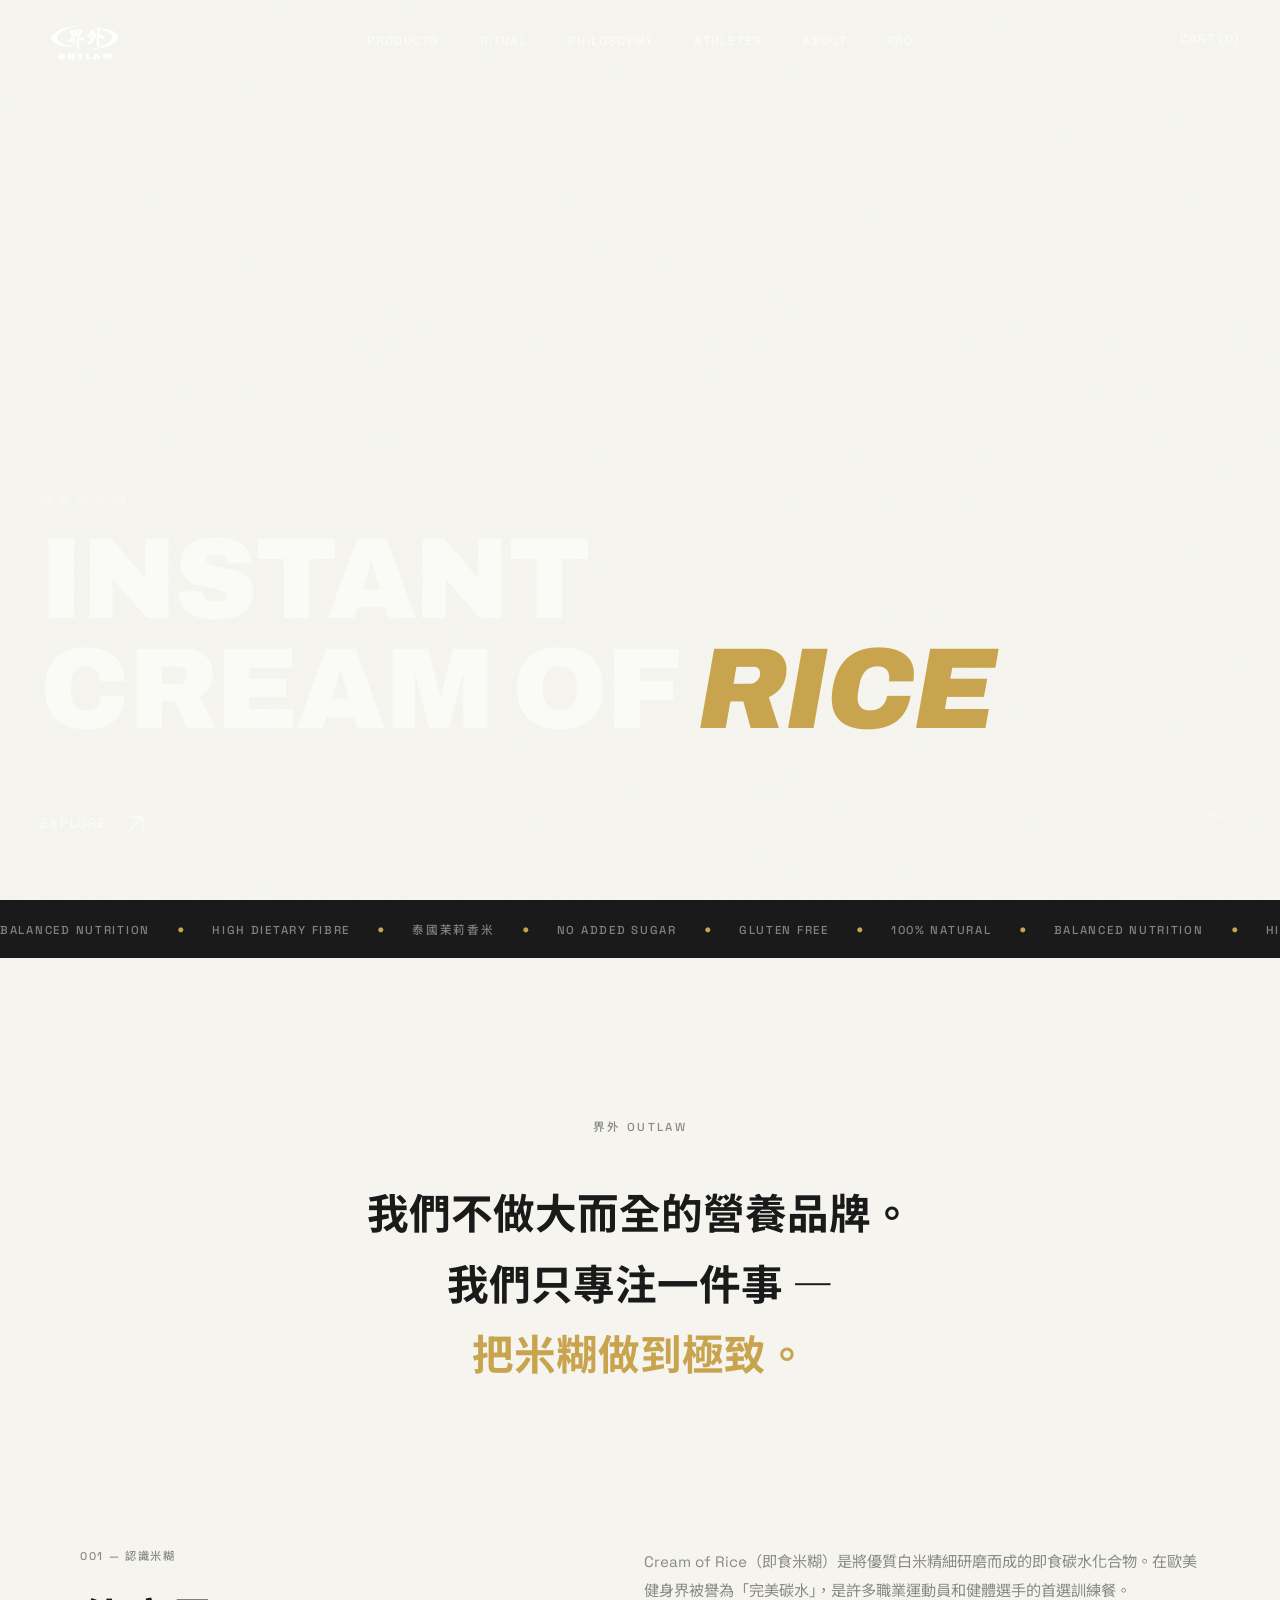
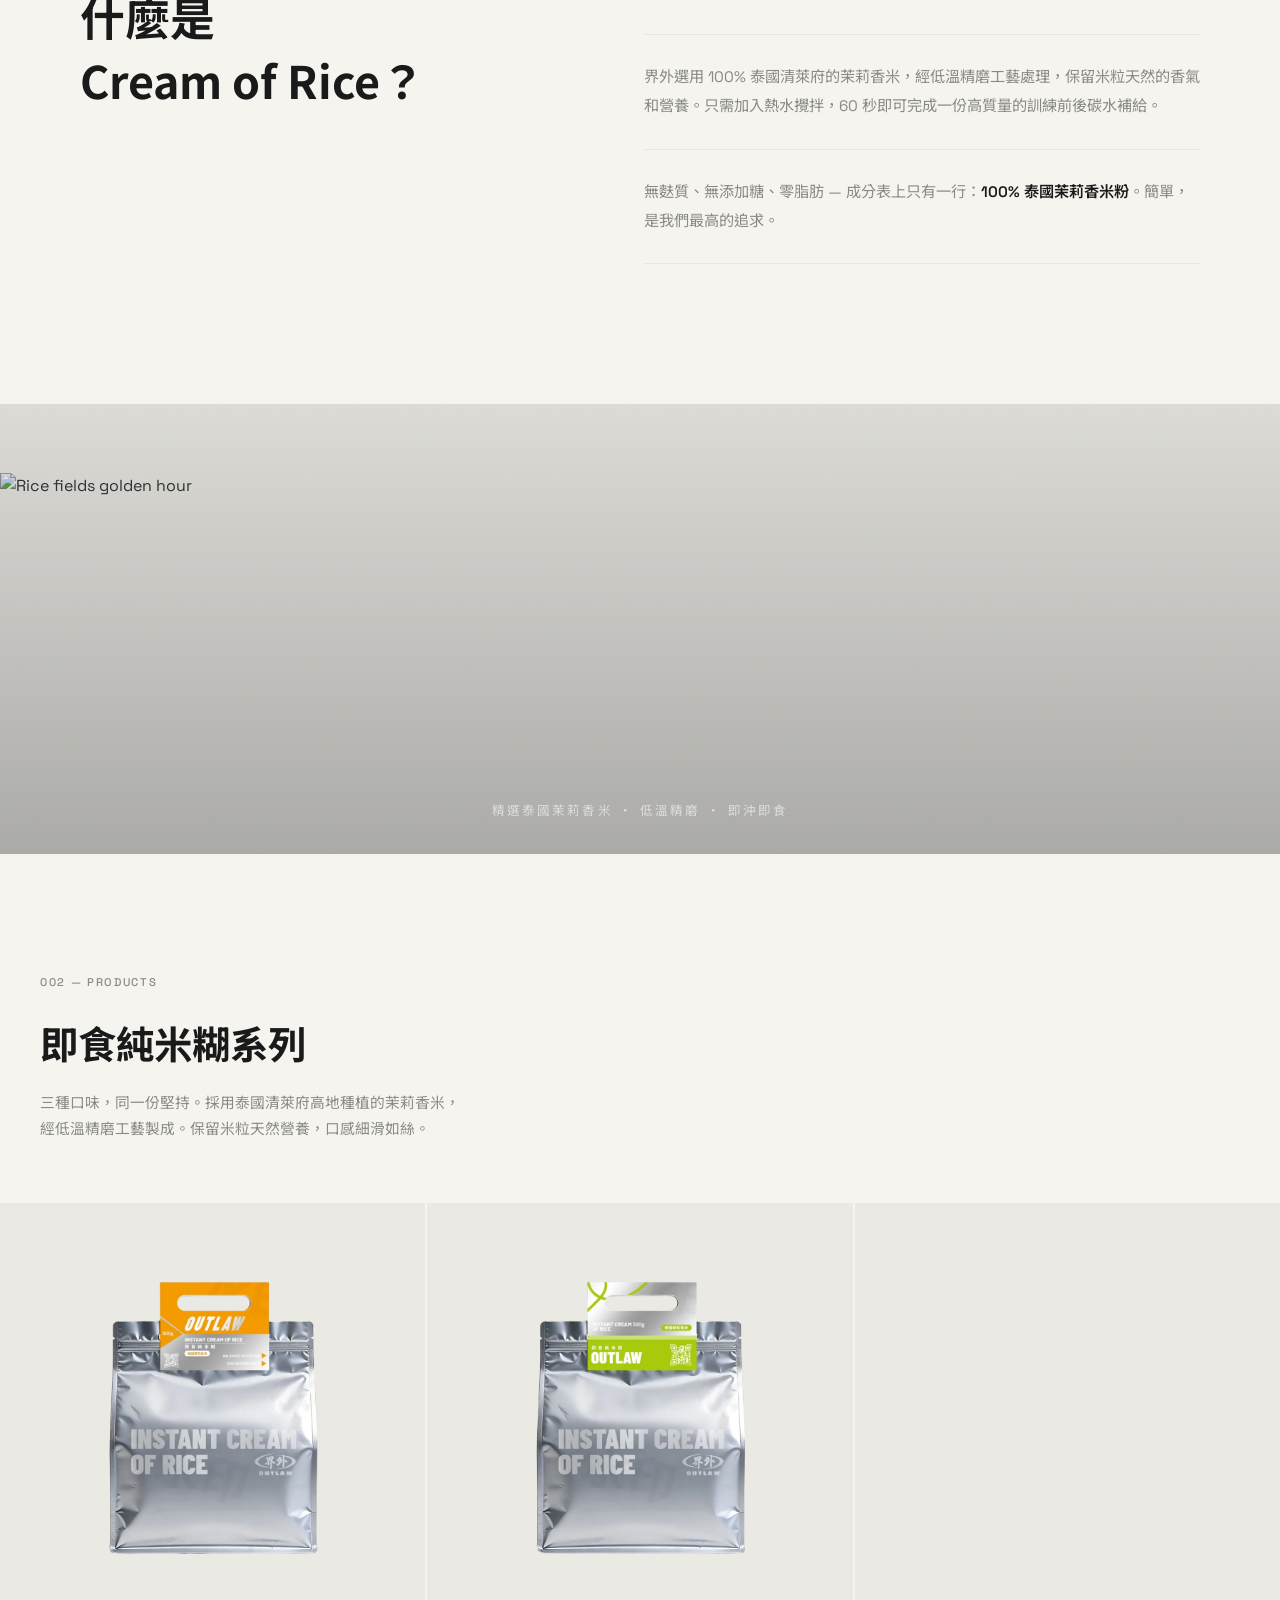
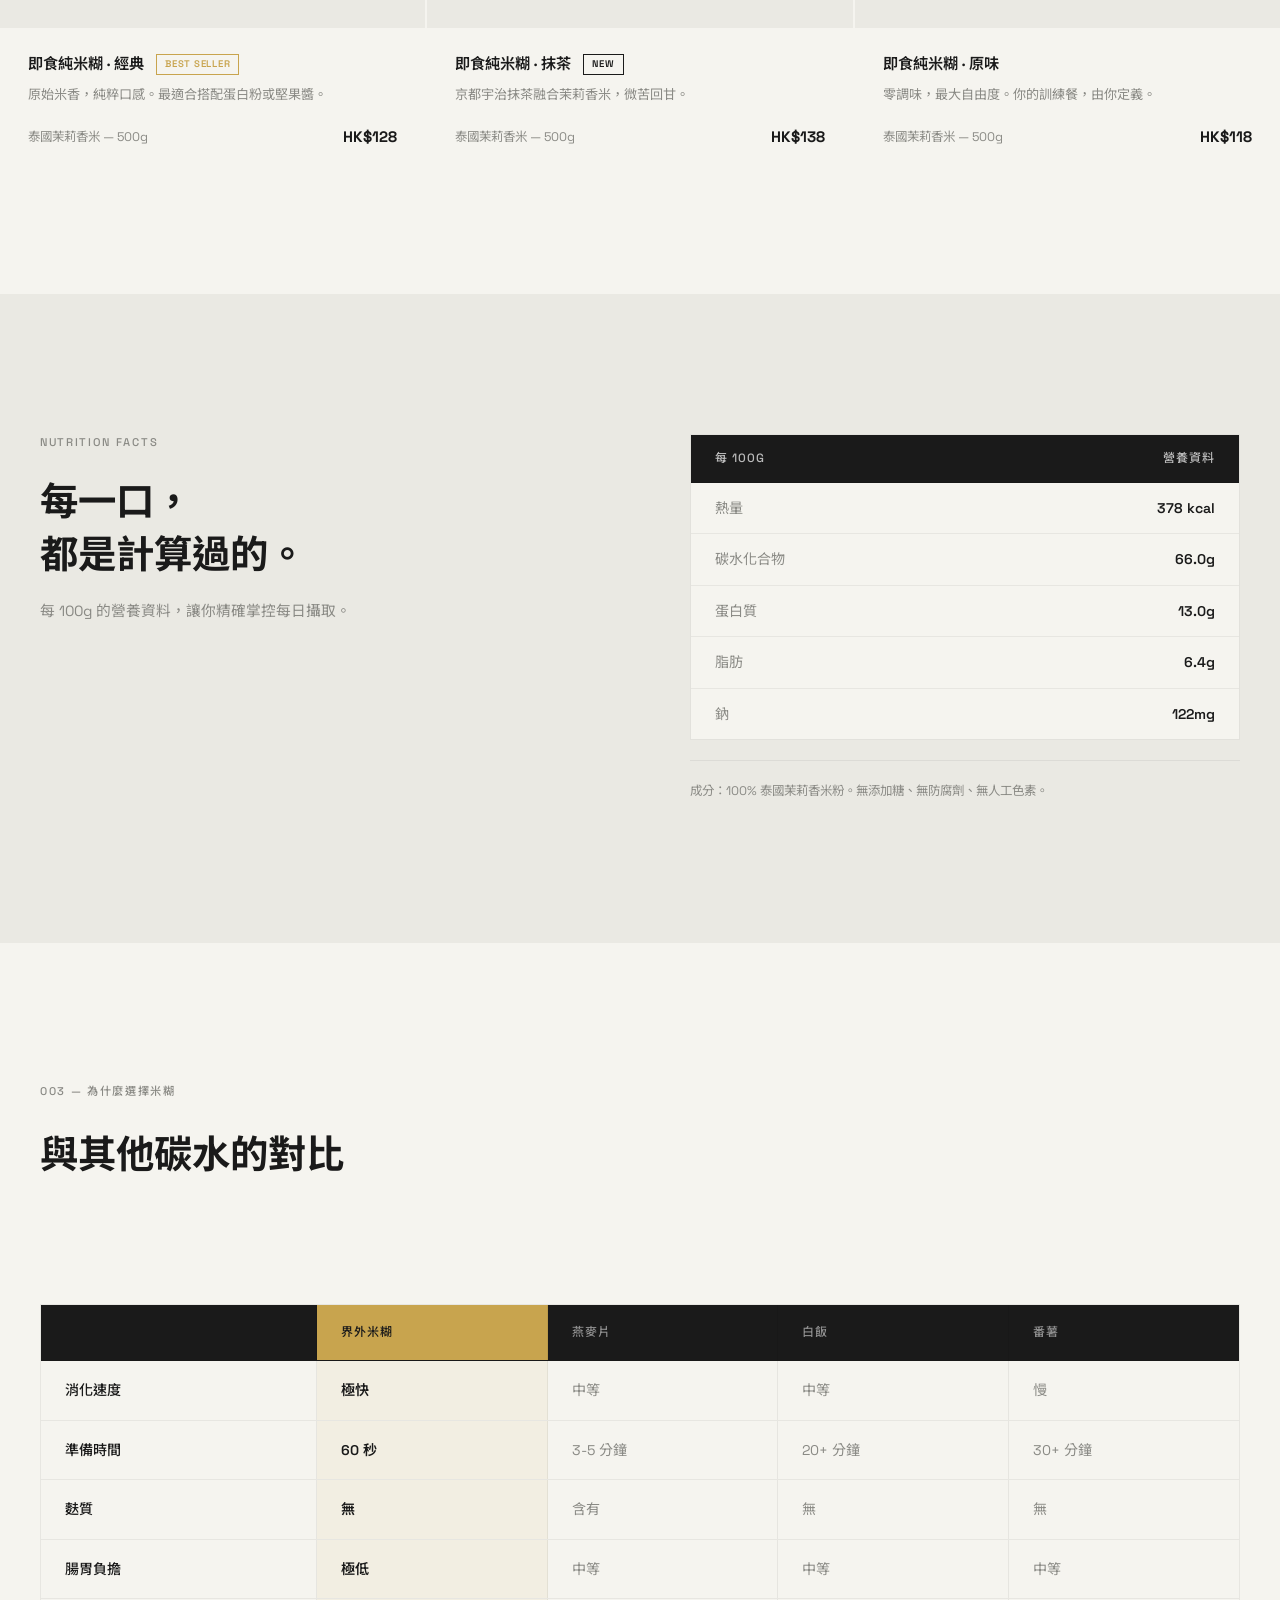
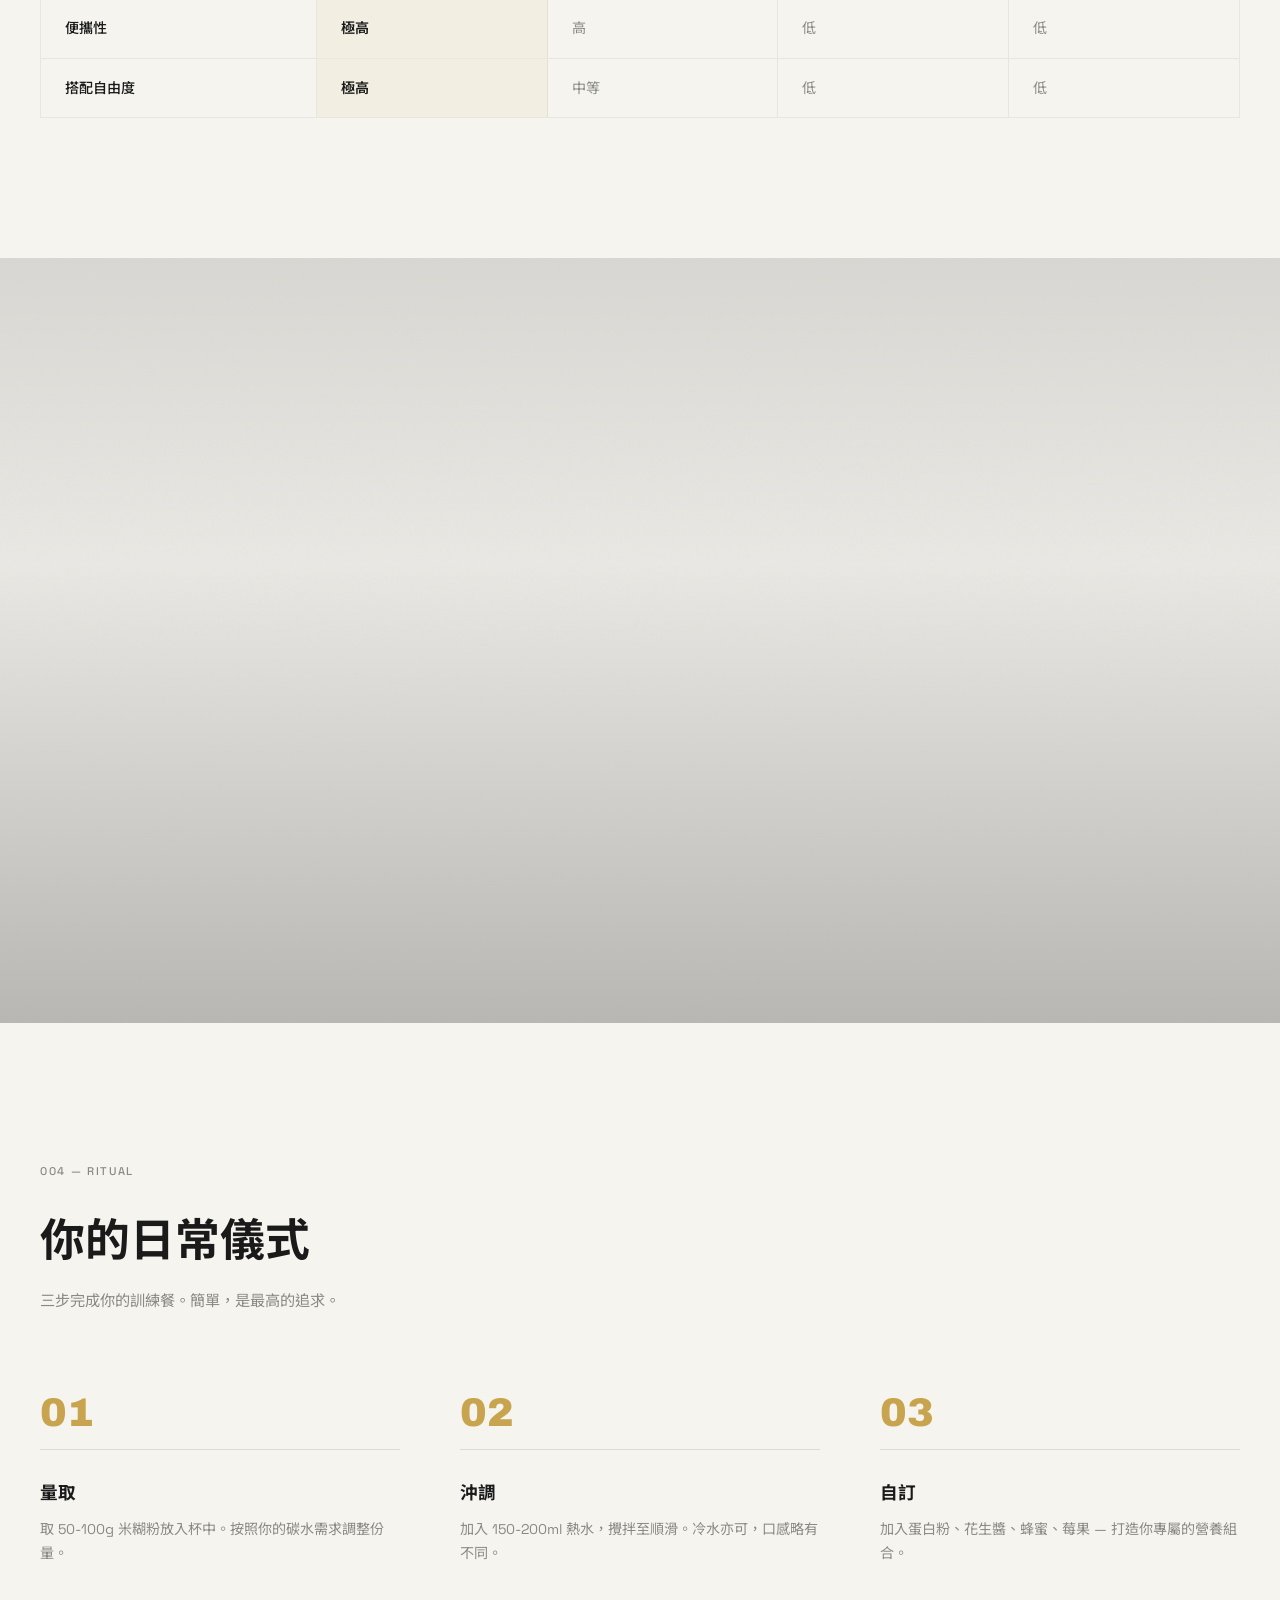
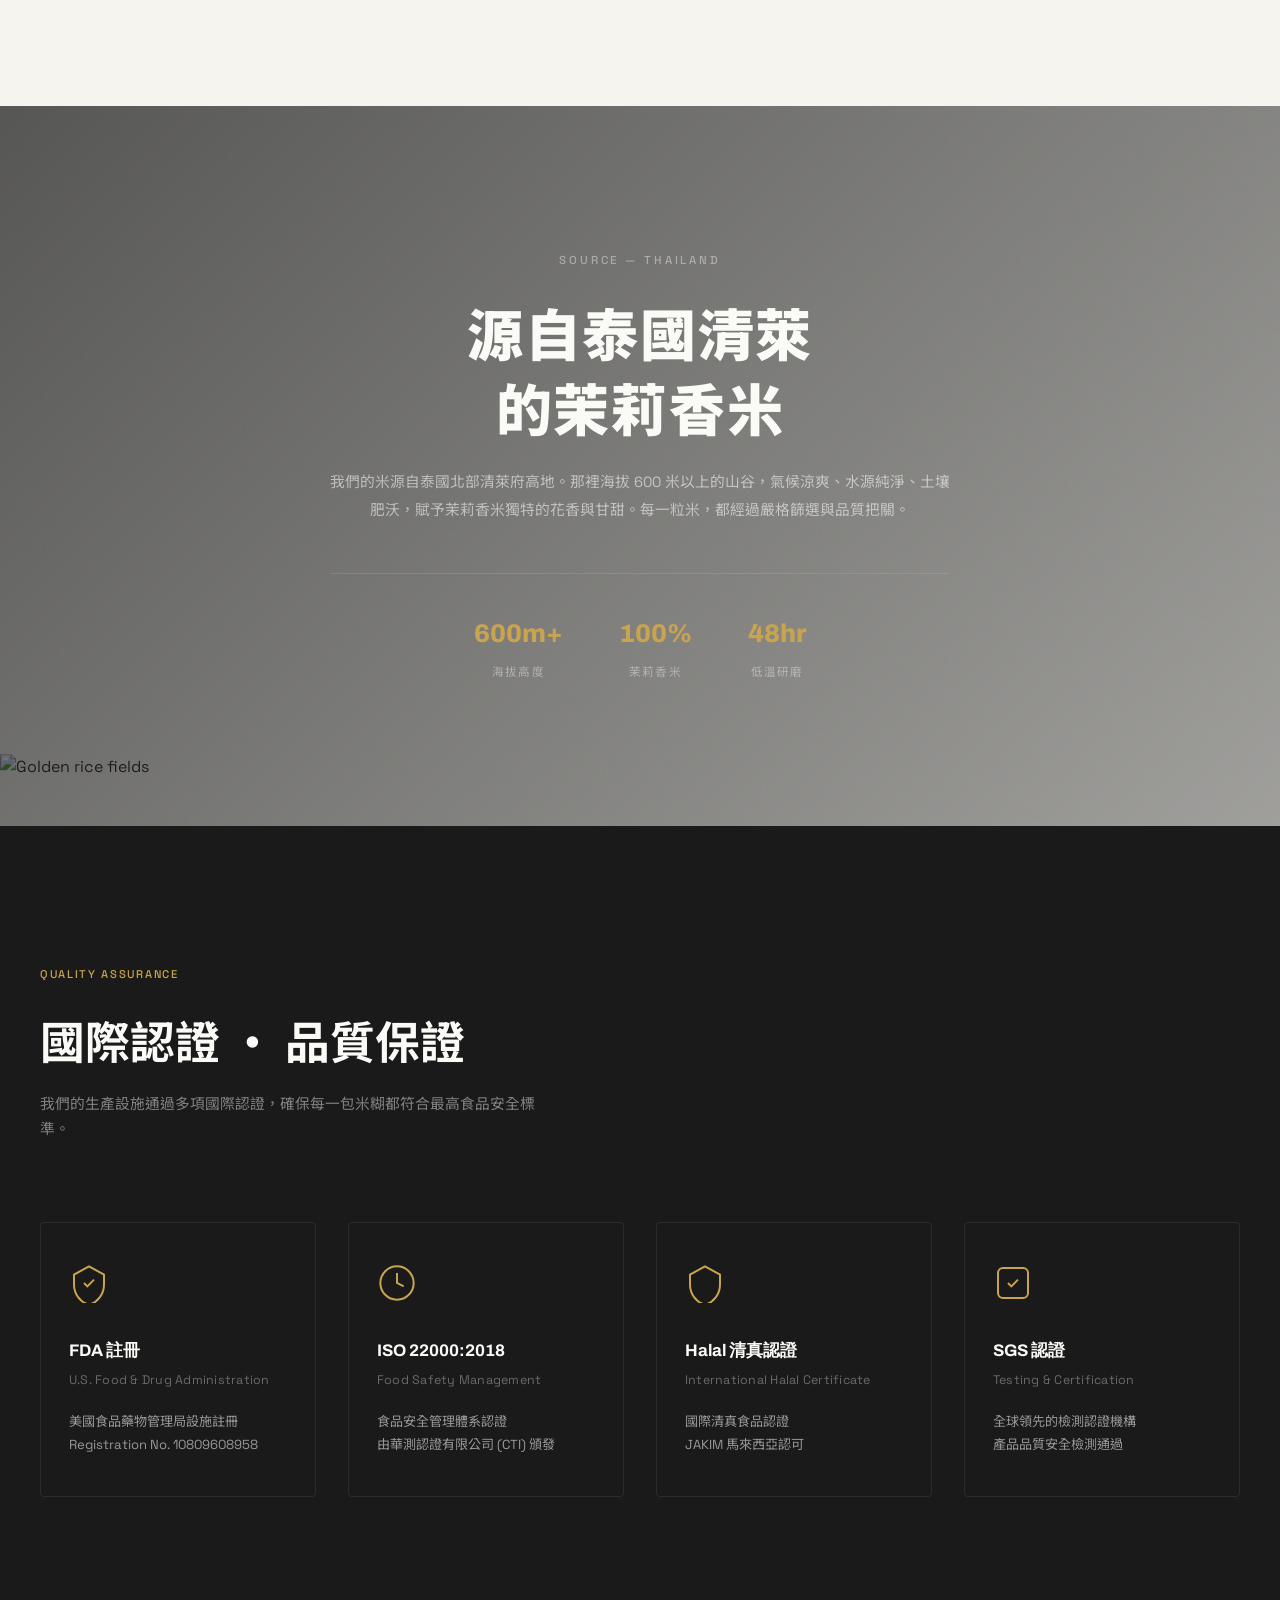
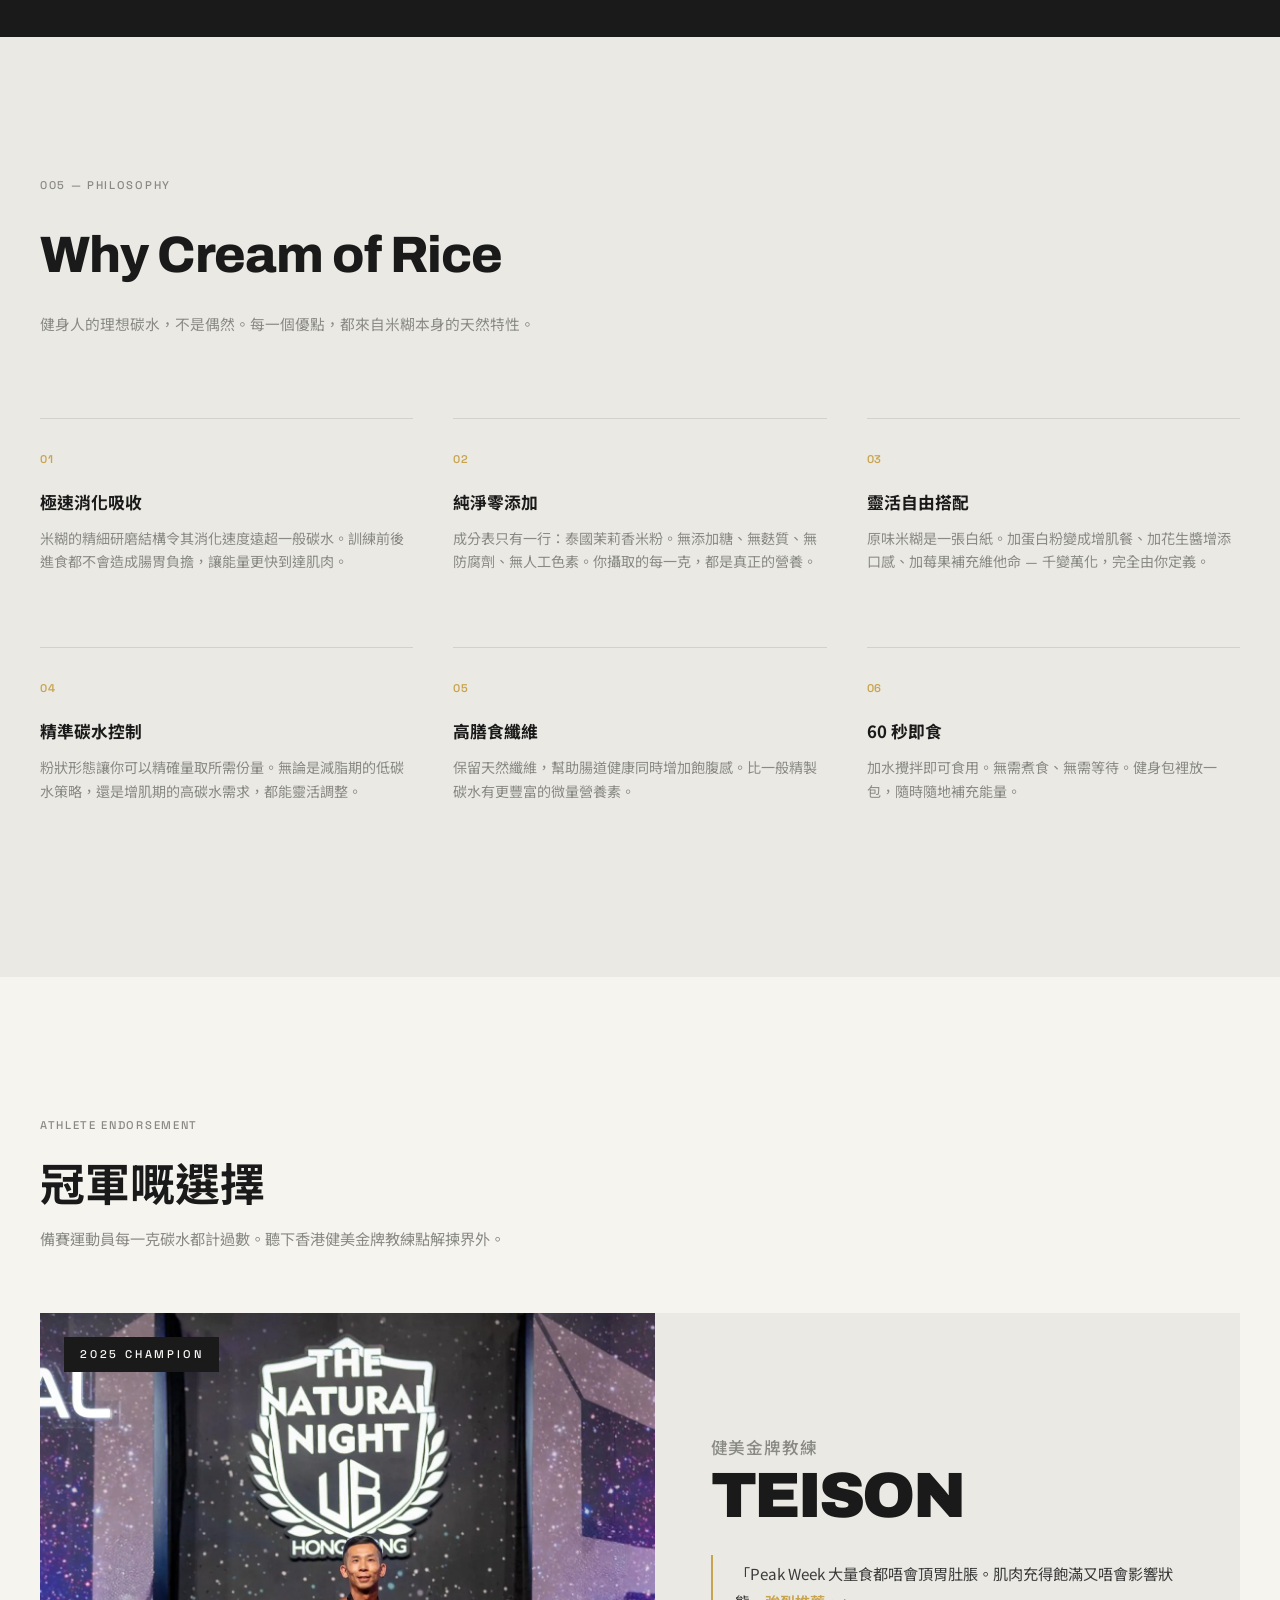
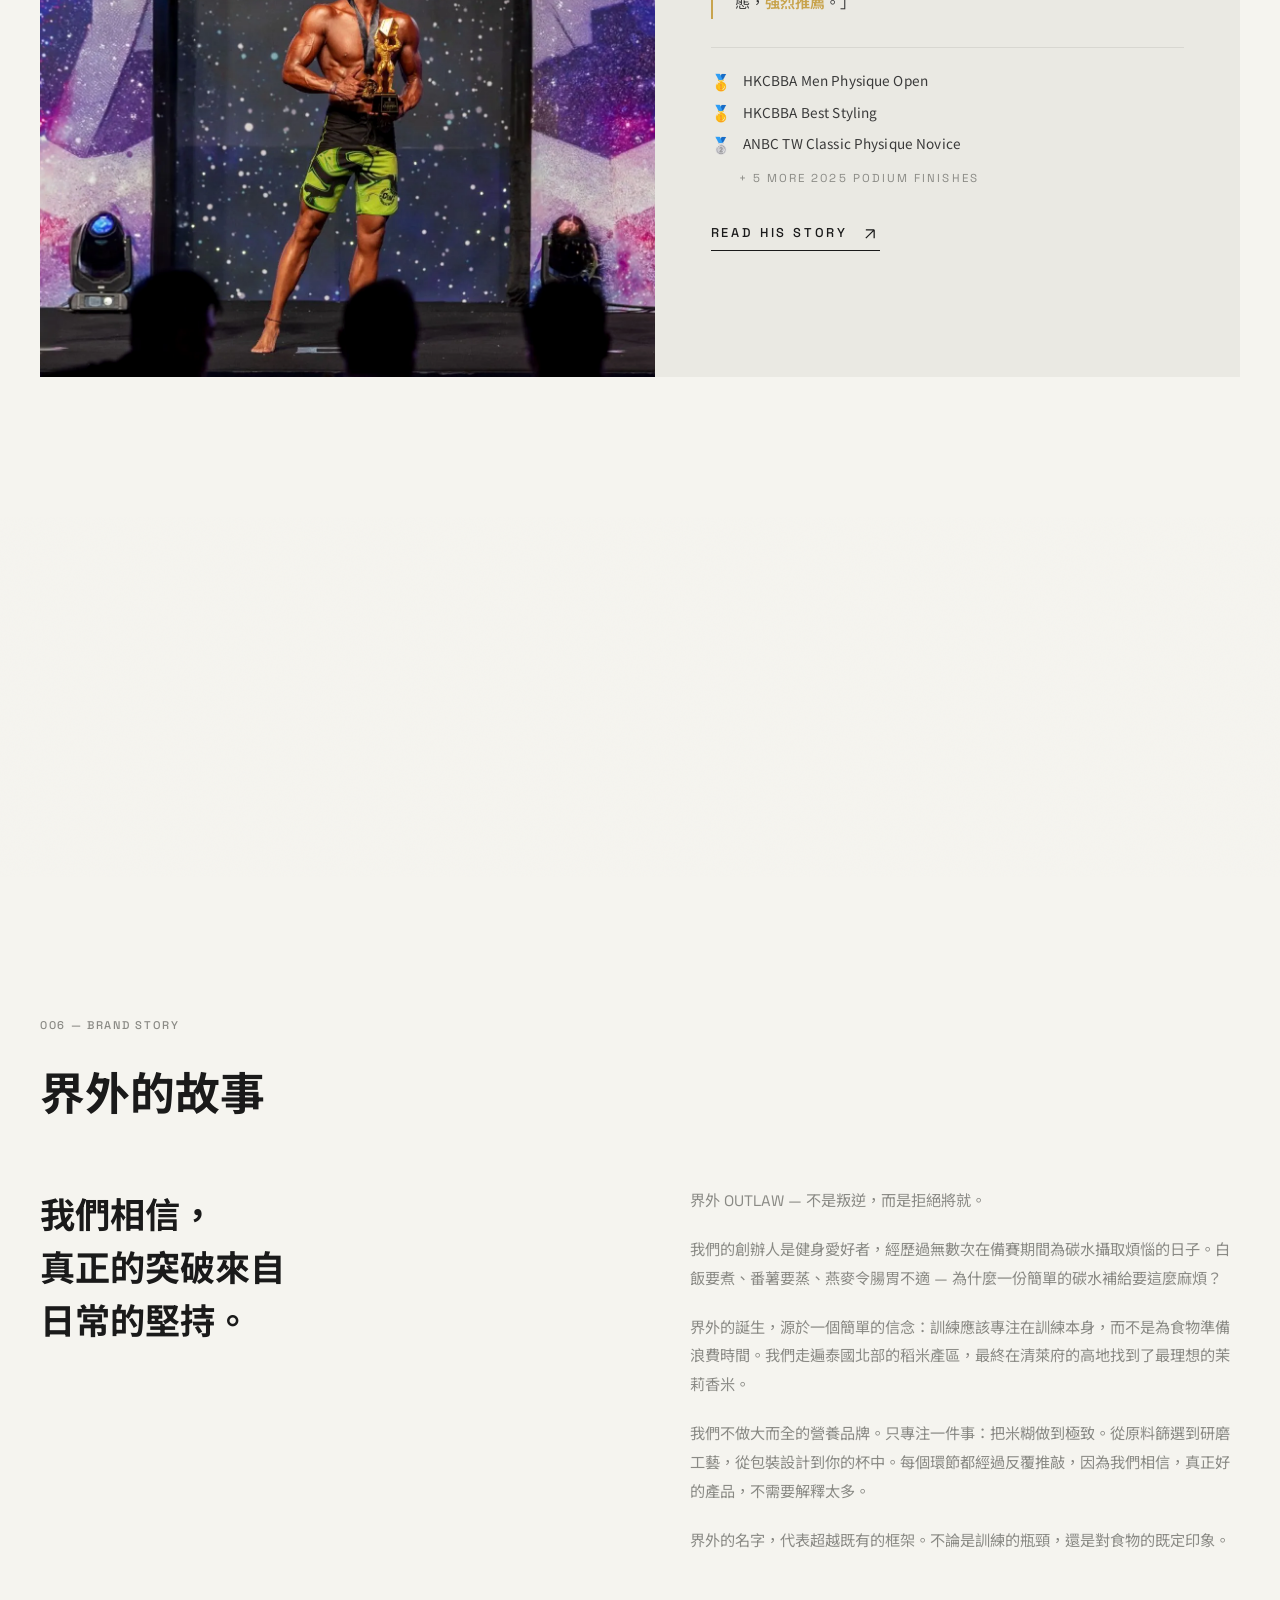
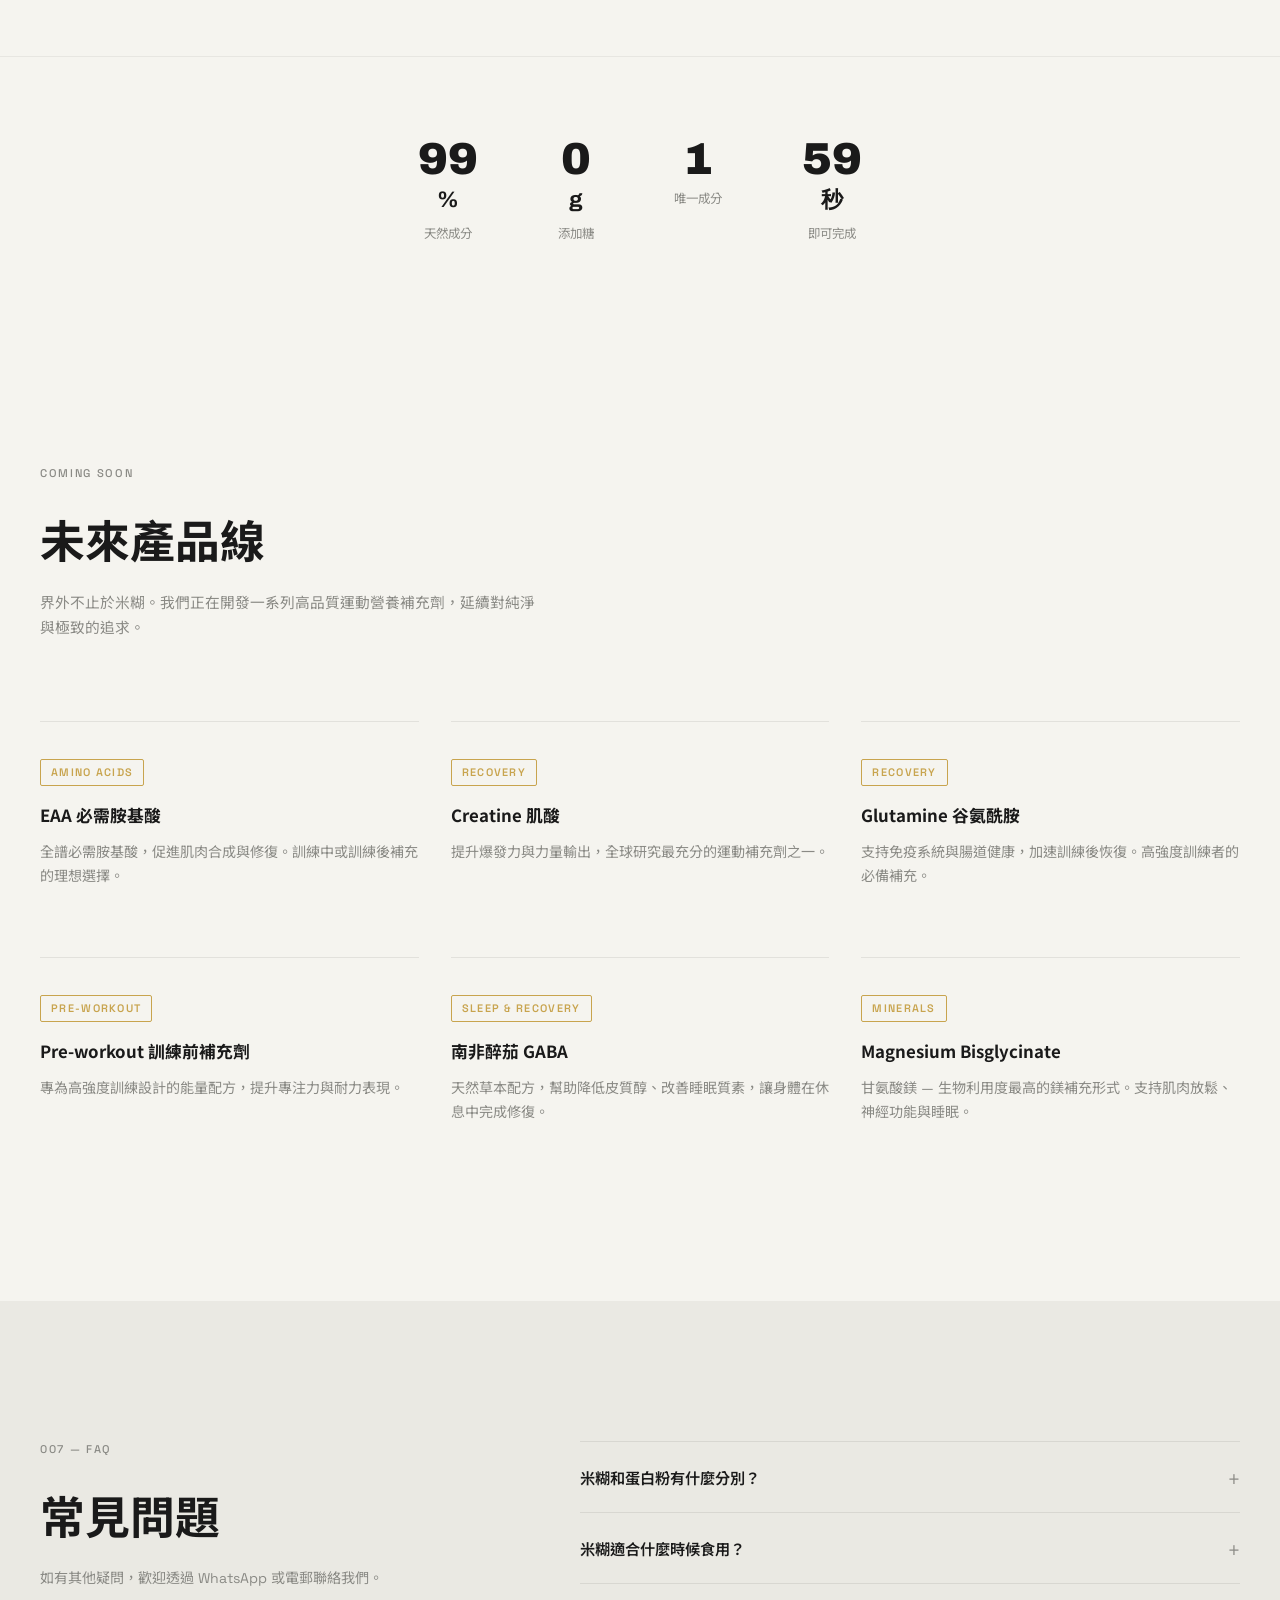
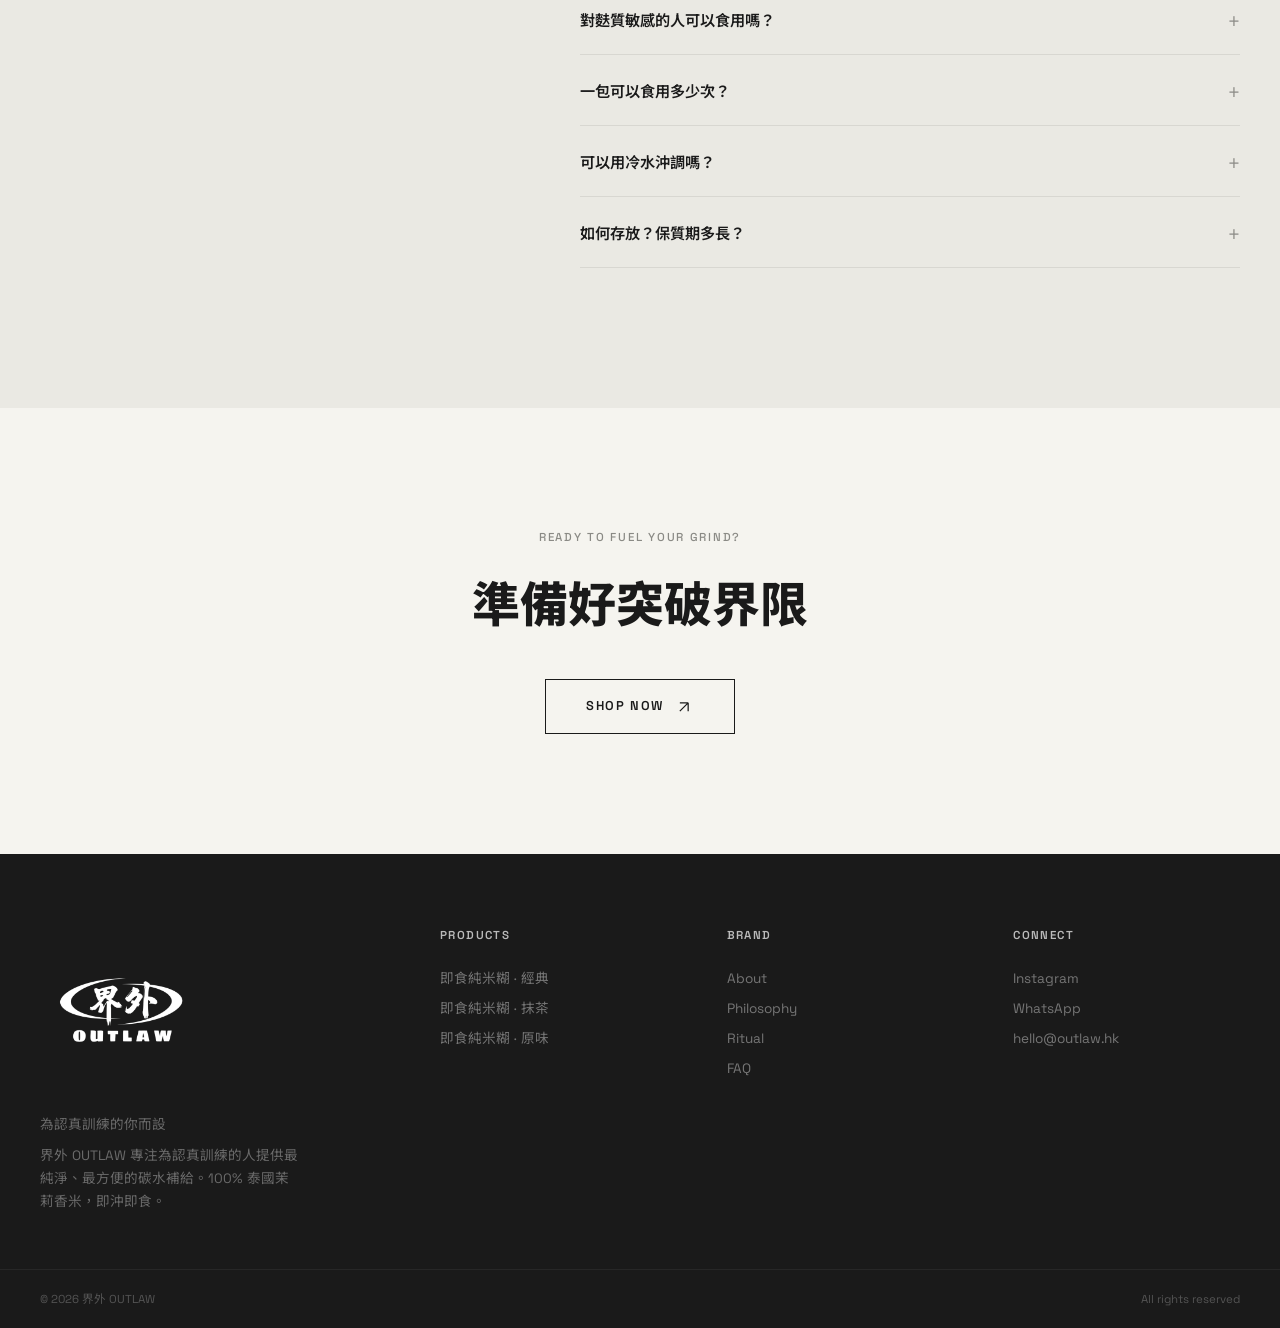
==== commit f71a8f93: "Autoplay watchdog — keep videos playing across tab/scroll/power events Hero and split-visual <video " ====
--- a/index.html
+++ b/index.html
@@ -814,6 +814,6 @@
     </div>
   </footer>
 
-  <script src="script.js?v=20260428a" defer></script>
+  <script src="script.js?v=20260428b" defer></script>
 </body>
 </html>
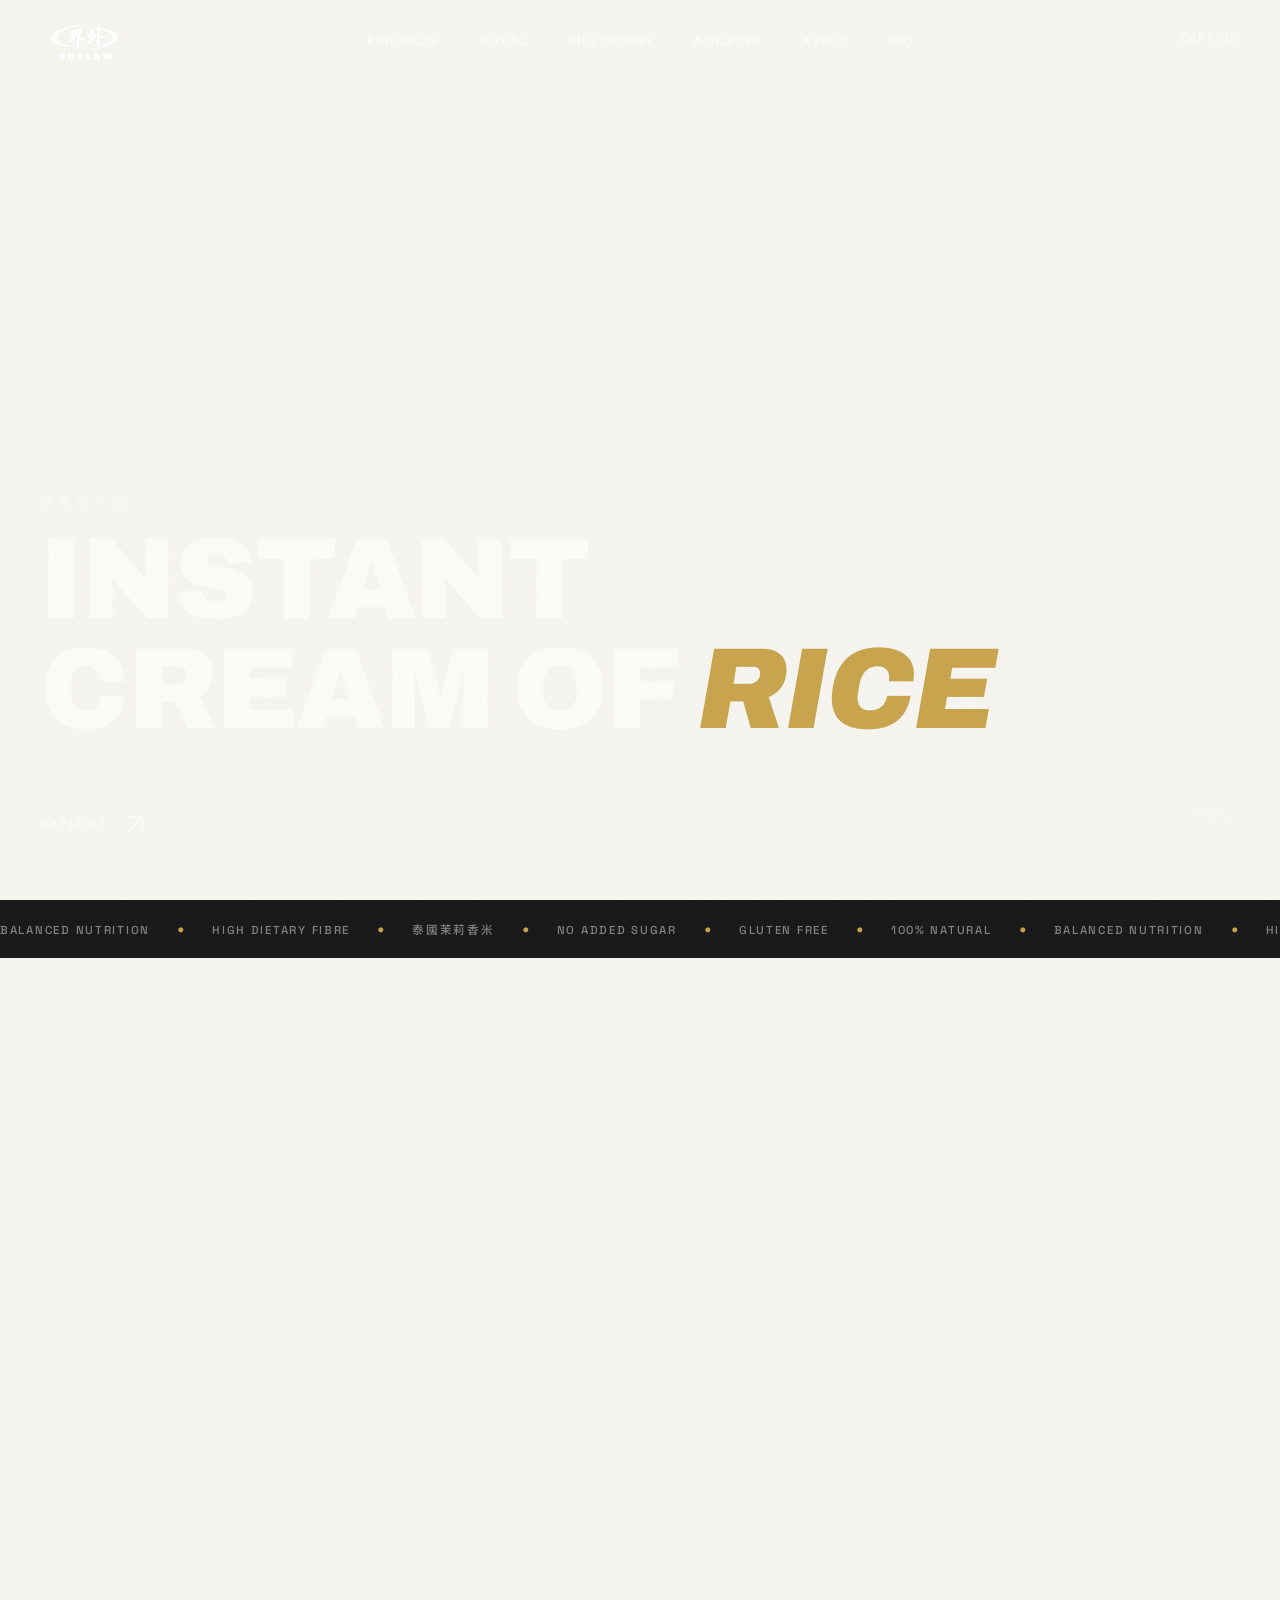
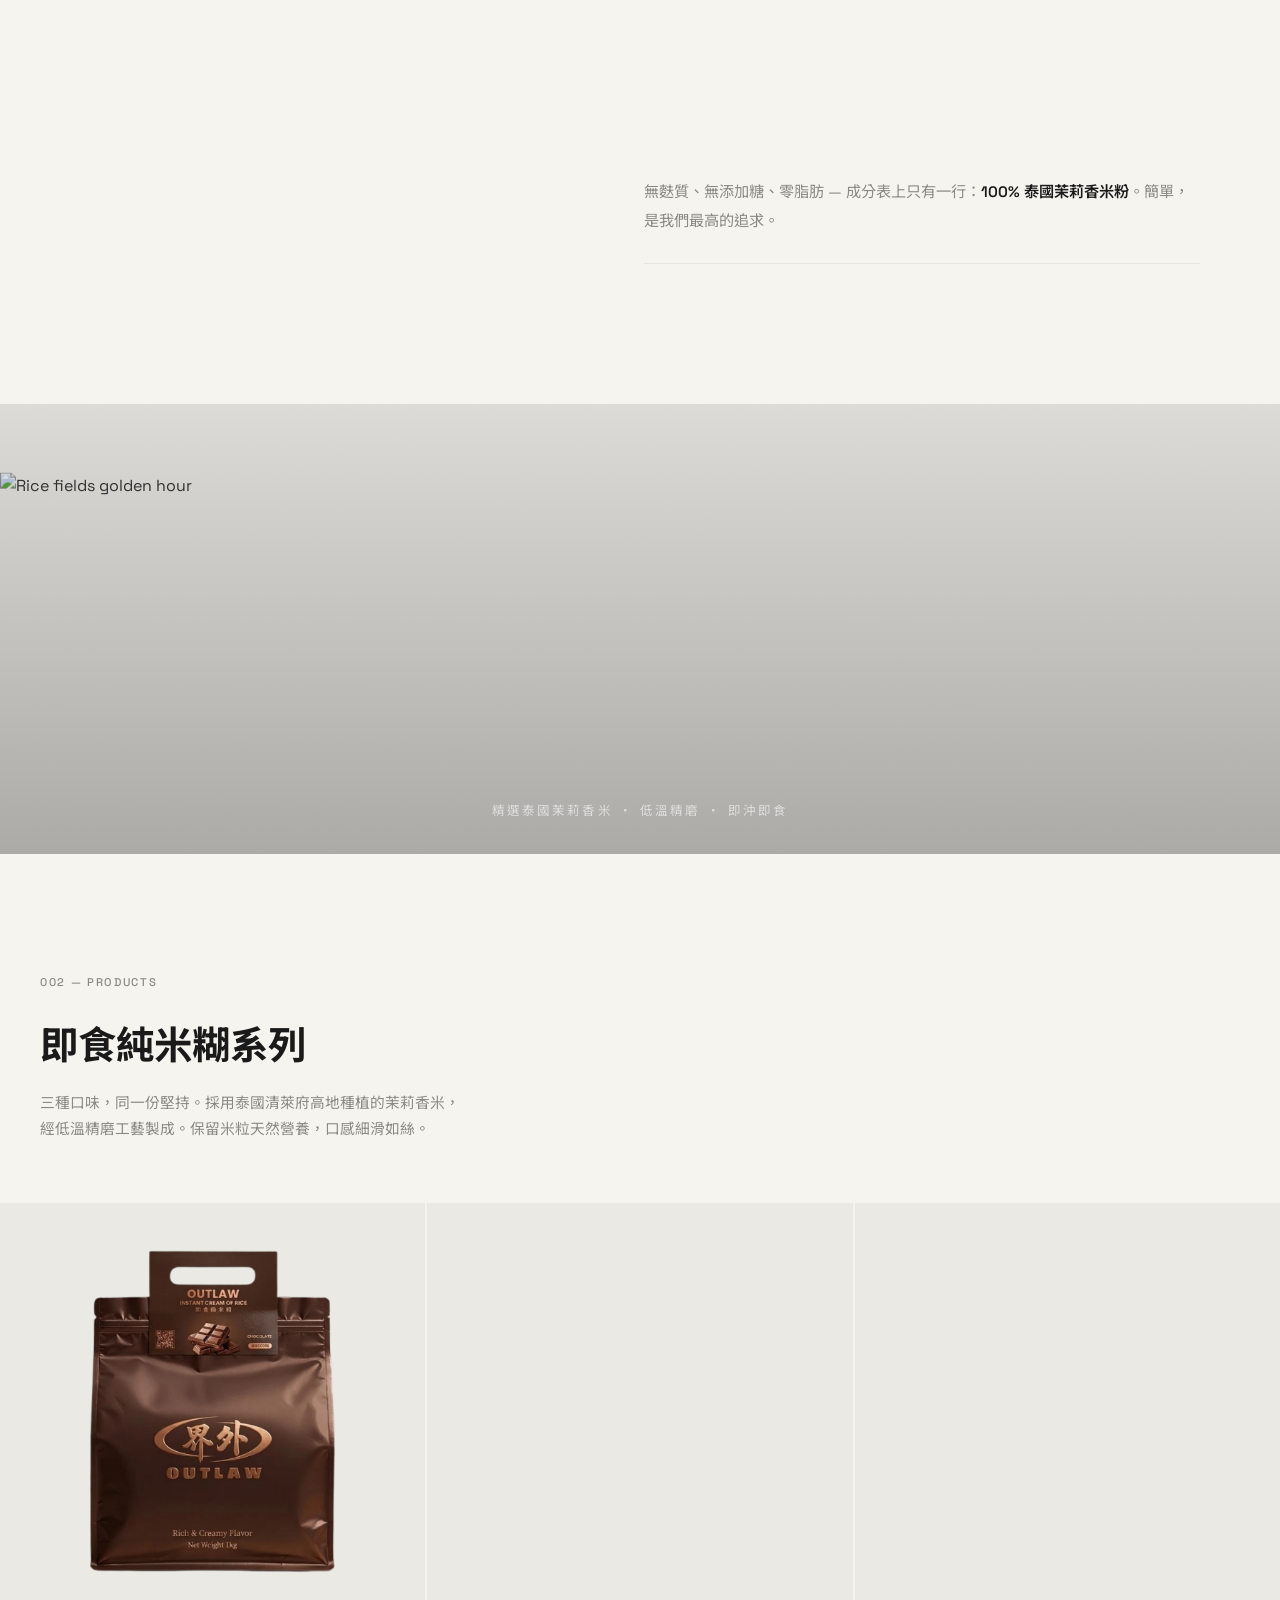
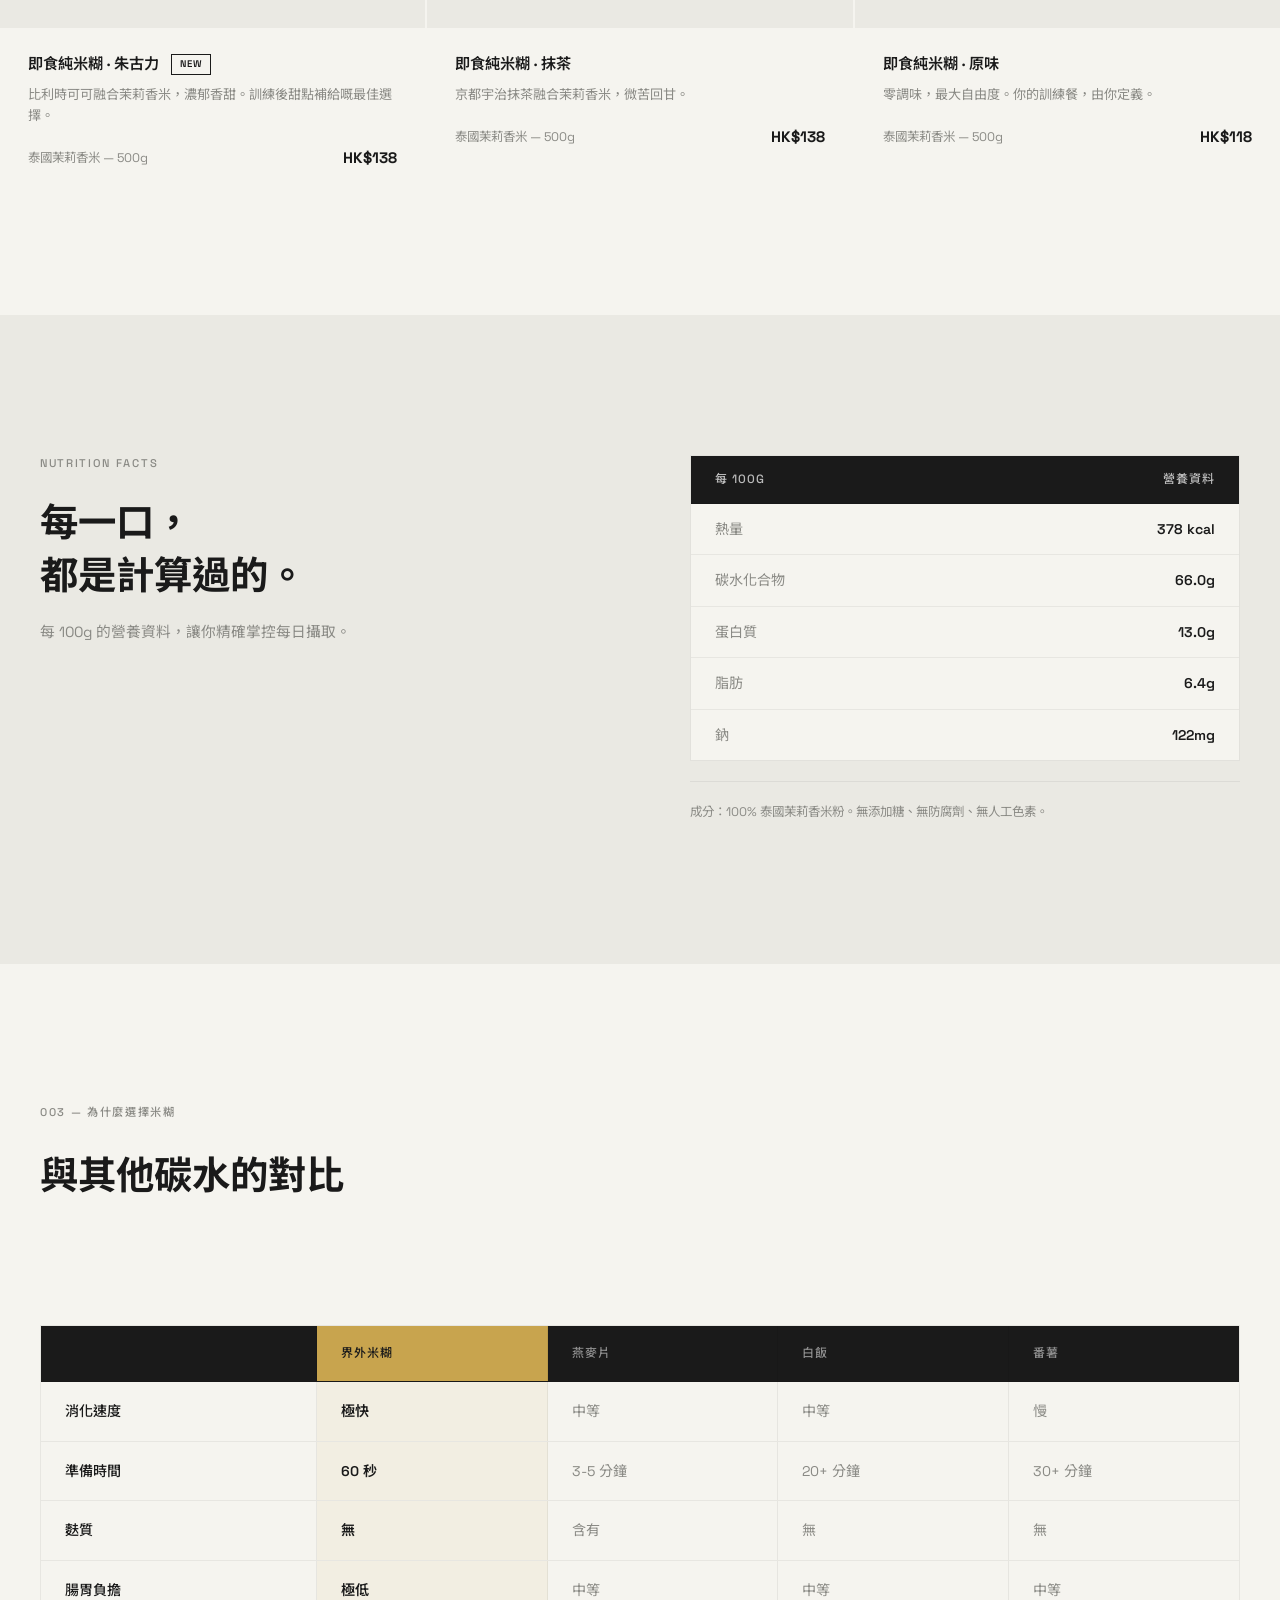
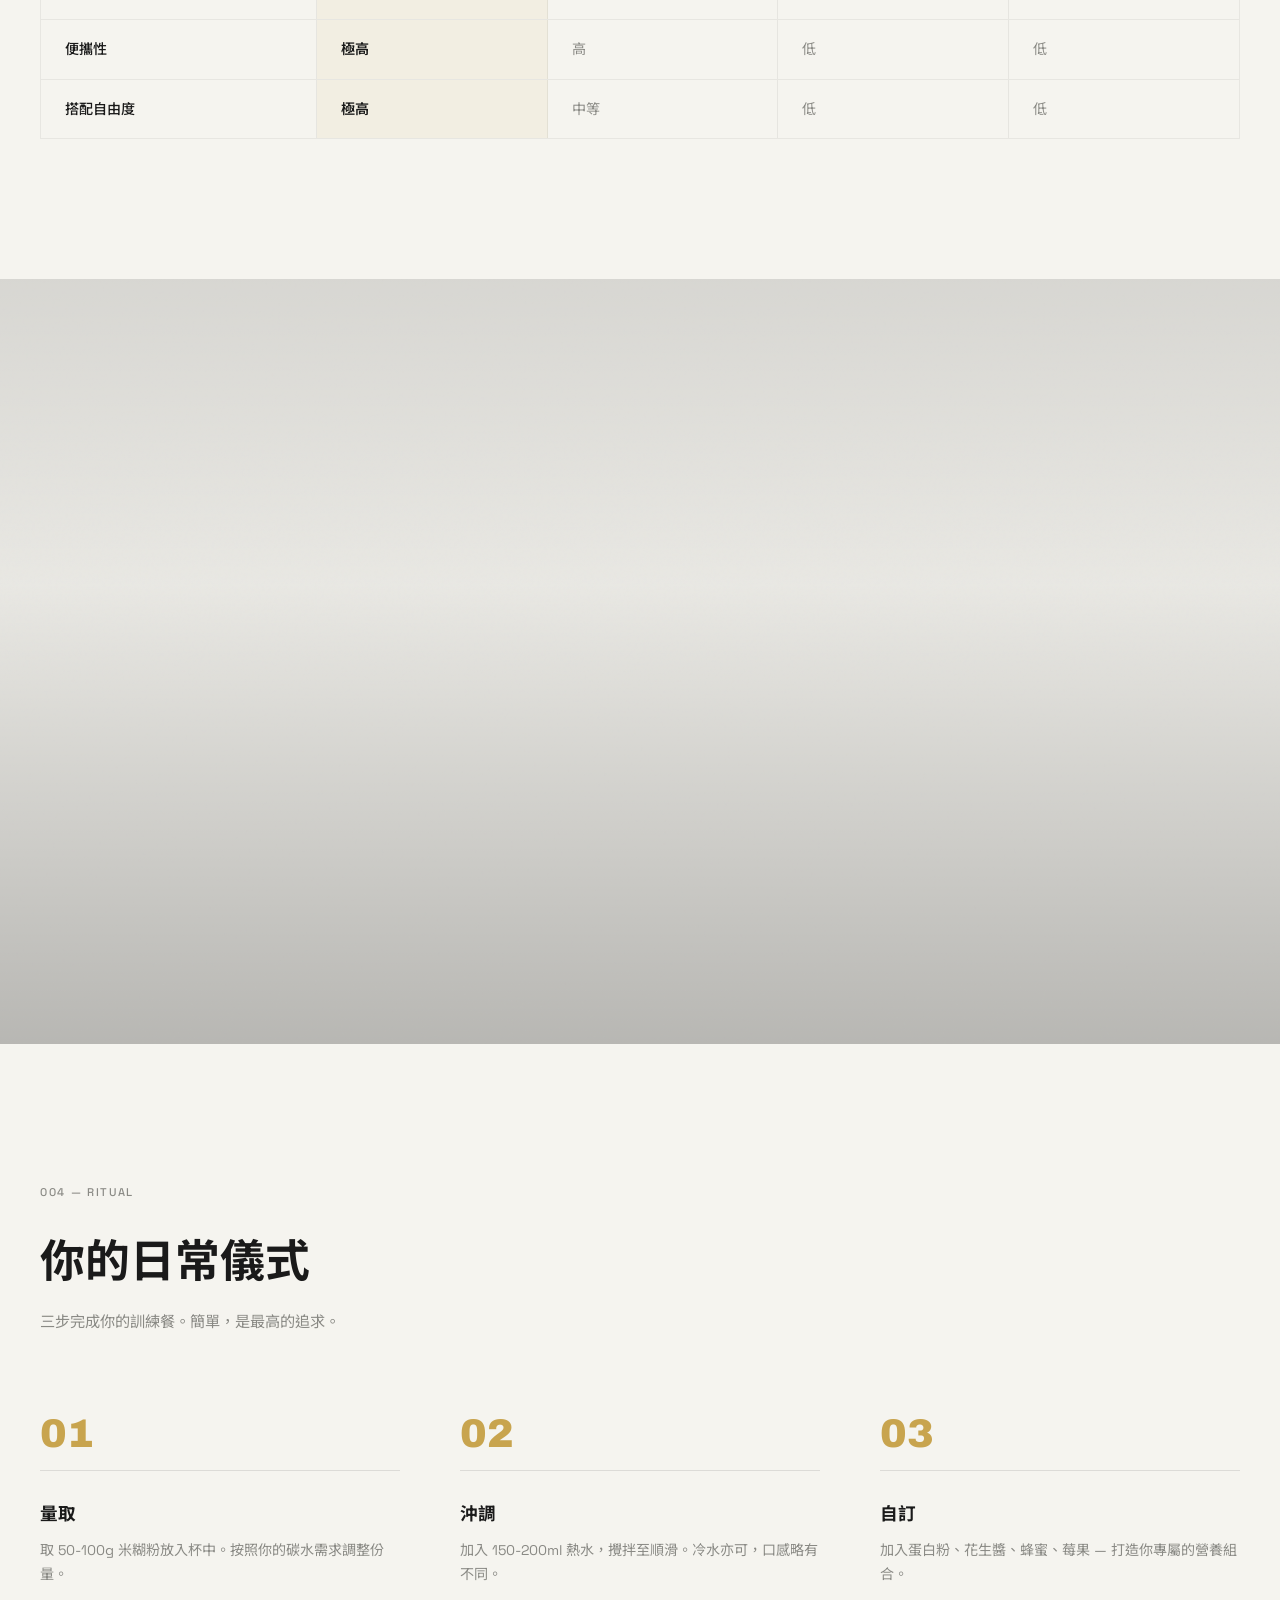
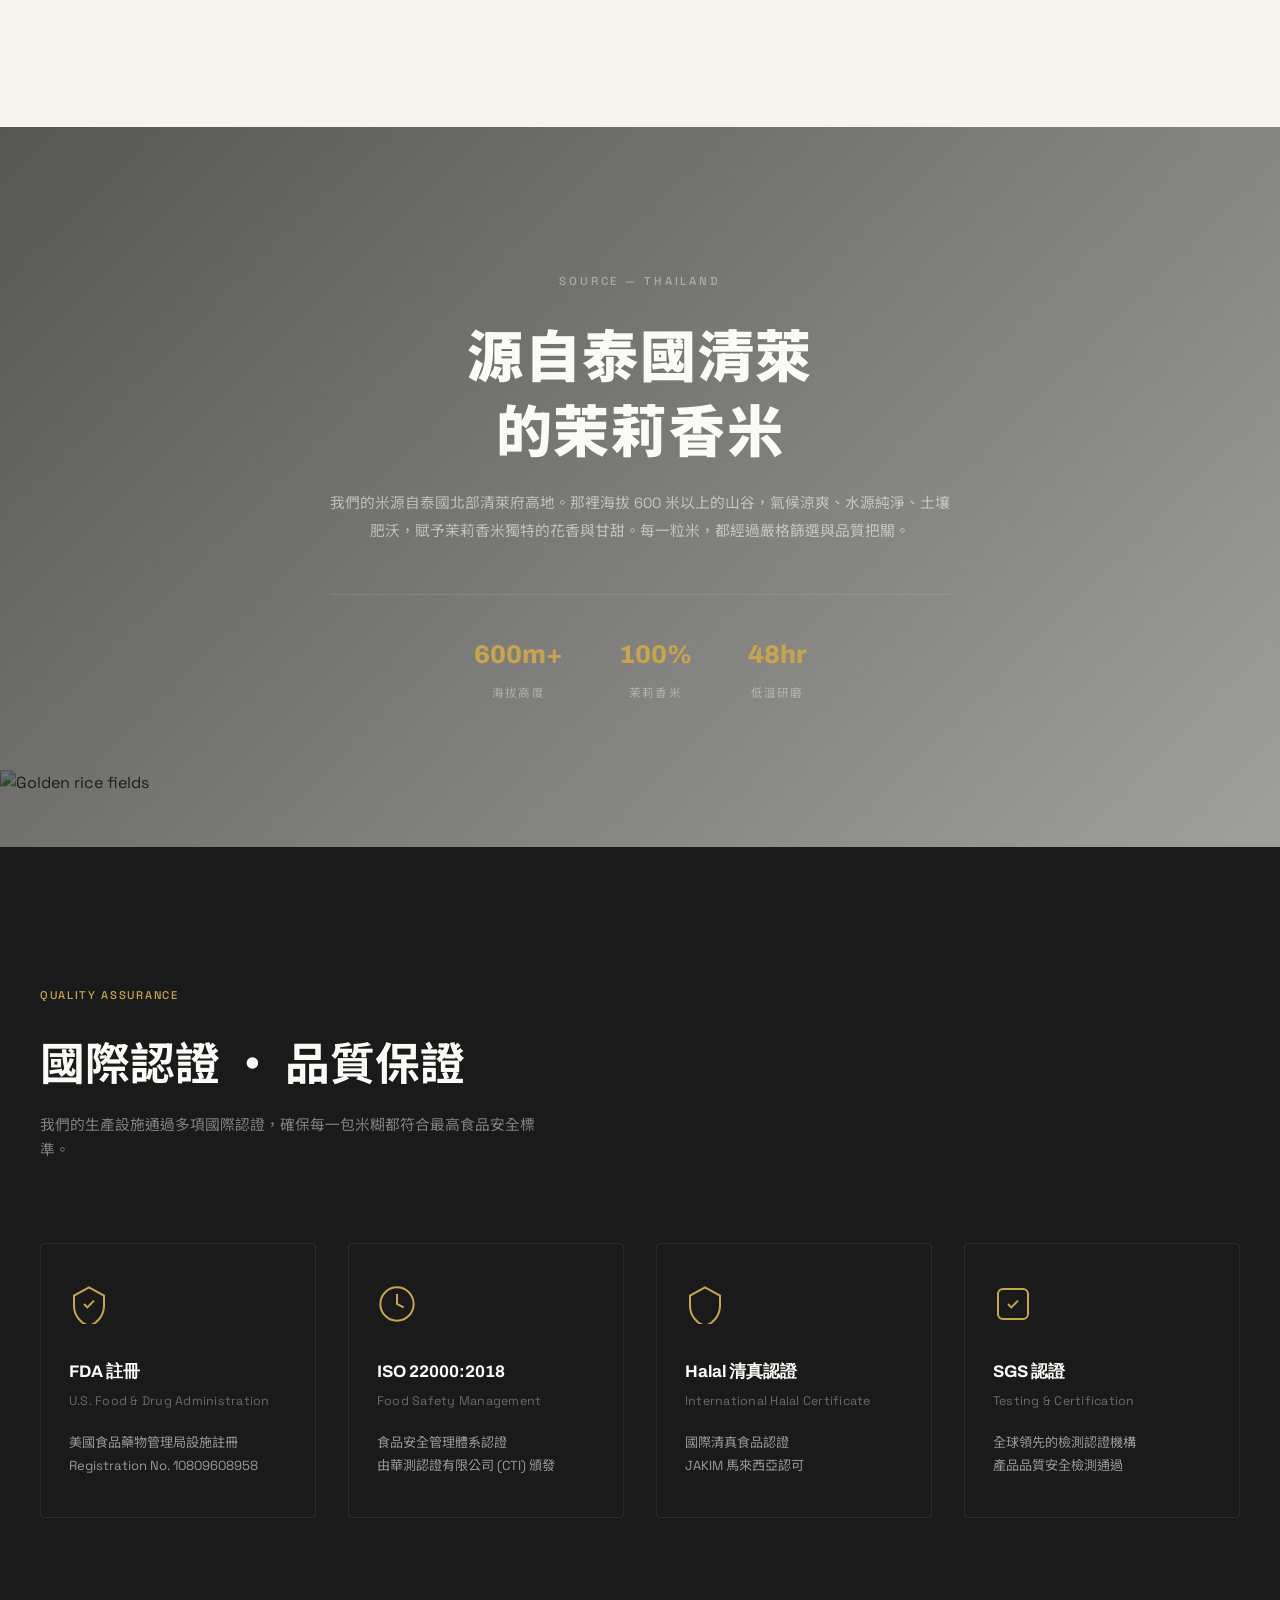
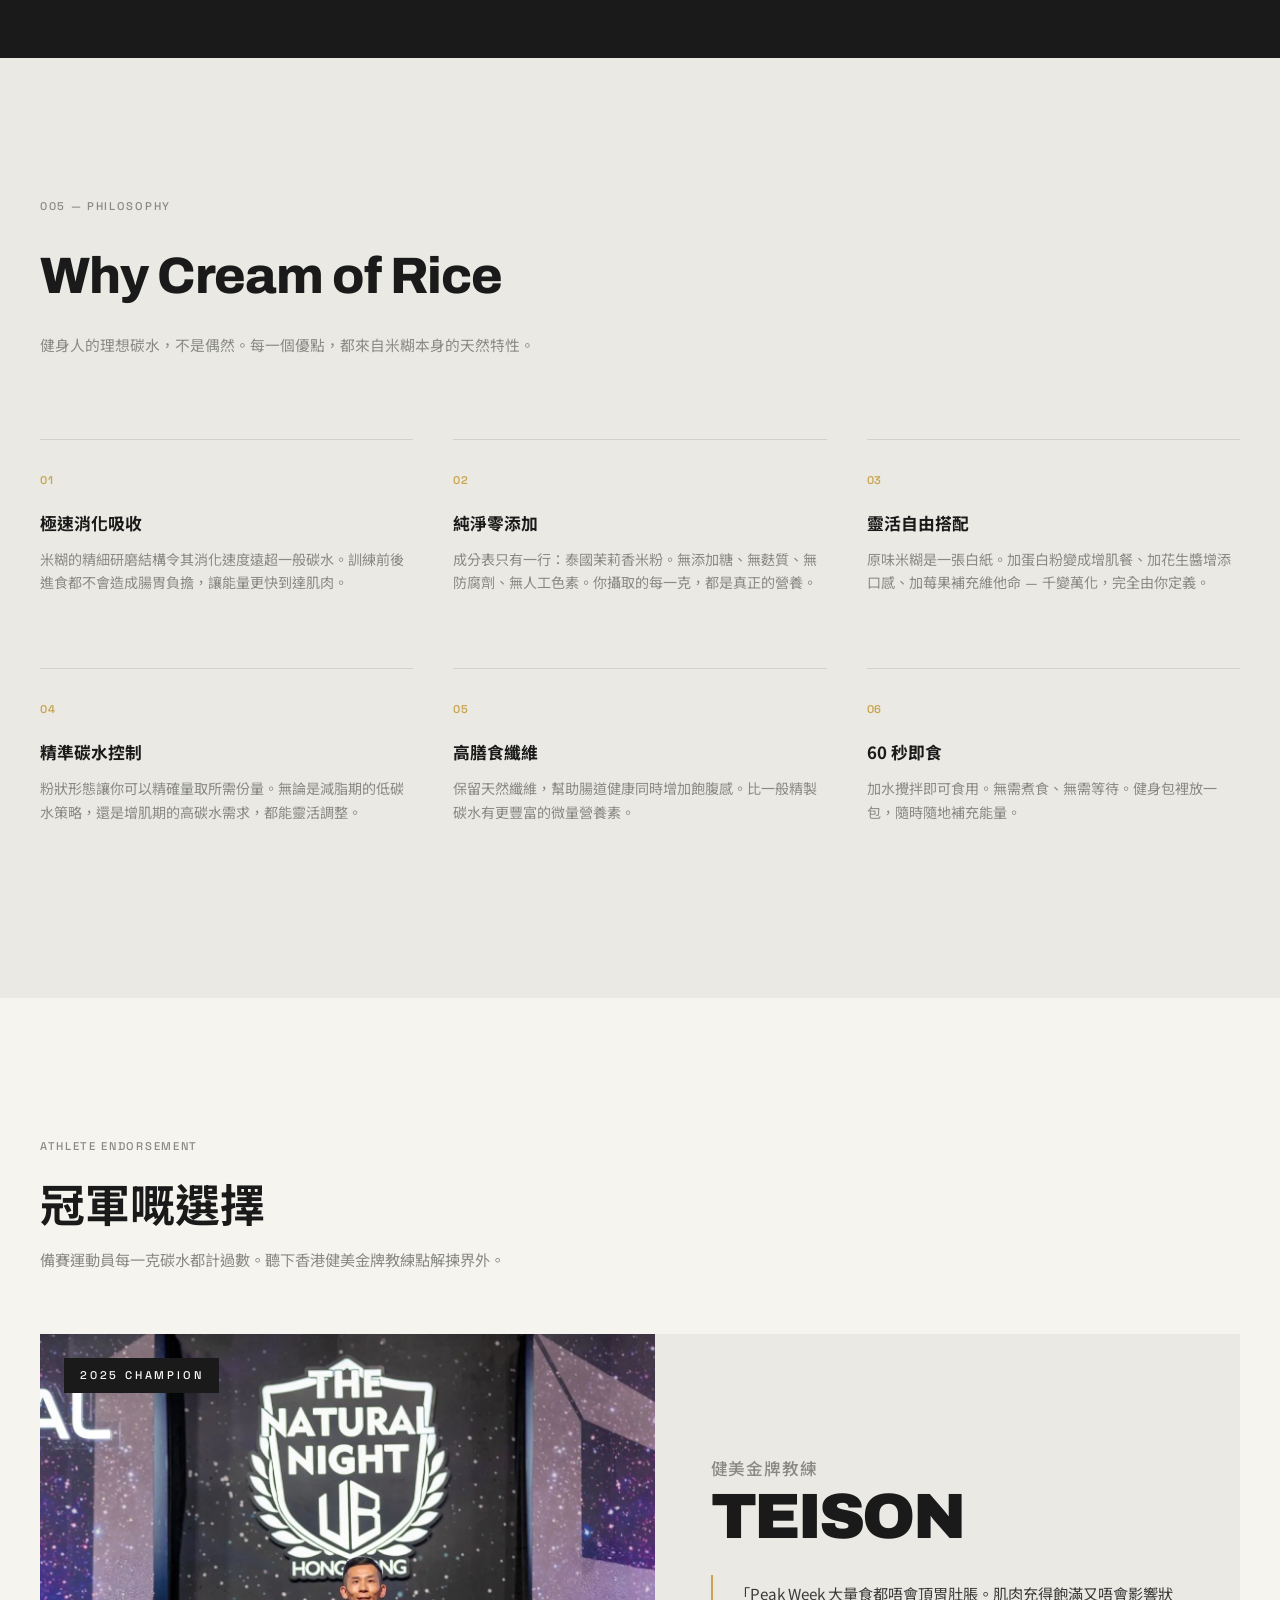
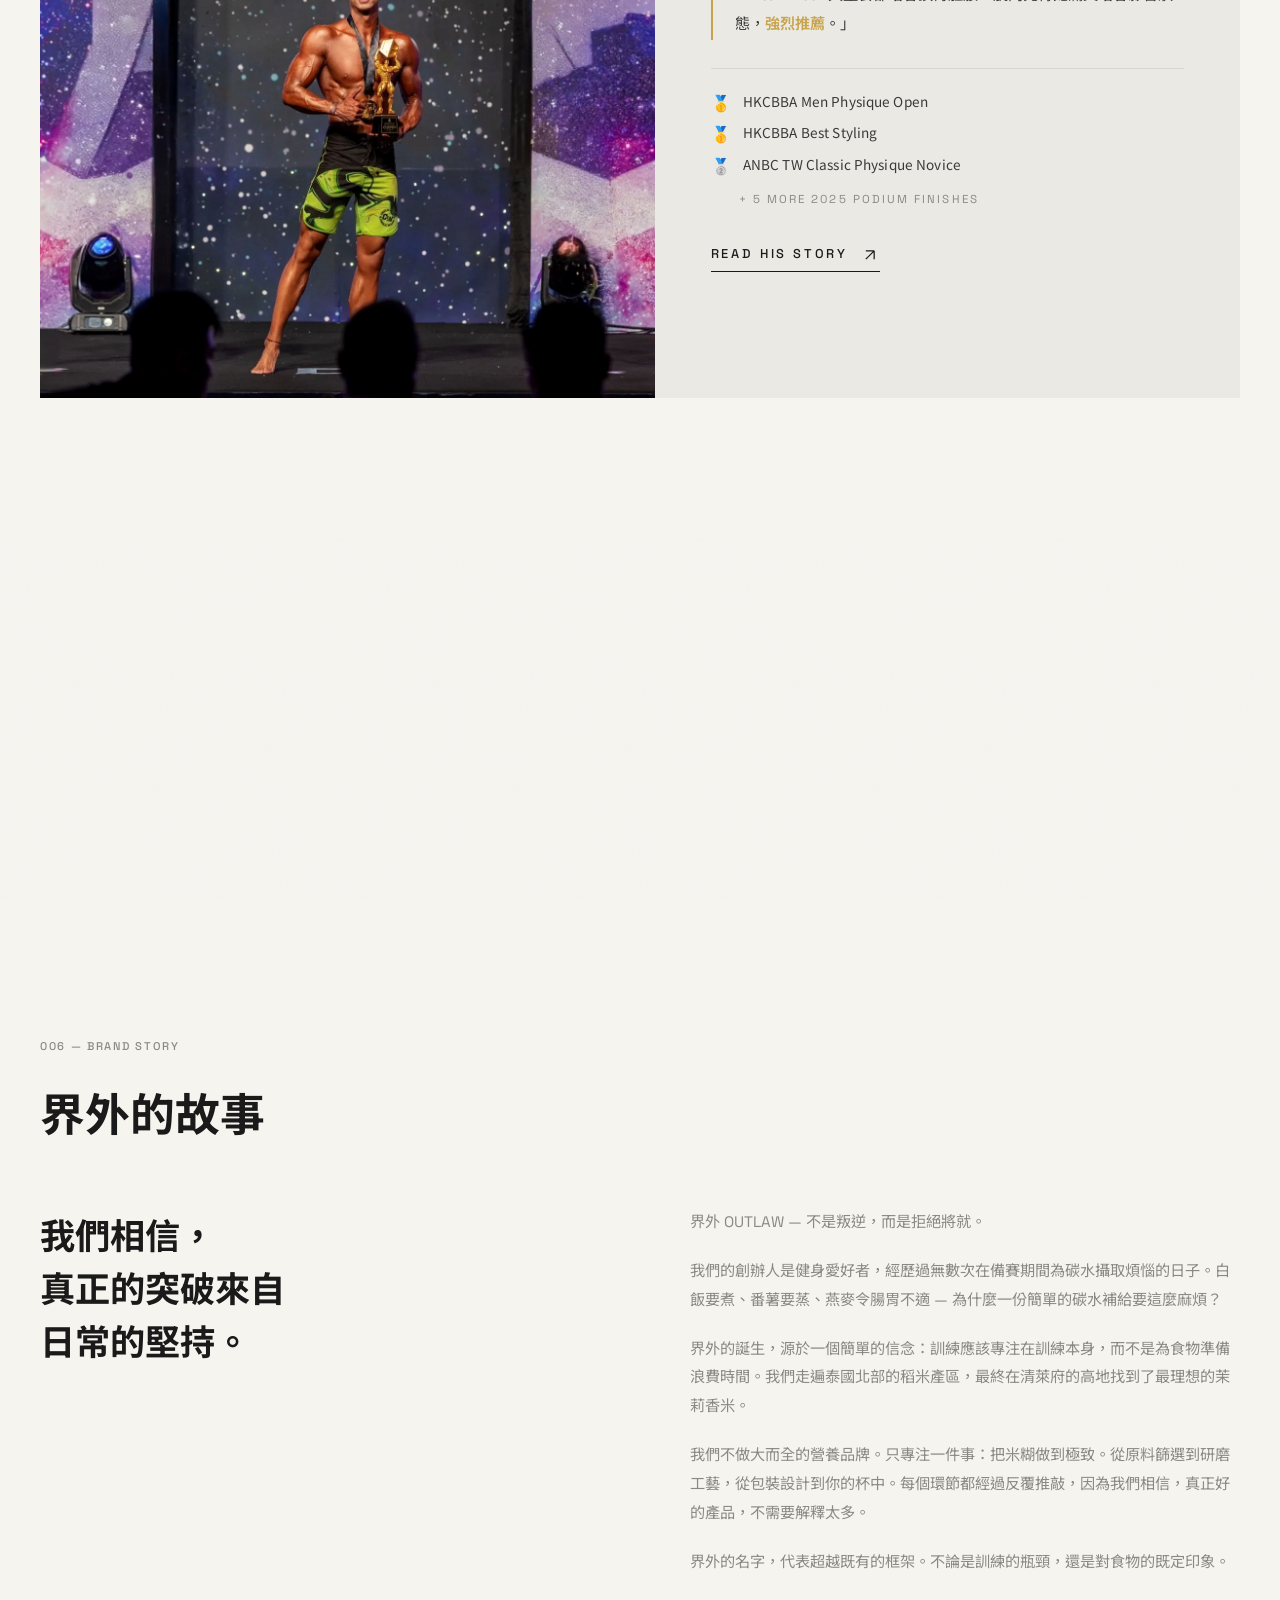
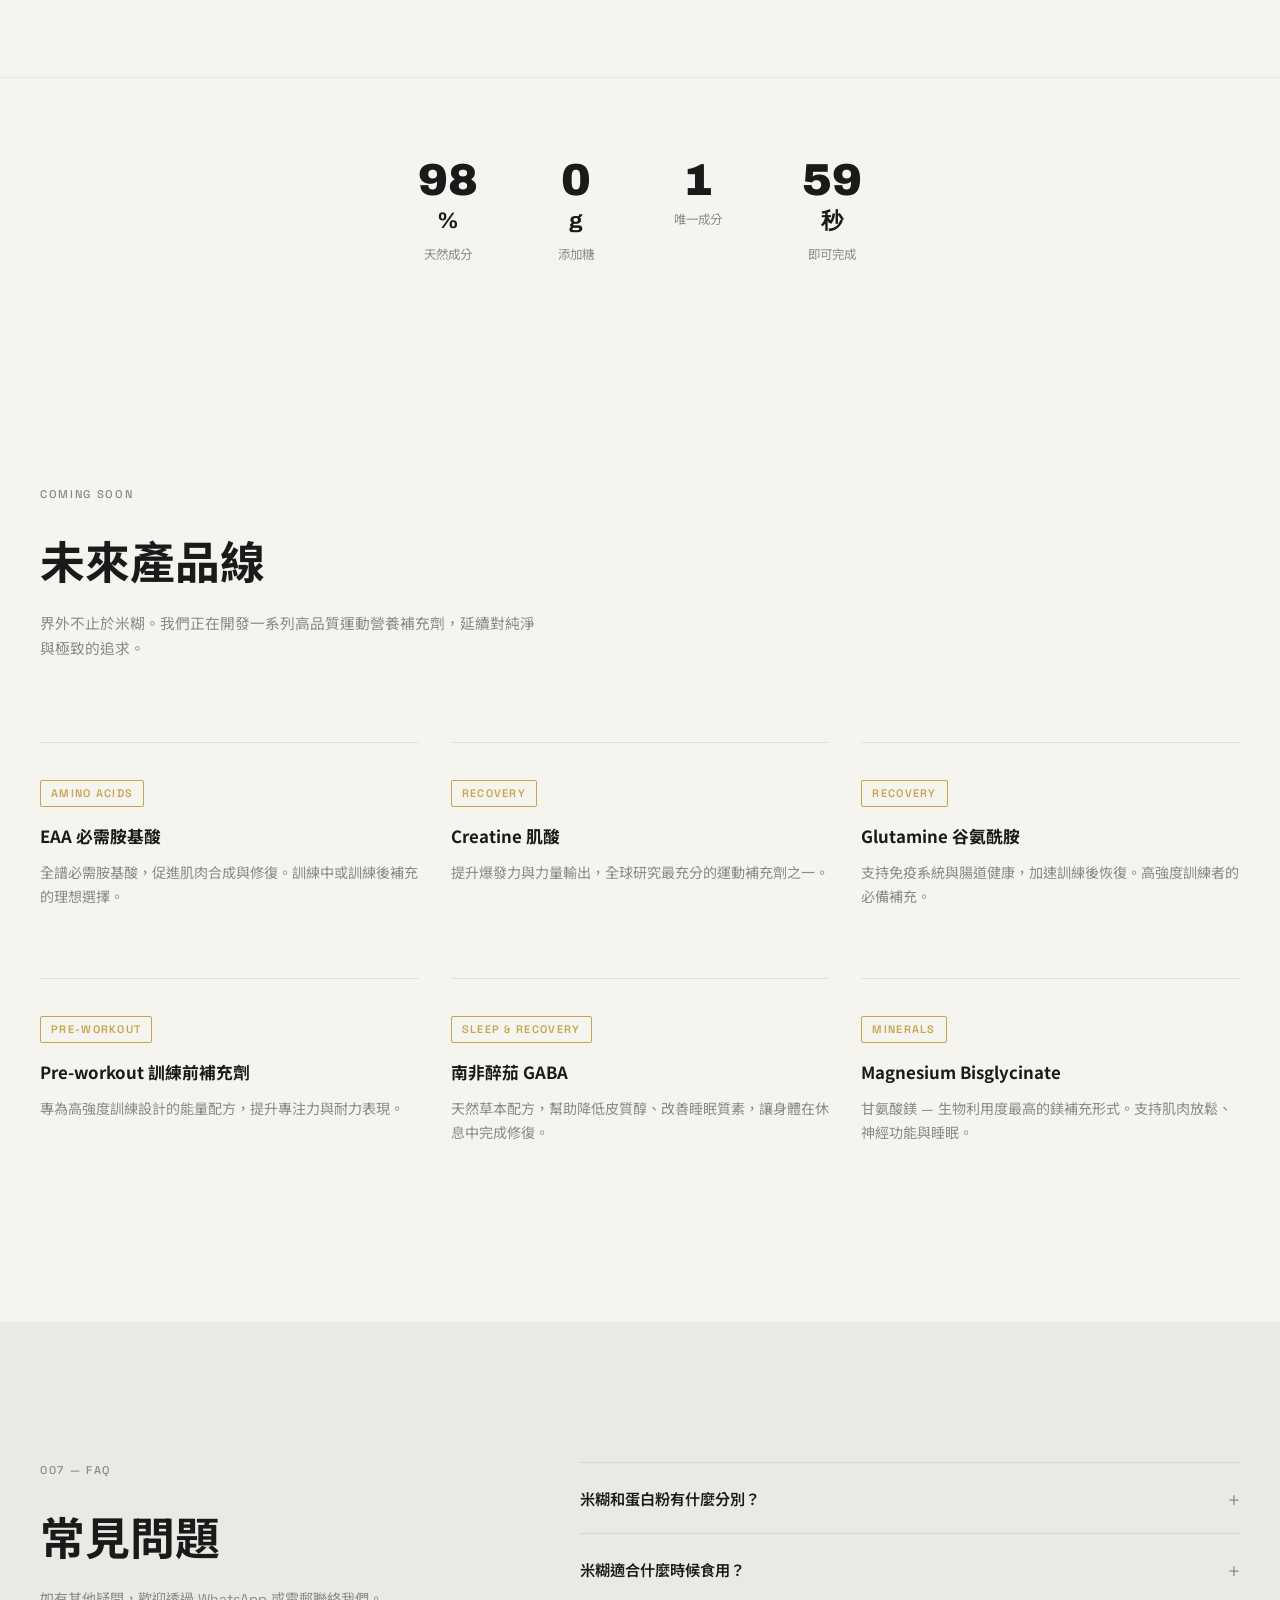
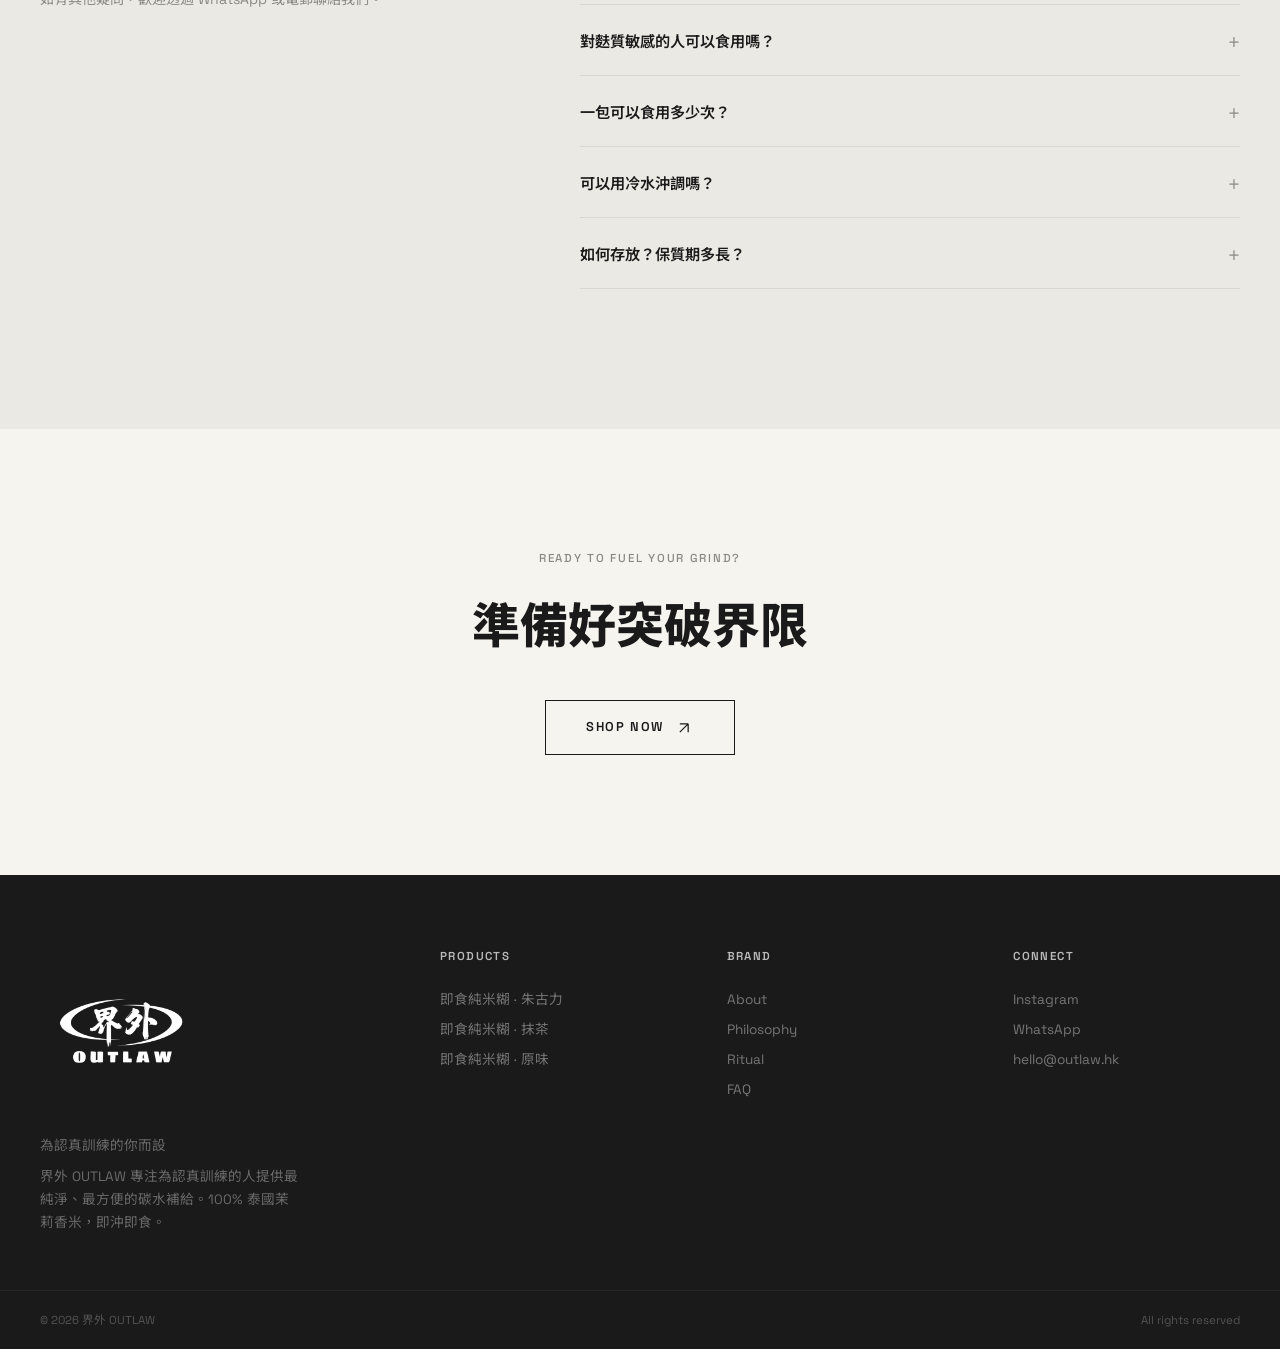
==== commit 51318843: "Replace Classic flavor with Chocolate flavor product Owner asked to swap the orange Classic SKU for " ====
--- a/index.html
+++ b/index.html
@@ -204,20 +204,20 @@
       <article class="product-card" data-reveal>
         <a href="#" class="product-link">
           <div class="product-visual">
-            <img src="images/product-orange.webp" alt="即食純米糊 · 經典" loading="lazy" decoding="async" width="800" height="1000">
+            <img src="images/product-chocolate.webp" alt="即食純米糊 · 朱古力" loading="lazy" decoding="async" width="800" height="1000">
             <div class="product-overlay">
               <span class="product-cta">View Product →</span>
             </div>
           </div>
           <div class="product-details">
             <div class="product-name">
-              <h3>即食純米糊 · 經典</h3>
-              <span class="product-badge">Best Seller</span>
-            </div>
-            <p class="product-desc">原始米香，純粹口感。最適合搭配蛋白粉或堅果醬。</p>
+              <h3>即食純米糊 · 朱古力</h3>
+              <span class="product-badge badge-new">New</span>
+            </div>
+            <p class="product-desc">比利時可可融合茉莉香米，濃郁香甜。訓練後甜點補給嘅最佳選擇。</p>
             <div class="product-meta">
               <span class="product-spec">泰國茉莉香米 — 500g</span>
-              <span class="product-price">HK$128</span>
+              <span class="product-price">HK$138</span>
             </div>
           </div>
         </a>
@@ -234,7 +234,6 @@
           <div class="product-details">
             <div class="product-name">
               <h3>即食純米糊 · 抹茶</h3>
-              <span class="product-badge badge-new">New</span>
             </div>
             <p class="product-desc">京都宇治抹茶融合茉莉香米，微苦回甘。</p>
             <div class="product-meta">
@@ -786,7 +785,7 @@
           </div>
           <div class="footer-col">
             <h5>Products</h5>
-            <a href="#">即食純米糊 · 經典</a>
+            <a href="#">即食純米糊 · 朱古力</a>
             <a href="#">即食純米糊 · 抹茶</a>
             <a href="#">即食純米糊 · 原味</a>
           </div>
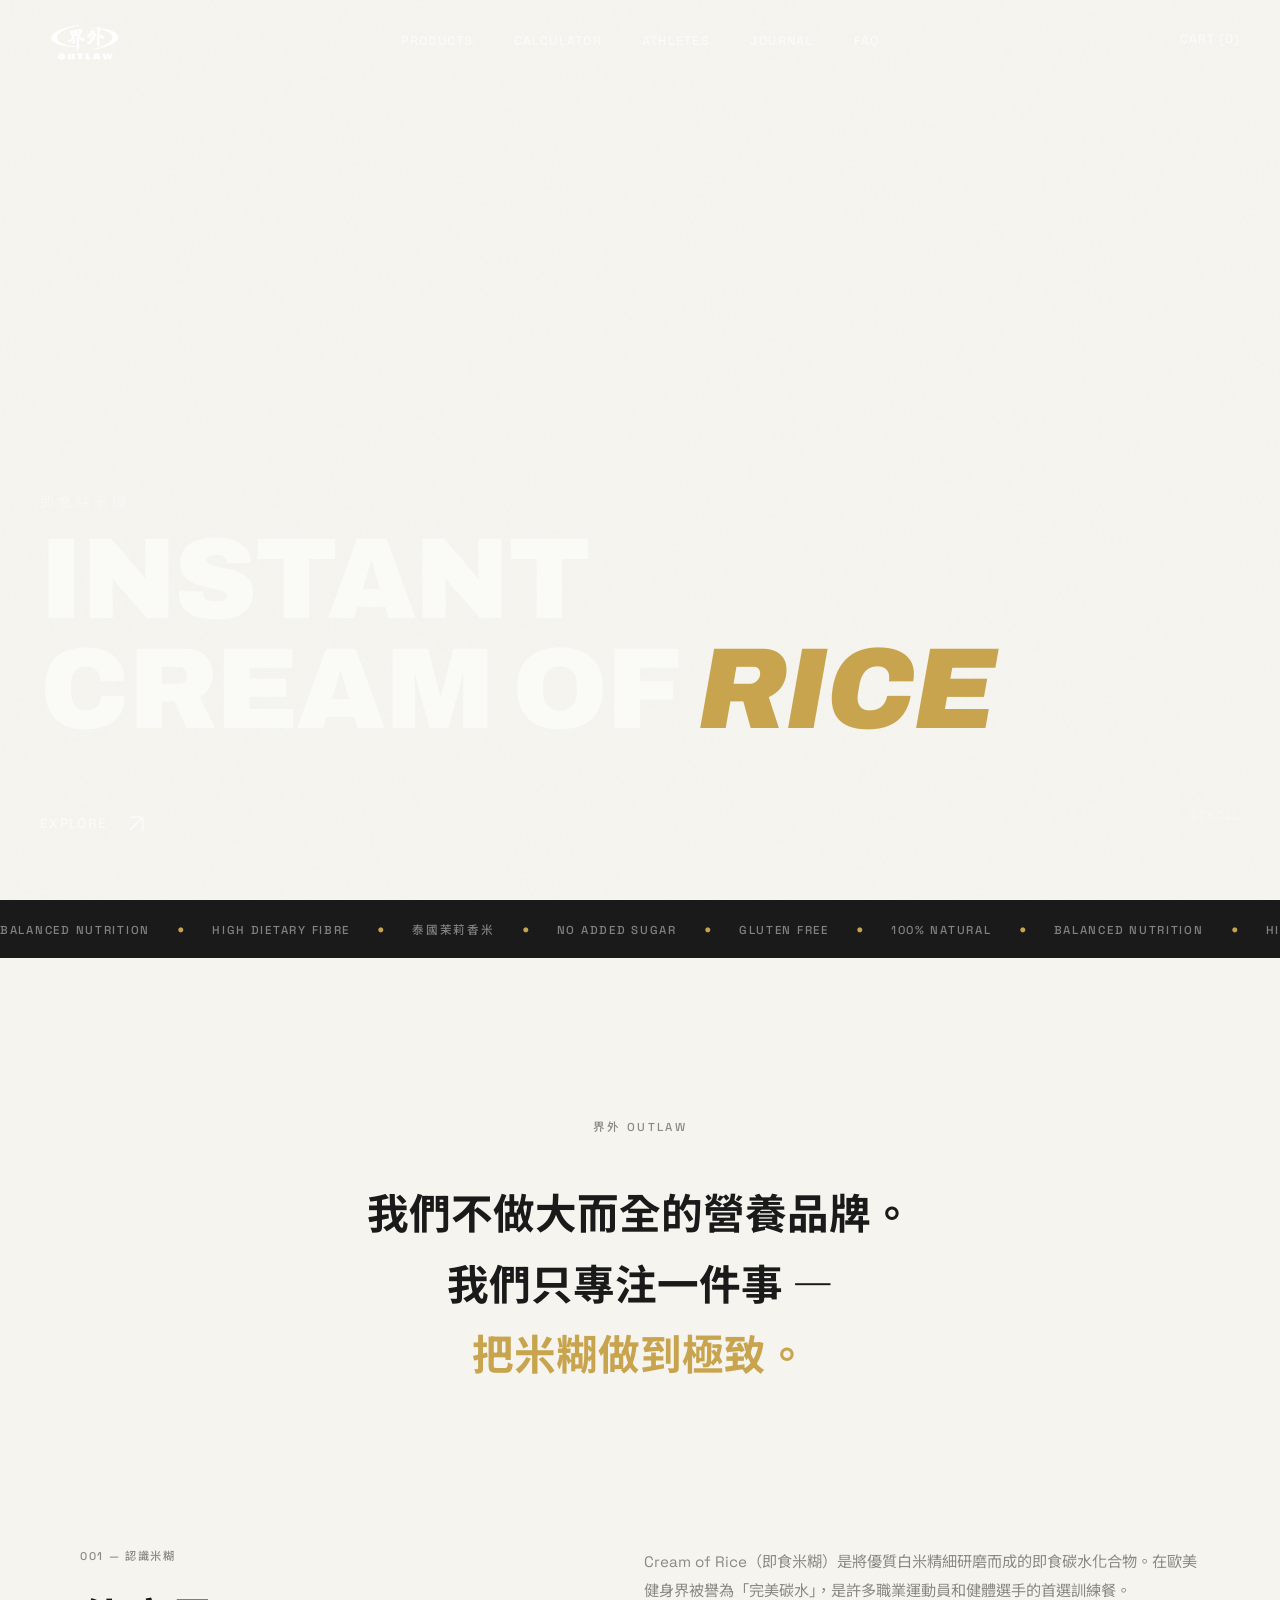
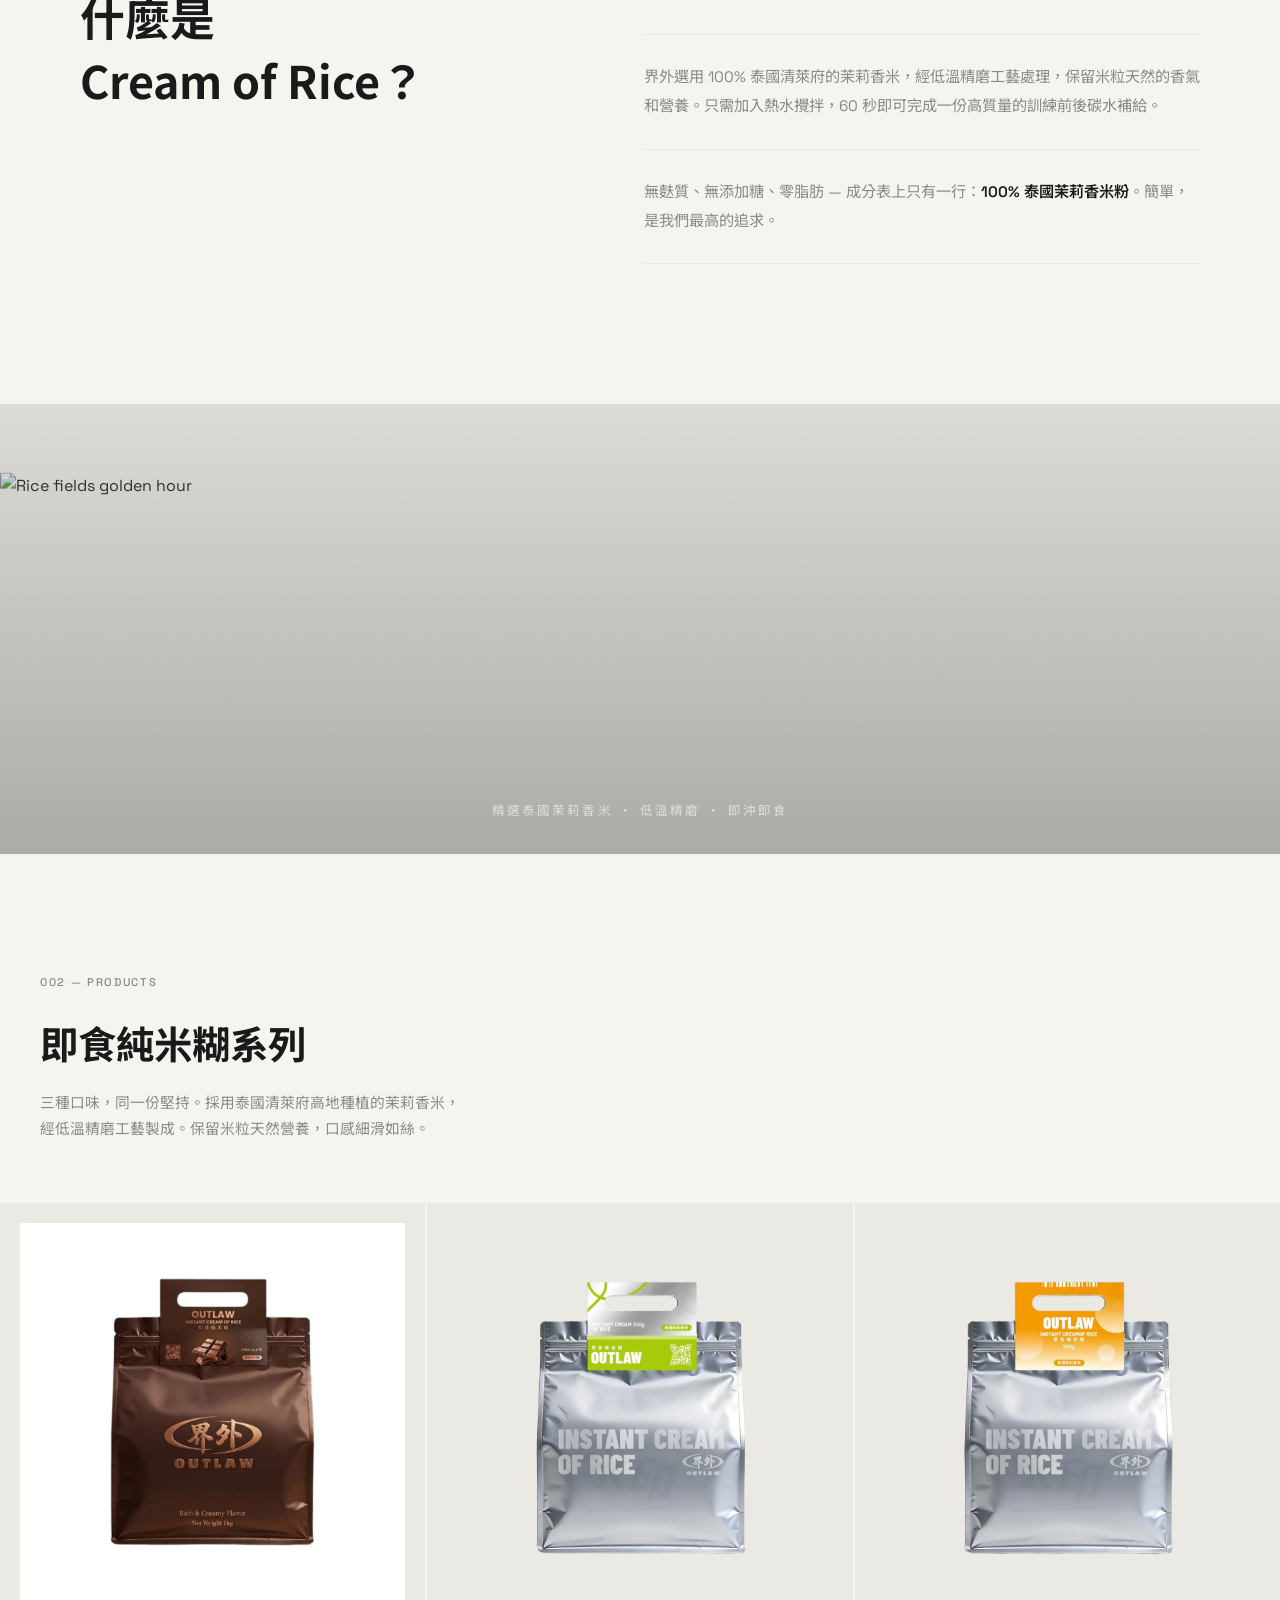
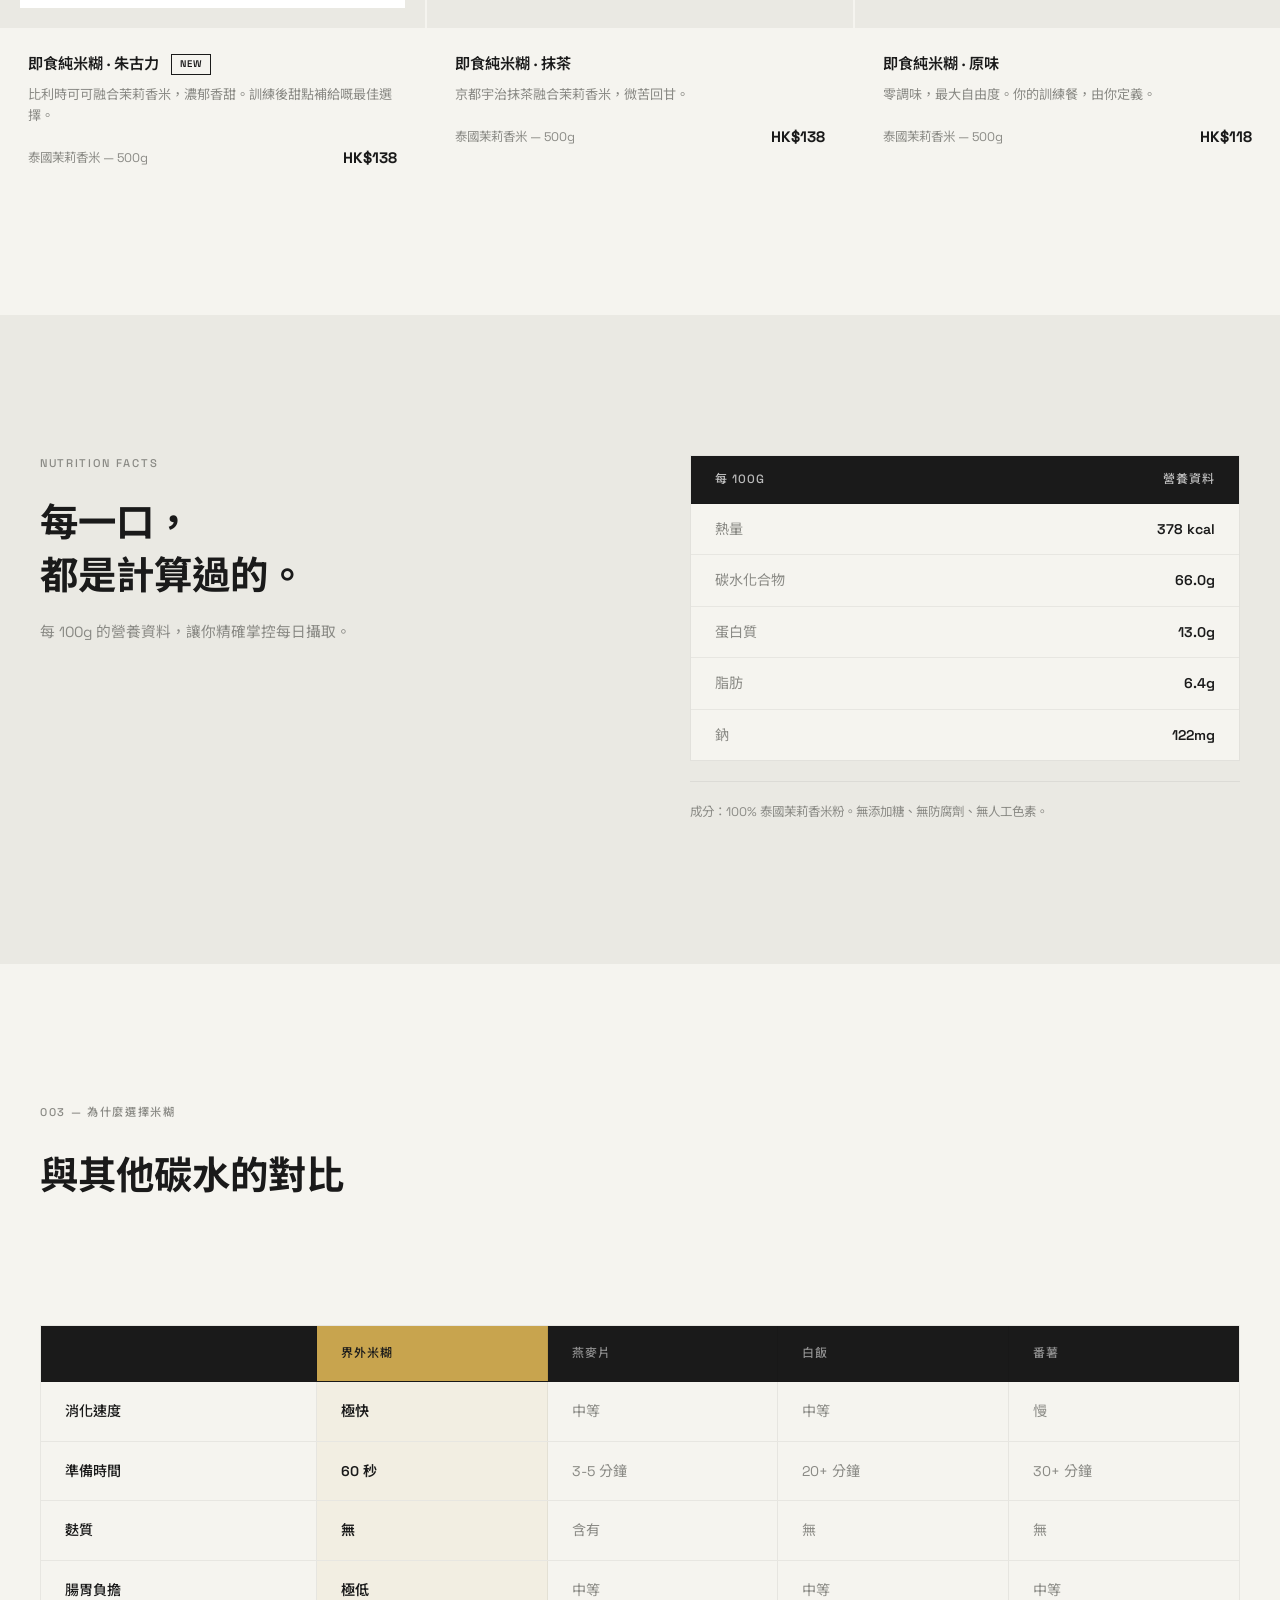
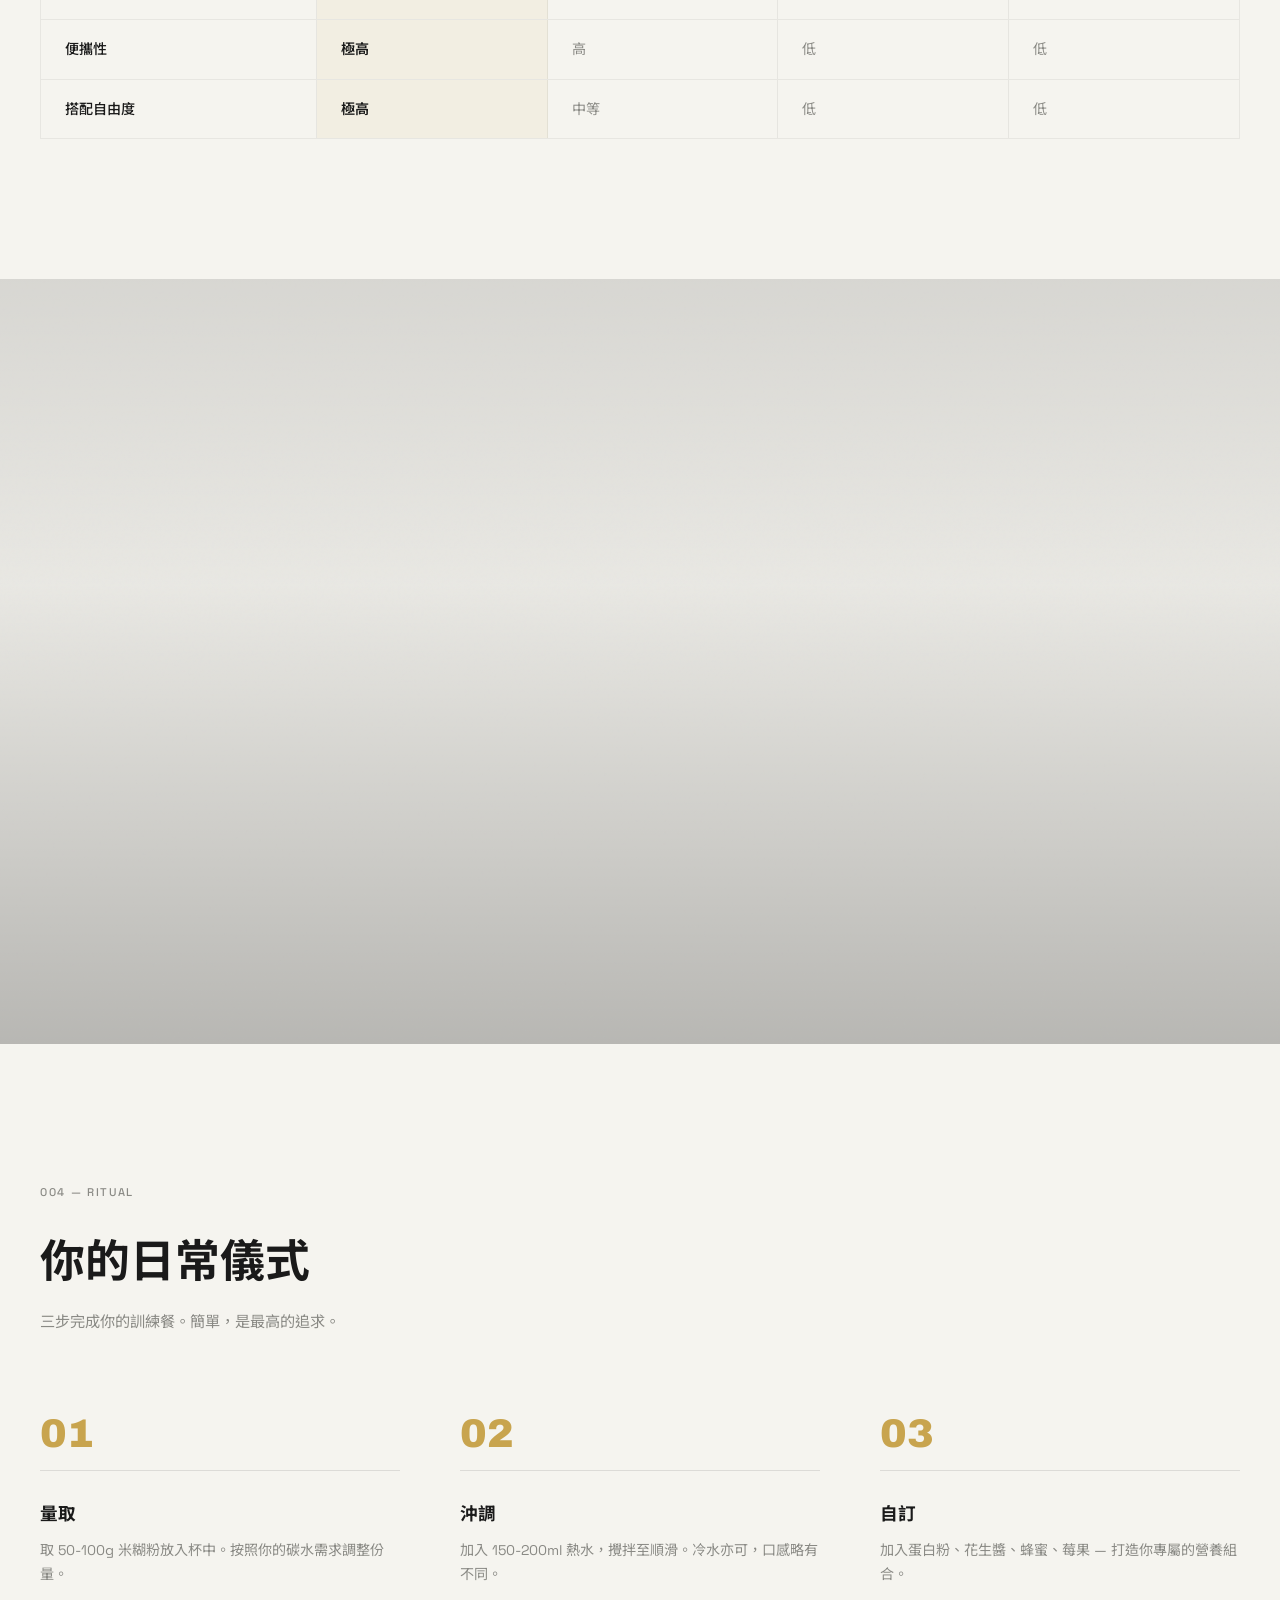
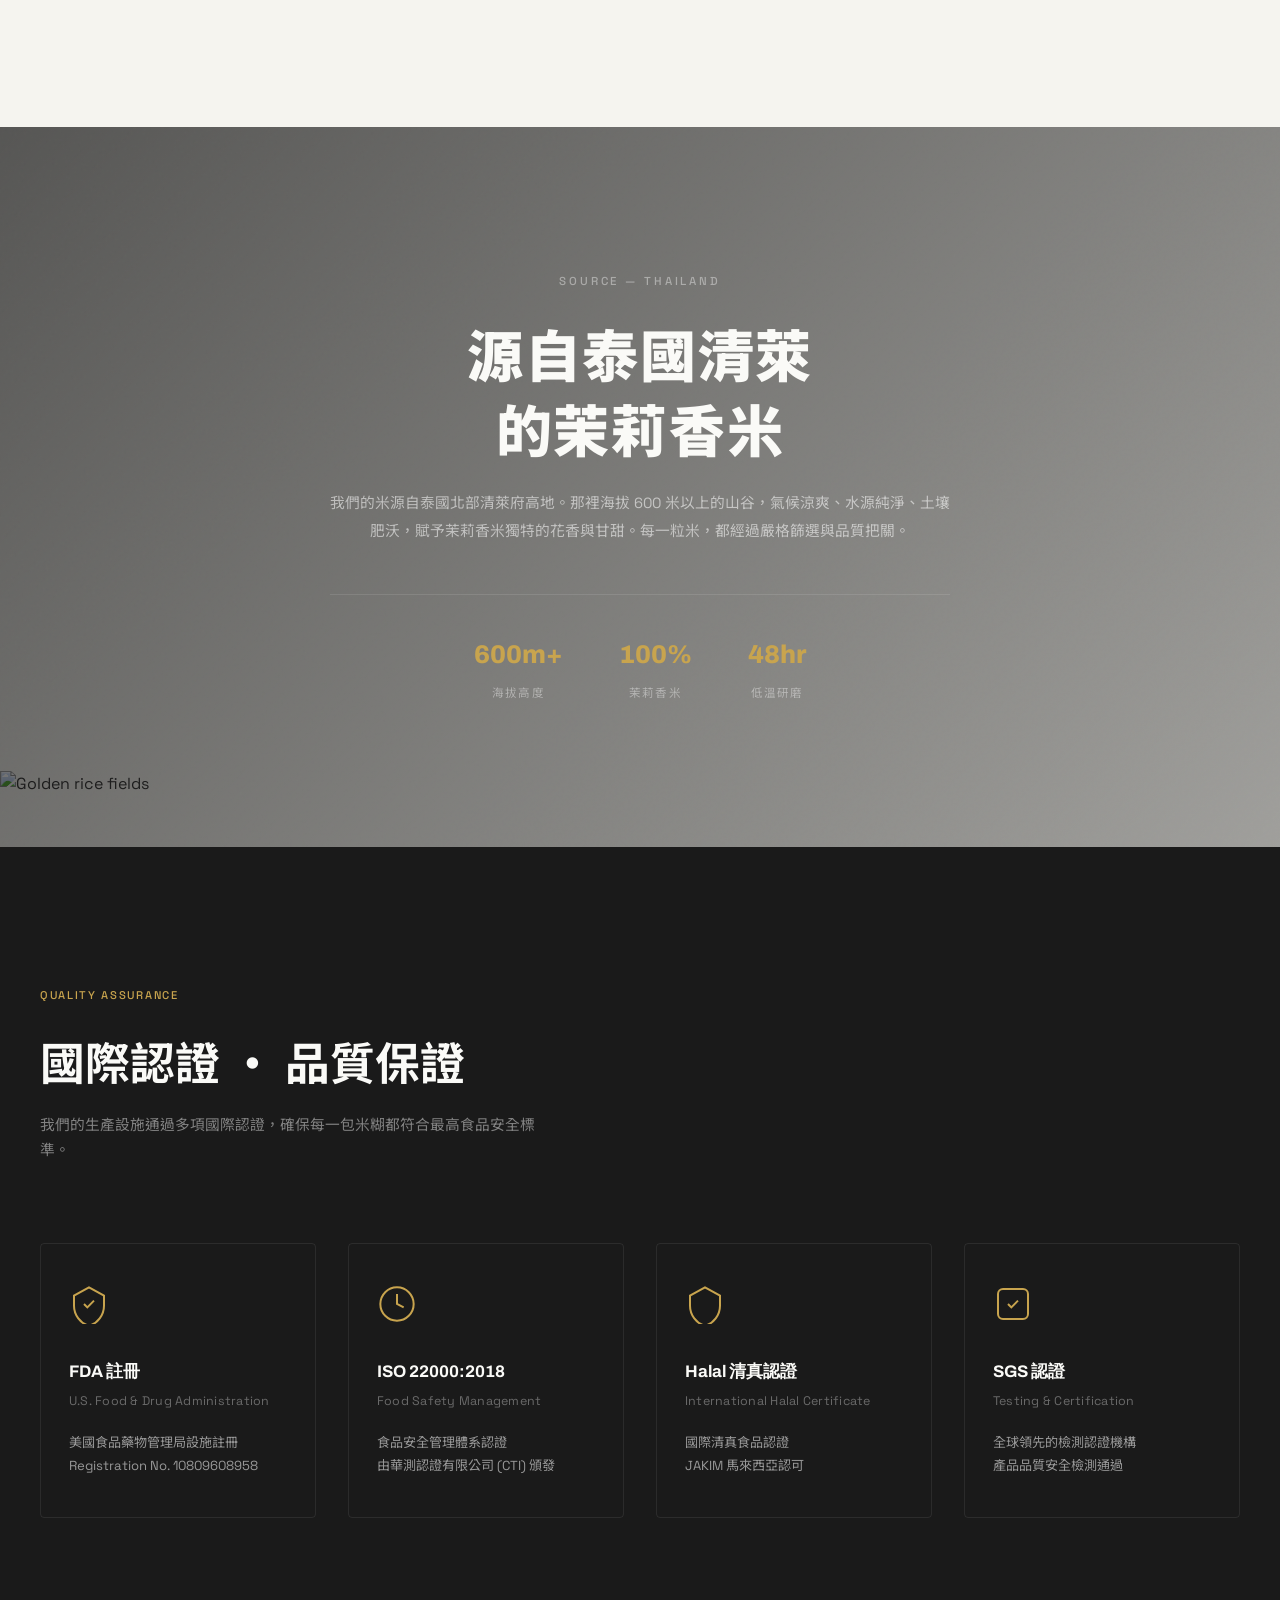
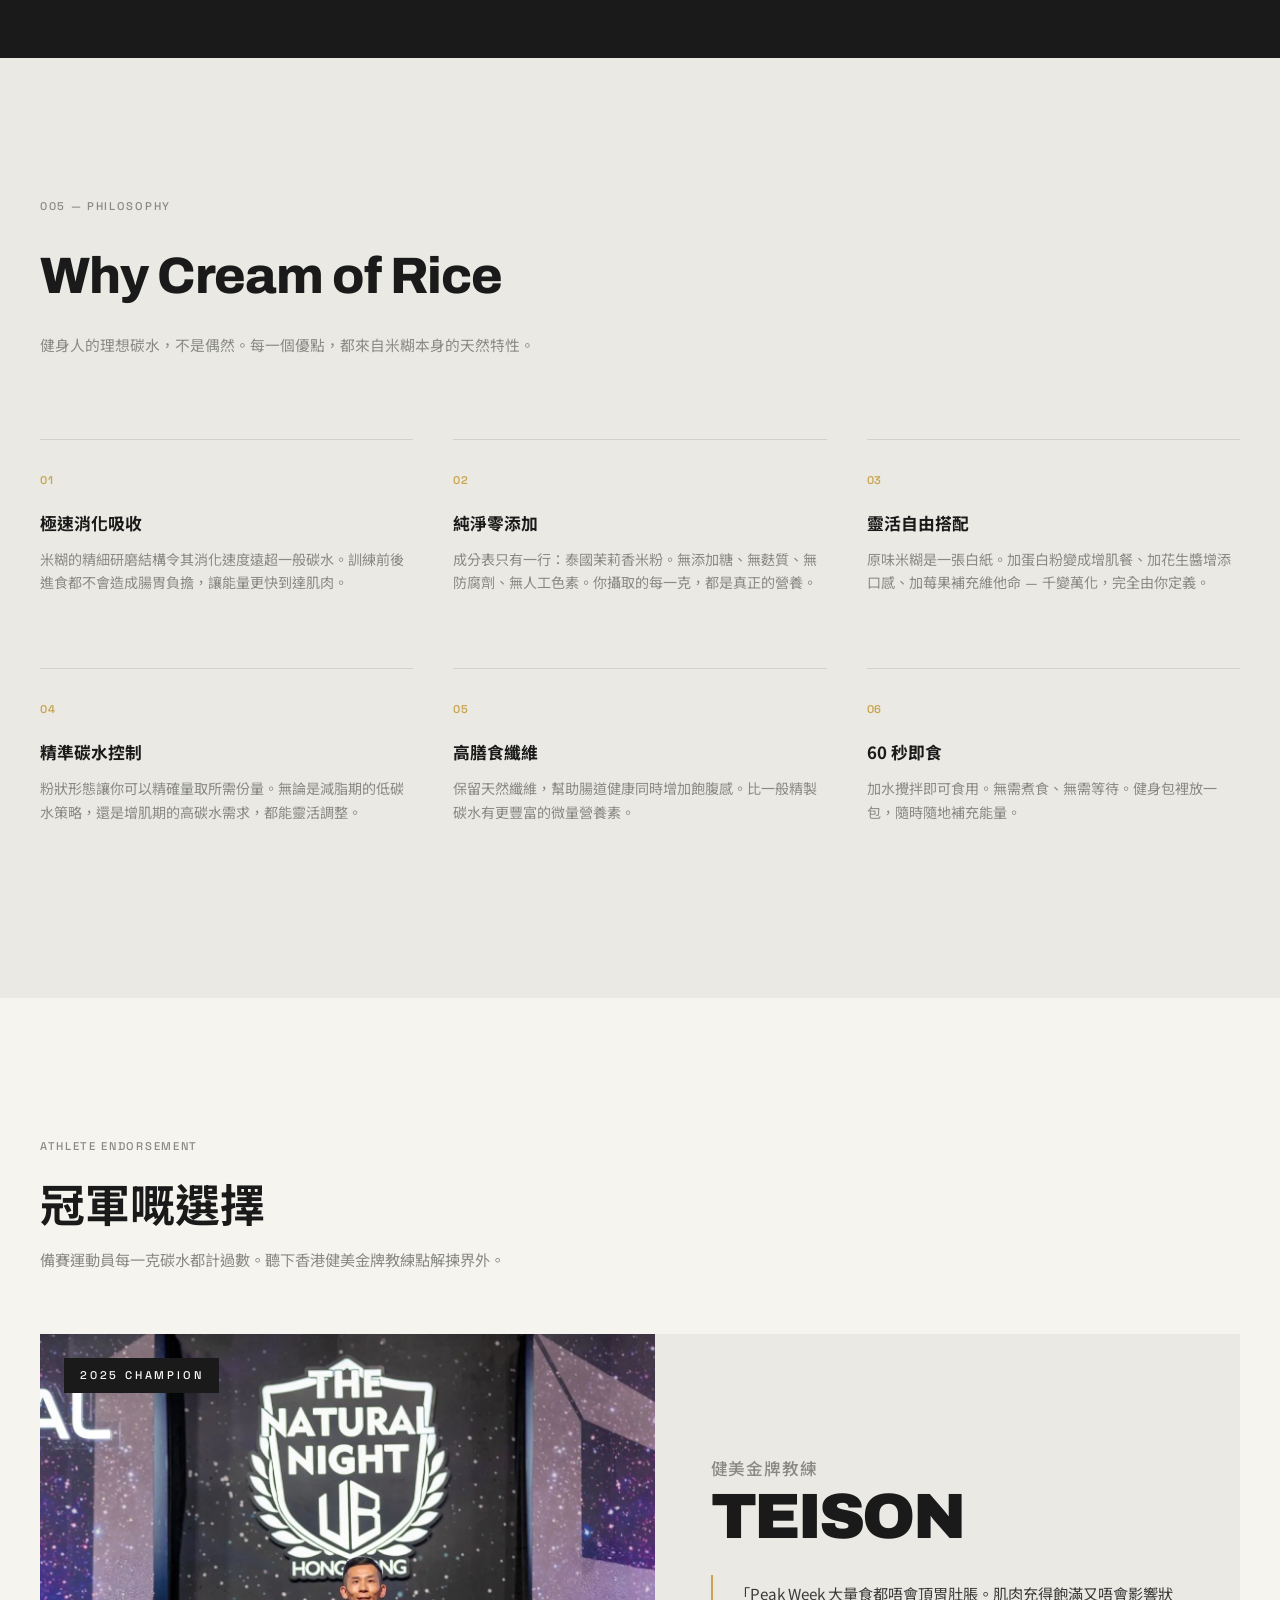
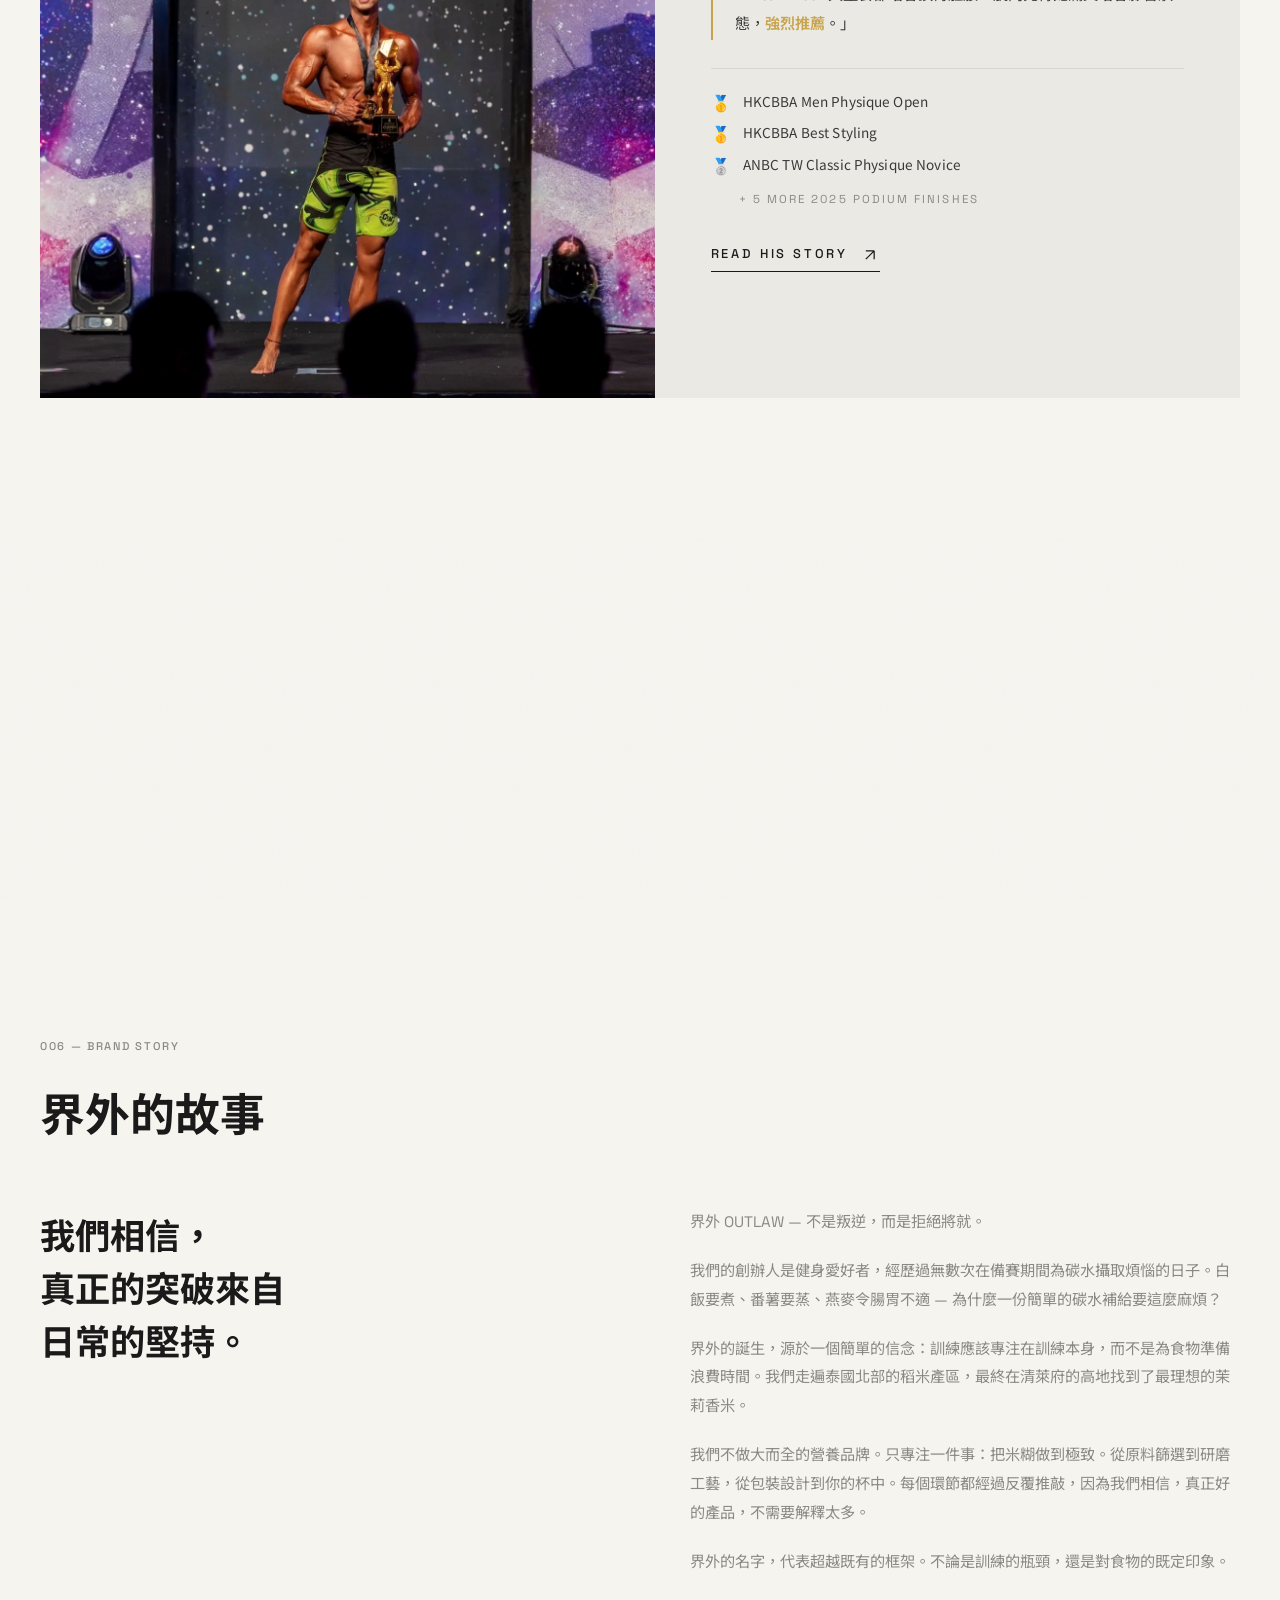
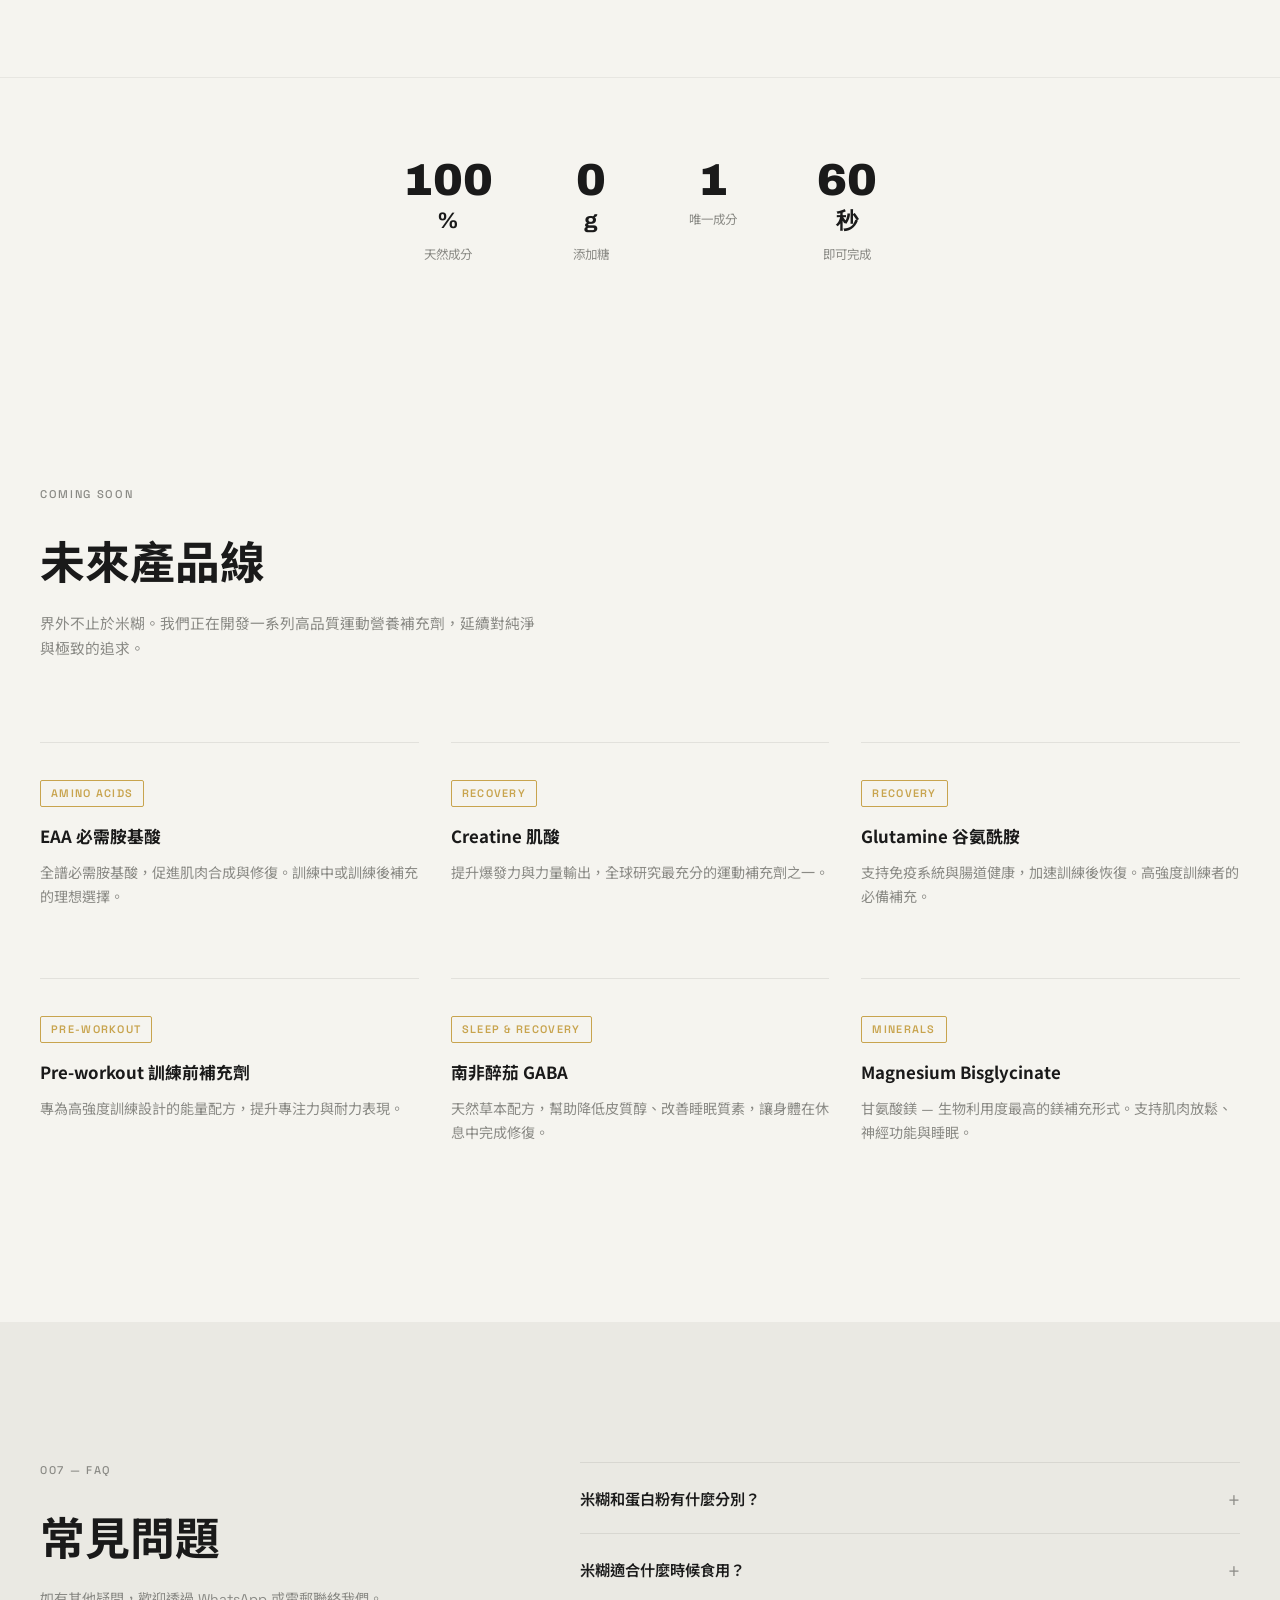
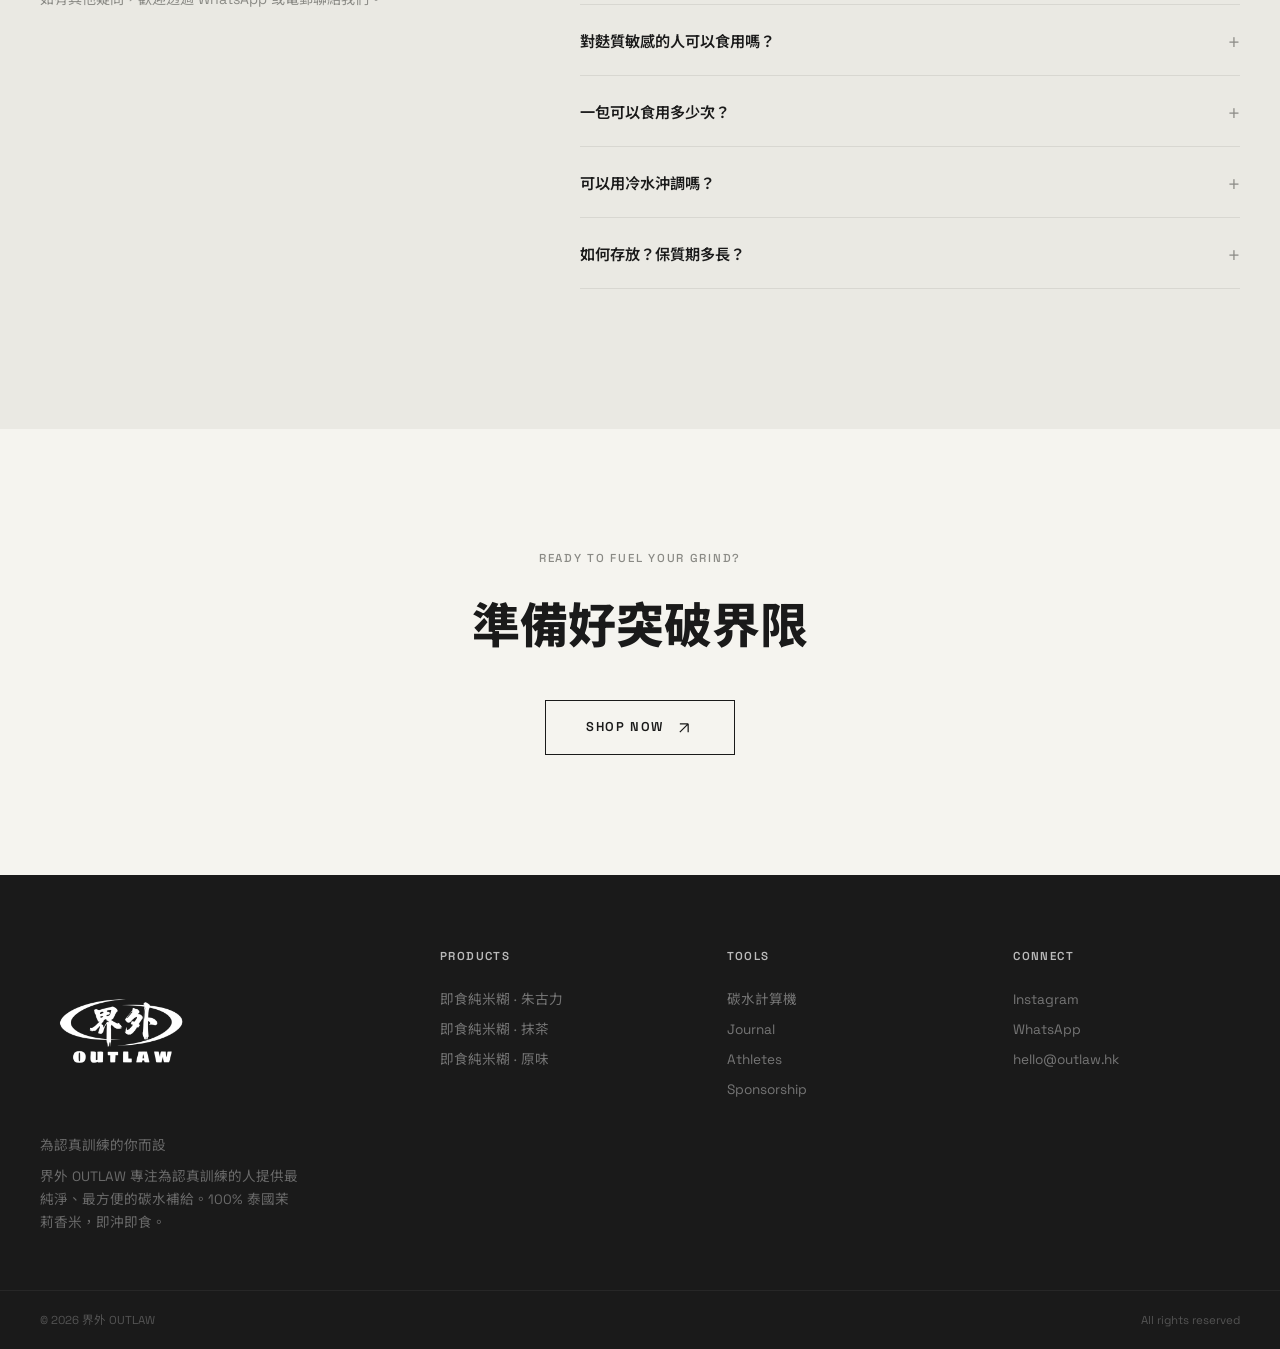
==== commit 8447324b: "Add Calculator + Journal + Sponsorship pages — 5 new pages Build out three major sections requested " ====
--- a/index.html
+++ b/index.html
@@ -4,7 +4,7 @@
   <meta charset="UTF-8">
   <meta name="viewport" content="width=device-width, initial-scale=1.0">
   <title>界外 OUTLAW — Instant Cream of Rice</title>
-  <link rel="stylesheet" href="styles.css?v=20260428a">
+  <link rel="stylesheet" href="styles.css?v=20260428c">
   <link rel="preconnect" href="https://fonts.googleapis.com">
   <link rel="preconnect" href="https://fonts.gstatic.com" crossorigin>
   <link rel="preconnect" href="https://images.unsplash.com" crossorigin>
@@ -34,10 +34,9 @@
       </a>
       <ul class="nav-links">
         <li><a href="#products">Products</a></li>
-        <li><a href="#ritual">Ritual</a></li>
-        <li><a href="#philosophy">Philosophy</a></li>
+        <li><a href="calculator.html">Calculator</a></li>
         <li><a href="teison.html">Athletes</a></li>
-        <li><a href="#about">About</a></li>
+        <li><a href="blog.html">Journal</a></li>
         <li><a href="#faq">FAQ</a></li>
       </ul>
       <div class="nav-right">
@@ -55,11 +54,10 @@
     <div class="mobile-nav">
       <ul>
         <li><a href="#products" data-num="01">Products</a></li>
-        <li><a href="#ritual" data-num="02">Ritual</a></li>
-        <li><a href="#philosophy" data-num="03">Philosophy</a></li>
-        <li><a href="teison.html" data-num="04">Athletes</a></li>
-        <li><a href="#about" data-num="05">About</a></li>
-        <li><a href="#faq" data-num="06">FAQ</a></li>
+        <li><a href="calculator.html" data-num="02">Calculator</a></li>
+        <li><a href="teison.html" data-num="03">Athletes</a></li>
+        <li><a href="blog.html" data-num="04">Journal</a></li>
+        <li><a href="#faq" data-num="05">FAQ</a></li>
       </ul>
       <div class="mobile-footer">
         <a href="#">Instagram</a>
@@ -790,11 +788,11 @@
             <a href="#">即食純米糊 · 原味</a>
           </div>
           <div class="footer-col">
-            <h5>Brand</h5>
-            <a href="#about">About</a>
-            <a href="#philosophy">Philosophy</a>
-            <a href="#ritual">Ritual</a>
-            <a href="#faq">FAQ</a>
+            <h5>Tools</h5>
+            <a href="calculator.html">碳水計算機</a>
+            <a href="blog.html">Journal</a>
+            <a href="teison.html">Athletes</a>
+            <a href="sponsorship.html">Sponsorship</a>
           </div>
           <div class="footer-col">
             <h5>Connect</h5>
@@ -813,6 +811,6 @@
     </div>
   </footer>
 
-  <script src="script.js?v=20260428b" defer></script>
+  <script src="script.js?v=20260428c" defer></script>
 </body>
 </html>
--- a/styles.css
+++ b/styles.css
@@ -2695,3 +2695,1303 @@
   }
 }
 
+
+/* ========== SHARED PAGE HERO (calculator / blog / sponsorship) ========== */
+.page-hero {
+  padding: 200px 0 120px;
+  background: var(--bg);
+  position: relative;
+  overflow: hidden;
+}
+
+.page-hero-dark {
+  background: var(--bg-dark);
+  color: var(--white);
+}
+
+.page-hero-grain {
+  position: absolute;
+  inset: 0;
+  background-image: url("data:image/svg+xml,%3Csvg viewBox='0 0 256 256' xmlns='http://www.w3.org/2000/svg'%3E%3Cfilter id='noise'%3E%3CfeTurbulence type='fractalNoise' baseFrequency='0.9' numOctaves='4' stitchTiles='stitch'/%3E%3C/filter%3E%3Crect width='100%25' height='100%25' filter='url(%23noise)' opacity='0.05'/%3E%3C/svg%3E");
+  pointer-events: none;
+  opacity: 0.5;
+}
+
+.page-hero > .section-container {
+  position: relative;
+  z-index: 1;
+}
+
+.page-hero-title {
+  font-family: 'Noto Sans TC', sans-serif;
+  font-size: clamp(2.4rem, 5vw, 4.5rem);
+  font-weight: 700;
+  color: var(--heading);
+  letter-spacing: -0.02em;
+  line-height: 1.05;
+  margin: 22px 0 28px;
+  max-width: 900px;
+}
+
+.page-hero-title-light {
+  color: var(--white);
+}
+
+.page-hero-subtitle {
+  font-family: 'Noto Sans TC', sans-serif;
+  font-size: clamp(0.95rem, 1.2vw, 1.05rem);
+  font-weight: 300;
+  line-height: 1.75;
+  color: var(--text-muted);
+  max-width: 640px;
+}
+
+.page-hero-subtitle-light {
+  color: rgba(255,255,255,0.6);
+}
+
+.tag-light {
+  color: rgba(255,255,255,0.6);
+}
+
+/* ========== CARB CALCULATOR ========== */
+.calc {
+  padding: 120px 0;
+  background: var(--surface);
+}
+
+.calc-layout {
+  display: grid;
+  grid-template-columns: 1fr 1fr;
+  gap: 80px;
+  align-items: start;
+}
+
+.calc-inputs {
+  display: flex;
+  flex-direction: column;
+  gap: 56px;
+}
+
+.calc-field {
+  display: flex;
+  flex-direction: column;
+  gap: 22px;
+}
+
+.calc-label {
+  display: flex;
+  align-items: baseline;
+  gap: 16px;
+  border-bottom: 1px solid rgba(0,0,0,0.1);
+  padding-bottom: 14px;
+}
+
+.calc-label-num {
+  font-family: 'Archivo', sans-serif;
+  font-size: 0.78rem;
+  font-weight: 600;
+  letter-spacing: 0.2em;
+  color: var(--accent);
+}
+
+.calc-label-text {
+  font-family: 'Noto Sans TC', sans-serif;
+  font-size: 1.05rem;
+  font-weight: 600;
+  color: var(--heading);
+  letter-spacing: -0.005em;
+}
+
+.calc-weight-row {
+  display: flex;
+  align-items: center;
+  gap: 24px;
+}
+
+.calc-slider {
+  flex: 1;
+  -webkit-appearance: none;
+  appearance: none;
+  height: 4px;
+  background: rgba(0,0,0,0.12);
+  border-radius: 2px;
+  outline: none;
+  cursor: pointer;
+}
+
+.calc-slider::-webkit-slider-thumb {
+  -webkit-appearance: none;
+  appearance: none;
+  width: 22px;
+  height: 22px;
+  border-radius: 50%;
+  background: var(--accent);
+  cursor: pointer;
+  border: 3px solid var(--white);
+  box-shadow: 0 2px 8px rgba(0,0,0,0.2);
+  transition: transform 0.2s var(--ease-out);
+}
+
+.calc-slider::-webkit-slider-thumb:hover { transform: scale(1.15); }
+.calc-slider::-moz-range-thumb {
+  width: 22px;
+  height: 22px;
+  border-radius: 50%;
+  background: var(--accent);
+  cursor: pointer;
+  border: 3px solid var(--white);
+  box-shadow: 0 2px 8px rgba(0,0,0,0.2);
+}
+
+.calc-weight-output {
+  min-width: 100px;
+  display: flex;
+  align-items: baseline;
+  gap: 6px;
+  font-family: 'Archivo', sans-serif;
+  font-size: 1.8rem;
+  font-weight: 800;
+  color: var(--heading);
+  letter-spacing: -0.02em;
+}
+
+.calc-unit {
+  font-family: 'Space Grotesk', sans-serif;
+  font-size: 0.72rem;
+  font-weight: 500;
+  letter-spacing: 0.18em;
+  text-transform: uppercase;
+  color: var(--text-muted);
+}
+
+.calc-options {
+  display: grid;
+  grid-template-columns: 1fr 1fr;
+  gap: 12px;
+}
+
+.calc-option {
+  display: flex;
+  flex-direction: column;
+  align-items: flex-start;
+  gap: 6px;
+  padding: 18px 18px;
+  border: 1px solid rgba(0,0,0,0.12);
+  background: var(--white);
+  cursor: pointer;
+  transition: border-color 0.3s var(--ease-out), background 0.3s var(--ease-out);
+  text-align: left;
+  font: inherit;
+}
+
+.calc-option:hover {
+  border-color: rgba(200, 164, 78, 0.5);
+}
+
+.calc-option.active {
+  border-color: var(--accent);
+  background: var(--accent);
+}
+
+.calc-option-label {
+  font-family: 'Archivo', sans-serif;
+  font-size: 1.05rem;
+  font-weight: 700;
+  color: var(--heading);
+  letter-spacing: -0.01em;
+}
+
+.calc-option.active .calc-option-label { color: var(--white); }
+
+.calc-option-zh {
+  font-family: 'Noto Sans TC', sans-serif;
+  font-size: 0.85rem;
+  font-weight: 500;
+  color: var(--text);
+}
+
+.calc-option.active .calc-option-zh { color: rgba(255,255,255,0.85); }
+
+.calc-option-rate {
+  font-family: 'Space Grotesk', sans-serif;
+  font-size: 0.7rem;
+  letter-spacing: 0.12em;
+  color: var(--text-muted);
+  margin-top: 4px;
+}
+
+.calc-option.active .calc-option-rate { color: rgba(255,255,255,0.7); }
+
+/* RESULTS */
+.calc-results {
+  background: var(--white);
+  padding: 56px 48px;
+  display: flex;
+  flex-direction: column;
+  gap: 36px;
+  position: sticky;
+  top: 100px;
+}
+
+.calc-result-main {
+  border-bottom: 1px solid rgba(0,0,0,0.08);
+  padding-bottom: 32px;
+}
+
+.calc-result-tag {
+  font-family: 'Space Grotesk', sans-serif;
+  font-size: 0.72rem;
+  letter-spacing: 0.25em;
+  text-transform: uppercase;
+  color: var(--text-muted);
+  margin: 0 0 14px;
+}
+
+.calc-result-figure {
+  display: flex;
+  align-items: baseline;
+  gap: 10px;
+}
+
+.calc-result-figure span:first-child {
+  font-family: 'Archivo', sans-serif;
+  font-size: clamp(4rem, 8vw, 6rem);
+  font-weight: 900;
+  color: var(--heading);
+  letter-spacing: -0.04em;
+  line-height: 0.95;
+}
+
+.calc-result-unit {
+  font-family: 'Archivo', sans-serif;
+  font-size: 1.6rem;
+  font-weight: 600;
+  color: var(--accent);
+  letter-spacing: -0.02em;
+}
+
+.calc-result-note {
+  font-family: 'Noto Sans TC', sans-serif;
+  font-size: 0.85rem;
+  color: var(--text-muted);
+  margin: 14px 0 0;
+}
+
+.calc-result-grid {
+  display: grid;
+  grid-template-columns: 1fr 1fr;
+  gap: 28px 32px;
+}
+
+.calc-stat {
+  display: flex;
+  flex-direction: column;
+  gap: 6px;
+}
+
+.calc-stat-num {
+  font-family: 'Archivo', sans-serif;
+  font-size: 1.5rem;
+  font-weight: 700;
+  color: var(--heading);
+  letter-spacing: -0.02em;
+}
+
+.calc-stat-label {
+  font-family: 'Noto Sans TC', sans-serif;
+  font-size: 0.78rem;
+  line-height: 1.5;
+  color: var(--text-muted);
+}
+
+.calc-stat-label em {
+  font-style: normal;
+  font-family: 'Space Grotesk', sans-serif;
+  font-size: 0.7rem;
+  letter-spacing: 0.1em;
+  color: var(--text);
+  display: block;
+  margin-top: 2px;
+}
+
+.calc-result-tip {
+  background: var(--bg);
+  padding: 22px 24px;
+  border-left: 3px solid var(--accent);
+}
+
+.calc-tip-label {
+  font-family: 'Space Grotesk', sans-serif;
+  font-size: 0.7rem;
+  letter-spacing: 0.22em;
+  text-transform: uppercase;
+  color: var(--accent);
+  font-weight: 600;
+  display: block;
+  margin-bottom: 10px;
+}
+
+.calc-result-tip p {
+  font-family: 'Noto Sans TC', sans-serif;
+  font-size: 0.88rem;
+  line-height: 1.7;
+  color: var(--text);
+  margin: 0;
+}
+
+.calc-disclaimer {
+  margin-top: 60px;
+  font-family: 'Noto Sans TC', sans-serif;
+  font-size: 0.75rem;
+  line-height: 1.7;
+  color: var(--text-muted);
+  max-width: 760px;
+}
+
+/* METHODOLOGY */
+.calc-method {
+  padding: 120px 0;
+  background: var(--bg);
+}
+
+.calc-method-layout {
+  display: grid;
+  grid-template-columns: 380px 1fr;
+  gap: 100px;
+}
+
+.calc-method-title {
+  font-family: 'Noto Sans TC', sans-serif;
+  font-size: clamp(1.8rem, 3.5vw, 2.6rem);
+  font-weight: 700;
+  color: var(--heading);
+  margin: 18px 0 14px;
+  line-height: 1.2;
+}
+
+.calc-method-desc {
+  font-size: 0.92rem;
+  line-height: 1.7;
+  color: var(--text-muted);
+  max-width: 320px;
+}
+
+.calc-method-row {
+  display: grid;
+  grid-template-columns: 140px 1fr;
+  gap: 32px;
+  align-items: start;
+  padding: 28px 0;
+  border-bottom: 1px solid rgba(0,0,0,0.08);
+}
+
+.calc-method-row:last-child { border-bottom: none; }
+
+.method-rate {
+  font-family: 'Archivo', sans-serif;
+  font-size: 1.05rem;
+  font-weight: 700;
+  color: var(--accent);
+  letter-spacing: -0.01em;
+}
+
+.method-info h4 {
+  font-family: 'Noto Sans TC', sans-serif;
+  font-size: 1rem;
+  font-weight: 600;
+  color: var(--heading);
+  margin: 0 0 6px;
+}
+
+.method-info p {
+  font-size: 0.88rem;
+  line-height: 1.7;
+  color: var(--text);
+  margin: 0;
+}
+
+@media (max-width: 1024px) {
+  .calc-layout { grid-template-columns: 1fr; gap: 56px; }
+  .calc-results { position: static; }
+  .calc-method-layout { grid-template-columns: 1fr; gap: 48px; }
+}
+
+@media (max-width: 768px) {
+  .page-hero { padding: 140px 0 80px; }
+  .calc { padding: 80px 0; }
+  .calc-results { padding: 40px 24px; }
+  .calc-result-grid { grid-template-columns: 1fr; gap: 24px; }
+  .calc-options { grid-template-columns: 1fr; }
+  .calc-method { padding: 80px 0; }
+  .calc-method-row { grid-template-columns: 1fr; gap: 8px; padding: 22px 0; }
+}
+
+/* ========== BLOG ========== */
+.blog-grid-section {
+  padding: 80px 0 120px;
+  background: var(--bg);
+}
+
+.blog-grid {
+  display: grid;
+  grid-template-columns: 1fr 1fr;
+  gap: 56px 40px;
+}
+
+.blog-card-feature {
+  grid-column: 1 / -1;
+  grid-template-columns: 1.2fr 1fr;
+  gap: 56px;
+}
+
+.blog-card {
+  display: grid;
+  grid-template-columns: 1fr;
+  gap: 24px;
+  text-decoration: none;
+  color: inherit;
+  background: var(--white);
+  transition: transform 0.5s var(--ease-out);
+}
+
+.blog-card:hover { transform: translateY(-4px); }
+
+.blog-card-soon {
+  opacity: 0.55;
+  cursor: default;
+}
+
+.blog-card-img {
+  position: relative;
+  overflow: hidden;
+  aspect-ratio: 16 / 10;
+  background: var(--surface);
+}
+
+.blog-card-feature .blog-card-img { aspect-ratio: 4 / 3; }
+
+.blog-card-img img {
+  width: 100%;
+  height: 100%;
+  object-fit: cover;
+  filter: contrast(1.05) saturate(0.92);
+  transition: transform 1.4s var(--ease-out);
+}
+
+.blog-card:hover:not(.blog-card-soon) .blog-card-img img { transform: scale(1.05); }
+
+.blog-card-body {
+  padding: 0 28px 28px;
+  display: flex;
+  flex-direction: column;
+  gap: 14px;
+}
+
+.blog-card-feature .blog-card-body { padding: 24px 32px 24px 0; justify-content: center; }
+
+.blog-card-tag {
+  font-family: 'Space Grotesk', sans-serif;
+  font-size: 0.7rem;
+  font-weight: 500;
+  letter-spacing: 0.25em;
+  text-transform: uppercase;
+  color: var(--accent);
+}
+
+.blog-card-title {
+  font-family: 'Noto Sans TC', sans-serif;
+  font-size: clamp(1.15rem, 2vw, 1.55rem);
+  font-weight: 700;
+  color: var(--heading);
+  line-height: 1.3;
+  margin: 0;
+  letter-spacing: -0.01em;
+}
+
+.blog-card-feature .blog-card-title { font-size: clamp(1.6rem, 2.8vw, 2.2rem); }
+
+.blog-card-excerpt {
+  font-family: 'Noto Sans TC', sans-serif;
+  font-size: 0.9rem;
+  line-height: 1.7;
+  color: var(--text);
+  margin: 0;
+}
+
+.blog-card-meta {
+  display: flex;
+  gap: 16px;
+  margin-top: 6px;
+  font-family: 'Space Grotesk', sans-serif;
+  font-size: 0.72rem;
+  letter-spacing: 0.18em;
+  text-transform: uppercase;
+  color: var(--text-muted);
+}
+
+.blog-card-readtime {
+  position: relative;
+  padding-left: 18px;
+}
+
+.blog-card-readtime::before {
+  content: "·";
+  position: absolute;
+  left: 6px;
+}
+
+@media (max-width: 1024px) {
+  .blog-grid { grid-template-columns: 1fr; gap: 48px; }
+  .blog-card-feature { grid-column: auto; grid-template-columns: 1fr; gap: 24px; }
+  .blog-card-feature .blog-card-body { padding: 0 24px 24px; }
+}
+
+/* ========== ARTICLE ========== */
+.article-hero {
+  position: relative;
+  height: 75vh;
+  min-height: 520px;
+  overflow: hidden;
+  background: var(--bg-dark);
+}
+
+.article-hero-img {
+  position: absolute;
+  inset: 0;
+  width: 100%;
+  height: 115%;
+  top: -7.5%;
+}
+
+.article-hero-img img {
+  width: 100%;
+  height: 100%;
+  object-fit: cover;
+  filter: contrast(1.05) saturate(0.92);
+}
+
+.article-hero-overlay {
+  position: absolute;
+  inset: 0;
+  background: linear-gradient(to bottom, rgba(0,0,0,0.5), rgba(0,0,0,0.3) 50%, rgba(0,0,0,0.85));
+  pointer-events: none;
+}
+
+.article-hero-grain {
+  position: absolute;
+  inset: 0;
+  background-image: url("data:image/svg+xml,%3Csvg viewBox='0 0 256 256' xmlns='http://www.w3.org/2000/svg'%3E%3Cfilter id='noise'%3E%3CfeTurbulence type='fractalNoise' baseFrequency='0.9' numOctaves='4' stitchTiles='stitch'/%3E%3C/filter%3E%3Crect width='100%25' height='100%25' filter='url(%23noise)' opacity='0.05'/%3E%3C/svg%3E");
+  pointer-events: none;
+  opacity: 0.5;
+}
+
+.article-hero-content {
+  position: absolute;
+  bottom: 0;
+  left: 0;
+  right: 0;
+  padding: 0 0 80px;
+  z-index: 2;
+  color: var(--white);
+}
+
+.article-tag {
+  font-family: 'Space Grotesk', sans-serif;
+  font-size: 0.78rem;
+  font-weight: 500;
+  letter-spacing: 0.3em;
+  text-transform: uppercase;
+  color: rgba(255,255,255,0.7);
+  margin: 0 0 28px;
+}
+
+.article-title {
+  font-family: 'Noto Sans TC', sans-serif;
+  font-size: clamp(2.2rem, 5vw, 4.5rem);
+  font-weight: 700;
+  color: var(--white);
+  line-height: 1.1;
+  letter-spacing: -0.02em;
+  margin: 0 0 24px;
+  max-width: 900px;
+}
+
+.article-meta {
+  font-family: 'Space Grotesk', sans-serif;
+  font-size: 0.78rem;
+  letter-spacing: 0.18em;
+  text-transform: uppercase;
+  color: rgba(255,255,255,0.6);
+  margin: 0;
+}
+
+.article-body {
+  padding: 100px 0 120px;
+  background: var(--bg);
+}
+
+.article-container {
+  max-width: 760px;
+  margin: 0 auto;
+  padding: 0 32px;
+}
+
+.article-container > * {
+  opacity: 0;
+  transform: translateY(20px);
+  transition: opacity 0.9s var(--ease-out), transform 0.9s var(--ease-out);
+}
+
+.article-container > *.revealed,
+.article-container > *[data-reveal].revealed {
+  opacity: 1;
+  transform: translateY(0);
+}
+
+.article-container > *:not([data-reveal]) {
+  opacity: 1;
+  transform: translateY(0);
+}
+
+.article-lede {
+  font-family: 'Noto Sans TC', sans-serif;
+  font-size: clamp(1.05rem, 1.4vw, 1.25rem);
+  font-weight: 400;
+  line-height: 1.75;
+  color: var(--heading);
+  margin: 0 0 56px;
+  padding-bottom: 32px;
+  border-bottom: 1px solid rgba(0,0,0,0.1);
+  letter-spacing: -0.005em;
+}
+
+.article-container h2 {
+  font-family: 'Noto Sans TC', sans-serif;
+  font-size: clamp(1.5rem, 2.4vw, 1.95rem);
+  font-weight: 700;
+  color: var(--heading);
+  letter-spacing: -0.015em;
+  line-height: 1.3;
+  margin: 64px 0 24px;
+}
+
+.article-container h3 {
+  font-family: 'Noto Sans TC', sans-serif;
+  font-size: clamp(1.15rem, 1.8vw, 1.4rem);
+  font-weight: 600;
+  color: var(--heading);
+  line-height: 1.35;
+  margin: 40px 0 16px;
+}
+
+.article-container p {
+  font-family: 'Noto Sans TC', sans-serif;
+  font-size: 1rem;
+  line-height: 1.85;
+  color: var(--text);
+  margin: 0 0 22px;
+}
+
+.article-container strong {
+  color: var(--heading);
+  font-weight: 600;
+}
+
+.article-list {
+  margin: 0 0 28px;
+  padding-left: 24px;
+  list-style: none;
+}
+
+.article-list li {
+  font-family: 'Noto Sans TC', sans-serif;
+  font-size: 1rem;
+  line-height: 1.85;
+  color: var(--text);
+  position: relative;
+  padding-left: 18px;
+  margin-bottom: 8px;
+}
+
+.article-list li::before {
+  content: "—";
+  position: absolute;
+  left: 0;
+  color: var(--accent);
+  font-weight: 600;
+}
+
+.article-quote {
+  font-family: 'Noto Sans TC', sans-serif;
+  font-size: clamp(1.05rem, 1.7vw, 1.4rem);
+  font-weight: 400;
+  line-height: 1.6;
+  color: var(--heading);
+  margin: 56px 0;
+  padding: 0 0 0 32px;
+  border-left: 3px solid var(--accent);
+  letter-spacing: -0.005em;
+}
+
+.article-quote em {
+  font-style: normal;
+  display: block;
+  margin-top: 18px;
+  font-family: 'Space Grotesk', sans-serif;
+  font-size: 0.78rem;
+  letter-spacing: 0.18em;
+  text-transform: uppercase;
+  color: var(--text-muted);
+}
+
+.article-table {
+  margin: 32px 0 40px;
+  border-top: 1px solid rgba(0,0,0,0.1);
+}
+
+.article-table-row {
+  display: grid;
+  grid-template-columns: 1fr auto;
+  gap: 24px;
+  padding: 18px 0;
+  border-bottom: 1px solid rgba(0,0,0,0.08);
+  font-family: 'Noto Sans TC', sans-serif;
+  font-size: 0.95rem;
+  color: var(--text);
+}
+
+.article-table-header {
+  font-family: 'Space Grotesk', sans-serif;
+  font-size: 0.72rem;
+  letter-spacing: 0.22em;
+  text-transform: uppercase;
+  color: var(--text-muted);
+  font-weight: 500;
+}
+
+.article-table-pick {
+  color: var(--accent);
+  font-weight: 700;
+}
+
+.article-cta {
+  margin: 80px 0 56px;
+  padding: 48px 40px;
+  background: var(--surface);
+  border-left: 3px solid var(--accent);
+}
+
+.article-cta-tag {
+  font-family: 'Space Grotesk', sans-serif;
+  font-size: 0.72rem;
+  letter-spacing: 0.25em;
+  text-transform: uppercase;
+  color: var(--accent);
+  font-weight: 600;
+  margin: 0 0 12px;
+}
+
+.article-cta h3 {
+  margin: 0 0 12px;
+}
+
+.article-cta p {
+  margin-bottom: 24px;
+}
+
+.article-footer {
+  margin-top: 80px;
+  padding-top: 32px;
+  border-top: 1px solid rgba(0,0,0,0.08);
+}
+
+.article-references,
+.article-disclaimer {
+  font-family: 'Noto Sans TC', sans-serif;
+  font-size: 0.78rem;
+  line-height: 1.7;
+  color: var(--text-muted);
+  margin: 0 0 18px;
+}
+
+.article-related {
+  padding: 80px 0 100px;
+  background: var(--surface);
+}
+
+.related-grid {
+  display: grid;
+  grid-template-columns: 1fr;
+  gap: 32px;
+  margin-top: 32px;
+  max-width: 600px;
+}
+
+@media (max-width: 768px) {
+  .article-hero { height: 65vh; min-height: 420px; }
+  .article-hero-content { padding: 0 0 56px; }
+  .article-body { padding: 60px 0 80px; }
+  .article-cta { padding: 32px 24px; margin: 60px -8px; }
+  .article-quote { padding-left: 22px; margin: 36px 0; }
+}
+
+/* ========== SPONSORSHIP ========== */
+.tiers {
+  padding: 140px 0;
+  background: var(--bg);
+}
+
+.tiers-header {
+  margin-bottom: 80px;
+  max-width: 720px;
+}
+
+.tiers-title {
+  font-family: 'Noto Sans TC', sans-serif;
+  font-size: clamp(2rem, 4vw, 3rem);
+  font-weight: 700;
+  color: var(--heading);
+  letter-spacing: -0.015em;
+  line-height: 1.15;
+  margin: 18px 0 22px;
+}
+
+.tiers-subtitle {
+  font-size: 0.95rem;
+  line-height: 1.7;
+  color: var(--text-muted);
+  max-width: 560px;
+}
+
+.tier-grid {
+  display: grid;
+  grid-template-columns: repeat(3, 1fr);
+  gap: 32px;
+}
+
+.tier-card {
+  background: var(--white);
+  padding: 48px 40px 44px;
+  display: flex;
+  flex-direction: column;
+  gap: 20px;
+  position: relative;
+  border-top: 3px solid transparent;
+  transition: transform 0.4s var(--ease-out), border-color 0.4s var(--ease-out);
+}
+
+.tier-card:hover {
+  transform: translateY(-6px);
+  border-top-color: var(--accent);
+}
+
+.tier-card-featured {
+  border-top-color: var(--accent);
+  background: var(--bg-dark);
+  color: var(--white);
+}
+
+.tier-card-featured .tier-title,
+.tier-card-featured .tier-num {
+  color: var(--white);
+}
+
+.tier-card-featured .tier-desc {
+  color: rgba(255,255,255,0.7);
+}
+
+.tier-card-featured .tier-perks li {
+  color: rgba(255,255,255,0.85);
+  border-bottom-color: rgba(255,255,255,0.1);
+}
+
+.tier-num {
+  font-family: 'Archivo', sans-serif;
+  font-size: 0.78rem;
+  font-weight: 600;
+  letter-spacing: 0.25em;
+  color: var(--accent);
+}
+
+.tier-badge {
+  font-family: 'Space Grotesk', sans-serif;
+  font-size: 0.65rem;
+  font-weight: 600;
+  letter-spacing: 0.2em;
+  text-transform: uppercase;
+  align-self: flex-start;
+  padding: 6px 12px;
+  background: rgba(0,0,0,0.05);
+  color: var(--text-muted);
+}
+
+.tier-card-featured .tier-badge {
+  background: var(--accent);
+  color: var(--bg-dark);
+}
+
+.tier-badge-pro {
+  background: var(--bg-dark);
+  color: var(--white);
+}
+
+.tier-title {
+  font-family: 'Noto Sans TC', sans-serif;
+  font-size: 1.5rem;
+  font-weight: 700;
+  color: var(--heading);
+  letter-spacing: -0.01em;
+  margin: 6px 0 4px;
+}
+
+.tier-desc {
+  font-family: 'Noto Sans TC', sans-serif;
+  font-size: 0.92rem;
+  line-height: 1.7;
+  color: var(--text);
+  margin: 0 0 16px;
+}
+
+.tier-perks {
+  list-style: none;
+  padding: 0;
+  margin: 0;
+  display: flex;
+  flex-direction: column;
+  gap: 10px;
+}
+
+.tier-perks li {
+  font-family: 'Noto Sans TC', sans-serif;
+  font-size: 0.88rem;
+  line-height: 1.6;
+  color: var(--text);
+  padding: 10px 0;
+  padding-left: 22px;
+  position: relative;
+  border-bottom: 1px solid rgba(0,0,0,0.05);
+}
+
+.tier-perks li::before {
+  content: "✓";
+  position: absolute;
+  left: 0;
+  color: var(--accent);
+  font-weight: 700;
+}
+
+/* CRITERIA */
+.criteria {
+  padding: 140px 0;
+  background: var(--surface);
+}
+
+.criteria-layout {
+  display: grid;
+  grid-template-columns: 380px 1fr;
+  gap: 100px;
+}
+
+.criteria-title {
+  font-family: 'Noto Sans TC', sans-serif;
+  font-size: clamp(2rem, 4vw, 2.8rem);
+  font-weight: 700;
+  color: var(--heading);
+  letter-spacing: -0.015em;
+  line-height: 1.15;
+  margin-top: 18px;
+}
+
+.criteria-item {
+  display: grid;
+  grid-template-columns: 80px 1fr;
+  grid-template-areas:
+    "num content";
+  gap: 28px;
+  padding: 32px 0;
+  border-bottom: 1px solid rgba(0,0,0,0.08);
+  align-items: start;
+}
+
+.criteria-item:last-child { border-bottom: none; }
+
+.criteria-num {
+  grid-area: num;
+  font-family: 'Archivo', sans-serif;
+  font-size: 2.2rem;
+  font-weight: 200;
+  color: var(--accent);
+  line-height: 1;
+  letter-spacing: -0.03em;
+}
+
+.criteria-item h4 {
+  font-family: 'Noto Sans TC', sans-serif;
+  font-size: 1.1rem;
+  font-weight: 600;
+  color: var(--heading);
+  margin: 0 0 10px;
+}
+
+.criteria-item p {
+  font-family: 'Noto Sans TC', sans-serif;
+  font-size: 0.92rem;
+  line-height: 1.7;
+  color: var(--text);
+  margin: 0;
+}
+
+/* APPLY */
+.apply {
+  padding: 140px 0;
+  background: var(--bg);
+}
+
+.apply-card {
+  max-width: 800px;
+  margin: 0 auto;
+  background: var(--white);
+  padding: 80px 64px;
+  text-align: left;
+}
+
+.apply-card .tag {
+  margin-bottom: 18px;
+}
+
+.apply-title {
+  font-family: 'Noto Sans TC', sans-serif;
+  font-size: clamp(1.8rem, 3.5vw, 2.6rem);
+  font-weight: 700;
+  color: var(--heading);
+  letter-spacing: -0.015em;
+  margin: 0 0 18px;
+}
+
+.apply-desc {
+  font-size: 0.95rem;
+  line-height: 1.75;
+  color: var(--text);
+  margin: 0 0 44px;
+}
+
+.apply-desc a {
+  color: var(--accent);
+  text-decoration: underline;
+  text-underline-offset: 3px;
+}
+
+.apply-steps {
+  list-style: none;
+  padding: 0;
+  margin: 0 0 48px;
+  display: flex;
+  flex-direction: column;
+  gap: 24px;
+}
+
+.apply-steps li {
+  display: grid;
+  grid-template-columns: 60px 1fr;
+  gap: 24px;
+  padding-bottom: 24px;
+  border-bottom: 1px solid rgba(0,0,0,0.08);
+}
+
+.apply-steps li:last-child { border-bottom: none; padding-bottom: 0; }
+
+.apply-step-num {
+  font-family: 'Archivo', sans-serif;
+  font-size: 0.85rem;
+  font-weight: 700;
+  letter-spacing: 0.18em;
+  color: var(--accent);
+}
+
+.apply-steps h4 {
+  font-family: 'Noto Sans TC', sans-serif;
+  font-size: 1rem;
+  font-weight: 600;
+  color: var(--heading);
+  margin: 0 0 6px;
+}
+
+.apply-steps p {
+  font-family: 'Noto Sans TC', sans-serif;
+  font-size: 0.88rem;
+  line-height: 1.7;
+  color: var(--text);
+  margin: 0;
+}
+
+.apply-note {
+  margin-top: 32px;
+  font-family: 'Noto Sans TC', sans-serif;
+  font-size: 0.78rem;
+  color: var(--text-muted);
+  font-style: italic;
+}
+
+.btn-large {
+  padding: 18px 36px;
+  font-size: 0.85rem;
+}
+
+/* ROSTER */
+.roster {
+  padding: 140px 0;
+  background: var(--surface);
+}
+
+.roster-header {
+  margin-bottom: 64px;
+  max-width: 720px;
+}
+
+.roster-title {
+  font-family: 'Noto Sans TC', sans-serif;
+  font-size: clamp(1.8rem, 3.5vw, 2.6rem);
+  font-weight: 700;
+  color: var(--heading);
+  letter-spacing: -0.015em;
+  margin: 18px 0 14px;
+}
+
+.roster-subtitle {
+  font-size: 0.95rem;
+  line-height: 1.7;
+  color: var(--text-muted);
+}
+
+.roster-grid {
+  display: grid;
+  grid-template-columns: repeat(3, 1fr);
+  gap: 32px;
+}
+
+.roster-card {
+  display: flex;
+  flex-direction: column;
+  gap: 20px;
+  text-decoration: none;
+  color: inherit;
+  background: var(--white);
+}
+
+.roster-img {
+  position: relative;
+  overflow: hidden;
+  aspect-ratio: 3 / 4;
+  background: var(--bg-dark);
+}
+
+.roster-img img {
+  width: 100%;
+  height: 100%;
+  object-fit: cover;
+  object-position: center 28%;
+  transition: transform 1.4s var(--ease-out);
+}
+
+.roster-card:hover .roster-img img { transform: scale(1.04); }
+
+.roster-img-empty {
+  background: rgba(0,0,0,0.03);
+  display: flex;
+  align-items: center;
+  justify-content: center;
+}
+
+.roster-placeholder {
+  font-family: 'Archivo', sans-serif;
+  font-size: 4rem;
+  font-weight: 200;
+  color: rgba(0,0,0,0.18);
+  letter-spacing: -0.05em;
+}
+
+.roster-info {
+  padding: 0 24px 28px;
+  display: flex;
+  flex-direction: column;
+  gap: 8px;
+}
+
+.roster-tier {
+  font-family: 'Space Grotesk', sans-serif;
+  font-size: 0.7rem;
+  letter-spacing: 0.22em;
+  text-transform: uppercase;
+  color: var(--accent);
+  font-weight: 500;
+}
+
+.roster-name {
+  font-family: 'Archivo', sans-serif;
+  font-size: 1.5rem;
+  font-weight: 800;
+  color: var(--heading);
+  letter-spacing: -0.02em;
+  margin: 0;
+}
+
+.roster-creds {
+  font-family: 'Noto Sans TC', sans-serif;
+  font-size: 0.85rem;
+  line-height: 1.6;
+  color: var(--text-muted);
+  margin: 0;
+}
+
+.roster-cta {
+  font-family: 'Space Grotesk', sans-serif;
+  font-size: 0.78rem;
+  letter-spacing: 0.18em;
+  text-transform: uppercase;
+  color: var(--heading);
+  margin-top: 8px;
+  transition: color 0.3s var(--ease-out);
+}
+
+.roster-card:hover .roster-cta { color: var(--accent); }
+
+.roster-card-empty .roster-name,
+.roster-card-empty .roster-creds {
+  color: rgba(0,0,0,0.3);
+}
+
+@media (max-width: 1024px) {
+  .tier-grid { grid-template-columns: 1fr; gap: 24px; }
+  .criteria-layout { grid-template-columns: 1fr; gap: 48px; }
+  .roster-grid { grid-template-columns: 1fr 1fr; gap: 24px; }
+}
+
+@media (max-width: 768px) {
+  .tiers, .criteria, .apply, .roster { padding: 80px 0; }
+  .apply-card { padding: 48px 28px; }
+  .apply-steps li { grid-template-columns: 1fr; gap: 6px; }
+  .roster-grid { grid-template-columns: 1fr; }
+  .criteria-item { grid-template-columns: 1fr; gap: 8px; }
+}
+
+
+.cta-actions {
+  display: flex;
+  flex-wrap: wrap;
+  gap: 16px;
+  align-items: center;
+  justify-content: center;
+}
+
+.btn-outline-secondary {
+  background: transparent;
+  border-color: rgba(0,0,0,0.2);
+  color: var(--text);
+}
+
+.btn-outline-secondary:hover {
+  border-color: var(--accent);
+  color: var(--accent);
+}
+
